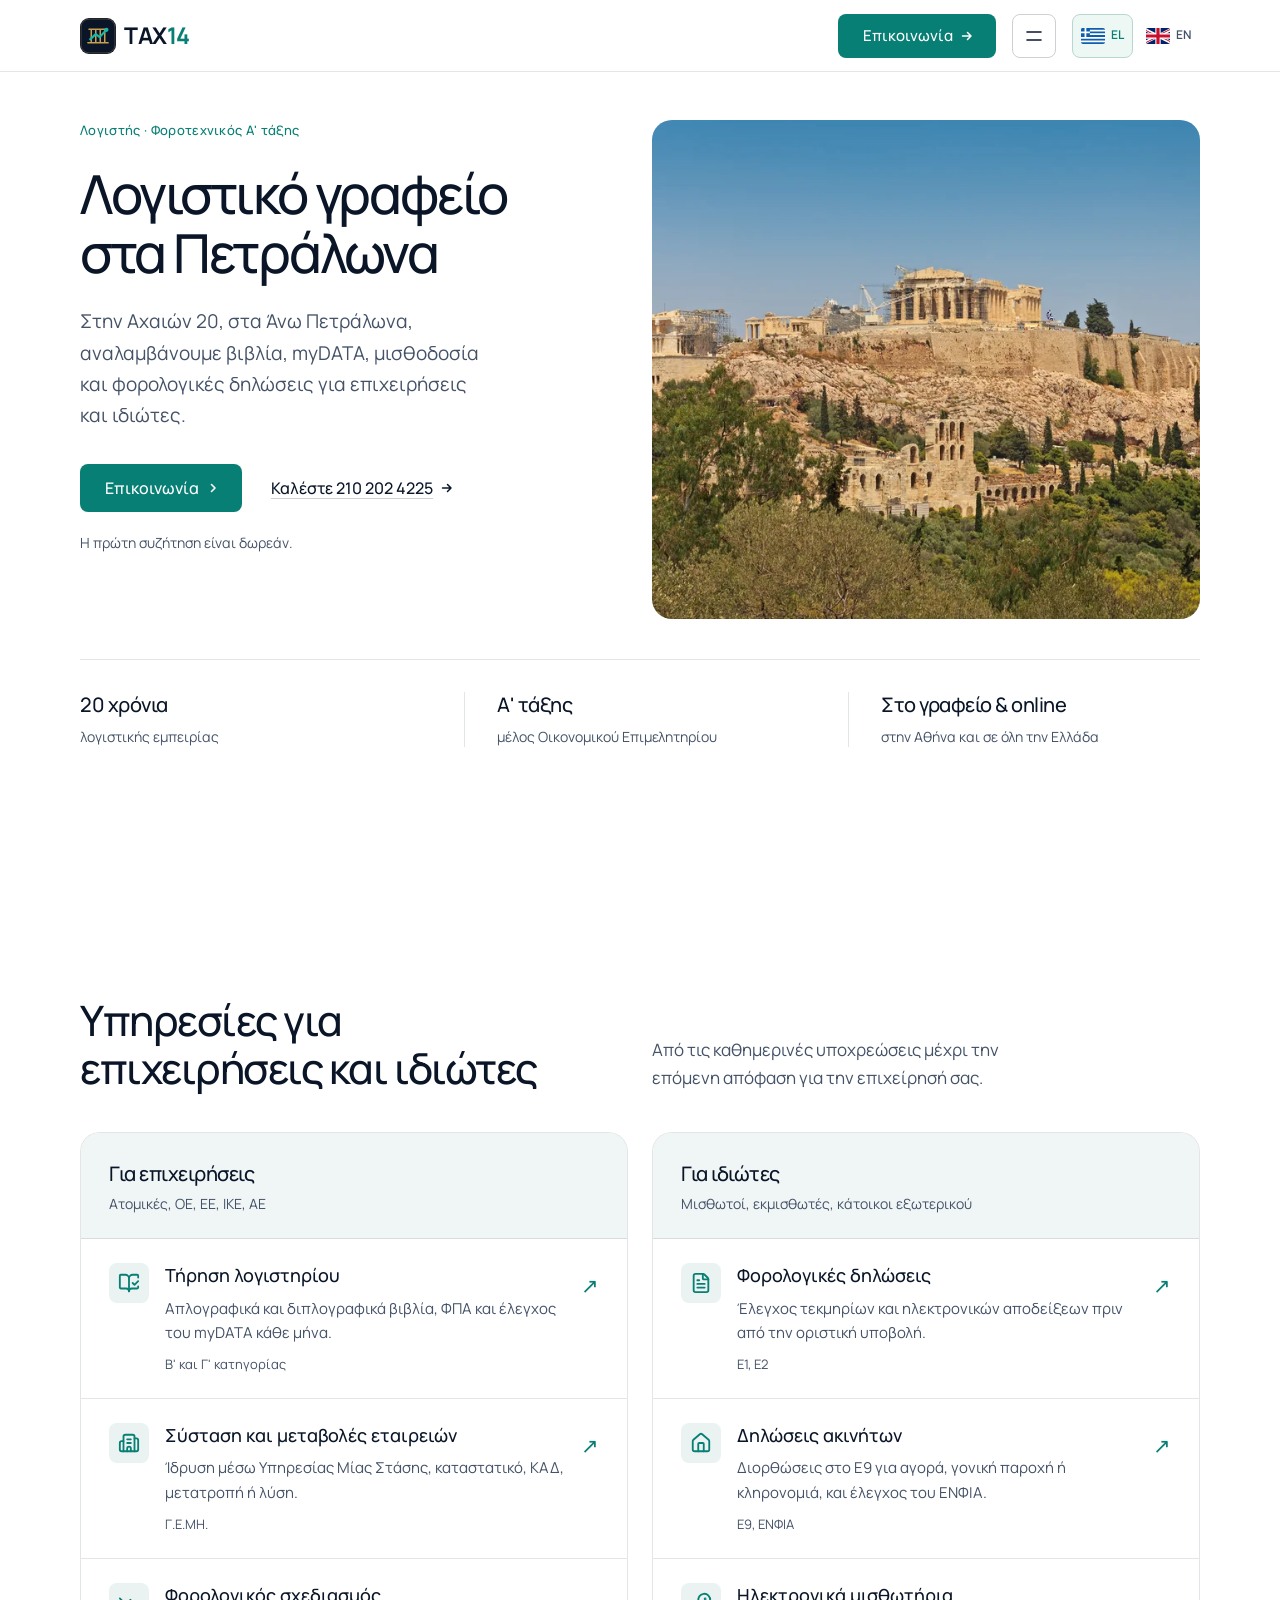
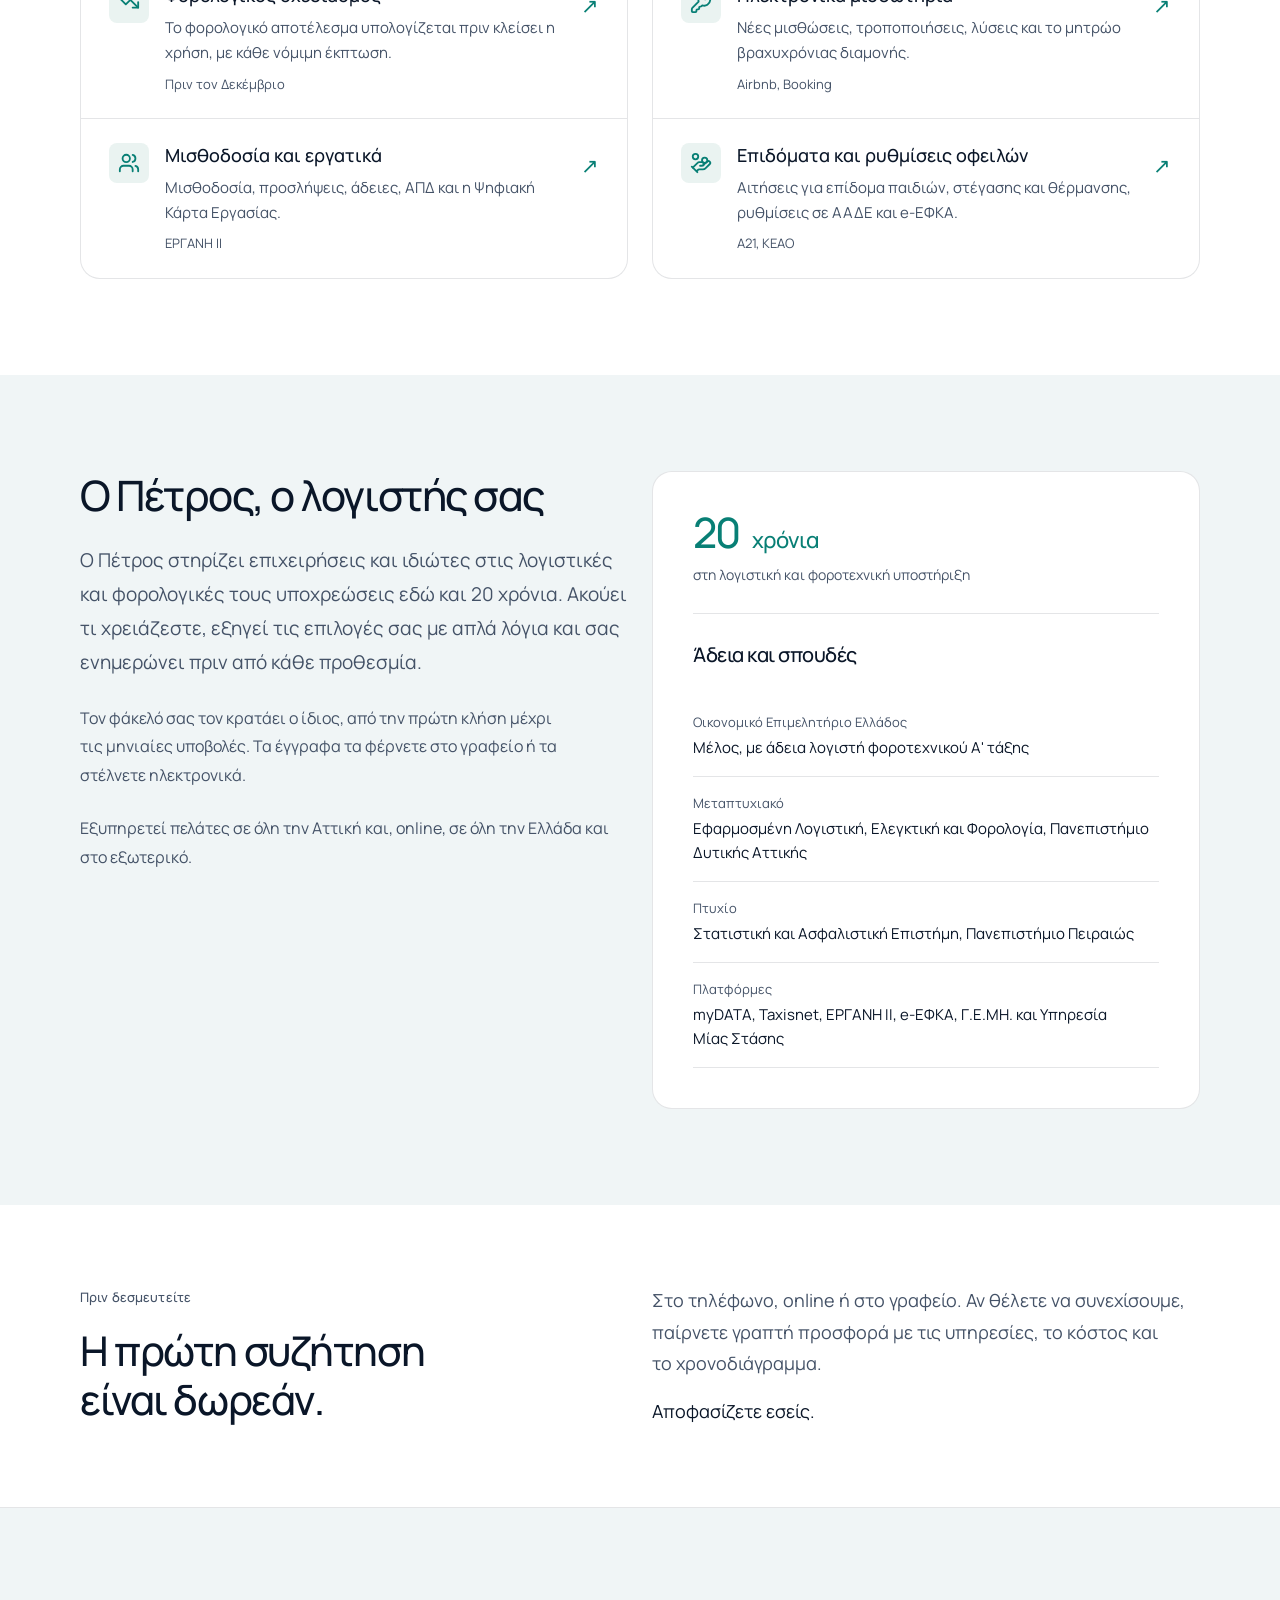
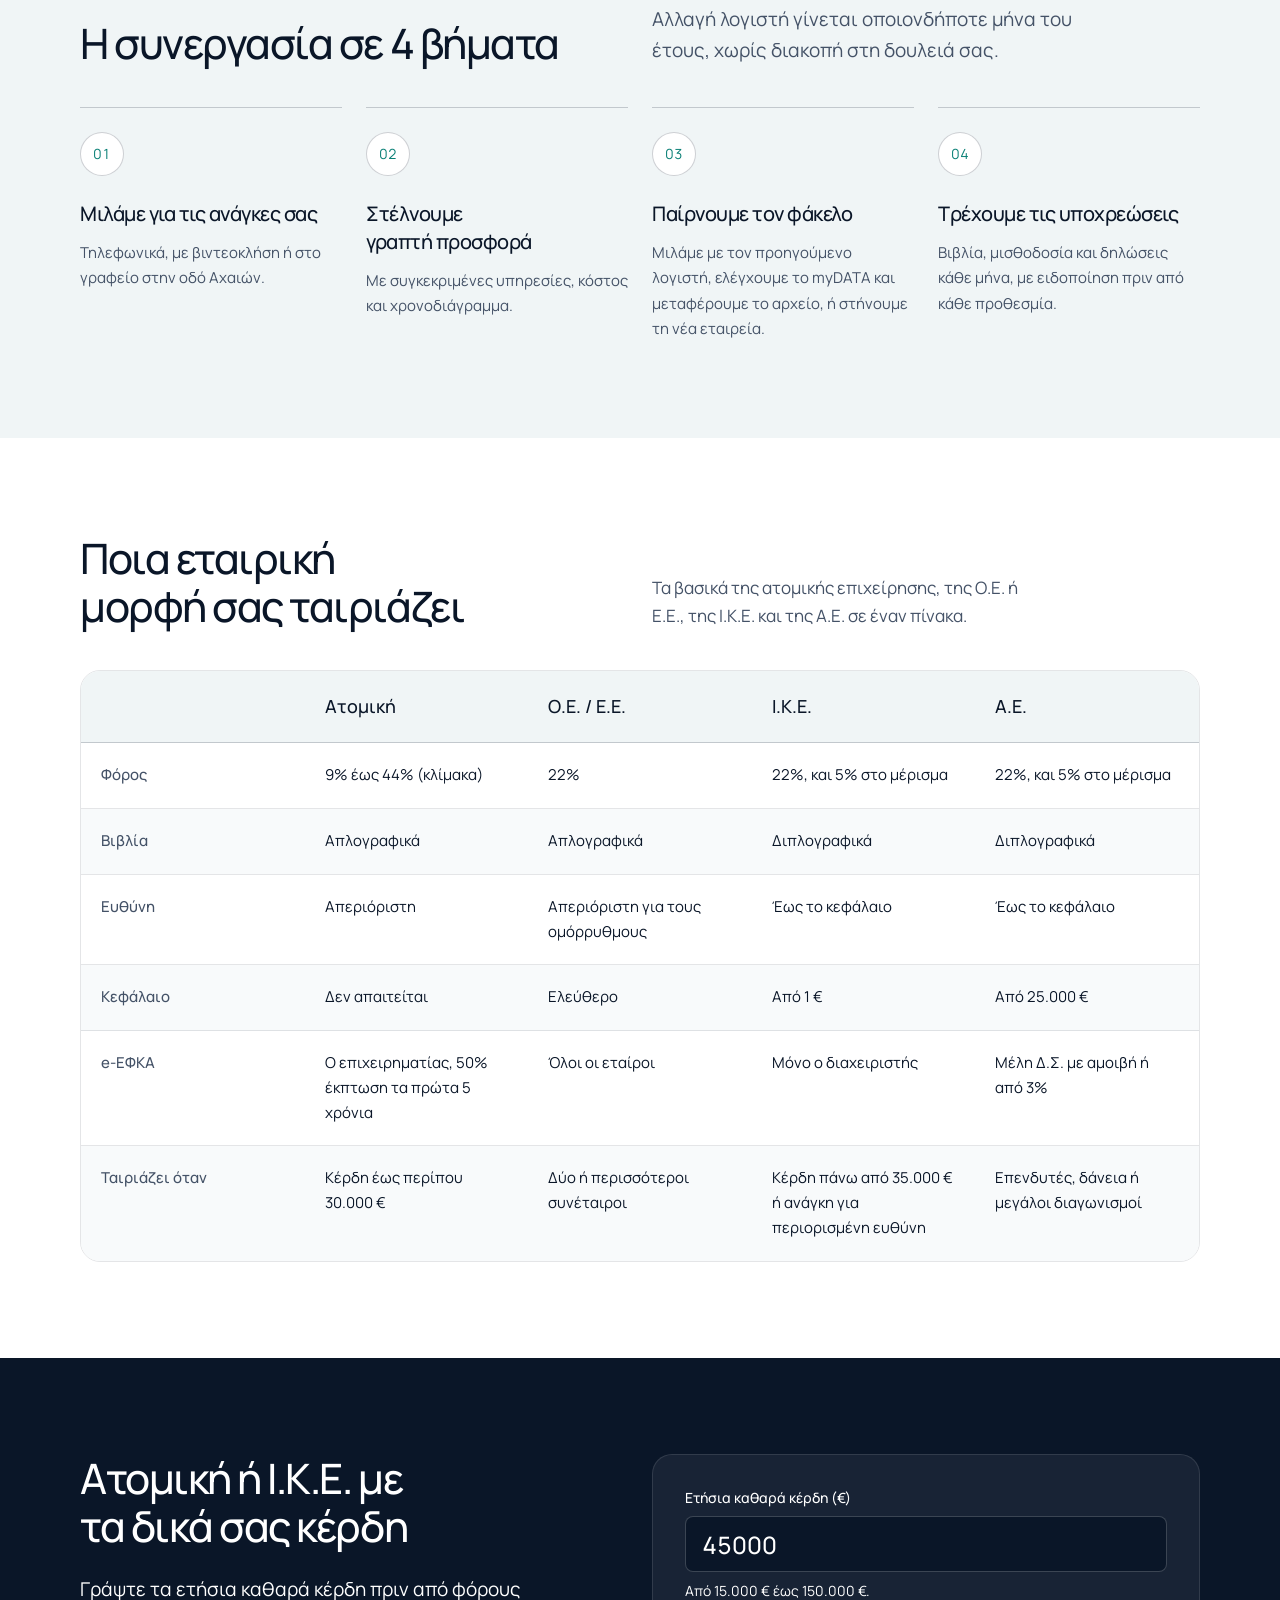
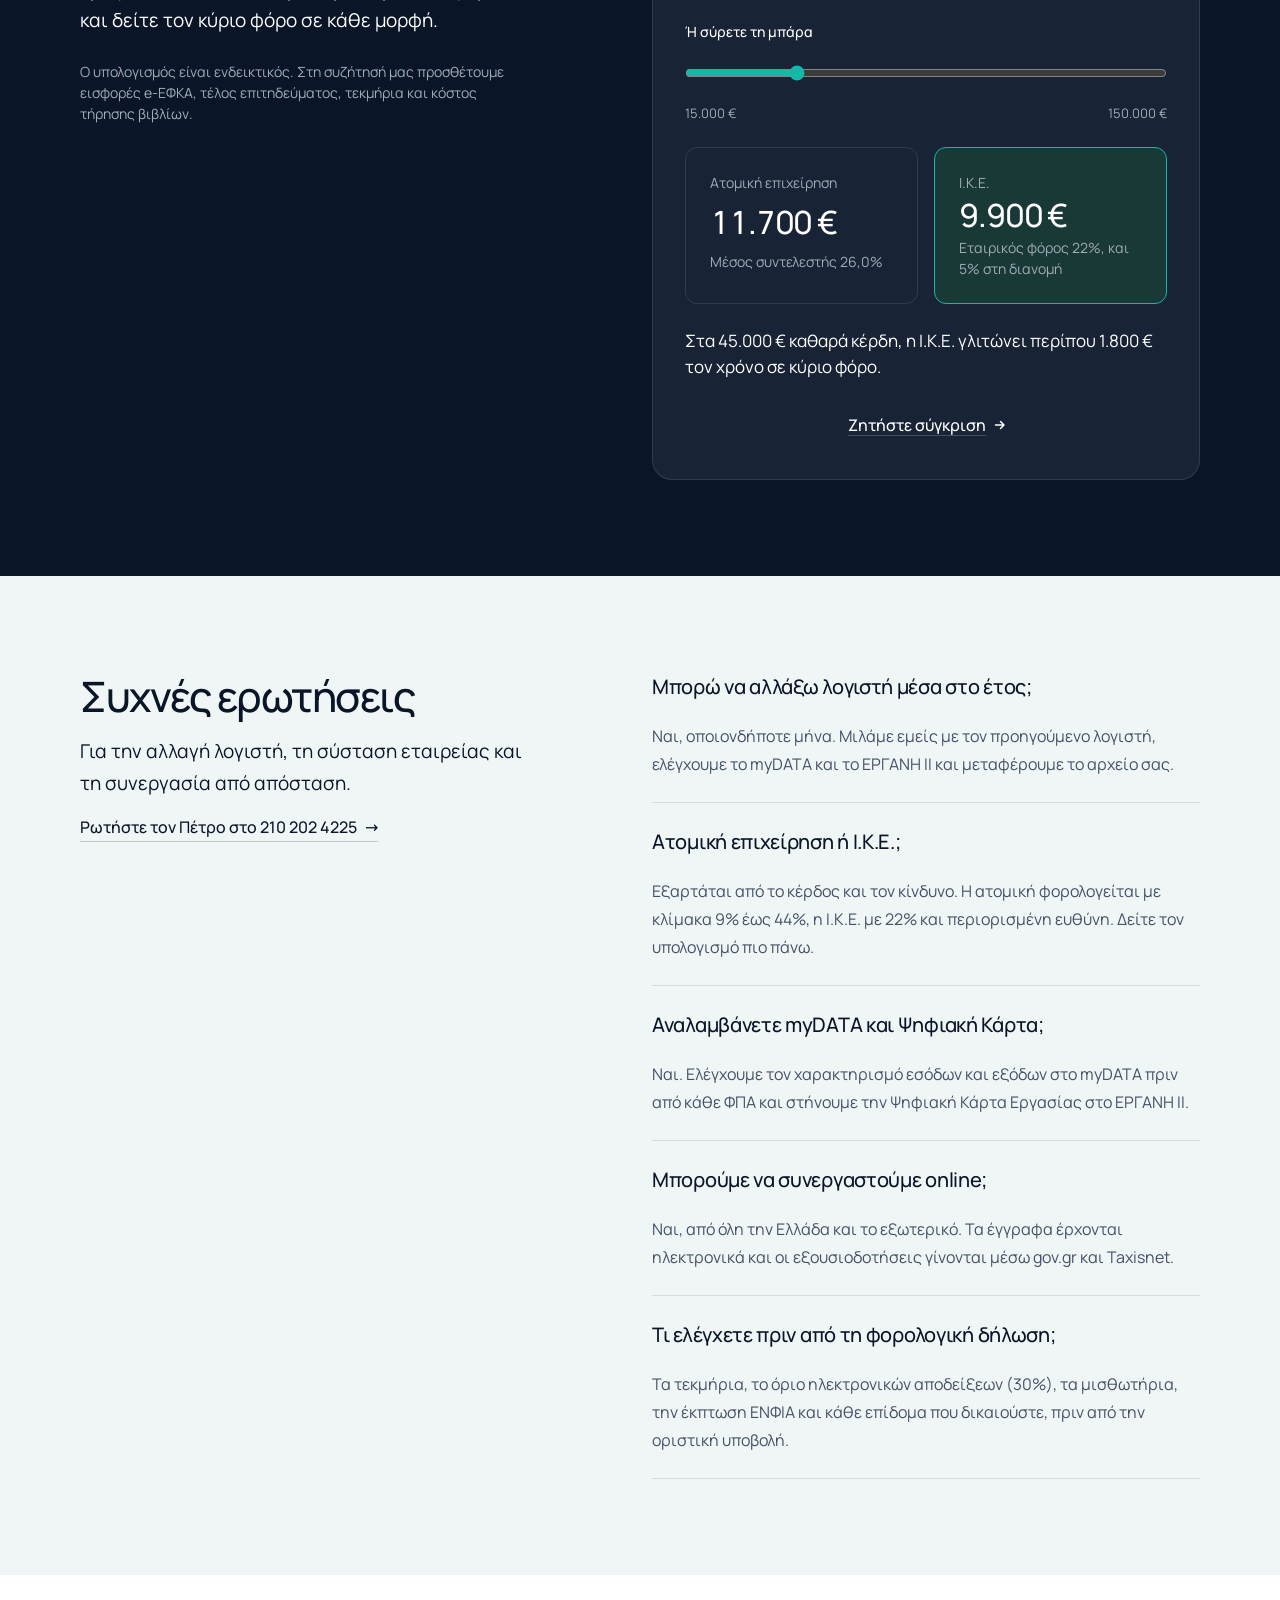
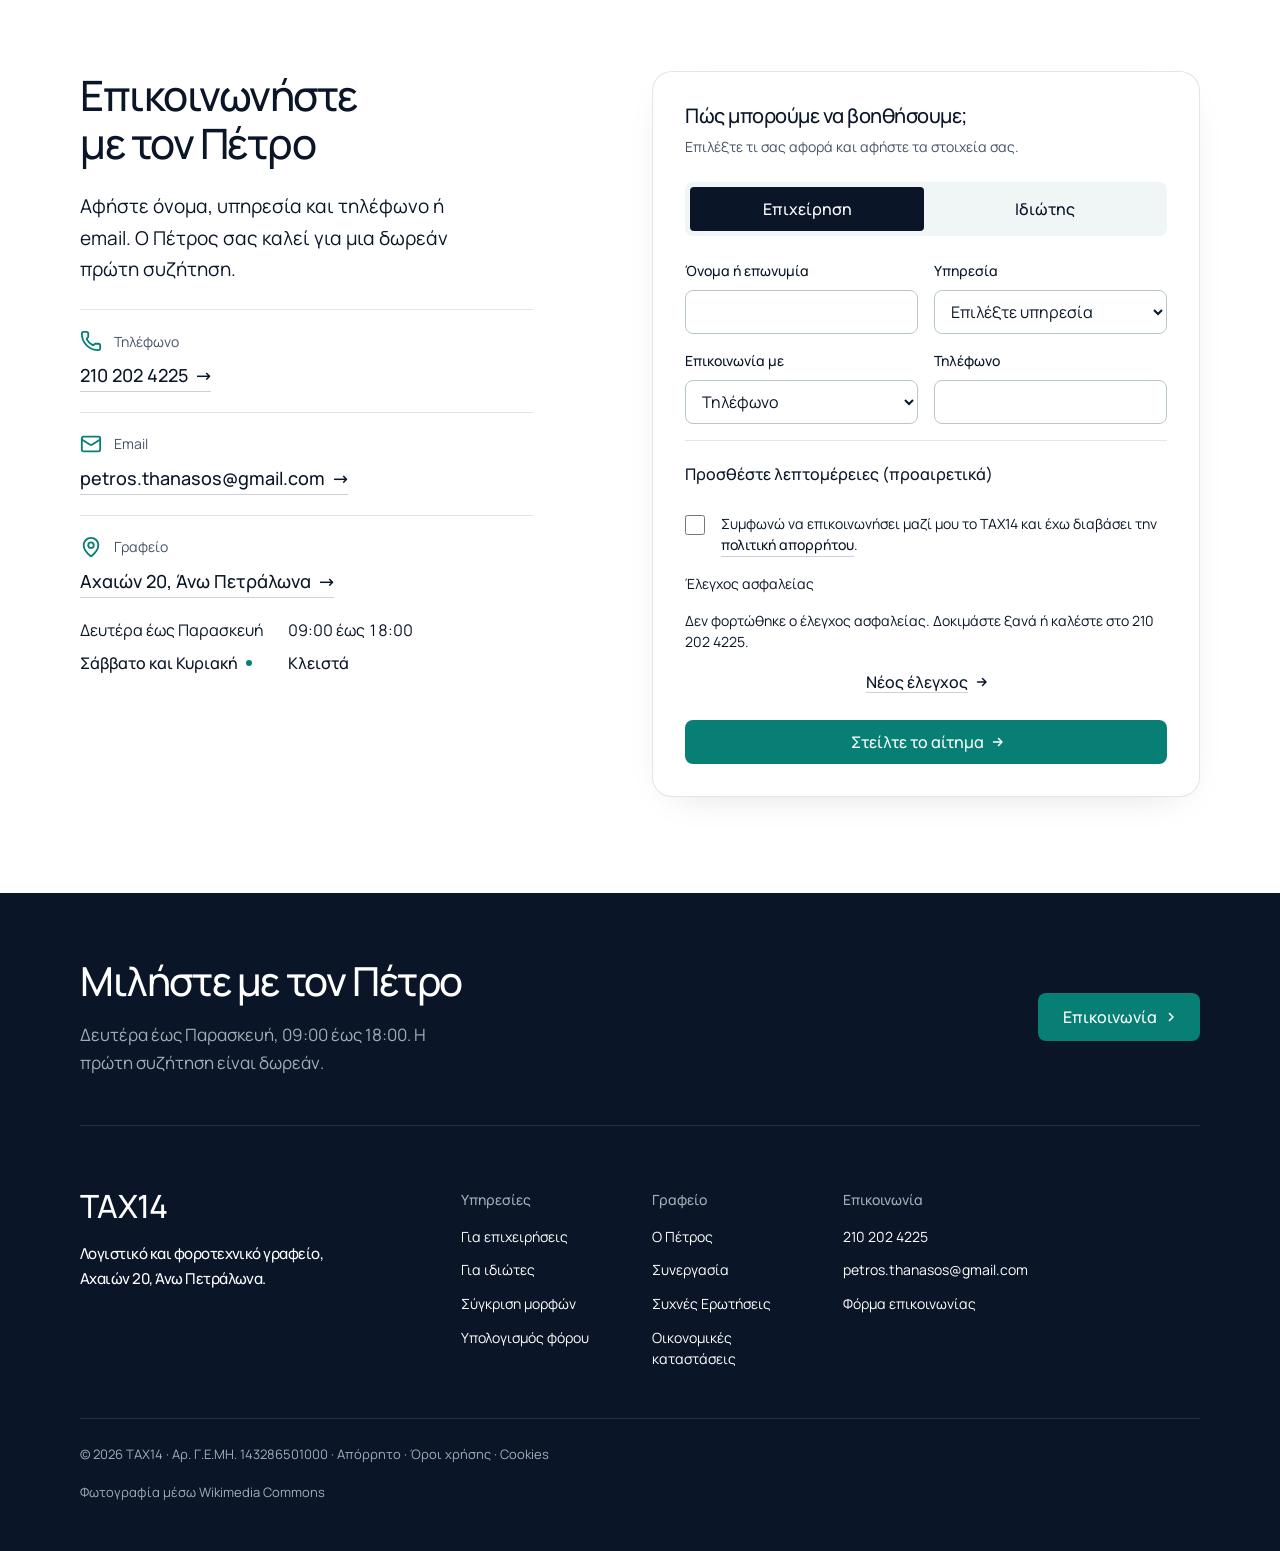
==== index.html @ 0dc224f3 "Add Google Maps link (hasMap) to LocalBusiness structured data Co-Authored-By: Claude Opus 5.5 <nore" ====
<!doctype html>
<html lang="el" data-type="service" data-radius="soft" data-buttons="arrow" data-motion>
<head>
<meta charset="utf-8">
<meta name="viewport" content="width=device-width, initial-scale=1, viewport-fit=cover">
<title>Λογιστικό Γραφείο στα Πετράλωνα | TAX14</title>
<meta name="description" content="Λογιστικό γραφείο στα Πετράλωνα με 20 χρόνια εμπειρίας. Βιβλία, myDATA, μισθοδοσία και φορολογικές δηλώσεις. Αχαιών 20 — δωρεάν πρώτη συζήτηση.">
<meta name="robots" content="index, follow, max-image-preview:large, max-snippet:-1, max-video-preview:-1">
<link rel="canonical" href="https://tax14.gr/">
<link rel="alternate" hreflang="el" href="https://tax14.gr/">
<link rel="alternate" hreflang="en" href="https://tax14.gr/en/">
<link rel="alternate" hreflang="x-default" href="https://tax14.gr/">
<meta name="geo.region" content="GR-I">
<meta name="geo.placename" content="Άνω Πετράλωνα, Αθήνα, Αττική">

<meta property="og:type" content="website">
<meta property="og:locale" content="el_GR">
<meta property="og:locale:alternate" content="en_GB">
<meta property="og:site_name" content="TAX14">
<meta property="og:title" content="Λογιστικό Γραφείο στα Πετράλωνα | TAX14">
<meta property="og:description" content="Λογιστικό γραφείο στα Πετράλωνα με 20 χρόνια εμπειρίας. Βιβλία, myDATA, μισθοδοσία και φορολογικές δηλώσεις. Αχαιών 20 — δωρεάν πρώτη συζήτηση.">
<meta property="og:url" content="https://tax14.gr/">
<meta property="og:image" content="https://tax14.gr/assets/og-image.png">
<meta property="og:image:width" content="1200">
<meta property="og:image:height" content="630">
<meta property="og:image:alt" content="TAX14, λογιστικό και φοροτεχνικό γραφείο στα Άνω Πετράλωνα, Αθήνα">
<meta name="twitter:card" content="summary_large_image">
<meta name="twitter:title" content="Λογιστικό Γραφείο στα Πετράλωνα | TAX14">
<meta name="twitter:description" content="Λογιστικό γραφείο στα Πετράλωνα με 20 χρόνια εμπειρίας. Βιβλία, myDATA, μισθοδοσία και φορολογικές δηλώσεις. Αχαιών 20 — δωρεάν πρώτη συζήτηση.">
<meta name="twitter:image" content="https://tax14.gr/assets/og-image.png">
<link rel="icon" type="image/svg+xml" href="assets/favicon.svg">
<meta name="theme-color" content="#ffffff">
<meta name="site-kind" content="other">
<meta name="page-type" content="service">

<link rel="preload" href="assets/fonts/manrope-greek-wght-normal.woff2" as="font" type="font/woff2" crossorigin>
<link rel="preload" href="assets/fonts/manrope-latin-wght-normal.woff2" as="font" type="font/woff2" crossorigin>
<link rel="stylesheet" href="css/fonts.css?v=2">
<link rel="stylesheet" href="assets/kit/system.css?v=1">
<link rel="stylesheet" href="assets/kit/ui/cards.css?v=1">
<link rel="stylesheet" href="assets/kit/motion/motion.css?v=1">
<link rel="stylesheet" href="assets/kit/layout/layout.css?v=1">
<link rel="stylesheet" href="css/site.css?v=language1">
<script src="js/head.js?v=1"></script>
<link rel="modulepreload" href="assets/kit/moments/moments.js">
<link rel="modulepreload" href="assets/kit/moments/lib.js">
<link rel="modulepreload" href="assets/kit/moments/word-highlight/moment.js">
<link rel="preload" as="image" href="assets/img/acropolis-1920.webp" imagesrcset="assets/img/acropolis-960.webp 960w, assets/img/acropolis-1280.webp 1280w, assets/img/acropolis-1920.webp 1920w, assets/img/acropolis-2560.webp 2560w, assets/img/acropolis-3840.webp 3840w" imagesizes="(min-width: 1024px) 52vw, 100vw">

<script type="application/ld+json">
{
  "@context": "https://schema.org",
  "@graph": [
    {
      "@type": ["AccountingService", "LocalBusiness"],
      "@id": "https://tax14.gr/#organization",
      "name": "TAX14 — Λογιστικό & Φοροτεχνικό Γραφείο Αθήνα",
      "alternateName": "TAX14 Φοροτεχνικοί Σύμβουλοι",
      "description": "Λογιστικό και φοροτεχνικό γραφείο στα Άνω Πετράλωνα, Αθήνα, με 20 χρόνια εμπειρίας. Τήρηση βιβλίων, σύσταση εταιρειών, myDATA, μισθοδοσία ΕΡΓΑΝΗ ΙΙ και φορολογικές δηλώσεις ιδιωτών (Ε1, Ε2, Ε9, ΕΝΦΙΑ).",
      "url": "https://tax14.gr/",
      "logo": "https://tax14.gr/assets/favicon.svg",
      "image": "https://tax14.gr/assets/og-image.png",
      "telephone": "+30-210-202-4225",
      "email": "petros.thanasos@gmail.com",
      "identifier": { "@type": "PropertyValue", "propertyID": "GEMI", "value": "143286501000" },
      "hasMap": "https://maps.app.goo.gl/hke93yHojwCLQBmC6",
      "knowsLanguage": ["el", "en"],
      "contactPoint": {
        "@type": "ContactPoint",
        "contactType": "customer service",
        "telephone": "+30-210-202-4225",
        "email": "petros.thanasos@gmail.com",
        "availableLanguage": ["el", "en"]
      },
      "address": {
        "@type": "PostalAddress",
        "streetAddress": "Αχαιών 20",
        "addressLocality": "Αθήνα",
        "addressRegion": "Αττική",
        "postalCode": "11852",
        "addressCountry": "GR"
      },
      "areaServed": [
        { "@type": "City", "name": "Αθήνα" },
        { "@type": "AdministrativeArea", "name": "Αττική" },
        { "@type": "Country", "name": "Ελλάδα" }
      ],
      "openingHoursSpecification": [
        { "@type": "OpeningHoursSpecification", "dayOfWeek": ["Monday", "Tuesday", "Wednesday", "Thursday", "Friday"], "opens": "09:00", "closes": "18:00" }
      ],
      "hasOfferCatalog": {
        "@type": "OfferCatalog",
        "name": "Λογιστικές & φοροτεχνικές υπηρεσίες",
        "itemListElement": [
          { "@type": "OfferCatalog", "name": "Για επιχειρήσεις", "itemListElement": [
            { "@type": "Offer", "itemOffered": { "@type": "Service", "name": "Τήρηση λογιστηρίου, απλογραφικά και διπλογραφικά βιβλία, myDATA" } },
            { "@type": "Offer", "itemOffered": { "@type": "Service", "name": "Σύσταση, μετατροπή και λύση εταιρειών (Ατομική, ΟΕ, ΕΕ, ΙΚΕ, ΑΕ)" } },
            { "@type": "Offer", "itemOffered": { "@type": "Service", "name": "Φορολογικός σχεδιασμός" } },
            { "@type": "Offer", "itemOffered": { "@type": "Service", "name": "Μισθοδοσία και ΕΡΓΑΝΗ ΙΙ (Ψηφιακή Κάρτα Εργασίας)" } }
          ] },
          { "@type": "OfferCatalog", "name": "Για ιδιώτες", "itemListElement": [
            { "@type": "Offer", "itemOffered": { "@type": "Service", "name": "Φορολογικές δηλώσεις Ε1 και Ε2" } },
            { "@type": "Offer", "itemOffered": { "@type": "Service", "name": "Δηλώσεις ακινήτων Ε9 και ΕΝΦΙΑ" } },
            { "@type": "Offer", "itemOffered": { "@type": "Service", "name": "Ηλεκτρονικά μισθωτήρια και βραχυχρόνιες μισθώσεις" } },
            { "@type": "Offer", "itemOffered": { "@type": "Service", "name": "Επιδόματα και ρυθμίσεις οφειλών" } }
          ] }
        ]
      }
    },
    {
      "@type": "WebSite",
      "@id": "https://tax14.gr/#website",
      "url": "https://tax14.gr/",
      "name": "TAX14",
      "inLanguage": ["el", "en"],
      "publisher": { "@id": "https://tax14.gr/#organization" }
    },
    {
      "@type": "FAQPage",
      "@id": "https://tax14.gr/#faq",
      "mainEntity": [
        { "@type": "Question", "name": "Μπορώ να αλλάξω λογιστή μέσα στο έτος;", "acceptedAnswer": { "@type": "Answer", "text": "Ναι, οποιονδήποτε μήνα. Μιλάμε εμείς με τον προηγούμενο λογιστή, ελέγχουμε το myDATA και το ΕΡΓΑΝΗ ΙΙ και μεταφέρουμε το αρχείο σας." } },
        { "@type": "Question", "name": "Ατομική επιχείρηση ή Ι.Κ.Ε.;", "acceptedAnswer": { "@type": "Answer", "text": "Εξαρτάται από το κέρδος και τον κίνδυνο. Η ατομική φορολογείται με κλίμακα 9% έως 44%, η Ι.Κ.Ε. με 22% και περιορισμένη ευθύνη. Δείτε τον υπολογισμό πιο πάνω." } },
        { "@type": "Question", "name": "Αναλαμβάνετε myDATA και Ψηφιακή Κάρτα;", "acceptedAnswer": { "@type": "Answer", "text": "Ναι. Ελέγχουμε τον χαρακτηρισμό εσόδων και εξόδων στο myDATA πριν από κάθε ΦΠΑ και στήνουμε την Ψηφιακή Κάρτα Εργασίας στο ΕΡΓΑΝΗ ΙΙ." } },
        { "@type": "Question", "name": "Μπορούμε να συνεργαστούμε online;", "acceptedAnswer": { "@type": "Answer", "text": "Ναι, από όλη την Ελλάδα και το εξωτερικό. Τα έγγραφα έρχονται ηλεκτρονικά και οι εξουσιοδοτήσεις γίνονται μέσω gov.gr και Taxisnet." } },
        { "@type": "Question", "name": "Τι ελέγχετε πριν από τη φορολογική δήλωση;", "acceptedAnswer": { "@type": "Answer", "text": "Τα τεκμήρια, το όριο ηλεκτρονικών αποδείξεων (30%), τα μισθωτήρια, την έκπτωση ΕΝΦΙΑ και κάθε επίδομα που δικαιούστε, πριν από την οριστική υποβολή." } }
      ]
    }
  ]
}
</script>
</head>
<body>
<!-- Accounting office: split photographic opening, content-height sections,
     navy calculator and footer, teal actions, Greek Manrope typography.
     The free-call statement uses the kit's word-highlight moment.
     photograph: Acropolis of Athens from Philopappos Hill, A.Savin, Wikipedia,
     via Wikimedia Commons, CC BY-SA 3.0; selected as the neighbourhood landmark -->

<header class="nav">
  <div class="wrap nav__bar">
    <a class="skip-link" href="#top">Μετάβαση στο περιεχόμενο</a>
    <a class="nav__logo" href="#top" aria-label="TAX14, αρχική">
      <svg class="logo-mark" viewBox="0 0 48 48" fill="none" aria-hidden="true">
        <rect width="48" height="48" rx="12" fill="#0A1628"/>
        <rect x="1.5" y="1.5" width="45" height="45" rx="10.5" stroke="#C89D54" stroke-opacity=".4"/>
        <path d="M12 15H36M15 15V33M21 15V33M27 15V33M33 15V33M10.5 33H37.5" stroke="#C89D54" stroke-width="2" stroke-linecap="round"/>
        <path d="M13.5 28.5L21 21.5L26.25 25.5L35.25 15.75" stroke="#14B8A6" stroke-width="2.75" stroke-linecap="round" stroke-linejoin="round"/>
        <circle cx="35.25" cy="15.75" r="2.75" fill="#14B8A6"/>
      </svg>
      <span class="logo-name">TAX<span class="logo-accent">14</span></span>
    </a>
    <nav class="nav__links" aria-label="Κύρια πλοήγηση">
      <div class="nav__item"><a class="nav__link" href="#services">Υπηρεσίες</a></div>
      <div class="nav__item"><a class="nav__link" href="#petros">Ο Πέτρος</a></div>
      <div class="nav__item"><a class="nav__link" href="#compare">Σύγκριση</a></div>
      <div class="nav__item"><a class="nav__link" href="#faq">Συχνές Ερωτήσεις</a></div>
      <div class="nav__item"><a class="nav__link" href="financial-statements.html">Οικονομικές καταστάσεις</a></div>
    </nav>
    <div class="nav__actions">
      <a class="btn btn--primary" href="#contact">Επικοινωνία</a>
    </div>
    <button class="nav__toggle" type="button" aria-expanded="false" aria-label="Μενού">
      <svg width="18" height="18" viewBox="0 0 18 18" aria-hidden="true"><path d="M2 5h14M2 13h14" stroke="currentColor" stroke-width="1.6" stroke-linecap="round"/></svg>
    </button>
    <!-- LANGUAGE:START -->
    <nav class="language-switcher" aria-label="Επιλογή γλώσσας">
      <a class="language-switcher__link" data-language-link href="/" hreflang="el" lang="el" aria-label="Ελληνικά" aria-current="page"><img src="/assets/flags/el.svg" width="24" height="16" alt="" aria-hidden="true"><span>EL</span></a>
      <a class="language-switcher__link" data-language-link href="/en/" hreflang="en" lang="en" aria-label="English"><img src="/assets/flags/en.svg" width="24" height="16" alt="" aria-hidden="true"><span>EN</span></a>
    </nav>
    <!-- LANGUAGE:END -->
  </div>
</header>

<main id="top">
  <section class="hero hero--tax14" data-enter aria-labelledby="hero-h">
    <div class="wrap hero__layout">
      <div class="hero-text">
        <div class="hero__text">
          <p class="hero-notice">Λογιστής · Φοροτεχνικός Α' τάξης</p>
          <h1 id="hero-h">Λογιστικό γραφείο στα Πετράλωνα</h1>
          <p class="hero__lead">Στην Αχαιών 20, στα Άνω Πετράλωνα, αναλαμβάνουμε βιβλία, myDATA, μισθοδοσία και φορολογικές δηλώσεις για επιχειρήσεις και ιδιώτες.</p>
          <div class="btn-row">
          <a class="btn btn--primary" href="#contact">Επικοινωνία<svg class="m-arrow" viewBox="0 0 12 12" aria-hidden="true"><path class="m-arrow__stem" d="M1 6h8"/><path class="m-arrow__head" d="M4.5 2.5 8 6l-3.5 3.5"/></svg></a>
          <a class="btn btn--secondary" href="tel:+302102024225">Καλέστε 210 202 4225</a>
        </div>
          <p class="hero__note">Η πρώτη συζήτηση είναι δωρεάν.</p>
        </div>
      </div>
      <div class="hero__visual"><img class="hero__bg" src="assets/img/acropolis-1920.webp" srcset="assets/img/acropolis-960.webp 960w, assets/img/acropolis-1280.webp 1280w, assets/img/acropolis-1920.webp 1920w, assets/img/acropolis-2560.webp 2560w, assets/img/acropolis-3840.webp 3840w" sizes="(min-width: 1024px) 52vw, 100vw" width="1920" height="1200" alt="Η Ακρόπολη της Αθήνας με τον Παρθενώνα, όπως φαίνεται από τον λόφο του Φιλοπάππου" fetchpriority="high" decoding="async" data-source="library" data-subject="the neighbourhood landmark: Acropolis of Athens viewed from Philopappos Hill"></div>
      <dl class="hero__proof">
        <div><dt>20 χρόνια</dt><dd>λογιστικής εμπειρίας</dd></div>
        <div><dt>Α' τάξης</dt><dd>μέλος Οικονομικού Επιμελητηρίου</dd></div>
        <div><dt>Στο γραφείο & online</dt><dd>στην Αθήνα και σε όλη την Ελλάδα</dd></div>
      </dl>
    </div>
  </section>

  <section class="section" id="services" aria-labelledby="services-h">
    <div class="wrap">
      <div class="section-head">
        <h2 id="services-h">Υπηρεσίες για επιχειρήσεις και ιδιώτες</h2>
        <p>Από τις καθημερινές υποχρεώσεις μέχρι την επόμενη απόφαση για την επιχείρησή σας.</p>
      </div>
      <div class="grid grid--top services">
        <div class="span-6 service-group" id="services-b2b">
          <div class="group-head"><h3>Για επιχειρήσεις</h3><p class="t-small muted">Ατομικές, ΟΕ, ΕΕ, ΙΚΕ, ΑΕ</p></div>
          <ul class="service-list">
            <li><a class="service-link" href="#contact" data-prefill-segment="b2b" data-prefill-service="Τήρηση & Επίβλεψη Λογιστηρίου (myDATA)"><span class="row-ic"><svg class="ic ic-svg ic-24" viewBox="0 0 24 24" fill="none" aria-hidden="true"><g fill="none" stroke="currentColor" stroke-linecap="round" stroke-linejoin="round" stroke-width="2"><path d="M12 21V7m4 5l2 2l4-4"/><path d="M22 6V4a1 1 0 0 0-1-1h-5a4 4 0 0 0-4 4a4 4 0 0 0-4-4H3a1 1 0 0 0-1 1v13a1 1 0 0 0 1 1h6a3 3 0 0 1 3 3a3 3 0 0 1 3-3h6a1 1 0 0 0 1-1v-1.3"/></g></svg></span><span class="service-copy"><strong class="rows__name">Τήρηση λογιστηρίου</strong><span class="service-description">Απλογραφικά και διπλογραφικά βιβλία, ΦΠΑ και έλεγχος του myDATA κάθε μήνα.</span><span class="service-tag">Β' και Γ' κατηγορίας</span></span><span class="service-arrow" aria-hidden="true">↗</span></a></li>
            <li><a class="service-link" href="#contact" data-prefill-segment="b2b" data-prefill-service="Σύσταση / Μετατροπή / Λύση Εταιρείας"><span class="row-ic"><svg class="ic ic-svg ic-24" viewBox="0 0 24 24" fill="none" aria-hidden="true"><g fill="none" stroke="currentColor" stroke-linecap="round" stroke-linejoin="round" stroke-width="2"><path d="M10 12h4m-4-4h4m0 13v-3a2 2 0 0 0-4 0v3"/><path d="M6 10H4a2 2 0 0 0-2 2v7a2 2 0 0 0 2 2h16a2 2 0 0 0 2-2V9a2 2 0 0 0-2-2h-2"/><path d="M6 21V5a2 2 0 0 1 2-2h8a2 2 0 0 1 2 2v16"/></g></svg></span><span class="service-copy"><strong class="rows__name">Σύσταση και μεταβολές εταιρειών</strong><span class="service-description">Ίδρυση μέσω Υπηρεσίας Μίας Στάσης, καταστατικό, ΚΑΔ, μετατροπή ή λύση.</span><span class="service-tag">Γ.Ε.ΜΗ.</span></span><span class="service-arrow" aria-hidden="true">↗</span></a></li>
            <li><a class="service-link" href="#contact" data-prefill-segment="b2b" data-prefill-service="Στρατηγικός Φορολογικός Σχεδιασμός"><span class="row-ic"><svg class="ic ic-svg ic-24" viewBox="0 0 24 24" fill="none" aria-hidden="true"><g fill="none" stroke="currentColor" stroke-linecap="round" stroke-linejoin="round" stroke-width="2"><path d="M16 17h6v-6"/><path d="m22 17l-8.5-8.5l-5 5L2 7"/></g></svg></span><span class="service-copy"><strong class="rows__name">Φορολογικός σχεδιασμός</strong><span class="service-description">Το φορολογικό αποτέλεσμα υπολογίζεται πριν κλείσει η χρήση, με κάθε νόμιμη έκπτωση.</span><span class="service-tag">Πριν τον Δεκέμβριο</span></span><span class="service-arrow" aria-hidden="true">↗</span></a></li>
            <li><a class="service-link" href="#contact" data-prefill-segment="b2b" data-prefill-service="Διαχείριση Μισθοδοσίας & ΕΡΓΑΝΗ ΙΙ"><span class="row-ic"><svg class="ic ic-svg ic-24" viewBox="0 0 24 24" fill="none" aria-hidden="true"><g fill="none" stroke="currentColor" stroke-linecap="round" stroke-linejoin="round" stroke-width="2"><path d="M16 21v-2a4 4 0 0 0-4-4H6a4 4 0 0 0-4 4v2M16 3.128a4 4 0 0 1 0 7.744M22 21v-2a4 4 0 0 0-3-3.87"/><circle cx="9" cy="7" r="4"/></g></svg></span><span class="service-copy"><strong class="rows__name">Μισθοδοσία και εργατικά</strong><span class="service-description">Μισθοδοσία, προσλήψεις, άδειες, ΑΠΔ και η Ψηφιακή Κάρτα Εργασίας.</span><span class="service-tag">ΕΡΓΑΝΗ ΙΙ</span></span><span class="service-arrow" aria-hidden="true">↗</span></a></li>
          </ul>
        </div>
        <div class="span-6 start-7 service-group" id="services-b2c">
          <div class="group-head"><h3>Για ιδιώτες</h3><p class="t-small muted">Μισθωτοί, εκμισθωτές, κάτοικοι εξωτερικού</p></div>
          <ul class="service-list">
            <li><a class="service-link" href="#contact" data-prefill-segment="b2c" data-prefill-service="Φορολογική Δήλωση Εισοδήματος (Ε1 / Ε2)"><span class="row-ic"><svg class="ic ic-svg ic-24" viewBox="0 0 24 24" fill="none" aria-hidden="true"><g fill="none" stroke="currentColor" stroke-linecap="round" stroke-linejoin="round" stroke-width="2"><path d="M6 22a2 2 0 0 1-2-2V4a2 2 0 0 1 2-2h8a2.4 2.4 0 0 1 1.704.706l3.588 3.588A2.4 2.4 0 0 1 20 8v12a2 2 0 0 1-2 2z"/><path d="M14 2v5a1 1 0 0 0 1 1h5M10 9H8m8 4H8m8 4H8"/></g></svg></span><span class="service-copy"><strong class="rows__name">Φορολογικές δηλώσεις</strong><span class="service-description">Έλεγχος τεκμηρίων και ηλεκτρονικών αποδείξεων πριν από την οριστική υποβολή.</span><span class="service-tag">Ε1, Ε2</span></span><span class="service-arrow" aria-hidden="true">↗</span></a></li>
            <li><a class="service-link" href="#contact" data-prefill-segment="b2c" data-prefill-service="Διαχείριση Ακίνητης Περιουσίας (Ε9 / ΕΝΦΙΑ)"><span class="row-ic"><svg class="ic ic-svg ic-24" viewBox="0 0 24 24" fill="none" aria-hidden="true"><g fill="none" stroke="currentColor" stroke-linecap="round" stroke-linejoin="round" stroke-width="2"><path d="M15 21v-8a1 1 0 0 0-1-1h-4a1 1 0 0 0-1 1v8"/><path d="M3 10a2 2 0 0 1 .709-1.528l7-6a2 2 0 0 1 2.582 0l7 6A2 2 0 0 1 21 10v9a2 2 0 0 1-2 2H5a2 2 0 0 1-2-2z"/></g></svg></span><span class="service-copy"><strong class="rows__name">Δηλώσεις ακινήτων</strong><span class="service-description">Διορθώσεις στο Ε9 για αγορά, γονική παροχή ή κληρονομιά, και έλεγχος του ΕΝΦΙΑ.</span><span class="service-tag">Ε9, ΕΝΦΙΑ</span></span><span class="service-arrow" aria-hidden="true">↗</span></a></li>
            <li><a class="service-link" href="#contact" data-prefill-segment="b2c" data-prefill-service="Ηλεκτρονικά μισθωτήρια"><span class="row-ic"><svg class="ic ic-svg ic-24" viewBox="0 0 24 24" fill="none" aria-hidden="true"><g fill="none" stroke="currentColor" stroke-linecap="round" stroke-linejoin="round" stroke-width="2"><path d="M2.586 17.414A2 2 0 0 0 2 18.828V21a1 1 0 0 0 1 1h3a1 1 0 0 0 1-1v-1a1 1 0 0 1 1-1h1a1 1 0 0 0 1-1v-1a1 1 0 0 1 1-1h.172a2 2 0 0 0 1.414-.586l.814-.814a6.5 6.5 0 1 0-4-4z"/><circle cx="16.5" cy="7.5" r=".5" fill="currentColor"/></g></svg></span><span class="service-copy"><strong class="rows__name">Ηλεκτρονικά μισθωτήρια</strong><span class="service-description">Νέες μισθώσεις, τροποποιήσεις, λύσεις και το μητρώο βραχυχρόνιας διαμονής.</span><span class="service-tag">Airbnb, Booking</span></span><span class="service-arrow" aria-hidden="true">↗</span></a></li>
            <li><a class="service-link" href="#contact" data-prefill-segment="b2c" data-prefill-service="Επιδόματα & Ρυθμίσεις Οφειλών"><span class="row-ic"><svg class="ic ic-svg ic-24" viewBox="0 0 24 24" fill="none" aria-hidden="true"><g fill="none" stroke="currentColor" stroke-linecap="round" stroke-linejoin="round" stroke-width="2"><path d="M11 15h2a2 2 0 1 0 0-4h-3c-.6 0-1.1.2-1.4.6L3 17"/><path d="m7 21l1.6-1.4c.3-.4.8-.6 1.4-.6h4c1.1 0 2.1-.4 2.8-1.2l4.6-4.4a2 2 0 0 0-2.75-2.91l-4.2 3.9M2 16l6 6"/><circle cx="16" cy="9" r="2.9"/><circle cx="6" cy="5" r="3"/></g></svg></span><span class="service-copy"><strong class="rows__name">Επιδόματα και ρυθμίσεις οφειλών</strong><span class="service-description">Αιτήσεις για επίδομα παιδιών, στέγασης και θέρμανσης, ρυθμίσεις σε ΑΑΔΕ και e-ΕΦΚΑ.</span><span class="service-tag">Α21, ΚΕΑΟ</span></span><span class="service-arrow" aria-hidden="true">↗</span></a></li>
          </ul>
        </div>
      </div>
    </div>
  </section>

  <section class="section ground-surface" id="petros" aria-labelledby="petros-h">
    <div class="wrap">
      <div class="grid grid--top">
        <div class="span-6 stack-5">
          <h2 id="petros-h">Ο Πέτρος, ο λογιστής σας</h2>
          <p class="t-lead measure">Ο Πέτρος στηρίζει επιχειρήσεις και ιδιώτες στις λογιστικές και φορολογικές τους υποχρεώσεις εδώ και 20 χρόνια. Ακούει τι χρειάζεστε, εξηγεί τις επιλογές σας με απλά λόγια και σας ενημερώνει πριν από κάθε προθεσμία.</p>
          <p class="measure">Τον φάκελό σας τον κρατάει ο ίδιος, από την πρώτη κλήση μέχρι τις μηνιαίες υποβολές. Τα έγγραφα τα φέρνετε στο γραφείο ή τα στέλνετε ηλεκτρονικά.</p>
          <p class="measure">Εξυπηρετεί πελάτες σε όλη την Αττική και, online, σε όλη την Ελλάδα και στο εξωτερικό.</p>
        </div>
        <div class="span-6 start-7 credentials">
          <p class="credentials__stat"><span class="credentials__number">20<span>χρόνια</span></span><span class="t-small muted">στη λογιστική και φοροτεχνική υποστήριξη</span></p>
          <div class="group-head"><h3>Άδεια και σπουδές</h3></div>
          <ul class="rows rows--spec">
            <li><span class="rows__name">Οικονομικό Επιμελητήριο Ελλάδος</span><p>Μέλος, με άδεια λογιστή φοροτεχνικού Α' τάξης</p></li>
            <li><span class="rows__name">Μεταπτυχιακό</span><p>Εφαρμοσμένη Λογιστική, Ελεγκτική και Φορολογία, Πανεπιστήμιο Δυτικής Αττικής</p></li>
            <li><span class="rows__name">Πτυχίο</span><p>Στατιστική και Ασφαλιστική Επιστήμη, Πανεπιστήμιο Πειραιώς</p></li>
            <li><span class="rows__name">Πλατφόρμες</span><p>myDATA, Taxisnet, ΕΡΓΑΝΗ ΙΙ, e-ΕΦΚΑ, Γ.Ε.ΜΗ. και Υπηρεσία Μίας Στάσης</p></li>
          </ul>
        </div>
      </div>
    </div>
  </section>

  <section class="section statement" id="first-call" data-moment="word-highlight" aria-labelledby="first-call-h">
    <div class="wrap statement__layout">
      <div><p class="t-label">Πριν δεσμευτείτε</p><h2 class="mo-wh__text" id="first-call-h">Η πρώτη συζήτηση είναι δωρεάν.</h2></div>
      <div class="statement__detail"><p>Στο τηλέφωνο, online ή στο γραφείο. Αν θέλετε να συνεχίσουμε, παίρνετε <strong>γραπτή προσφορά</strong> με τις υπηρεσίες, το κόστος και το χρονοδιάγραμμα.</p><p>Αποφασίζετε εσείς.</p></div>
    </div>
  </section>

  <section class="section ground-surface" id="process" aria-labelledby="process-h">
    <div class="wrap">
      <div class="process-layout">
        <div class="section-head">
          <h2 id="process-h">Η συνεργασία σε 4 βήματα</h2>
          <p class="t-lead">Αλλαγή λογιστή γίνεται οποιονδήποτε μήνα του έτους, χωρίς διακοπή στη δουλειά σας.</p>
        </div>
        <ol class="steps">
          <li><span class="step-number" aria-hidden="true">01</span><div><h3>Μιλάμε για τις ανάγκες σας</h3><p>Τηλεφωνικά, με βιντεοκλήση ή στο γραφείο στην οδό Αχαιών.</p></div></li>
          <li><span class="step-number" aria-hidden="true">02</span><div><h3>Στέλνουμε γραπτή προσφορά</h3><p>Με συγκεκριμένες υπηρεσίες, κόστος και χρονοδιάγραμμα.</p></div></li>
          <li><span class="step-number" aria-hidden="true">03</span><div><h3>Παίρνουμε τον φάκελο</h3><p>Μιλάμε με τον προηγούμενο λογιστή, ελέγχουμε το myDATA και μεταφέρουμε το αρχείο, ή στήνουμε τη νέα εταιρεία.</p></div></li>
          <li><span class="step-number" aria-hidden="true">04</span><div><h3>Τρέχουμε τις υποχρεώσεις</h3><p>Βιβλία, μισθοδοσία και δηλώσεις κάθε μήνα, με ειδοποίηση πριν από κάθε προθεσμία.</p></div></li>
        </ol>
      </div>
    </div>
  </section>

  <section class="section" id="compare" aria-labelledby="compare-h">
    <div class="wrap">
      <div class="section-head">
        <h2 id="compare-h">Ποια εταιρική μορφή σας ταιριάζει</h2>
        <p>Τα βασικά της ατομικής επιχείρησης, της Ο.Ε. ή Ε.Ε., της Ι.Κ.Ε. και της Α.Ε. σε έναν πίνακα.</p>
      </div>
      <div class="compare">
        <table class="compare__table">
          <caption class="sr-only">Σύγκριση νομικών μορφών επιχείρησης</caption>
          <thead>
            <tr><th scope="col"><span class="sr-only">Χαρακτηριστικό</span></th><th scope="col">Ατομική</th><th scope="col">Ο.Ε. / Ε.Ε.</th><th scope="col">Ι.Κ.Ε.</th><th scope="col">Α.Ε.</th></tr>
          </thead>
          <tbody>
            <tr><th scope="row">Φόρος</th><td data-label="Ατομική">9% έως 44% (κλίμακα)</td><td data-label="Ο.Ε. / Ε.Ε.">22%</td><td data-label="Ι.Κ.Ε.">22%, και 5% στο μέρισμα</td><td data-label="Α.Ε.">22%, και 5% στο μέρισμα</td></tr>
            <tr><th scope="row">Βιβλία</th><td data-label="Ατομική">Απλογραφικά</td><td data-label="Ο.Ε. / Ε.Ε.">Απλογραφικά</td><td data-label="Ι.Κ.Ε.">Διπλογραφικά</td><td data-label="Α.Ε.">Διπλογραφικά</td></tr>
            <tr><th scope="row">Ευθύνη</th><td data-label="Ατομική">Απεριόριστη</td><td data-label="Ο.Ε. / Ε.Ε.">Απεριόριστη για τους ομόρρυθμους</td><td data-label="Ι.Κ.Ε.">Έως το κεφάλαιο</td><td data-label="Α.Ε.">Έως το κεφάλαιο</td></tr>
            <tr><th scope="row">Κεφάλαιο</th><td data-label="Ατομική">Δεν απαιτείται</td><td data-label="Ο.Ε. / Ε.Ε.">Ελεύθερο</td><td data-label="Ι.Κ.Ε.">Από 1 €</td><td data-label="Α.Ε.">Από 25.000 €</td></tr>
            <tr><th scope="row">e-ΕΦΚΑ</th><td data-label="Ατομική">Ο επιχειρηματίας, 50% έκπτωση τα πρώτα 5 χρόνια</td><td data-label="Ο.Ε. / Ε.Ε.">Όλοι οι εταίροι</td><td data-label="Ι.Κ.Ε.">Μόνο ο διαχειριστής</td><td data-label="Α.Ε.">Μέλη Δ.Σ. με αμοιβή ή από 3%</td></tr>
            <tr><th scope="row">Ταιριάζει όταν</th><td data-label="Ατομική">Κέρδη έως περίπου 30.000 €</td><td data-label="Ο.Ε. / Ε.Ε.">Δύο ή περισσότεροι συνέταιροι</td><td data-label="Ι.Κ.Ε.">Κέρδη πάνω από 35.000 € ή ανάγκη για περιορισμένη ευθύνη</td><td data-label="Α.Ε.">Επενδυτές, δάνεια ή μεγάλοι διαγωνισμοί</td></tr>
          </tbody>
        </table>
      </div>
    </div>
  </section>

  <section class="section ground-inverse" id="calculator" aria-labelledby="calc-h">
    <div class="wrap">
      <div class="grid grid--top">
        <div class="span-5 stack-5">
          <h2 id="calc-h">Ατομική ή Ι.Κ.Ε. με τα δικά σας κέρδη</h2>
          <p class="t-lead">Γράψτε τα ετήσια καθαρά κέρδη πριν από φόρους και δείτε τον κύριο φόρο σε κάθε μορφή.</p>
          <p class="t-small calc__note">Ο υπολογισμός είναι ενδεικτικός. Στη συζήτησή μας προσθέτουμε εισφορές e-ΕΦΚΑ, τέλος επιτηδεύματος, τεκμήρια και κόστος τήρησης βιβλίων.</p>
        </div>
        <div class="span-6 start-7 calc">
          <div class="calc__input">
            <label for="profit-amount">Ετήσια καθαρά κέρδη (€)</label>
            <input type="number" id="profit-amount" min="15000" max="150000" step="1" value="45000" inputmode="numeric" aria-describedby="profit-input-hint profit-input-error">
            <p class="t-small" id="profit-input-hint">Από 15.000 € έως 150.000 €.</p>
            <p class="field__error" id="profit-input-error" role="status" hidden></p>
            <label for="profit-slider" class="calc__range-label">Ή σύρετε τη μπάρα</label>
            <input type="range" id="profit-slider" min="15000" max="150000" step="500" value="45000">
            <div class="calc__range-scale" aria-hidden="true"><span>15.000 €</span><span>150.000 €</span></div>
            <output id="profit-output" class="sr-only" for="profit-slider profit-amount" aria-live="polite">45.000 €</output>
          </div>
          <dl class="calc__results">
            <div class="calc__box" id="sim-box-atomiki"><dt>Ατομική επιχείρηση</dt><dd class="calc__tax" id="sim-tax-atomiki">11.700 €</dd><dd class="t-small" id="sim-rate-atomiki">Μέσος συντελεστής 26,0%</dd></div>
            <div class="calc__box" id="sim-box-ike"><dt>Ι.Κ.Ε.</dt><dd class="calc__tax" id="sim-tax-ike">9.900 €</dd><dd class="t-small" id="sim-rate-ike">Εταιρικός φόρος 22%, και 5% στη διανομή</dd></div>
          </dl>
          <p class="calc__verdict" id="simulator-verdict-text" aria-live="polite">Στα 45.000 € καθαρά κέρδη, η Ι.Κ.Ε. γλιτώνει περίπου 1.800 € τον χρόνο σε κύριο φόρο.</p>
          <div class="btn-row"><a class="btn btn--secondary" href="#contact" data-prefill-segment="b2b" data-prefill-service="Σύσταση / Μετατροπή / Λύση Εταιρείας">Ζητήστε σύγκριση</a></div>
        </div>
      </div>
    </div>
  </section>

  <section class="section ground-surface" id="faq" aria-labelledby="faq-h">
    <div class="wrap">
      <div class="grid grid--top">
        <div class="span-5 stack-4">
          <h2 id="faq-h">Συχνές ερωτήσεις</h2>
          <p class="t-lead">Για την αλλαγή λογιστή, τη σύσταση εταιρείας και τη συνεργασία από απόσταση.</p>
          <p><a class="link" href="tel:+302102024225">Ρωτήστε τον Πέτρο στο 210 202 4225</a></p>
        </div>
        <div class="span-6 start-7 faq">
          <div class="faq__item"><h3>Μπορώ να αλλάξω λογιστή μέσα στο έτος;</h3><p>Ναι, οποιονδήποτε μήνα. Μιλάμε εμείς με τον προηγούμενο λογιστή, ελέγχουμε το myDATA και το ΕΡΓΑΝΗ ΙΙ και μεταφέρουμε το αρχείο σας.</p></div>
          <div class="faq__item"><h3>Ατομική επιχείρηση ή Ι.Κ.Ε.;</h3><p>Εξαρτάται από το κέρδος και τον κίνδυνο. Η ατομική φορολογείται με κλίμακα 9% έως 44%, η Ι.Κ.Ε. με 22% και περιορισμένη ευθύνη. Δείτε τον υπολογισμό πιο πάνω.</p></div>
          <div class="faq__item"><h3>Αναλαμβάνετε myDATA και Ψηφιακή Κάρτα;</h3><p>Ναι. Ελέγχουμε τον χαρακτηρισμό εσόδων και εξόδων στο myDATA πριν από κάθε ΦΠΑ και στήνουμε την Ψηφιακή Κάρτα Εργασίας στο ΕΡΓΑΝΗ ΙΙ.</p></div>
          <div class="faq__item"><h3>Μπορούμε να συνεργαστούμε online;</h3><p>Ναι, από όλη την Ελλάδα και το εξωτερικό. Τα έγγραφα έρχονται ηλεκτρονικά και οι εξουσιοδοτήσεις γίνονται μέσω gov.gr και Taxisnet.</p></div>
          <div class="faq__item"><h3>Τι ελέγχετε πριν από τη φορολογική δήλωση;</h3><p>Τα τεκμήρια, το όριο ηλεκτρονικών αποδείξεων (30%), τα μισθωτήρια, την έκπτωση ΕΝΦΙΑ και κάθε επίδομα που δικαιούστε, πριν από την οριστική υποβολή.</p></div>
        </div>
      </div>
    </div>
  </section>

  <section class="section" id="contact" aria-labelledby="contact-h">
    <div class="wrap">
      <div class="grid grid--top">
        <div class="span-5 stack-5 contact__info">
          <h2 id="contact-h">Επικοινωνήστε με τον Πέτρο</h2>
          <p class="t-lead">Αφήστε όνομα, υπηρεσία και τηλέφωνο ή email. Ο Πέτρος σας καλεί για μια δωρεάν πρώτη συζήτηση.</p>
          <ul class="visit__rows">
            <li><span class="visit__label"><span class="row-ic"><svg class="ic ic-svg ic-24" viewBox="0 0 24 24" fill="none" aria-hidden="true"><path fill="none" stroke="currentColor" stroke-linecap="round" stroke-linejoin="round" stroke-width="2" d="M13.832 16.568a1 1 0 0 0 1.213-.303l.355-.465A2 2 0 0 1 17 15h3a2 2 0 0 1 2 2v3a2 2 0 0 1-2 2A18 18 0 0 1 2 4a2 2 0 0 1 2-2h3a2 2 0 0 1 2 2v3a2 2 0 0 1-.8 1.6l-.468.351a1 1 0 0 0-.292 1.233a14 14 0 0 0 6.392 6.384"/></svg></span>Τηλέφωνο</span><a class="link" href="tel:+302102024225">210 202 4225</a></li>
            <li><span class="visit__label"><span class="row-ic"><svg class="ic ic-svg ic-24" viewBox="0 0 24 24" fill="none" aria-hidden="true"><g fill="none" stroke="currentColor" stroke-linecap="round" stroke-linejoin="round" stroke-width="2"><path d="m22 7l-8.991 5.727a2 2 0 0 1-2.009 0L2 7"/><rect width="20" height="16" x="2" y="4" rx="2"/></g></svg></span>Email</span><a class="link" href="mailto:petros.thanasos@gmail.com">petros.thanasos@gmail.com</a></li>
            <li><span class="visit__label"><span class="row-ic"><svg class="ic ic-svg ic-24" viewBox="0 0 24 24" fill="none" aria-hidden="true"><g fill="none" stroke="currentColor" stroke-linecap="round" stroke-linejoin="round" stroke-width="2"><path d="M20 10c0 4.993-5.539 10.193-7.399 11.799a1 1 0 0 1-1.202 0C9.539 20.193 4 14.993 4 10a8 8 0 0 1 16 0"/><circle cx="12" cy="10" r="3"/></g></svg></span>Γραφείο</span><a class="link" href="https://www.google.com/maps/search/?api=1&amp;query=%CE%91%CF%87%CE%B1%CE%B9%CF%8E%CE%BD%2020%2C%2011852%20%CE%86%CE%BD%CF%89%20%CE%A0%CE%B5%CF%84%CF%81%CE%AC%CE%BB%CF%89%CE%BD%CE%B1%2C%20%CE%91%CE%B8%CE%AE%CE%BD%CE%B1" rel="noopener">Αχαιών 20, Άνω Πετράλωνα</a></li>
          </ul>
          <dl class="hours" data-tz="Europe/Athens"><dt data-days="mon-fri">Δευτέρα έως Παρασκευή</dt><dd>09:00 έως 18:00</dd><dt data-days="sat,sun">Σάββατο και Κυριακή</dt><dd>Κλειστά</dd></dl>
        </div>

        <div class="span-6 start-7 enquiry">
          <div class="enquiry__heading"><h3>Πώς μπορούμε να βοηθήσουμε;</h3><p>Επιλέξτε τι σας αφορά και αφήστε τα στοιχεία σας.</p></div>
          <div class="segment" role="radiogroup" aria-label="Το αίτημα αφορά">
            <button type="button" class="segment__btn active" id="form-switch-b2b" role="radio" aria-checked="true" data-form-segment="b2b">Επιχείρηση</button>
            <button type="button" class="segment__btn" id="form-switch-b2c" role="radio" aria-checked="false" data-form-segment="b2c">Ιδιώτης</button>
          </div>
          <form id="lead-intake-form" class="enquiry__form" action="api/contact.php" method="POST" novalidate>
            <noscript><p class="t-small">Η φόρμα χρειάζεται JavaScript. Καλέστε μας στο <a href="tel:+302102024225">210 202 4225</a>.</p></noscript>
            <div id="form-errors" class="form-feedback error" tabindex="-1" role="alert" hidden></div>
            <input type="hidden" name="client_segment" id="client_segment" value="Επιχείρηση (B2B)">
            <div class="hp-field" aria-hidden="true">
              <label for="website_url">Μην συμπληρώσετε αυτό το πεδίο</label>
              <input type="text" name="website_url" id="website_url" tabindex="-1" autocomplete="off">
            </div>
            <div id="b2b-fields-group" class="enquiry__group">
              <div class="field form-group">
                <label for="b2b_company_name">Όνομα ή επωνυμία</label>
                <input type="text" id="b2b_company_name" name="b2b_company_name" autocomplete="organization" required>
              </div>
              <div class="field form-group">
                <label for="b2b_service_topic">Υπηρεσία</label>
                <select id="b2b_service_topic" name="b2b_service_topic" required>
                  <option value="" disabled selected>Επιλέξτε υπηρεσία</option>
                  <option value="Πλήρης Λογιστική Υποστήριξη (Αλλαγή Λογιστή)">Αλλαγή λογιστή, πλήρης υποστήριξη</option>
                  <option value="Τήρηση & Επίβλεψη Λογιστηρίου (myDATA)">Τήρηση λογιστηρίου και myDATA</option>
                  <option value="Σύσταση / Μετατροπή / Λύση Εταιρείας">Σύσταση, μετατροπή ή λύση εταιρείας</option>
                  <option value="Στρατηγικός Φορολογικός Σχεδιασμός">Φορολογικός σχεδιασμός</option>
                  <option value="Διαχείριση Μισθοδοσίας & ΕΡΓΑΝΗ ΙΙ">Μισθοδοσία και ΕΡΓΑΝΗ ΙΙ</option>
                </select>
              </div>
            </div>
            <div id="b2c-fields-group" class="enquiry__group" hidden>
              <div class="field form-group">
                <label for="b2c_full_name">Ονοματεπώνυμο</label>
                <input type="text" id="b2c_full_name" name="b2c_full_name" autocomplete="name">
              </div>
              <div class="field form-group">
                <label for="b2c_topic">Υπηρεσία</label>
                <select id="b2c_topic" name="b2c_topic" required>
                  <option value="" disabled selected>Επιλέξτε υπηρεσία</option>
                  <option value="Φορολογική Δήλωση Εισοδήματος (Ε1 / Ε2)">Φορολογική δήλωση Ε1, Ε2</option>
                  <option value="Διαχείριση Ακίνητης Περιουσίας (Ε9 / ΕΝΦΙΑ)">Ακίνητα, Ε9 και ΕΝΦΙΑ</option>
                  <option value="Ηλεκτρονικά μισθωτήρια">Μισθωτήρια και Airbnb</option>
                  <option value="Επιδόματα & Ρυθμίσεις Οφειλών">Επιδόματα και ρυθμίσεις οφειλών</option>
                  <option value="Κάτοικοι Εξωτερικού / ΔΟΥ Κατοίκων Εξωτερικού">Κάτοικος εξωτερικού</option>
                </select>
              </div>
            </div>
            <div class="enquiry__group">
              <div class="field form-group">
                <label for="preferred_mode">Επικοινωνία με</label>
                <select id="preferred_mode" name="preferred_mode" aria-controls="phone-contact-group email-contact-group">
                  <option value="Τηλεφωνική Επικοινωνία">Τηλέφωνο</option>
                  <option value="Απάντηση μέσω Email">Email</option>
                </select>
              </div>
              <div class="field form-group" id="phone-contact-group">
                <label for="contact_phone">Τηλέφωνο</label>
                <input type="tel" id="contact_phone" name="contact_phone" autocomplete="tel" inputmode="tel" required>
              </div>
              <div class="field form-group" id="email-contact-group" hidden>
                <label for="contact_email">Email</label>
                <input type="email" id="contact_email" name="contact_email" autocomplete="email" disabled>
              </div>
            </div>
            <details class="enquiry__more" id="optional-details">
              <summary>Προσθέστε λεπτομέρειες (προαιρετικά)</summary>
              <div data-optional-segment="b2b" class="enquiry__group">
                <div class="field form-group"><label for="b2b_legal_form">Νομική μορφή</label><select id="b2b_legal_form" name="b2b_legal_form">
                  <option value="" selected>Δεν έχει οριστεί</option>
                  <option value="Ατομική Επιχείρηση / Ελεύθερος Επαγγελματίας">Ατομική ή ελεύθερος επαγγελματίας</option>
                  <option value="Ι.Κ.Ε. (Ιδιωτική Κεφαλαιουχική Εταιρεία)">Ι.Κ.Ε.</option>
                  <option value="Ο.Ε. / Ε.Ε. (Προσωπική Εταιρεία)">Ο.Ε. ή Ε.Ε.</option>
                  <option value="Α.Ε. / Ε.Π.Ε.">Α.Ε. ή Ε.Π.Ε.</option>
                  <option value="Υπό Σύσταση (Νέα Εταιρεία)">Υπό σύσταση</option>
                </select></div>
                <div class="field form-group"><label for="b2b_staff_count">Εργαζόμενοι</label><select id="b2b_staff_count" name="b2b_staff_count">
                  <option value="" selected>Δεν έχει οριστεί</option>
                  <option value="Χωρίς προσωπικό">Χωρίς προσωπικό</option>
                  <option value="1 - 5 εργαζόμενοι">1 έως 5</option>
                  <option value="6 - 20 εργαζόμενοι">6 έως 20</option>
                  <option value="20+ εργαζόμενοι">Πάνω από 20</option>
                </select></div>
                <div class="field form-group field--full"><label for="b2b_activity">Δραστηριότητα</label><input type="text" id="b2b_activity" name="b2b_activity"></div>
              </div>
              <div data-optional-segment="b2c" class="enquiry__group" hidden>
                <div class="field form-group field--full"><label for="b2c_profile">Προφίλ</label><select id="b2c_profile" name="b2c_profile">
                  <option value="" selected>Δεν έχει οριστεί</option>
                  <option value="Μισθωτός / Συνταξιούχος">Μισθωτός ή συνταξιούχος</option>
                  <option value="Ιδιοκτήτης Ακινήτων / Εκμισθωτής">Ιδιοκτήτης ακινήτων ή εκμισθωτής</option>
                  <option value="Κάτοικος Εξωτερικού">Κάτοικος εξωτερικού</option>
                  <option value="Οικογένεια / Δικαιούχος Επιδομάτων">Οικογένεια ή δικαιούχος επιδομάτων</option>
                </select></div>
              </div>
              <div class="field form-group"><label for="contact_message">Μήνυμα</label><textarea id="contact_message" name="contact_message" rows="3"></textarea></div>
            </details>
            <div class="form-row consent">
              <input type="checkbox" id="gdpr_consent" name="gdpr_consent" required>
              <label for="gdpr_consent">Συμφωνώ να επικοινωνήσει μαζί μου το TAX14 και έχω διαβάσει την <a class="link" href="privacy.html" target="_blank" rel="noopener">πολιτική απορρήτου</a>.</label>
            </div>
            <div class="captcha-group" id="captcha-group" tabindex="-1" role="group" aria-labelledby="captcha-heading" aria-describedby="captcha-status">
              <p class="t-small" id="captcha-heading">Έλεγχος ασφαλείας</p>
              <div id="contact-captcha"></div>
              <p id="captcha-status" class="t-small" role="status">Φόρτωση ελέγχου ασφαλείας…</p>
              <button type="button" class="btn btn--secondary" id="captcha-retry" hidden>Νέος έλεγχος</button>
            </div>
            <div id="form-feedback" class="form-feedback" tabindex="-1" role="status" hidden></div>
            <div class="btn-row"><button type="submit" class="btn btn--primary" id="form-submit-btn"><span id="form-submit-text">Στείλτε το αίτημα</span></button></div>
          </form>
        </div>
      </div>
    </div>
  </section>
</main>

<footer class="footer closing footer--dark ground-inverse" id="footer" aria-labelledby="close-h">
  <div class="wrap">
    <div class="closing__cta">
      <div class="section-head">
        <h2 id="close-h">Μιλήστε με τον Πέτρο</h2>
        <p class="t-small muted">Δευτέρα έως Παρασκευή, 09:00 έως 18:00. Η πρώτη συζήτηση είναι δωρεάν.</p>
      </div>
      <a class="btn btn--primary" href="#contact">Επικοινωνία<svg class="m-arrow" viewBox="0 0 12 12" aria-hidden="true"><path class="m-arrow__stem" d="M1 6h8"/><path class="m-arrow__head" d="M4.5 2.5 8 6l-3.5 3.5"/></svg></a>
    </div>
    <div class="closing__links">
      <div class="grid">
        <div class="span-4 stack-4">
          <a class="nav__logo footer__name" href="#top">TAX14</a>
          <p class="footer__lede">Λογιστικό και φοροτεχνικό γραφείο, Αχαιών 20, Άνω Πετράλωνα.</p>
        </div>
        <div class="span-2 footer__col"><h3>Υπηρεσίες</h3><ul><li><a href="#services-b2b">Για επιχειρήσεις</a></li><li><a href="#services-b2c">Για ιδιώτες</a></li><li><a href="#compare">Σύγκριση μορφών</a></li><li><a href="#calculator">Υπολογισμός φόρου</a></li></ul></div>
        <div class="span-2 footer__col"><h3>Γραφείο</h3><ul><li><a href="#petros">Ο Πέτρος</a></li><li><a href="#process">Συνεργασία</a></li><li><a href="#faq">Συχνές Ερωτήσεις</a></li><li><a href="financial-statements.html">Οικονομικές καταστάσεις</a></li></ul></div>
        <div class="span-4 footer__col"><h3>Επικοινωνία</h3><ul><li><a href="tel:+302102024225">210 202 4225</a></li><li><a href="mailto:petros.thanasos@gmail.com">petros.thanasos@gmail.com</a></li><li><a href="#contact">Φόρμα επικοινωνίας</a></li></ul></div>
      </div>
      <div class="footer__legal">
        <span>&copy; <span id="current-year">2026</span> TAX14 · Αρ. Γ.Ε.ΜΗ. 143286501000 · <a href="privacy.html">Απόρρητο</a> · <a href="terms.html">Όροι χρήσης</a> · <a href="cookies.html">Cookies</a></span>
        <div class="socials"></div>
        <a class="credits" href="credits.html">Φωτογραφία μέσω Wikimedia Commons</a>
      </div>
    </div>
  </div>
</footer>

<nav class="actionbar" aria-label="Γρήγορες ενέργειες">
  <a class="btn btn--secondary" href="tel:+302102024225">Καλέστε</a>
  <a class="btn btn--primary" href="#contact">Επικοινωνία</a>
</nav>

<script type="module" src="assets/kit/system.js?v=1"></script>
<script type="module" src="assets/kit/motion/motion.js?v=1"></script>
<script type="module" src="assets/kit/layout/layout.js?v=1"></script>
<script type="module" src="js/main.js?v=language1"></script>
<script type="module" src="js/navigation.js?v=language1"></script>
</body>
</html>
---- css/fonts.css ----
/* Manrope (variable, weights 400-700), self-hosted. SIL Open Font License: assets/fonts/OFL.txt
   Only the Greek, Latin and Latin Extended subsets are shipped. */
@font-face {
  font-family: 'Manrope';
  font-style: normal;
  font-display: swap;
  font-weight: 400 700;
  src: url('../assets/fonts/manrope-greek-wght-normal.woff2') format('woff2');
  unicode-range: U+0370-0377, U+037A-037F, U+0384-038A, U+038C, U+038E-03A1, U+03A3-03FF;
}
@font-face {
  font-family: 'Manrope';
  font-style: normal;
  font-display: swap;
  font-weight: 400 700;
  src: url('../assets/fonts/manrope-latin-wght-normal.woff2') format('woff2');
  unicode-range: U+0000-00FF, U+0131, U+0152-0153, U+02BB-02BC, U+02C6, U+02DA, U+02DC, U+0304, U+0308, U+0329, U+2000-206F, U+20AC, U+2122, U+2191, U+2193, U+2212, U+2215, U+FEFF, U+FFFD;
}
@font-face {
  font-family: 'Manrope';
  font-style: normal;
  font-display: swap;
  font-weight: 400 700;
  src: url('../assets/fonts/manrope-latin-ext-wght-normal.woff2') format('woff2');
  unicode-range: U+0100-02BA, U+02BD-02C5, U+02C7-02CC, U+02CE-02D7, U+02DD-02FF, U+0304, U+0308, U+0329, U+1D00-1DBF, U+1E00-1E9F, U+1EF2-1EFF, U+2020, U+20A0-20AB, U+20AD-20C4, U+2113, U+2C60-2C7F, U+A720-A7FF;
}
---- assets/kit/system.css ----
/*
  taste-skill system.css - the one system for the page. Link it first, then assets/ui/cards.css (the
  feature card, its panel and the fragment placements), then set the palette (--p-*), the fonts and
  the radius set on :root in the page (node scripts/start.mjs prints that block).
  Do not add a second grid, spacing scale, type scale, radius scale, button or card style.
*/

/* ---------------------------------------------------------------- tokens */
:root {
  /* palette (hex only; fx.js reads --bg --surface --ink --muted --accent --accent-ink) */
  --p-bg: #ffffff;
  --p-surface: #f4f4f4;
  --p-ink: #111111;
  --p-muted: #6b6b6b;
  --p-accent: #1a4be0;
  --p-accent-ink: #ffffff;
  --p-action: #1a4be0;      /* buttons, links, focus: the accent, or the ink when the accent is too pale */
  --p-action-ink: #ffffff;
  --p-inv-bg: #111111;
  --p-inv-surface: #1c1c1c;
  --p-inv-ink: #f4f4f4;
  --p-inv-muted: #a3a3a3;
  --p-inv-accent: #ffffff;
  --p-inv-accent-ink: #111111;
  --p-inv-action: #ffffff;
  --p-inv-action-ink: #111111;
  /* the lit ground behind UI and in the closing band (references/cards.md), one per page, tech pages only
     (none on kind other, which is flat): <html data-ground="sand|sky|sage|painting">. system.js gives it to every ground
     that holds UI, on light and dark pages alike; --hue on one panel changes only its accent */
  --ground-bg: #d9ccb7; --ground-surface: #e9e0d2; --ground-ink: #2a2622; --ground-muted: #5a534a; --ground-accent: #a8794a;

  /* fonts */
  --font-display: system-ui, -apple-system, "Segoe UI", sans-serif;
  --font-text: system-ui, -apple-system, "Segoe UI", sans-serif;
  --font-mono: ui-monospace, "SFMono-Regular", Menlo, Consolas, monospace;
  --display-weight: 400;    /* headlines 400; 500 on a tech page (software, gaming, hardware) */
  --display-tracking: -0.025em;

  /* the page rhythm (references/layout-v4.md): one section per screen. The header is fixed and
     --nav tall; every section is padded --padt above and --padb (plus the phone action bar, --bar)
     below, and is exactly one or two screens tall (--h: 1 or 2; --hm on a phone). The hero's words
     start --hgap under the header and its content ends --hpadb above the fold. */
  --nav: 72px;
  --padt: 120px;
  --padb: 72px;
  --hgap: 48px;
  --hpadb: 64px;
  --bar: 0px;
  /* grid: one .wrap (alias .container) for the header, every section and the footer, the same
     --gut on both sides: 1280 wide at x 80-1360 at 1440, 342 at x 24-366 at 390 */
  --container: 1280px;
  --gut: 80px;
  --pad: var(--gut);
  --gutter: 24px;

  /* spacing: 4/8 scale */
  --s-1: 4px;  --s-2: 8px;  --s-3: 12px; --s-4: 16px; --s-5: 24px;
  --s-6: 32px; --s-7: 48px; --s-8: 64px; --s-9: 96px; --s-10: 128px;
  --section: 40px;      /* only a .section outside main (the kit's demo pages); every main > section and
                           footer.closing take --padt and --padb */
  --section-band: 56px; /* the same for an older footer outside footer.closing */
  --head-gap: 48px;     /* the one heading-to-content gap, 32 on a phone (layout.css reads it as --ly-head-gap) */
  --card-pad: 16px;     /* card padding (cards.css sets its own for cards with a panel) */
  --card-gap: 16px;     /* gap between cards */

  /* type scale (the only sizes on the page) */
  --t-label: 13px;
  --t-small: 14px;
  --t-body: 16px;
  --t-lead: 18px;
  --t-card: 18px;
  --t-h3: 24px;
  /* straight lines from the phone size at 390 to the desktop size at 1440 (system.md's table) */
  --t-h2: clamp(30px, 1.72vw + 23.3px, 48px);
  --t-h1: clamp(38px, 3.24vw + 25.4px, 72px);
  /* a big number stays a step under the h2 (VI-11): 38 at 1440, 28 at 390, so it never reads as a
     section heading; a stats row and a price set their own, smaller still */
  --t-stat: clamp(28px, .952vw + 24.29px, 38px);

  /* radius: one scale (soft by default; data-radius on <html> switches it) */
  --r-sm: 8px;  --r-md: 12px; --r-lg: 20px; --r-btn: 8px;

  /* controls (fixed here; a page never adds its own) */
  --btn-h: 44px;
  --btn-h-sm: 36px;
  --nav-h: var(--nav);  /* the older name, kept for the kit's files */
  --icon: 16px;         /* small icons: socials, menu chevrons, mono brand marks */

  /* motion: the one UI ease-out (motion.css --m-ease and ui/base.css --u-ease read it; references/motion.md) */
  --ease: cubic-bezier(.2, .8, .2, 1);
  --dur: 180ms;
}
html[data-radius="sharp"] { --r-sm: 4px; --r-md: 6px;  --r-lg: 8px;  --r-btn: 4px; }
html[data-radius="soft"]  { --r-sm: 8px; --r-md: 12px; --r-lg: 20px; --r-btn: 8px; }
html[data-radius="round"] { --r-sm: 10px; --r-md: 16px; --r-lg: 24px; --r-btn: 999px; }
/* the four lit grounds (references/cards.md); sand is the default above. painting goes with
   painterly-landscape (x.ai's daylight sky over olive hills) */
html[data-ground="sky"]      { --ground-bg: #c6d3df; --ground-surface: #d6e0e9; --ground-ink: #25303a; --ground-muted: #4d5964; --ground-accent: #3f6a92; }
html[data-ground="sage"]     { --ground-bg: #cdd6c6; --ground-surface: #dce3d6; --ground-ink: #262d24; --ground-muted: #535b51; --ground-accent: #6c8e63; }
html[data-ground="painting"] { --ground-bg: #79a8d6; --ground-surface: #a6c4e2; --ground-ink: #16212c; --ground-muted: #273949; --ground-accent: #9c9b3c; }
/* cards.css takes its card and panel radii from this scale */
html[data-radius] .card { --c-r: var(--r-lg); }
html[data-radius] .panel { --p-r: var(--r-md); }

/* a phone: the header 56, the sections padded 96 / 48, the hero's words 40 under the header and its
   content ending 24 above the fold, 24 at both sides, 12 between columns */
@media (max-width: 639px) {
  :root { --nav: 56px; --padt: 96px; --padb: 48px; --hgap: 40px; --hpadb: 24px; --gut: 24px; --gutter: 12px; --card-gap: 12px; --head-gap: 32px; }
}
@media (min-width: 640px) {
  :root { --gut: 48px; --section: 48px; --section-band: 72px; --card-pad: 24px; }
}
@media (min-width: 1024px) {
  :root { --gut: 80px; --section: 56px; --section-band: 96px; --card-gap: 24px;
          --t-lead: 20px; --t-card: 20px; --t-h3: 28px; }
  /* a place (and a local service): the 1200 column at x 120-1320 */
  html[data-type="place"] { --gut: 120px; --container: 1200px; }
}
/* a place (VI-06, ST-96, PH-23): its own smaller type (h1 48/53 and 32/37, h2 32/40 and 24/30, titles
   and the sub-line 20 and 18), the Recipe 3 hero's gap under its photograph (40, 24 on a phone),
   square photographs and cards and 2px buttons, whatever data-radius and data-buttons say */
:root[data-type="place"] {
  --hgap: 40px;
  --t-h1: clamp(32px, 1.524vw + 26.06px, 48px);
  --t-h2: clamp(24px, .762vw + 21px, 32px);
  --t-h3: clamp(20px, .381vw + 18.51px, 24px);
  --r-sm: 2px; --r-md: 0px; --r-lg: 0px; --r-btn: 2px;
}
:root[data-type="place"] :is(h1, .t-h1) { line-height: 1.104; }
:root[data-type="place"] :is(h2, .t-h2) { line-height: 1.25; }
@media (max-width: 639px) {
  :root[data-type="place"] { --hgap: 24px; }
  :root[data-type="place"] :is(h1, .t-h1) { line-height: 1.156; }
}

/* ---------------------------------------------------------------- grounds (at most three) */
:root, .ground-base {
  --bg: var(--p-bg); --surface: var(--p-surface); --ink: var(--p-ink); --muted: var(--p-muted);
  --accent: var(--p-accent); --accent-ink: var(--p-accent-ink); --card: var(--p-surface);
  --action: var(--p-action); --action-ink: var(--p-action-ink);
}
.ground-surface {
  --bg: var(--p-surface); --surface: var(--p-bg); --ink: var(--p-ink); --muted: var(--p-muted);
  --accent: var(--p-accent); --accent-ink: var(--p-accent-ink); --card: var(--p-bg);
  --action: var(--p-action); --action-ink: var(--p-action-ink);
}
.ground-inverse {
  --bg: var(--p-inv-bg); --surface: var(--p-inv-surface); --ink: var(--p-inv-ink); --muted: var(--p-inv-muted);
  --accent: var(--p-inv-accent); --accent-ink: var(--p-inv-accent-ink); --card: var(--p-inv-surface);
  --action: var(--p-inv-action); --action-ink: var(--p-inv-action-ink);
}
:root, .ground-base, .ground-surface, .ground-inverse {
  --line: color-mix(in oklab, var(--ink) 11%, transparent);
  --line-strong: color-mix(in oklab, var(--ink) 20%, transparent);
  /* effects (fx.js) and UI fragments (assets/ui) take the colours of the ground they sit on */
  --fx-bg: var(--bg); --fx-surface: var(--surface); --fx-ink: var(--ink); --fx-muted: var(--muted);
  --fx-accent: var(--accent); --fx-accent-ink: var(--accent-ink);
  --ui-font: var(--font-text); --ui-mono: var(--font-mono); --ui-radius: var(--r-md);
}
.ground-base, .ground-surface, .ground-inverse { background: var(--bg); color: var(--ink); }

/* ---------------------------------------------------------------- base */
*, *::before, *::after { box-sizing: border-box; }
/* an anchor lands on the section's top (the judge's frame): the fixed header covers --nav of its --padt */
html { -webkit-text-size-adjust: 100%; scroll-padding-top: 0; scroll-behavior: auto; margin: 0; }
body {
  margin: 0; background: var(--bg); color: var(--ink);
  font: 400 var(--t-body)/1.55 var(--font-text);
  -webkit-font-smoothing: antialiased; text-rendering: optimizeLegibility; overflow-x: clip;
}
img, svg, video, canvas { display: block; max-width: 100%; }
/* hidden means hidden, also on an img the line above makes a block (a menu tab's photograph, a peek photograph) */
[hidden] { display: none !important; }
img, video { height: auto; }
a { color: inherit; text-decoration: none; }
button { font: inherit; color: inherit; }
h1, h2, h3, h4, p, ul, ol, figure, blockquote { margin: 0; }
ul, ol { padding: 0; list-style: none; }
h1, h2, h3, h4 {
  font-family: var(--font-display); font-weight: var(--display-weight);
  letter-spacing: var(--display-tracking); text-wrap: balance; overflow-wrap: break-word;
  /* a long word (a German compound at 390) breaks at a syllable with a hyphen, in the language of <html lang>;
     only words of 10 letters or more, 4 at least on each side, so a short English heading never breaks */
  hyphens: auto; -webkit-hyphens: auto; hyphenate-limit-chars: 10 4 4;
}
h1, .t-h1 { font-size: var(--t-h1); line-height: 1.04; }
h2, .t-h2 { font-size: var(--t-h2); line-height: 1.1; }
h3, .t-h3 { font-size: var(--t-h3); line-height: 1.2; }
h4, .t-card { font-family: var(--font-text); font-weight: 500; font-size: var(--t-card); line-height: 1.3; letter-spacing: -0.01em; }
p { text-wrap: pretty; }
.t-lead  { font-size: var(--t-lead); line-height: 1.5; }
.t-body  { font-size: var(--t-body); line-height: 1.55; }
.t-small { font-size: var(--t-small); line-height: 1.5; }
.t-label { font-size: var(--t-label); font-weight: 500; line-height: 1.4; letter-spacing: 0.01em; }
.t-stat  { font-family: var(--font-display); font-weight: var(--display-weight); font-size: var(--t-stat);
           line-height: 1; letter-spacing: var(--display-tracking); font-variant-numeric: tabular-nums; }
.muted { color: var(--muted); }
.mono  { font-family: var(--font-mono); }
.measure { max-width: 62ch; }
:focus-visible { outline: 2px solid var(--action); outline-offset: 2px; border-radius: 2px; }
::selection { background: color-mix(in oklab, var(--accent) 30%, transparent); }

/* ---------------------------------------------------------------- grid */
.wrap, .container { width: min(100% - 2 * var(--gut), var(--container)); margin-inline: auto; padding-inline: 0; }
.grid { display: grid; grid-template-columns: repeat(12, minmax(0, 1fr)); column-gap: var(--gutter); row-gap: var(--card-gap); }
.grid > * { min-width: 0; grid-column: 1 / -1; }
.section { padding-block: var(--section); }

/* ---------------------------------------------------------------- one section per screen
   The page is a stack of screens. Framed at scrollY = k x the screen height, a shot shows exactly one
   section: the hero alone on the first screen, every other section (and footer.closing, the close and
   the footer in one) exactly one or two screens tall, its h2 first, --padt under its top. Heights
   and padding do it: no pinning, snapping or script.
     <section class="section" id=".." style="--h: 2">     (2 screens; --hm sets a phone's count alone)
       <div class="wrap"> the h2 first, then the content </div>     (the one in-flow child)
     </section>
   A layer (a full-bleed photograph or ground behind the words) is an <img class="layer" aria-hidden="true">
   beside the .wrap. Content must fit: one screen holds 708px of content at 1440x900 (900 - 120 - 72),
   two hold 1,608 (the second screen's part starts --padt under its top with .g2). From 640 to 1279 a
   section keeps at least its screens and grows past them rather than overlap the next. */
main > :is(section, .section), footer.closing {
  position: relative; box-sizing: border-box;
  height: calc(var(--h, 1) * 100vh); height: calc(var(--h, 1) * 100svh);
  padding: var(--padt) 0 calc(var(--padb) + var(--bar));
}
main > :is(section, .section) > :is(.wrap, .container), footer.closing > .wrap { position: relative; z-index: 1; height: 100%; }
main > :is(section, .section) > :is(.wrap, .container):not(.grid) { display: flex; flex-direction: column; }
/* a .wrap that is the section's grid too (class="wrap grid"): its rows start at the top */
main > :is(section, .section) > :is(.wrap, .container).grid { align-content: start; }
/* .fill: the block that takes what the screen leaves under the heading (a photograph, a frame) */
main > :is(section, .section) > .wrap > .fill { flex: 1 1 0; min-height: 0; }
/* two screens as two groups: row 1 the h2 and the first group, row 2 the rest (no second h2), starting
   --padt under the second screen's top, so the second shot looks like any other section */
main > :is(section, .section).g2, footer.closing.g2 { --h: 2; }
main > :is(section, .section).g2 > :is(.wrap, .container), footer.closing.g2 > .wrap { display: grid; grid-template-rows: minmax(0, 1fr) minmax(0, 1fr); row-gap: calc(var(--padt) + var(--padb) + var(--bar)); }
main > :is(section, .section).g2 > :is(.wrap, .container) > *, footer.closing.g2 > .wrap > * { min-height: 0; align-self: start; }
main > :is(section, .section).g2 > :is(.wrap, .container) > :is(.group, .fill) { align-self: stretch; }
/* a group: one screen's part of a .g2 section (its h2 and first rows, or the rest) */
.group { display: flex; flex-direction: column; min-height: 0; }
/* each screen's card row runs down to that screen's foot (the cards stretch, their panels grow), so
   the second screen of a .g2 is never a short row over an empty ground; both rows end on the same line */
@media (min-width: 1024px) {
  main > :is(section, .section).g2 > .wrap > .grid:last-child,
  main > :is(section, .section).g2 > .wrap > .group > .grid:last-child { align-self: stretch; flex: 1 1 auto; min-height: 0; }
}
.group > .fill { flex: 1 1 0; min-height: 0; }
@media (min-width: 640px) and (max-width: 1279px) {
  main > :is(section, .section):not(.hero, .section--hero), footer.closing {
    height: auto; min-height: calc(var(--h, 1) * 100vh); min-height: calc(var(--h, 1) * 100svh);
  }
  /* the section is a column and its .wrap takes all of it, so a .fill (a photograph, a frame) still
     grows to the section's foot (a min-height percentage would not resolve, leaving it at its least) */
  /* :where() keeps it at no weight, so a page's own phone- or tablet-only hiding (section.desk-only { display: none }) wins */
  :where(main > :is(section, .section):not(.hero, .section--hero), footer.closing) { display: flex; flex-direction: column; }
  main > :is(section, .section):not(.hero, .section--hero) > :is(.wrap, .container), footer.closing > .wrap { flex: 1 0 auto; height: auto; min-height: 0; }
}
/* a phone: lvh (the screen with its bars hidden) for every section but the hero; --hm when stacking
   makes the content taller than the desktop count */
@media (max-width: 639px) {
  /* at least its screens, never less: content a screen cannot hold makes the section taller (the rhythm
     check then asks for --hm: 2 or less content); a fixed height would lay its last rows over the next
     section, the fault the phone shots showed most (a list under the closing heading and its button) */
  main > :is(section, .section):not(.hero, .section--hero), footer.closing {
    height: auto; min-height: calc(var(--hm, var(--h, 1)) * 100vh); min-height: calc(var(--hm, var(--h, 1)) * 100lvh);
  }
  /* one grid row at least the screens tall that grows with the .wrap's content: the .wrap is stretched to
     it, so its .fill and its two groups still share a definite height */
  /* (at no weight, as on the tablet: a page's own section.desk-only { display: none } still hides it) */
  :where(main > :is(section, .section):not(.hero, .section--hero):has(> :is(.wrap, .container)), footer.closing) {
    display: grid; grid-template-columns: minmax(0, 1fr); grid-template-rows: 1fr; grid-auto-rows: auto;
  }
  main > :is(section, .section):not(.hero, .section--hero) > :is(.wrap, .container), footer.closing > .wrap { height: auto; }
  main > :is(section, .section).g2m, footer.closing.g2m { --hm: 2; }
  main > :is(section, .section).g2m > :is(.wrap, .container), footer.closing.g2m > .wrap { display: grid; grid-template-rows: minmax(0, 1fr) minmax(0, 1fr); row-gap: calc(var(--padt) + var(--padb) + var(--bar)); }
  /* stacked in one, the two groups keep the open cards' 32px, so the first group's last panel never meets
     the next card's title */
  main > :is(section, .section).g2:not(.g2m) > :is(.wrap, .container) { display: flex; row-gap: var(--s-6); }
  /* what the two screens leave goes around the second group, so it opens below the header, not on the fold */
  main > :is(section, .section).g2:not(.g2m) > :is(.wrap, .container) > :last-child { margin-block: auto; }
  main > :is(section, .section).g2:not(.g2m) > :is(.wrap, .container) > * { align-self: stretch; }
}
/* a layer: the photograph or ground of a whole section, under its words, edge to edge */
main > :is(section, .section) > :is(img, video, canvas, picture).layer,
footer.closing > :is(img, video, canvas, picture).layer {
  position: absolute; inset: 0; z-index: 0; width: 100%; height: 100%; max-width: none; object-fit: cover; object-position: var(--pos, 50% 50%);
}
main > :is(section, .section) > picture.layer > img { width: 100%; height: 100%; object-fit: cover; }

/* the hero: exactly the first screen, the fixed header over its top. Its words start --hgap under the
   header (--photo adds a full-bleed photograph's height above them on a place); its content ends
   --hpadb above the fold, and nothing of the next section shows, at 1440, 1024, 820 and 390.
     <section class="hero hero--<type>"><div class="wrap"><div class="hero-text"> .. </div>[one strip]</div></section>
   .hero-text holds the whole composition (the words, and the picture or window beside or under them);
   one docked strip (logos, three facts) may follow it, at most 96px, desktop only. */
main > :is(.hero, .section--hero) {
  height: 100vh; height: 100svh; min-height: 0;
  padding: calc(var(--nav) + var(--photo, 0px) + var(--hgap)) 0 calc(var(--hpadb) + var(--bar));
}
:is(.hero, .section--hero) > .wrap { height: 100%; display: grid; grid-template-rows: minmax(0, 1fr) auto; row-gap: var(--s-7); }
:is(.hero, .section--hero) > .wrap > .hero-text { min-height: 0; }
/* a phone: the hero is at least the first screen and grows when a short phone (320x640) cannot hold its
   words, buttons and picture, so nothing of it lies over the next section or under the header */
@media (max-width: 639px) {
  main > :is(.hero, .section--hero) { height: auto; min-height: 100vh; min-height: 100svh; }
  main > :is(.hero, .section--hero):has(> :is(.wrap, .container)) { display: grid; grid-template-columns: minmax(0, 1fr); grid-template-rows: 1fr; grid-auto-rows: auto; }
  main > :is(.hero, .section--hero) > :is(.wrap, .container) { height: auto; }
}
:is(.hero, .section--hero) > .wrap > .hero-strip { grid-row: 2; max-height: 96px; }
@media (max-width: 639px) { :is(.hero, .section--hero) > .wrap > .hero-strip { display: none; } }
.section--hero .section-head { max-width: 860px; }
/* the starter's own hero (hero-split): the words on span-5 top-aligned, the picture on span-6 start-7
   as tall as the hero's content box (at most 716 at 1440x900); a phone stacks words, then the picture
   in what is left */
.hero-text.hero-split { height: 100%; align-items: stretch; }
.hero-split > .hero-copy { align-self: start; }
.hero-split > .hero-visual { position: relative; min-height: 0; height: 100%; }
@media (max-width: 1023px) {
  .hero-text.hero-split { display: flex; flex-direction: column; gap: var(--s-6); }
  .hero-split > .hero-visual { flex: 1 1 0; min-height: 200px; height: auto; }
}
.hero-copy > * + * { margin-top: var(--s-5); }
/* the h1 first in the words' column: its capitals start on the picture's top line, not the line box's
   (the leading above the capitals would put the words about 12px under the photograph's top) */
.hero-copy > h1:first-child { text-box: trim-start cap alphabetic; }
.hero-copy > .btn-row { margin-top: var(--s-6); }
/* three short facts at the foot of the words' column, on the picture's bottom line (no dead space
   under the buttons): <dl class="hero-facts"><div><dt>..</dt><dd>..</dd></div> x3</dl> */
@media (min-width: 1024px) {
  .hero-split > .hero-copy { height: 100%; display: flex; flex-direction: column; }
  .hero-split > .hero-copy > .hero-facts { margin-top: auto; }
}
.hero-facts { display: grid; grid-template-columns: repeat(3, minmax(0, 1fr)); gap: var(--s-5) var(--gutter); margin: 0; }
.hero-facts > div { display: grid; gap: var(--s-1); align-content: start; }
.hero-facts dt { font-size: var(--t-small); color: var(--muted); }
.hero-facts dd { margin: 0; font-weight: 500; }
@media (max-width: 1023px) { .hero-facts { display: none; } }
/* a notice line above the h1 (changed hours, a delivery cut-off): one line with a number, static,
   starting on the left line like the h1 under it */
.hero-notice { font-size: var(--t-small); font-weight: 500; color: var(--ink); }
.hero-notice b, .hero-notice strong { font-weight: 500; color: var(--accent); }
.hero-copy > .hero-notice + h1 { margin-top: var(--s-5); }

/* a phone: open tiles from a row of three or four (rooms, goods, beans) go two-up, an odd last one
   across the row, so a row of three fits one 844px screen (stacked one under another they need two) */
@media (max-width: 639px) {
  .grid > .tile:is(.span-3, .span-4) { grid-column: auto / span 6; }
  .grid > .tile:is(.span-3, .span-4):nth-child(odd of .tile):nth-last-child(1 of .tile) { grid-column: 1 / -1; }
  .grid > .tile:is(.span-3, .span-4) .tile__head { flex-wrap: wrap; gap: 0 var(--s-2); }
}
/* a phone: open cards (words on the ground, the panel under them) stacked one under another keep 32px
   between a panel's foot and the next card's title, so a title never reads as the panel's caption */
@media (max-width: 639px) { .grid:has(> .card--open) { row-gap: var(--s-6); } }
/* a phone stacks a two-screen section's four open tiles into its two screens: their panels take 180px (a wide
   crop), so the h2 and the first two tiles of two lines each end on the first screen and the four inside both,
   not a third of a screen past. A page that sets its group's own --p-h (#features .panel) sets its phone value
   too, as the starter does */
@media (max-width: 639px) { main > :is(section, .section).g2 .card--open > .panel { --p-h: 180px; } }
/* spans: desktop >= 1024. Tablet 640-1023: text cards on span-3 and span-6 go two-up; cards with a
   panel (a visual needs the width; the one exception is a span-6 pair, below)
   and everything else (split text and visuals, span-4 cards, span-5/7/8 blocks) take the full row, so a split stacks and no row is left half empty. Phone < 640: one column. */
@media (min-width: 640px) and (max-width: 1023px) {
  .grid > .card.span-3:not(:has(> .panel)), .grid > .card.span-6:not(:has(> .panel)) { grid-column: auto / span 6; }
  /* the one exception with a panel: a 2x2 (or a pair) of span-6 cards stays two-up from 720px (a panel
     of about 310px and more, wide enough for a kit fragment), so four cards take one or two screens
     at 768-820 instead of a card per row (four stacked panels run past two screens). Split cards and
     every other span keep the full row. Under 720 a card per row. */
  @media (min-width: 720px) {
    .grid > .card.span-6:has(> .panel):not(.card--split) { grid-column: auto / span 6; }
    .grid > .card.span-6:has(> .panel):not(.card--split):nth-child(odd of .card.span-6):nth-last-child(1 of .card.span-6) { grid-column: 1 / -1; }
  }
  /* open tiles (rooms, models, people, a photo pair) go two-up; an odd last one takes the row */
  .grid > .tile:is(.span-3, .span-4, .span-6) { grid-column: auto / span 6; }
  .grid > .tile:is(.span-3, .span-4, .span-6):nth-child(odd of .tile):nth-last-child(1 of .tile) { grid-column: 1 / -1; }
}
@media (min-width: 1024px) {
  .span-2  { grid-column: auto / span 2; }
  .span-3  { grid-column: auto / span 3; }
  .span-4  { grid-column: auto / span 4; }
  .span-5  { grid-column: auto / span 5; }
  .span-6  { grid-column: auto / span 6; }
  .span-7  { grid-column: auto / span 7; }
  .span-8  { grid-column: auto / span 8; }
  .span-9  { grid-column: auto / span 9; }
  .span-10 { grid-column: auto / span 10; }
  .span-12 { grid-column: auto / span 12; }
  .start-1 { grid-column-start: 1; } .start-2 { grid-column-start: 2; } .start-3 { grid-column-start: 3; }
  .start-5 { grid-column-start: 5; } .start-6 { grid-column-start: 6; } .start-7 { grid-column-start: 7; }
  .start-4 { grid-column-start: 4; } .start-8 { grid-column-start: 8; } .start-9 { grid-column-start: 9; }
  .start-10 { grid-column-start: 10; }
  /* a split is top-aligned: the words' first line and the picture's top on one line (never centred
     against each other, never mirrored: text left, the visual right, on every split of the page) */
  .grid--middle, .grid--top { align-items: start; }
}
/* card rows: every card in a row the same height (a plain .grid stretches them) */
.grid:is(.grid--middle, .grid--top) > .card { align-self: stretch; }
/* 1024-1279: a span-4 card's panel would be about 220px wide, too narrow for real UI. Cards with a
   panel on span-4 go two-up, a span-8 one takes the row, and an odd last one takes the row too
   (steps, proof row: two, then one wide; bento: the wide card, then the four small ones two by two) */
@media (min-width: 1024px) and (max-width: 1279px) {
  .grid > .card.span-4:has(> .panel) { grid-column: auto / span 6; }
  .grid > .card.span-8:has(> .panel),
  .grid > .card.span-4:has(> .panel):nth-child(odd of .card.span-4):nth-last-child(1 of .card.span-4) { grid-column: 1 / -1; }
}

/* ---------------------------------------------------------------- section heading */
.section-head { max-width: 760px; margin-bottom: var(--head-gap); display: grid; gap: var(--s-4); }
/* every heading starts on the left line (a centred head among left ones reads as a mistake): the
   old centred head is left-aligned too */
.section-head--center { text-align: left; justify-items: start; }
/* a head row: the h2 (and its line) left, one link or the section's button at the right line */
.section-head--split { max-width: none; display: flex; align-items: end; justify-content: space-between; gap: var(--s-5); flex-wrap: wrap; }
.section-head--split > div { display: grid; gap: var(--s-4); max-width: 760px; }
.section-head p { color: var(--ink); font-size: var(--t-lead); line-height: 1.5; max-width: 60ch; }
.section-head--row { max-width: none; display: flex; align-items: end; justify-content: space-between; gap: var(--s-5); flex-wrap: wrap; }
.section-head--row > div { display: grid; gap: var(--s-4); max-width: 760px; }
/* the hero row (hero-product, hero-cycle): the h1 and its line left, the buttons right, across 1280 */
.section--hero .section-head--row { max-width: none; }

/* ---------------------------------------------------------------- buttons (one pair, a dealt look)
   One pair a page, .btn--primary and .btn--secondary, in the look dealt with the page (sections.md)
   and set once on <html data-buttons>; the markup never changes:
     solid  filled primary, outlined secondary, the radius scale (Figma; the default)
     pill   pills, a chevron after the primary's label, a tinted secondary (x.ai)
     tonal  the radius scale, a tinted secondary with no outline (Linear, Vercel)
     arrow  an arrow after the primary's label; the secondary is a text link with an arrow (Stripe)
     block  near-square corners, 48px tall; the secondary is an underlined text link (shops, hotels) */
.btn {
  display: inline-flex; align-items: center; justify-content: center; gap: var(--s-2);
  height: var(--btn-h); padding: 0 var(--s-5); border-radius: var(--r-btn); border: 1px solid transparent;
  font: 500 var(--t-body)/1 var(--font-text); letter-spacing: 0; white-space: nowrap; cursor: pointer;
  transition: background-color var(--dur) var(--ease), color var(--dur) var(--ease), border-color var(--dur) var(--ease), text-decoration-color var(--dur) var(--ease);
}
.btn--primary { background: var(--action); color: var(--action-ink); }
.btn--primary:hover { background: color-mix(in oklab, var(--action) 86%, var(--ink)); }
/* an inverted primary (the action is the ground's ink: a brand band, a lit ground): its hover steps toward the ground, as the filled one steps toward the ink */
.ground-brand .btn--primary:hover { background: color-mix(in oklab, var(--action) 88%, var(--bg)); }
/* the ground's own colour with a clear border: never grey on grey, readable on an effect too */
.btn--secondary { background: var(--bg); color: var(--ink); border-color: var(--line-strong); }
.btn--secondary:hover { background: color-mix(in oklab, var(--bg) 94%, var(--ink)); border-color: color-mix(in oklab, var(--ink) 35%, transparent); }
.btn--sm { height: var(--btn-h-sm); padding: 0 var(--s-4); font-size: var(--t-small); }
html[data-buttons="pill"] { --r-btn: 999px; }
html[data-buttons="block"] { --r-btn: 2px; --btn-h: 48px; }
html:is([data-buttons="pill"], [data-buttons="tonal"]) .btn--secondary { background: color-mix(in oklab, var(--ink) 8%, var(--bg)); border-color: transparent; }
html:is([data-buttons="pill"], [data-buttons="tonal"]) .btn--secondary:hover { background: color-mix(in oklab, var(--ink) 14%, var(--bg)); border-color: transparent; }
/* arrow and block: the secondary is a text link at the button's height (no box: one button look) */
html:is([data-buttons="arrow"], [data-buttons="block"]) .btn--secondary {
  background: none; border-color: transparent; padding-inline: var(--s-2);
  text-decoration: underline; text-underline-offset: 4px; text-decoration-color: var(--line-strong);   /* the .link look */
}
html:is([data-buttons="arrow"], [data-buttons="block"]) .btn--secondary:hover { background: none; border-color: transparent; text-decoration-color: currentColor; }
/* the glyph after a label: a chevron (pill) or an arrow (arrow), drawn so every font shows the same */
html[data-buttons="pill"] .btn--primary::after,
html[data-buttons="arrow"] :is(.btn--primary, .btn--secondary)::after {
  content: ""; flex: none; width: 12px; height: 12px; margin-right: -2px; background: currentColor;
  -webkit-mask: var(--btn-glyph) center / contain no-repeat; mask: var(--btn-glyph) center / contain no-repeat;
  transition: transform var(--dur) var(--ease);
}
html[data-buttons="pill"] { --btn-glyph: url("data:image/svg+xml,%3Csvg xmlns='http://www.w3.org/2000/svg' viewBox='0 0 12 12'%3E%3Cpath d='M4.5 2.5 8 6l-3.5 3.5' fill='none' stroke='black' stroke-width='1.6' stroke-linecap='round' stroke-linejoin='round'/%3E%3C/svg%3E"); }
html[data-buttons="arrow"] { --btn-glyph: url("data:image/svg+xml,%3Csvg xmlns='http://www.w3.org/2000/svg' viewBox='0 0 12 12'%3E%3Cpath d='M1.5 6h8.5M6.5 2.5 10 6l-3.5 3.5' fill='none' stroke='black' stroke-width='1.5' stroke-linecap='round' stroke-linejoin='round'/%3E%3C/svg%3E"); }
@media (hover: hover) and (pointer: fine) { html:is([data-buttons="pill"], [data-buttons="arrow"]) .btn:hover::after { transform: translateX(3px); } }
.btn:active { transform: translateY(1px) scale(.985); }
.btn--arrow::after { content: "\2192"; transition: transform var(--dur) var(--ease); }
@media (hover: hover) and (pointer: fine) { .btn--arrow:hover::after { transform: translateX(3px); } }
/* the drawn arrow (assets/motion: its stem grows and its head moves 3px on hover), the last child of
   a primary button, a pill or a link: <svg class="m-arrow" viewBox="0 0 12 12" aria-hidden="true">
   <path class="m-arrow__stem" d="M1 6h8"/><path class="m-arrow__head" d="M4.5 2.5 8 6l-3.5 3.5"/></svg>.
   It replaces the dealt glyph, so a button never shows two */
.m-arrow { flex: none; width: 12px; height: 12px; margin-right: -2px; overflow: visible;
           fill: none; stroke: currentColor; stroke-width: 1.6; stroke-linecap: round; stroke-linejoin: round; }
.btn--xl .m-arrow { width: 0.62em; height: 0.62em; stroke-width: 1.4; }
:is(.btn, .link, .pill):has(> .m-arrow)::after { content: none; display: none; }
.btn-row { display: flex; flex-wrap: wrap; gap: var(--s-3); align-items: center; }
.section-head--center .btn-row { justify-content: center; }
/* on the phone every button row stacks full width */
@media (max-width: 639px) {
  .btn-row { flex-direction: column; align-items: stretch; width: 100%; justify-self: stretch; }
  /* full width, the second action is a text link at the button's height under the filled one (an
     outline across the whole screen reads as a rule, a pale fill as a switched-off button) */
  .btn-row > .btn--secondary { background: none; border-color: transparent; text-decoration: underline; text-underline-offset: 4px; text-decoration-color: var(--line-strong); }
  .section-head--split > .btn { width: 100%; }
}
.link { display: inline-flex; align-items: center; gap: var(--s-2); font-weight: 500; color: var(--ink);
        text-decoration: underline; text-decoration-color: var(--line-strong); text-underline-offset: 4px;
        transition: text-decoration-color var(--dur) var(--ease); }
.link:hover { text-decoration-color: currentColor; }
.link::after { content: "\2192"; display: inline-block; text-decoration: none; transition: transform var(--dur) var(--ease); }
@media (hover: hover) and (pointer: fine) { .link:hover::after { transform: translateX(3px); } }
.pill { display: inline-flex; align-items: center; gap: var(--s-2); height: 32px; padding: 0 var(--s-3);
        border-radius: 999px; border: 1px solid var(--line); background: var(--card);
        font-size: var(--t-label); color: var(--ink); }
.pill .muted { color: var(--muted); }

/* ---------------------------------------------------------------- card (one style) */
.card {
  display: flex; flex-direction: column; gap: var(--s-2); min-width: 0;
  background: var(--card); border: 1px solid var(--line); border-radius: var(--r-lg); padding: var(--card-pad);
}
/* small titles in the text face: a display face at 20px (a condensed or hairline serif) reads smaller than the body */
.card > h3, .card > h4, .card--plan h3 { font-family: var(--font-text); font-weight: 500; font-size: var(--t-card); line-height: 1.3; letter-spacing: -0.01em; }
/* the type floor (system.md): text people read is 16px or more in ink; cards.css sets it for its
   card text, this for a plain card's lines */
.card > p { color: var(--ink); font-size: var(--t-body); max-width: 52ch; }
/* at most two boxes one inside the other (sections.md): a card whose panel holds UI drops its own
   box, so its title and lines sit on the page ground over the panel (Figma's tiles), or runs the
   panel flush to its sides and bottom (cards.css .panel--flush) */
.card.card--open { --c-pad: 0px; background: none; border: 0; box-shadow: none; padding: 0; overflow: visible; }
.card.card--open > .panel { margin: var(--s-5) 0 0; border-radius: var(--r-lg); }
.card.card--open > .panel--top { margin: 0 0 var(--s-5); }
.card--plan.is-featured { border-color: var(--action); box-shadow: inset 0 0 0 1px var(--action); }
/* cards.css (linked after this file) sets .card { gap: 0 } for feature cards; a plan keeps its 16px rows */
.card.card--plan { gap: var(--s-4); }

/* ---------------------------------------------------------------- visuals: panels and frames
   A card's .panel (the inset visual), .stage and the placements (.at-corner, .at-rise, .at-over,
   .at-right, .at-center, .stage--fade-*) come from assets/ui/cards.css (references/cards.md).
   This file adds the frames (hero, split, square, closing band) and lets a .stage work inside them.
   The grounds' colours: system.js lights every ground that holds UI (see there). */
:not(.card) > .panel { border-radius: var(--p-r, var(--r-md)); }   /* a panel on its own: four round corners */
.menu-card .panel { --p-h: 160px; }
.frame {
  position: relative; isolation: isolate; overflow: clip; display: flex; align-items: center; justify-content: center;
  background: var(--surface); border-radius: var(--r-lg); border: 1px solid var(--line);
  padding: clamp(var(--s-4), 4vw, var(--s-7));
}
/* a zero-width spacer keeps --ratio (height / width) as the frame's minimum height */
.frame::before { content: ""; flex: none; width: 0; padding-top: var(--ratio, 0px); }
/* an object or scene (assets/objects) and a photograph (.frame__img) fill the frame themselves */
.frame > :not(canvas, .stage, .loop-pause, .frame__fx, .frame__img, [data-print], [data-scene], .print3d) { position: relative; max-width: 100%; min-width: 0; }
/* a photograph is a plain rectangle in its frame: no border, no print, no filter */
.frame--photo { padding: 0; border: 0; }
/* .frame--fill: as tall as its row (a split's picture beside the words, down to the section's foot);
   stacked on a tablet or a phone it takes what the screen leaves, at least 200px */
.frame--fill { height: 100%; }
@media (max-width: 1023px) {
  .grid.fill:has(> .frame--fill) { display: flex; flex-direction: column; gap: var(--s-6); }
  .grid.fill > .frame--fill { flex: 1 1 0; height: auto; min-height: 200px; }
}
/* a split's words as a column: the last block (stats, a link) on the picture's bottom line */
.split-col { display: flex; flex-direction: column; gap: var(--s-5); }
@media (min-width: 1024px) { .split-col { height: 100%; } .split-col > .split-col__end { margin-top: auto; } }
:is(.frame, .panel) > .frame__img { position: absolute; inset: 0; z-index: 0; width: 100%; height: 100%; max-width: none; object-fit: cover; }
.frame--portrait { --ratio: 125%; }
/* the product stage (hero-product): wide, the product whole on it; a phone gets a tall stage */
.frame--stage { --ratio: 50%; }
@media (max-width: 639px) { .frame--stage, .frame--portrait { --ratio: 120%; } }
.frame--hero { padding: clamp(24px, 5vw, 64px); }
.frame--split { --ratio: 80%; }
.frame--square { --ratio: 100%; }
/* the closing band: the hero's echo, lit with the page's ground (sand, sky, sage or painting) on light
   and dark pages alike, so its text and buttons take that ground's ink. Its effect sits on a layer of
   its own, <div class="frame__fx" data-fx="..">, held still and calm where the text sits (system.js) */
.frame--cta { min-height: 420px; }
/* .frame--lit: the same for an object's frame that holds a few words in its clear half (the
   product statement's facts in a .frame__text, lower left; the object stands right of centre) */
.frame--cta, .frame--lit {
  border-color: transparent; background: var(--ground-bg); color: var(--ground-ink);
  --bg: var(--ground-surface); --surface: var(--ground-surface); --ink: var(--ground-ink); --muted: var(--ground-muted);
  --action: var(--ground-ink); --action-ink: var(--ground-surface);
  --line: color-mix(in oklab, var(--ground-ink) 12%, transparent); --line-strong: color-mix(in oklab, var(--ground-ink) 24%, transparent);
}
.frame > .frame__fx { position: absolute; inset: 0; z-index: 0; }
/* on a light page the buttons on a lit ground keep the page's own action colour: one action, one look
   (a dark page keeps the lit ground's ink, which reads on the bright ground) */
html:not([data-tone="dark"]) :is(.frame--cta, .frame--lit, .footer--statement) { --action: var(--p-action); --action-ink: var(--p-action-ink); }
/* a card on a photograph (a booking form over the room): the card holds the page's colours */
.frame--photo:has(> .card) { padding: clamp(var(--s-5), 5vw, var(--s-8)) clamp(var(--s-4), 4vw, var(--s-7)); }
.frame--photo > .card { position: relative; z-index: 1; width: min(100%, 480px); }   /* flat: no shadow at rest (ST-97) */
.frame--cta > .frame__fx { opacity: .85; }
.frame--lit > .frame__text { z-index: 2; align-self: flex-end; margin-right: auto; width: min(100%, 360px); display: grid; gap: var(--s-5); }
/* 2:1 on a desktop; a phone gets 2:3, the words at the top and the object smaller and low under
   them (its hero preset), so the facts never touch the object */
.frame--lit { --ratio: 50%; }
@media (max-width: 639px) { .frame--lit { --ratio: 150%; } .frame--lit > .frame__text { align-self: flex-start; } }
@media (max-width: 639px) { .frame--split { --ratio: 100%; } }
/* A hero, wide or split frame (x.ai's hero window): --w on the rising fragment's slot (its true width)
   centres it while it fits; anchored 24px in and cut by the right edge once the frame is narrower.
   --pair on the .stage (the main fragment's width plus the part of the second that sticks out)
   centres the pair; below 1024 the main one alone. In a card's panel cards.css places it (.at-corner,
   .at-rise, .at-right; a centred .at-rise.fit narrows with the panel), as its recipe says. */
.frame > .stage > .at-rise { --ax: max(24px, calc(50% - var(--w, 64%) / 2)); }
.frame--hero > .stage > .at-rise { --ax: max(24px, calc(50% - var(--pair, var(--w, 64%)) / 2)); }
.frame--hero > .stage > .at-over { --bx: max(24px, calc(50% - var(--pair, 800px) / 2)); }
@media (max-width: 1023px) { .frame--hero > .stage > .at-rise { --ax: max(24px, calc(50% - var(--w, 64%) / 2)); } }
/* a frame holding a cards.css .stage: the stage fills it and places the fragments (references/cards.md);
   the hero and wide frames are 16:7 and square on a phone; below 1024 only the main fragment shows */
.frame:has(> .stage) { padding: 0; }
.frame--hero:has(> .stage) { aspect-ratio: 16 / 7; }
@media (max-width: 1023px) {
  .frame--hero:has(> .stage) { aspect-ratio: 3 / 2; }   /* a tablet: room for the main fragment's rows */
}
/* a tablet held upright (820x1180): a taller frame, so the hero fills the screen without a gap */
@media (min-width: 640px) and (max-width: 1023px) and (orientation: portrait) {
  .frame--hero:has(> .stage) { aspect-ratio: 4 / 3; }
}
@media (max-width: 1023px) {
  .frame--hero > .stage > :is(.at-over, .at-over-l) { display: none; }
}
/* a split frame is about 440-560px wide from 1024 to 1279: the main piece alone there */
@media (min-width: 1024px) and (max-width: 1279px) {
  .frame--split > .stage > :is(.at-over, .at-over-l) { display: none; }
}
@media (max-width: 639px) {
  .frame--hero:has(> .stage) { aspect-ratio: 1; }
  .frame > .stage > :is(.at-over, .at-over-l) { display: none; }
  /* phone: cards.css sets a fragment 16px in on both sides, and system.js holds every loop on its
     finished picture, so no pause button lands on the UI */
}
/* a small object on a focal tile (.at-center): its true width (--w, 288px for the slider), narrowed
   on a small panel so 24px of ground always shows on both sides (a span-4 panel is 304px at 1280) */
.stage > .at-center { width: calc(100% - 48px); max-width: var(--w, 288px); }
.stage > .at-center > :is([data-ui], .ui) { width: 100%; max-width: none; }
/* .to-edge stretches a fragment's surface past the bottom (cards.css); doc's surface is its page */
.stage > .to-edge > .ui-doc > .ui-doc__page { min-height: 100%; }
/* .hero-stage: whole fragments side by side in a frame, never overlapping or cut (a row of app
   screens); the first is the main one, and the ones that no longer fit drop out from the end */
.hero-stage { container: hero-stage / inline-size; width: 100%; }
.hero-stage__row { display: flex; align-items: center; justify-content: center; gap: var(--s-5); }
.hero-stage__row > * { flex: none; max-width: 100%; }
@container hero-stage (max-width: 1060px) { .hero-stage__row > :nth-child(n + 3) { display: none; } }
@container hero-stage (max-width: 740px)  { .hero-stage__row > :nth-child(n + 2) { display: none; } }
/* the pause button on every visual that moves by itself for more than 5 s (WCAG 2.2.2): ui.js adds it
   to a loop when it starts to move, system.js to the hero's ground. Write a button.loop-pause into
   the frame only for a loop of your own (hero-cycle). The same solid 32px disc in the page colours as
   assets/ui/base.css's, 12px in from the bottom-right corner, with a 44px hit area. */
.loop-pause {
  position: absolute; right: 12px; bottom: 12px; z-index: 6; display: grid; place-items: center;
  width: 32px; height: 32px; margin: 0; padding: 0; border-radius: 50%; cursor: pointer;
  border: 1px solid color-mix(in oklab, var(--ink) 16%, transparent); background: var(--bg); color: var(--ink);
  box-shadow: 0 1px 2px rgb(0 0 0 / .12), 0 4px 12px -4px rgb(0 0 0 / .28);
}
.loop-pause::before { content: ""; position: absolute; inset: -6px; border-radius: 50%; }
.loop-pause svg { width: 14px; height: 14px; fill: currentColor; }
@media (prefers-reduced-motion: reduce) { .loop-pause { display: none; } }

/* ---------------------------------------------------------------- navigation */
/* The header: fixed, opaque, one hairline under it, the same at every depth (no blur, no shadow, no
   floating pill, never hidden on scroll). Its .wrap is the page's, so the logo starts on the left line
   and the main button ends on the right one. Plain words, 15px, sentence case; one filled button. */
.nav {
  position: fixed; inset: 0 0 auto 0; z-index: 50; height: var(--nav);
  background: var(--bg); color: var(--ink); border-bottom: 1px solid var(--line);
}
.nav__bar { height: 100%; display: flex; align-items: center; gap: var(--s-8); }
/* a text logo: the display face at 500, 22px (the client's SVG logo replaces it when there is one) */
.nav__logo { display: inline-flex; align-items: center; gap: var(--s-2); font: 500 22px/1 var(--font-display); letter-spacing: -0.02em; flex: none; }
@media (max-width: 639px) { .nav__logo { font-size: 20px; } }
.nav__logo svg, .nav__logo img { height: 24px; width: auto; }
/* the brand's mark beside its name, in the accent (the client's logo replaces both). Dealt shapes:
   <span class="mark" data-mark="dots|arc|ring|petal|leaf|stack" aria-hidden="true"></span> */
.mark { display: inline-block; flex: none; width: 22px; height: 22px; background: var(--accent);
        -webkit-mask: var(--mark) center / contain no-repeat; mask: var(--mark) center / contain no-repeat; }
.mark[data-mark="dots"]  { --mark: url("data:image/svg+xml,%3Csvg xmlns='http://www.w3.org/2000/svg' viewBox='0 0 24 24'%3E%3Ccircle cx='6.5' cy='6.5' r='4.5'/%3E%3Ccircle cx='17.5' cy='6.5' r='4.5'/%3E%3Ccircle cx='6.5' cy='17.5' r='4.5'/%3E%3Crect x='13' y='13' width='9' height='9' rx='1.5'/%3E%3C/svg%3E"); }
.mark[data-mark="arc"]   { --mark: url("data:image/svg+xml,%3Csvg xmlns='http://www.w3.org/2000/svg' viewBox='0 0 24 24'%3E%3Cpath d='M2.5 21.5V12a9.5 9.5 0 0 1 19 0v9.5h-6V12a3.5 3.5 0 0 0-7 0v9.5z'/%3E%3C/svg%3E"); }
.mark[data-mark="ring"]  { --mark: url("data:image/svg+xml,%3Csvg xmlns='http://www.w3.org/2000/svg' viewBox='0 0 24 24'%3E%3Cpath fill-rule='evenodd' d='M12 2a10 10 0 1 1 0 20 10 10 0 0 1 0-20zm0 5.5a4.5 4.5 0 1 0 0 9 4.5 4.5 0 0 0 0-9z'/%3E%3C/svg%3E"); }
.mark[data-mark="petal"] { --mark: url("data:image/svg+xml,%3Csvg xmlns='http://www.w3.org/2000/svg' viewBox='0 0 24 24'%3E%3Ccircle cx='12' cy='6.6' r='5'/%3E%3Ccircle cx='17.4' cy='12' r='5'/%3E%3Ccircle cx='12' cy='17.4' r='5'/%3E%3Ccircle cx='6.6' cy='12' r='5'/%3E%3Ccircle cx='12' cy='12' r='4'/%3E%3C/svg%3E"); }
.mark[data-mark="leaf"]  { --mark: url("data:image/svg+xml,%3Csvg xmlns='http://www.w3.org/2000/svg' viewBox='0 0 24 24'%3E%3Cpath d='M3 21C3 10 10 3 21 3c0 11-7 18-18 18z'/%3E%3C/svg%3E"); }
.mark[data-mark="stack"] { --mark: url("data:image/svg+xml,%3Csvg xmlns='http://www.w3.org/2000/svg' viewBox='0 0 24 24'%3E%3Crect x='2' y='2.5' width='20' height='5.5' rx='2.75'/%3E%3Crect x='2' y='9.25' width='14' height='5.5' rx='2.75'/%3E%3Crect x='2' y='16' width='8' height='5.5' rx='2.75'/%3E%3C/svg%3E"); }
/* initial: the name's first letter on a small accent tile (<span class="mark mark--initial" aria-hidden="true">K</span>);
   wordmark: no mark, the name alone */
.mark.mark--initial { -webkit-mask: none; mask: none; display: inline-grid; place-items: center; border-radius: calc(var(--r-sm) * 0.75);
  color: var(--accent-ink); font: var(--display-weight, 400) 13px/1 var(--font-display); letter-spacing: 0; }
.footer__mark .mark, .footer .nav__logo .mark { width: 0.8em; height: 0.8em; margin-right: 0.18em; vertical-align: -0.04em; }
.footer__mark .mark--initial, .footer .nav__logo .mark--initial { width: 1em; height: 1em; font-size: 0.6em; }
.nav--split .nav__logo .mark--initial { width: 26px; height: 26px; font-size: 15px; }
.nav__links { display: flex; align-self: stretch; gap: var(--s-1); flex: 1; min-width: 0; }
.nav__item { display: flex; align-items: center; height: 100%; }
.nav__link {
  position: relative; display: inline-flex; align-items: center; gap: var(--s-1); height: 36px; padding: 0 var(--s-3); border-radius: var(--r-sm);
  font-size: 15px; font-weight: 500; color: var(--ink); white-space: nowrap; transition: background-color var(--dur) var(--ease), color var(--dur) var(--ease);
}
/* a small laptop (1024-1279): the words sit closer, so a bar of four words never wraps or reaches the logo */
@media (min-width: 1024px) and (max-width: 1279px) {
  .nav__bar { gap: var(--s-6); }
  .nav__link { padding: 0 var(--s-2); }
  .nav__link::before, .nav__link[aria-current="page"]::after { left: var(--s-2); right: var(--s-2); }
  .nav__links { gap: 0; }
}
/* the words take no pill or fill (ST-08, ST-11): a 2px line draws under the word from the left on hover and focus and leaves to the right */
.nav__link::before { content: ""; position: absolute; left: var(--s-3); right: var(--s-3); bottom: -2px; height: 2px; border-radius: 2px; background: currentColor;
  transform: scaleX(0); transform-origin: right; transition: transform var(--dur) var(--ease); pointer-events: none; }
.nav__link:hover::before, .nav__link:focus-visible::before, .nav__item:hover > .nav__link::before, .nav__item:focus-within > .nav__link::before { transform: scaleX(1); transform-origin: left; }
.nav__actions > .nav__link::before { left: var(--s-2); right: var(--s-2); }
.nav__link .chev { width: 12px; height: 12px; opacity: .6; transition: transform var(--dur) var(--ease); }
/* the page you are on: a 2px bar under its word (still, the same inset as the hover line) */
.nav__link[aria-current="page"]::after { content: ""; position: absolute; left: var(--s-3); right: var(--s-3); bottom: -2px; height: 2px; border-radius: 2px; background: currentColor; }
.nav__expand { display: none; }
.nav__actions { display: flex; align-items: center; gap: var(--s-4); flex: none; }
/* the bar's button: the page's primary at the one button height (44, 48 with data-buttons="block"; ST-09) */
.nav__actions .btn { height: var(--btn-h); padding-inline: var(--s-5); font-size: 15px; }
.nav__actions > .nav__link { padding-inline: var(--s-2); }
.nav__toggle { display: none; }

.nav__menu {
  position: absolute; left: 0; right: 0; top: 100%; background: var(--bg); color: var(--ink);
  border-top: 1px solid var(--line); border-bottom: 1px solid var(--line);
  padding: var(--s-7) 0 var(--s-8); opacity: 0; visibility: hidden; transform: translateY(-6px);
  transition: opacity 120ms var(--ease), transform 120ms var(--ease), visibility 0s linear 120ms;
}
@media (min-width: 1024px) {
  /* hover opens the full-width panel after 150ms of intent; a click on the word goes to its page */
  .nav__item:hover > .nav__menu, .nav__item:focus-within > .nav__menu {
    opacity: 1; visibility: visible; transform: none; transition-duration: 200ms, 200ms, 0s; transition-delay: 150ms, 150ms, 150ms;
  }
  .nav__item:hover > .nav__link .chev, .nav__item:focus-within > .nav__link .chev { transform: rotate(180deg); }
}
.menu-col { display: grid; gap: var(--s-2); align-content: start; }
.menu-col > .t-label { color: var(--muted); margin-bottom: var(--s-2); }
.menu-col a { display: grid; gap: var(--s-1); padding: var(--s-2) 0; font-weight: 500; }
.menu-col a span { font-weight: 400; color: var(--muted); font-size: var(--t-small); }
.menu-col a:hover { color: var(--action); }
.menu-card { display: grid; gap: var(--s-3); }
.menu-card .panel { --ratio: 56.25%; }

@media (max-width: 1023px) {
  .nav__links, .nav__actions { display: none; }
  /* the menu button takes the secondary button's look on a 44px tap area */
  .nav__toggle {
    display: inline-grid; place-items: center; margin-left: auto; width: 44px; height: 44px; border-radius: var(--r-btn);
    border: 1px solid var(--line-strong); background: transparent; color: var(--ink); cursor: pointer; flex: none;
  }
  .nav.is-open .nav__links {
    display: flex; flex-direction: column; position: fixed; top: var(--nav); left: 0; right: 0; bottom: 0;
    padding: var(--s-4) var(--gut) calc(var(--btn-h) * 2 + 56px); background: var(--bg); overflow-y: auto; gap: 0;
  }
  .nav.is-open .nav__item { display: grid; grid-template-columns: 1fr auto; height: auto; border-bottom: 1px solid var(--line); }
  .nav.is-open .nav__link { height: 56px; padding: 0; font-size: 20px; background: none; }
  .nav.is-open .nav__link[aria-current="page"]::after { left: 0; right: auto; width: 24px; bottom: 10px; }
  .nav.is-open .nav__link::before { display: none; }
  .nav.is-open .nav__link .chev { display: none; }
  .nav.is-open .nav__expand {
    display: inline-grid; place-items: center; width: 44px; height: 56px; border: 0; background: none; color: var(--ink); cursor: pointer;
  }
  .nav__expand svg { width: 16px; height: 16px; transition: transform var(--dur) var(--ease); }
  .nav__item.is-expanded .nav__expand svg { transform: rotate(180deg); }
  .nav.is-open .nav__menu {
    position: static; grid-column: 1 / -1; display: none; opacity: 1; visibility: visible; transform: none;
    box-shadow: none; border: 0; padding: 0 0 var(--s-4);
  }
  .nav.is-open .nav__item.is-expanded .nav__menu { display: block; }
  .nav.is-open .nav__menu :is(.container, .wrap) { width: 100%; }
  .nav.is-open .nav__menu .grid { row-gap: var(--s-4); }
  /* menu cards become plain rows in the sheet (their title and line), the picture panel hidden */
  .nav.is-open .menu-card { display: grid; gap: var(--s-1); padding: var(--s-2) 0; }
  .nav.is-open .menu-card .panel { display: none; }
  .nav.is-open .nav__actions {
    display: grid; gap: var(--s-2); position: fixed; left: 0; right: 0; bottom: 0; z-index: 51;
    padding: var(--s-4) var(--gut) calc(var(--s-4) + env(safe-area-inset-bottom)); background: var(--bg); border-top: 1px solid var(--line);
  }
  .nav.is-open .nav__actions .btn { width: 100%; height: 48px; font-size: var(--t-body); }
  /* a text action (Sign in, a phone line) under the buttons, centred at their height */
  .nav.is-open .nav__actions .nav__link { display: inline-flex; order: 2; justify-content: center; height: var(--btn-h); font-size: var(--t-body); }
  body.nav-locked { overflow: hidden; }
}
/* a tablet and a phone (1023 and below, ST-15): the main button stays in the bar, at the right line
   with the menu button 12px after it; the plain words go to the sheet */
@media (max-width: 1023px) {
  .nav__bar { gap: var(--s-3); }
  .nav:not(.is-open) .nav__actions { display: flex; margin-left: auto; }
  .nav:not(.is-open) .nav__actions > :not(.btn--primary) { display: none; }
  .nav:not(.is-open) .nav__actions + .nav__toggle { margin-left: 0; }
}
@media (max-width: 639px) {
  /* a long name (15 characters, "Verdigris Works"), the main button and the menu button fit 342px (390 wide) on
     one line each, with no page CSS: the name steps down with the screen (18px at 390), the button is the small
     size, and the three sit 8px apart. A name of 17 characters or more is the client's to shorten to its mark. */
  .nav__bar { gap: var(--s-2); }
  .nav__logo { font-size: clamp(16px, 4.6vw, 20px); gap: 6px; white-space: nowrap; }
  .nav__logo .mark:not(.mark--initial) { width: 20px; height: 20px; }
  .nav:not(.is-open) .nav__actions .btn { height: 44px; padding-inline: var(--s-3); font-size: var(--t-small); }
  /* with the phone action bar the bar's button is the action's copy at the foot: the nav's goes into the sheet, so
     the first screen shows it once, the hero's (the bar waits until that has scrolled away; without script, twice
     at most, the hero's and the bar's; copy.md rule 5, action-repeat) */
  :root:has(> body > nav.actionbar) .nav:not(.is-open) .nav__actions { display: none; }
  :root:has(> body > nav.actionbar) .nav:not(.is-open) .nav__toggle { margin-left: auto; }
}
/* no script: the sheet cannot open, so the words stay in the bar (it scrolls sideways) and the dead menu button goes */
@media (scripting: none) and (max-width: 1023px) {
  .nav__links { display: flex; overflow-x: auto; scrollbar-width: none; margin-right: var(--s-3); padding-right: var(--s-2); border-right: 1px solid var(--line); }   /* stops short of the button, and a hairline marks where the row is cut (it scrolls) */
  .nav__toggle { display: none; }
}
/* a phone leaves the words under 80px of bar ("Bre" at 320): they stay in the footer's columns, the bar keeps the name
   and the main button */
@media (scripting: none) and (max-width: 639px) { .nav__links { display: none; } }

/* nav types (dealt, sections.md). Every one is the same fixed bar on the page's .wrap; the full-width
   hover panel on a desktop and the full-screen sheet on a phone are shared, so only the bar's order
   and its panel's contents differ.
   (default) nav-mega: the logo, the words 64px right of it, the actions at the right line; the panel
              holds two or three link columns and one picture card (Figma)
   nav-cards: the same bar; its panel holds three or four picture cards (a.menu-card, span-4 or span-3)
   .nav--centre: the words in the middle of the bar (Linear, Vercel)
   .nav--split: the words left, the name in the middle, the actions right (shops, hotels, restaurants)
   .nav--tone: the bar on the page's inverse ground, a band of colour over a light page (x.ai's black
              bar); the panel under it stays on the page ground */
@media (min-width: 1024px) {
  .nav--split .nav__bar, .nav--centre .nav__bar { display: grid; grid-template-columns: minmax(0, 1fr) auto minmax(0, 1fr); }
  .nav--split .nav__logo { grid-column: 2; grid-row: 1; font-size: 26px; }
  .nav--split .nav__links { grid-column: 1; grid-row: 1; }
  /* the first word starts on the left line (its box, its letters and its underline) */
  .nav--split .nav__links > .nav__item:nth-child(1 of .nav__item) > .nav__link { padding-left: 0; }
  .nav--split .nav__links > .nav__item:nth-child(1 of .nav__item) > .nav__link::before,
  .nav--split .nav__links > .nav__item:nth-child(1 of .nav__item) > .nav__link[aria-current="page"]::after { left: 0; }
  .nav--split .nav__actions, .nav--centre .nav__actions { grid-column: 3; grid-row: 1; justify-self: end; }
  .nav--centre .nav__logo { grid-column: 1; grid-row: 1; justify-self: start; }
  .nav--centre .nav__links { grid-column: 2; grid-row: 1; justify-content: center; flex: none; }
}
.nav--tone { --bg: var(--p-inv-bg); --ink: var(--p-inv-ink); --muted: var(--p-inv-muted); --accent: var(--p-inv-accent); --accent-ink: var(--p-inv-accent-ink);
             --action: var(--p-inv-action); --action-ink: var(--p-inv-action-ink); --card: var(--p-inv-surface);
             --line: color-mix(in oklab, var(--p-inv-ink) 14%, transparent); --line-strong: color-mix(in oklab, var(--p-inv-ink) 26%, transparent); }
.nav--tone .nav__menu { --bg: var(--p-bg); --ink: var(--p-ink); --muted: var(--p-muted); --action: var(--p-action); --line: color-mix(in oklab, var(--p-ink) 11%, transparent); }
/* the older float type is the plain bar now (a floating, frosted pill is not a header) */

/* ---------------------------------------------------------------- logo row */
.logos { display: flex; flex-wrap: wrap; justify-content: space-between; align-items: center; gap: var(--s-5) var(--s-6); }
.logos > * { height: 28px; width: auto; max-width: 100%; color: var(--ink); }
.logos .wordmark { height: auto; font: 500 var(--t-card)/1 var(--font-display); letter-spacing: -0.02em; white-space: nowrap; }
/* --mono marks in a logo row: 28px tall, each in the same box (the mask keeps its shape) */
.logos .icon-mono { width: 120px; height: 28px; }
/* tablet and phone: a grid, so a wrapped row never leaves one logo on its own */
@media (max-width: 1023px) { .logos { display: grid; grid-template-columns: repeat(3, minmax(0, 1fr)); justify-items: center; } }
@media (max-width: 639px)  { .logos { grid-template-columns: repeat(2, minmax(0, 1fr)); } }

/* ---------------------------------------------------------------- lists, quote, steps */
.checks { display: grid; gap: var(--s-3); }
.checks li { display: grid; grid-template-columns: 20px 1fr; gap: var(--s-3); align-items: start; }
.checks li::before {
  content: ""; width: 20px; height: 20px; margin-top: 2px; background: var(--action);
  -webkit-mask: url("data:image/svg+xml,%3Csvg xmlns='http://www.w3.org/2000/svg' viewBox='0 0 20 20'%3E%3Cmask id='m'%3E%3Crect width='20' height='20' fill='white'/%3E%3Cpath d='M6 10.2l2.6 2.6L14 7.4' fill='none' stroke='black' stroke-width='1.8' stroke-linecap='round' stroke-linejoin='round'/%3E%3C/mask%3E%3Ccircle cx='10' cy='10' r='10' mask='url(%23m)'/%3E%3C/svg%3E") center / 20px no-repeat;
          mask: url("data:image/svg+xml,%3Csvg xmlns='http://www.w3.org/2000/svg' viewBox='0 0 20 20'%3E%3Cmask id='m'%3E%3Crect width='20' height='20' fill='white'/%3E%3Cpath d='M6 10.2l2.6 2.6L14 7.4' fill='none' stroke='black' stroke-width='1.8' stroke-linecap='round' stroke-linejoin='round'/%3E%3C/mask%3E%3Ccircle cx='10' cy='10' r='10' mask='url(%23m)'/%3E%3C/svg%3E") center / 20px no-repeat;
}
.quote blockquote { font-family: var(--font-display); font-weight: var(--display-weight); font-size: var(--t-h3);
                    line-height: 1.3; letter-spacing: var(--display-tracking); text-wrap: pretty; }
/* cards.css styles .quote as quote text; who said it stays in the text face */
.quote figcaption, .quote .person { font: 400 var(--t-small)/1.45 var(--font-text); letter-spacing: 0; color: var(--ink); }
.person { display: flex; align-items: center; gap: var(--s-3); }
.person img, .person .avatar { width: 40px; height: 40px; border-radius: 999px; object-fit: cover; background: var(--surface); flex: none; }
.person .avatar { display: grid; place-items: center; font: 500 var(--t-small)/1 var(--font-text); color: var(--muted); }
/* the number beside a quote (quote-stat): below 1024 it sits under the quote, by space alone (ST-43) */
@media (max-width: 1023px) { .stat-aside { margin-top: var(--s-7); } }
/* a stats row: two to four short facts, the number above its label (data-m-count on a count) */
.stats { display: grid; grid-template-columns: repeat(auto-fit, minmax(140px, 1fr)); gap: var(--s-5) var(--gutter); margin: 0; }
.stats > div { display: flex; flex-direction: column-reverse; justify-content: flex-end; gap: var(--s-2); }
.stats dd { margin: 0; }
.stats .t-stat { font-size: clamp(26px, 1vw + 22px, 36px); }
@media (max-width: 639px) { .stats .t-stat { font-size: 26px; } }
.step-num { display: inline-grid; place-items: center; width: 32px; height: 32px; border-radius: 999px;
            border: 1px solid var(--line-strong); font: 500 var(--t-small)/1 var(--font-text); font-variant-numeric: tabular-nums; }

/* ---------------------------------------------------------------- tabs */
.tabs { display: flex; flex-wrap: wrap; gap: var(--s-2); }
.tab {
  height: var(--btn-h-sm); padding: 0 var(--s-4); border-radius: var(--r-btn); border: 1px solid var(--line);
  background: transparent; color: var(--muted); font-size: var(--t-small); font-weight: 500; cursor: pointer;
  transition: background-color var(--dur) var(--ease), color var(--dur) var(--ease), border-color var(--dur) var(--ease);
}
.tab:hover { color: var(--ink); border-color: var(--line-strong); }
.tab[aria-selected="true"] { background: var(--ink); color: var(--bg); border-color: var(--ink); }
/* the panel shown at load is there on the first frame (MO-62); system.js fades a chosen one in */
[role="tabpanel"][hidden] { display: none; }

/* ---------------------------------------------------------------- pricing */
.price { display: flex; align-items: baseline; gap: var(--s-2); }
.price .t-stat { font-size: var(--t-stat); }
.card--plan { gap: var(--s-4); }
.card--plan .btn { width: 100%; }
.card--plan .checks { margin-top: var(--s-2); }
.badge { display: inline-flex; align-items: center; height: 24px; padding: 0 var(--s-3); border-radius: 999px; vertical-align: middle;
         background: var(--action); color: var(--action-ink); font: 500 var(--t-label)/1 var(--font-text); letter-spacing: 0; }
.card--plan h3 .badge { margin-left: var(--s-2); }

/* ---------------------------------------------------------------- FAQ
   Every answer is open, always (ST-47, MO-70): no accordion, no +/- marker, nothing changes height.
     <div class="faq"><div class="faq__item"><h3>[Question]</h3><p>[Answer]</p></div> ...</div>
   Older <details> markup shows its answer open too (system.js also sets [open]). */
.faq > :is(.faq__item, details) { display: grid; gap: var(--s-2); padding: var(--s-5) 0; border-bottom: 1px solid var(--line); }   /* each row closes with its rule (ST-43) */
.faq > :is(.faq__item, details):first-child { padding-top: 0; }
.faq :is(.faq__item > h3, summary) { display: block; font: 500 var(--t-lead)/1.4 var(--font-text); letter-spacing: 0; list-style: none; cursor: text; }
.faq summary { pointer-events: none; }
.faq summary::-webkit-details-marker { display: none; }
.faq details::details-content { content-visibility: visible; }
.faq :is(.faq__item, details) p { color: var(--ink); max-width: 64ch; }
@media (max-width: 639px) { .faq > :is(.faq__item, details) { padding: var(--s-4) 0; } }

/* ---------------------------------------------------------------- footer */
.footer { padding-block: var(--section) var(--s-6); border-top: 1px solid var(--line); }   /* an older footer after the last section; footer.closing (below) replaces it */
.footer .grid { row-gap: var(--s-7); }
.footer :is(h3, h4):not(.closing__cta *) { font: 500 var(--t-small)/1.4 var(--font-text); letter-spacing: 0; color: var(--muted); margin-bottom: var(--s-4); }
.footer ul { display: grid; gap: var(--s-3); font-size: var(--t-small); }
.footer ul a:hover { color: var(--action); }
.footer__legal { display: flex; flex-wrap: wrap; gap: var(--s-4) var(--s-6); justify-content: space-between;
                 margin-top: var(--s-8); padding-top: var(--s-5); border-top: 1px solid var(--line);
                 font-size: var(--t-label); color: var(--muted); }
.socials { display: flex; gap: var(--s-2); }
.socials a { display: inline-grid; place-items: center; width: 36px; height: 36px; border-radius: 999px; border: 1px solid var(--line); color: var(--ink); }
.socials a:hover { border-color: var(--line-strong); }
.socials svg, .socials img, .socials .icon-mono { width: var(--icon); height: var(--icon); }
/* a brand mark in the text colour (icons.mjs --mono prints these): the SVG is a mask, so it
   follows currentColor on every ground. The mask image is set in the tag's style attribute. */
.icon-mono { display: inline-block; flex: none; width: var(--icon); height: var(--icon); background: currentColor;
             -webkit-mask: center / contain no-repeat; mask: center / contain no-repeat; }
@media (max-width: 1023px) { .footer .footer__col { grid-column: auto / span 6; } .footer .grid > .span-4 { grid-column: 1 / -1; } }
@media (min-width: 640px) and (max-width: 1023px) { .footer .footer__col { grid-column: auto / span 3; } }

/* the company block's one line, set in the display face (footer-columns) */
.footer__lede { font: var(--display-weight) var(--t-h3)/1.25 var(--font-display); letter-spacing: var(--display-tracking); max-width: 22ch; }
/* the legal row's end: the socials sit right of the copyright line */
.footer__legal .socials a { width: 32px; height: 32px; }

/* footer types (dealt, sections.md).
   .footer--dark (Figma, x.ai): a dark ground (with .ground-inverse), the name set large top left, the
   link columns on the right. On a dark page it stays dark: a step darker than the page, a hairline
   on top (system.js sets <html data-tone="dark">), never a light slab under a dark page. */
.footer--dark { border-top: 0; padding-block: var(--section-band) var(--s-6); }   /* a change of ground: the gap a band gets */
html[data-tone="dark"] .footer--dark {
  --bg: color-mix(in oklab, var(--p-bg) 72%, #000); --surface: var(--p-surface); --ink: var(--p-ink); --muted: var(--p-muted);
  --accent: var(--p-accent); --accent-ink: var(--p-accent-ink); --action: var(--p-action); --action-ink: var(--p-action-ink);
  border-top: 1px solid var(--line);
}
.footer__mark { display: inline-flex; align-items: center; font: var(--display-weight) var(--t-h2)/1 var(--font-display); letter-spacing: var(--display-tracking); }
/* .footer--visit (a place): the address set large with the way there, the hours beside it, then
   one row of the nav's words; no third ask for the main action */
.footer__address { font: var(--display-weight) var(--t-h2)/1.1 var(--font-display); letter-spacing: var(--display-tracking); font-style: normal; }
.footer__nav { display: flex; flex-wrap: wrap; align-items: center; gap: var(--s-3) var(--s-6); margin-top: var(--s-8); padding-top: var(--s-5); border-top: 1px solid var(--line); font-weight: 500; }
.footer__nav a:hover { color: var(--action); }
.footer__nav .socials { margin-left: auto; }
.footer--visit .footer__legal { margin-top: var(--s-5); border-top: 0; padding-top: 0; }
/* .footer--statement: the close and the footer in one inset slab on the page's lit ground (sand,
   sky, sage or painting): one big line, one full-width button, then the columns */
.footer--statement {
  margin: 0; border: 0; border-radius: 0; padding-block: var(--s-10) var(--s-6);
  background: var(--ground-bg); color: var(--ground-ink);
  --bg: var(--ground-bg); --surface: var(--ground-surface); --ink: var(--ground-ink); --muted: var(--ground-muted);
  --action: var(--ground-ink); --action-ink: var(--ground-surface); --accent: var(--ground-accent);
  --line: color-mix(in oklab, var(--ground-ink) 14%, transparent); --line-strong: color-mix(in oklab, var(--ground-ink) 28%, transparent);
}
.footer--statement .cta-type { padding-bottom: var(--s-9); margin-bottom: var(--s-8); border-bottom: 1px solid var(--line); }
@media (max-width: 639px) { .footer--statement:not(.closing) { padding-top: var(--s-9); } }
/* opening hours: <dl class="hours" data-tz="Europe/Berlin">, one dt (its days: "Mon to Fri", "Sat and
   Sun", or data-days="mon-fri") and one dd a row. system.js marks today's row .is-today in the venue's
   time zone (never the visitor's clock); the labels are read, so they stay in ink */
.hours { display: grid; grid-template-columns: auto 1fr; gap: var(--s-2) var(--s-5); font-variant-numeric: tabular-nums; }
.hours dt { color: var(--ink); } .hours dd { margin: 0; }
.hours .is-today { font-weight: 500; }
.hours dt.is-today::after { content: ""; display: inline-block; width: 6px; height: 6px; margin-left: var(--s-2); border-radius: 999px; background: var(--accent); vertical-align: 0.2em; }
/* the visit block (a place, sections.md), on the container's lines. Open by default: the words on the page ground,
   no box (a box as wide as the section on a ground of its own reads as a band to the rhythm check, and a phone's
   padding moves its words off the left line). .visit--card is the panel on --g-alt for the full page, where it
   stands in a split column beside the client's photograph: from 1024px up only, at most half the container,
   48px inside; under 1024 it is open type again. .visit--cols is the short page's: address, hours and access as
   three columns, then the menu as .rows under it in the same section.
   Its head is the label "Visit" left and the open-now line right; under it the address column and the hours column 24
   apart; under both at most two 44px rows (access, a guesthouse's check-in, "By appointment").
   <section class="section" data-place="visit" aria-label="Visit"><div class="wrap"><div class="visit">
     <div class="visit__head"><p class="t-label muted">Visit</p><p class="t-small" data-open-now></p></div>
     <div class="visit__cols">
       <div class="visit__col stack-4"><address class="visit__address">Street<br>District</address>
         <a class="link" href="https://www.openstreetmap.org/search?query=..">Get directions</a></div>
       <div class="visit__col"><dl class="hours" data-tz="Europe/Berlin"><dt>Mon to Fri</dt><dd>8 to 18</dd></dl></div>
     </div>
     <ul class="visit__rows"><li><span>Access</span><span>Step-free at the front door</span></li></ul>
   </div></div></section> */
.visit { display: grid; gap: var(--s-5); color: var(--ink); }
.visit__head { display: flex; align-items: baseline; justify-content: space-between; gap: var(--s-4); flex-wrap: wrap; }
.visit__head > * { margin: 0; }
.visit__cols { display: grid; grid-template-columns: repeat(2, minmax(0, 1fr)); column-gap: var(--s-5); row-gap: var(--s-5); }   /* the columns stretch to one height (row-lines) */
.visit--cols .visit__cols { grid-template-columns: repeat(3, minmax(0, 1fr)); }
.visit__col { min-width: 0; }
.visit__col > .t-label { margin-bottom: var(--s-3); color: var(--muted); }
.visit__address { font: 400 20px/30px var(--font-text); font-style: normal; }
.visit__rows { display: grid; margin: 0; padding: 0; list-style: none; }
.visit__rows > li { display: flex; align-items: center; justify-content: space-between; gap: var(--s-5); min-height: 44px; border-top: 1px solid var(--line); }
.visit__rows > li > :first-child { color: var(--muted); }
.visit__rows > li > :last-child { text-align: right; }
@media (min-width: 1024px) {
  .visit--card { --bg: var(--p-surface); --surface: var(--p-bg); --card: var(--p-bg); background: var(--bg); border-radius: var(--r-lg); padding: var(--s-7); }
}
@media (max-width: 1023px) { .visit--cols .visit__cols { grid-template-columns: repeat(2, minmax(0, 1fr)); } }
@media (max-width: 639px) {
  .visit__cols, .visit--cols .visit__cols { grid-template-columns: minmax(0, 1fr); }
  .visit__address { font-size: 18px; line-height: 28px; }
  .visit__rows > li { align-items: flex-start; flex-direction: column; justify-content: center; gap: 0; padding-block: var(--s-2); }
  .visit__rows > li > :last-child { text-align: left; }
}
/* photo credits: one short line that opens the full list (copy.md), at the end of the legal row:
   <details class="credits"><summary>Photographs via Unsplash and Wikimedia Commons</summary>
   <p>one line a photograph, as photos.mjs credits prints them</p></details> */
.credits { flex-basis: 100%; font-size: var(--t-label); color: var(--muted); }
.credits > summary { display: inline; cursor: pointer; list-style: none; }
.credits > summary::-webkit-details-marker { display: none; }
.credits > summary::after { content: "Credits"; margin-left: var(--s-2); color: var(--ink); text-decoration: underline; text-decoration-color: var(--line-strong); text-underline-offset: 3px; }
.credits[open] > summary::after { content: "Hide"; }
.credits > :not(summary) { margin-top: var(--s-2); max-width: 110ch; }
.credits a { text-decoration: underline; text-decoration-color: var(--line-strong); text-underline-offset: 3px; }

/* ---------------------------------------------------------------- footer.closing: the close and the footer, one screen
   The page ends on one more section: <footer class="footer closing [footer--dark | footer--statement |
   footer--visit]"> whose .wrap holds exactly two children, the close (.closing__cta, row 1, the
   rest of the screen) and the links (.closing__links, row 2: the columns, then the legal row). The
   close sits on the footer's own ground, so it is never a slab flush on a footer under it. Its three
   looks (dealt, sections.md):
     .close--photo  the h2 and the button on one head row, then the client's photograph across the
                    .wrap down to the links (never the hero's photograph)
     .close--type   the h2 and a line, then the big button across the .wrap (Figma's close)
     .close--word   the name set across the .wrap in the display face under the h2 and the button
   A phone stacks it in one screen; add .g2m when the links need a screen of their own. */
footer.closing { border-top: 0; }
footer.closing > .wrap { display: grid; grid-template-rows: minmax(0, 1fr) auto; row-gap: var(--s-8); }
footer.closing.g2 > .wrap { grid-template-rows: minmax(0, 1fr) minmax(0, 1fr); }
.closing__cta { min-height: 0; display: flex; flex-direction: column; gap: var(--s-6); }
.closing__cta > .section-head--split, .closing__cta > .section-head { margin-bottom: 0; }
.closing__cta h2 { max-width: 20ch; }
.closing__cta > .close__media { flex: 1 1 0; min-height: clamp(120px, 18svh, 160px); position: relative; overflow: clip; border-radius: var(--r-lg); background: var(--surface); }
.close__media > img { position: absolute; inset: 0; width: 100%; height: 100%; max-width: none; object-fit: cover; object-position: var(--pos, 50% 50%); }
.closing__cta.close--type > .btn--xl { align-self: stretch; }
/* the 640px button (product, service, place) stays within half the .wrap, so it never stands over half of it off its
   right line: on a place's 1200px column it is 600 (SR-6) */
@media (min-width: 640px) { .closing__cta.close--type > .btn--xl:not(.btn--wide) { width: min(50%, 640px); } }
/* the name across the .wrap: sized in layout.js-free CSS from the container (8 letters fill 1280) */
.close__word { margin-top: auto; font: var(--display-weight) clamp(64px, 14.5vw, 216px)/.86 var(--font-display); letter-spacing: -0.045em;
               white-space: nowrap; overflow: clip; color: var(--ink); }
.closing__links { display: grid; gap: var(--s-7); }
.closing__links > .footer__legal { margin-top: 0; }
.closing__links .footer__lede { font-size: var(--t-lead); max-width: 30ch; }
/* a phone: a close with a photograph takes a screen of its own (the photograph fills what the words
   leave) and the links the next; a close in type stays one screen with its links */
@media (max-width: 639px) {
  footer.closing:has(> .wrap > .closing__cta > .close__media) { --hm: 2; }
  footer.closing:has(> .wrap > .closing__cta > .close__media) > .wrap { grid-template-rows: minmax(0, 1fr) minmax(0, 1fr); row-gap: calc(var(--padt) + var(--padb) + var(--bar)); }
  footer.closing:has(> .wrap > .closing__cta > .close__media) .closing__links { align-self: start; }
}
@media (max-width: 639px) {
  footer.closing > .wrap { row-gap: var(--s-7); }
  .closing__links { gap: var(--s-5); }
  .closing__links > .grid { row-gap: var(--s-5); }
  .closing__links .footer__col { grid-column: auto / span 6; }
  .closing__cta > .close__media { min-height: 140px; }
  .close__word { font-size: clamp(56px, 19vw, 96px); }
}
/* a phone: every link and control outside a line of running text is a 44px target (the bar's name, the
   footer's links, its legal row and credits line, a text link, the pill, a small button, the socials);
   a footer list of links loses its gap, since each row is now its own 44px (a plain row in it, "Two days'
   notice", is 44px too, so the rows keep one rhythm); a pill that is only a label keeps its 32px */
@media (max-width: 639px) {
  :root { --btn-h-sm: 44px; }
  .nav__logo, .footer__mark, .link, :is(a, button).pill { min-height: 44px; }
  :is(a, button).pill { height: auto; }
  .footer ul:has(> li > a) { gap: 0; }
  .footer ul:has(> li > a) > li:not(:has(> a)) { display: flex; align-items: center; min-height: 44px; }
  :is(.footer ul, .footer__legal, .footer__nav) a:not(.btn) { display: inline-flex; align-items: center; min-height: 44px; min-width: 44px; }
  /* a block, not a flex row: "Credits" stays on the line after the sources instead of wrapping alone */
  .credits > summary { display: block; min-height: 44px; padding-block: 12px; line-height: 20px; }
  .socials a, .footer__legal .socials a { width: 44px; height: 44px; }
}

/* ---------------------------------------------------------------- the big close (closing-type) */
/* the close starts on the left line like every other heading; the big button runs across the .wrap */
.cta-type { display: grid; justify-items: start; gap: var(--s-6); text-align: left; }
.cta-type h2 { max-width: 22ch; }
/* the primary button at its one large size, once a page: 640px wide and centred; .btn--wide runs it
   across the container (Figma's close), on a software page only (system.md) */
.btn--xl { width: min(100%, 640px); height: clamp(64px, 1.4vw + 48px, 72px); font: var(--display-weight) clamp(20px, 0.6vw + 16px, 26px)/1 var(--font-display); letter-spacing: var(--display-tracking); }
.btn--xl.btn--wide { width: 100%; height: clamp(64px, 3vw + 40px, 88px); font-size: clamp(22px, 0.95vw + 18px, 32px); justify-content: space-between; padding-inline: var(--s-7); }
html[data-buttons] .btn--xl::after { width: 0.6em; height: 0.6em; }
/* on a phone it is the page's own button at full width, one step taller, so the pair stays one look */
@media (max-width: 639px) { .btn--xl, .btn--xl.btn--wide { width: 100%; height: 48px; font: 500 18px/1 var(--font-text); letter-spacing: 0; } }

/* ---------------------------------------------------------------- photographs
   .photo-band: one photograph (or film) and a few words. Three uses: the older photo hero
   (.photo-band--hero.photo-band--bleed), one media band mid-page (rhythm media-band) and the close
   (closing-photo). Nothing is laid over the photograph to make words readable: no scrim, gradient,
   veil or blurred panel (PH-31, VI-49). From 640 the words stand in a solid box in the section's own
   colours, lower left on the photograph (.photo-band--left: centred on the left side; --light is the
   same box, kept for old markup). On a phone, and on a place at every width (a place photograph
   carries no words), the photograph stands alone and the words go under it on the ground. */
.photo-band { position: relative; isolation: isolate; overflow: clip; display: grid; align-items: end;
              min-height: clamp(440px, 46vw, 720px); border-radius: var(--r-lg); background: var(--surface); }
.photo-band--bleed { border-radius: 0; }
.photo-band--hero { min-height: calc(100svh - var(--nav-h)); }
/* the older photo hero first in main (layout/hero-photo.html replaces it): the first screen, under the fixed header */
main > .photo-band--hero:first-child { height: 100svh; min-height: 0; }
main > .photo-band--hero:first-child > .photo-band__text { padding-top: calc(var(--nav) + var(--hgap)); }
.photo-band > :is(img, video, picture) { position: absolute; inset: 0; z-index: -2; width: 100%; height: 100%; max-width: none; object-fit: cover; }
.photo-band > picture > img { width: 100%; height: 100%; object-fit: cover; }
.photo-band__text { position: relative; display: grid; gap: var(--s-4); justify-items: start; color: var(--ink); }
.photo-band__text > :is(h1, h2, p) { max-width: 18ch; }
.photo-band__text > p { max-width: 44ch; font-size: var(--t-lead); }
/* from 640: a solid box in the section's colours, 32px in from the photograph's lower-left corner;
   on a full-bleed band it starts on the page's left line */
@media (min-width: 640px) {
  :root:not([data-type="place"]) .photo-band__text {
    width: fit-content; max-width: min(560px, calc(100% - 2 * var(--s-6))); margin: var(--s-6);
    padding: var(--s-6); background: var(--bg); border-radius: var(--r-md);
  }
  :root:not([data-type="place"]) .photo-band--bleed > .photo-band__text { margin: var(--s-8) max(var(--gut), (100% - var(--container)) / 2); }
  :root:not([data-type="place"]) main > .photo-band--hero:first-child > .photo-band__text { margin-top: calc(var(--nav) + var(--hgap)); padding-top: var(--s-6); }
  .photo-band--left { align-items: center; }
}
@media (max-width: 639px) {
  .photo-band { display: block; min-height: 0; overflow: visible; background: none; border-radius: 0; }
  .photo-band > :is(img, video, picture) { position: relative; inset: auto; height: auto; aspect-ratio: 4 / 5; border-radius: var(--r-lg); }
  .photo-band--bleed > :is(img, video, picture) { border-radius: 0; }
  .photo-band__text { padding: var(--s-5) 0 0; }
  .photo-band--bleed > .photo-band__text { padding: var(--s-5) var(--pad) 0; }
  .photo-band--hero > .photo-band__text { padding-bottom: var(--section); }
  /* the hero's photograph grows to fill the first screen above its words */
  .photo-band--hero { display: flex; flex-direction: column; min-height: calc(100svh - var(--nav-h)); }
  .photo-band--hero > :is(img, video, picture) { flex: 1 0 0; min-height: 100vw; aspect-ratio: auto; object-fit: cover; }
}
:root[data-type="place"] .photo-band { display: flex; flex-direction: column; min-height: 0; overflow: visible; background: none; border-radius: 0; }
:root[data-type="place"] .photo-band > :is(img, video, picture) { position: relative; inset: auto; flex: 1 1 auto; min-height: 0; height: auto; aspect-ratio: 4 / 3; }
:root[data-type="place"] .photo-band__text { padding: var(--s-6) 0 0; }
:root[data-type="place"] .photo-band--bleed > .photo-band__text { padding-inline: max(var(--gut), (100% - var(--container)) / 2); }

/* .pl-photo: every single in-flow photograph on a place (visit, menu, story, booking, close; PH-80).
   It keeps its ratio (--pl-r as a number: 1.3333 for 4:3, .8 for 4:5, 1 for 1:1) and its column, and
   when the screen is short it gets shorter, narrowing from its column's outer edge (.pl-photo--end
   for a photograph in the right-hand column). Square corners, nothing on it.
     <figure class="pl-photo" style="--pl-r: .8"><img src=".." alt=".." loading="lazy"></figure> */
:root { --pl-room: calc(100svh - var(--padt) - var(--padb) - var(--bar)); }
.pl-photo { container-type: inline-size; margin: 0; min-width: 0; }
.pl-photo > img, .pl-photo > picture > img {
  display: block; aspect-ratio: var(--pl-r, 1.3333); width: auto; max-width: 100%;
  height: min(calc(100cqw / var(--pl-r, 1.3333)), var(--pl-cap, calc(var(--pl-room) - var(--pl-head, 0px))));
  object-fit: cover; object-position: var(--pos, 50% 50%); border-radius: var(--r-lg);
}
.pl-photo--end > img, .pl-photo--end > picture > img { margin-left: auto; }
@media (max-width: 1023px) { .pl-photo > img, .pl-photo > picture > img { width: 100%; height: auto; } }
/* the visit screen on a phone ends in its photograph: the .pl-photo after the words (the last in its row of the
   split) takes what they leave of the screen, from its own ratio to 4:5 at most, so the screen never ends in an
   empty band (the row becomes a column, its gaps kept) */
@media (max-width: 639px) {
  [data-place="visit"] > .wrap:not(.grid) > .grid:has(> .pl-photo:last-child) { flex: 1 0 auto; }
  [data-place="visit"] > .wrap.grid:has(> .pl-photo:last-child),
  [data-place="visit"] > .wrap > .grid:has(> .pl-photo:last-child) { display: flex; flex-direction: column; }
  [data-place="visit"] .grid > .pl-photo:last-child,
  [data-place="visit"] .grid > .pl-photo:last-child > picture { display: flex; flex-direction: column; flex: 1 0 auto; }
  [data-place="visit"] .grid > .pl-photo:last-child > img,
  [data-place="visit"] .grid > .pl-photo:last-child > picture > img { flex: 1 0 auto; max-height: calc(100cqw * 1.25); }
}

/* .tile: an open tile, the picture on top and its words on the page ground under it, no box
   (a room, a model, a person, a case). One --tile-ratio per row so the pictures line up. */
.tile { display: grid; gap: var(--s-4); align-content: start; color: inherit; }
.tile__media { position: relative; overflow: clip; aspect-ratio: var(--tile-ratio, 4 / 3); border-radius: var(--r-lg); background: var(--surface); }
.tile__media > img { width: 100%; height: 100%; object-fit: cover; transition: transform 600ms var(--ease); }
@media (hover: hover) and (pointer: fine) { a.tile:hover .tile__media > img { transform: scale(1.03); } }   /* inside its mask; the tile never grows (motion.css has the same) */
.tile--portrait { --tile-ratio: 4 / 5; }
.tile--wide { --tile-ratio: 16 / 9; }
.tile__head { display: flex; align-items: baseline; justify-content: space-between; gap: var(--s-4); }
.tile__head > :is(h3, h4) { font: 500 var(--t-card)/1.3 var(--font-text); letter-spacing: -0.01em; }
.tile__price { flex: none; font-variant-numeric: tabular-nums; white-space: nowrap; }
.tile__facts { color: var(--muted); font-size: var(--t-small); margin-top: calc(-1 * var(--s-3)); }
.tile > p { color: var(--ink); max-width: 52ch; }
/* an object render or a drawing in a tile (line-up): on the lit ground, the object filling the tile */
.tile__media:has(> [data-print], > .drawing) { display: grid; place-items: center; background: var(--ground-bg); }
.tile__media > [data-print] { position: absolute; inset: 0; }
.tile__media > .drawing { width: min(84%, calc(84% * var(--ar, 1.5))); }

/* .drawing: a product with no photograph and no object of its kind, drawn (sections.md, the weak
   case): one inline SVG in true proportions, its lines a fixed 1.5px at every size, one part in the
   accent, dimension lines with their figures as HTML labels placed in percent of the figure.
   <figure class="drawing" style="--ar: 1.6" role="img" aria-label="..">
     <svg viewBox="0 0 1600 1000" aria-hidden="true">
       <g class="part"><path class="fill" d=".."/><path class="ln" d=".."/></g>
       <g class="dim"><path d="M100 960H1500"/><path d="M100 945v30M1500 945v30"/></g>
     </svg>
     <span class="drawing__dim" style="left: 50%; top: 96%">1,400 mm</span>
   </figure>
   In a frame it fits the frame whole (--ar: the viewBox's width over its height); a crop for a
   feature section is the same SVG with the viewBox set round the part. */
.drawing { position: relative; margin: 0; flex: none; aspect-ratio: var(--ar, 1.5); color: var(--ink); }
.frame > .drawing { width: min(100%, calc(var(--ratio, 50%) * var(--ar, 1.5) * 0.86)); }
/* a crop (a feature section's close-up of one part): it fills the frame and runs out of its edges,
   <svg preserveAspectRatio="xMidYMid slice">, no figures on it */
.frame > .drawing.drawing--crop { position: absolute; inset: 0; width: 100%; height: 100%; aspect-ratio: auto; }
.drawing > svg { display: block; width: 100%; height: 100%; overflow: visible; }
.drawing :is(.ln, .fill, .acc, .dim) { vector-effect: non-scaling-stroke; stroke-linecap: round; stroke-linejoin: round; }
.drawing .ln { fill: none; stroke: currentColor; stroke-width: 1.5; }
.drawing .fill { fill: color-mix(in oklab, var(--ink) 6%, var(--bg)); stroke: currentColor; stroke-width: 1.5; }
.drawing .acc { fill: var(--accent); stroke: currentColor; stroke-width: 1.5; }
/* a dark part (a black steel frame, a rubber foot) solid in ink, its seams .ink-ln */
.drawing .ink { fill: var(--ink); stroke: var(--ink); stroke-width: 1.5; }
.drawing .ink-ln { fill: none; stroke: color-mix(in oklab, var(--bg) 45%, var(--ink)); stroke-width: 1; vector-effect: non-scaling-stroke; }
.drawing .dim, .drawing .dim * { fill: none; stroke: var(--muted); stroke-width: 1; }
.drawing .part { pointer-events: bounding-box; }
.drawing .part :is(.ln, .fill, .ink, .acc) { transition: stroke var(--dur) var(--ease), fill var(--dur) var(--ease); }
@media (hover: hover) {
  .drawing .part:hover :is(.ln, .fill) { stroke: var(--accent); }
  .drawing .part:hover .fill { fill: color-mix(in oklab, var(--accent) 14%, var(--bg)); }
  .drawing .part:hover .ink { fill: var(--accent); stroke: var(--accent); }
}
.drawing__dim { position: absolute; transform: translate(-50%, -50%); padding: 2px var(--s-2); border-radius: 999px;
  background: var(--bg); color: var(--ink); font: 500 var(--t-label)/1.3 var(--font-text); font-variant-numeric: tabular-nums; white-space: nowrap; }
@media (max-width: 639px) {
  .drawing__dim { font-size: var(--t-label); padding: 1px 6px; }
  /* room for a figure at the drawing's edge, which keeps its 13px while the drawing shrinks */
  .frame > .drawing:not(.drawing--crop) { width: min(84%, calc(var(--ratio, 50%) * var(--ar, 1.5) * 0.8)); }
  /* a whole drawing (wider than tall) in a phone frame: the frame shortens to it, so a desk or a bike is
     not a small line across a tall empty box (a hero stage still grows to the first screen) */
  .frame:not(:has(> .frame__text)):has(> .drawing:not(.drawing--crop)) { --ratio: 80%; }
}

/* .peek: a list beside one photograph that changes to the row under the pointer (a place's or a
   service's one moment: rooms, spaces, classes, services, the menu's kinds). system.js runs it:
   <div class="grid grid--middle" data-peek>
     <div class="frame frame--photo frame--portrait span-5">
       <img class="frame__img" data-peek-for="garden" src=".." alt="..">
       <img class="frame__img" data-peek-for="kitchen" src=".." alt=".." hidden> ...</div>
     <ul class="rows span-6 start-7"><li data-peek-to="garden">..</li><li data-peek-to="kitchen">..</li></ul>
   </div> */
/* every row's words stay on the left line; the row on show darkens its rule to ink and marks its name
   with a dot after it. The photograph swaps at once (MO-07). The list runs as tall as the photograph
   (the row's two boxes match), its rows from the top. */
[data-peek] > .rows { align-self: stretch; }
[data-peek-to] { cursor: default; transition: border-color var(--dur) var(--ease); }
[data-peek-to].is-on { border-bottom-color: var(--ink); }
[data-peek-to] .rows__name::after { content: ""; display: inline-block; width: 8px; height: 8px; margin-left: var(--s-2); vertical-align: .1em;
  border-radius: 999px; background: var(--accent); opacity: 0; }
[data-peek-to].is-on .rows__name::after { opacity: 1; }
@media (max-width: 1023px) { [data-peek-to] .rows__name::after { display: none; } }
/* a tablet shows the photograph under the list, full width: 5:4, not a portrait taller than the screen */
@media (min-width: 640px) and (max-width: 1023px) { [data-peek] .frame--portrait { --ratio: 80%; } }

/* .rows: a list read across, a name (and a line) left, a value right, hairlines between: a menu, a
   price list, services with prices, specs, hours. Never cards for these. */
.rows { border-top: 0; }   /* each row closes with its own rule; no rule above the first (ST-43) */
.rows > li { display: grid; grid-template-columns: minmax(0, 1fr) auto; gap: var(--s-1) var(--s-5); padding-block: var(--s-4); border-bottom: 1px solid var(--line); }
/* no rule above the first row, so no padding either: its words start on the line beside it (a photograph's top) */
.rows > li:first-child { padding-top: 0; }
.rows__name { font-weight: 500; }
.rows__value { grid-column: 2; grid-row: 1; text-align: right; font-variant-numeric: tabular-nums; white-space: nowrap; }
/* a narrow phone: a long value ("14 to 22 months") wraps in its own column instead of squeezing the name to a word a line */
@media (max-width: 479px) { .rows__value { white-space: normal; max-width: 11ch; text-wrap: balance; } }
.rows > li > p { grid-column: 1; color: var(--ink); max-width: 56ch; }
.rows--spec .rows__name { font-weight: 400; color: var(--muted); }

/* forms (booking-form): fields on the system's control height, one radius, labels above */
.form { display: grid; grid-template-columns: repeat(2, minmax(0, 1fr)); gap: var(--s-4); }
.form > :is(.field--full, .btn-row, p) { grid-column: 1 / -1; }
.field { display: grid; gap: var(--s-2); font-size: var(--t-small); font-weight: 500; }
.field :is(input, select, textarea) {
  width: 100%; height: var(--btn-h); padding: 0 var(--s-3); border: 1px solid var(--line-strong); border-radius: var(--r-sm);
  background: var(--bg); color: var(--ink); font: 400 var(--t-body)/1.4 var(--font-text);
}
.field textarea { height: auto; min-height: 120px; padding-block: var(--s-3); resize: vertical; }
@media (max-width: 639px) { .form { grid-template-columns: minmax(0, 1fr); } }
/* a field that fails on submit (system.js, references/system.md Forms): a 2px border and the reason under it in words,
   so colour is never the only sign; the error colour is a red pulled towards the ink, 4.5:1 on a light or a dark ground */
.form { --error: color-mix(in oklab, #d92d20 72%, var(--ink)); }
.field :is(input, select, textarea)[aria-invalid="true"] { border: 2px solid var(--error); }
.field__error { font: 500 var(--t-small)/1.4 var(--font-text); color: var(--error); }
.field__error[hidden] { display: none; }
.field__error::before { content: "!"; display: inline-grid; place-items: center; width: 16px; height: 16px; margin-right: var(--s-2);
  border-radius: 50%; background: var(--error); color: var(--bg); font-size: 12px; line-height: 1; vertical-align: -2px; }
/* the status line under the button (role="status"): sending, sent or not sent, in words */
.form__status { grid-column: 1 / -1; min-height: 1.5em; font-size: var(--t-small); color: var(--ink); }
.form__status:empty { min-height: 0; }

/* sections part by a change of ground or by space only: no rule between them (.section--rule is plain) */

/* the phone action bar (a place's directions and booking; other types may use it): fixed at the foot
   under 640px, one 342x48 button or two of 165, and every section's foot pads for it (--bar).
   system.js shows it (data-bar="shown") once the hero's main button has scrolled off the top, and hides it
   (data-bar="hidden", inert) while that button, or a control that does what one of the bar's does, is on the
   screen: the bar never repeats an action the screen already shows. The hero never pads for it then (the bar
   is not on the first screen). Without script it is simply always there at the foot, under every section's
   padding, covering nothing. */
.actionbar { display: none; }
@media (max-width: 639px) {
  :root:has(> body > nav.actionbar) { --bar: calc(64px + env(safe-area-inset-bottom)); }
  .actionbar {
    position: fixed; left: 0; right: 0; bottom: 0; z-index: 40; display: grid; grid-auto-flow: column; grid-auto-columns: minmax(0, 1fr);
    gap: var(--s-3); align-items: center; height: calc(64px + env(safe-area-inset-bottom));
    padding: var(--s-2) var(--gut) env(safe-area-inset-bottom); background: var(--bg); border-top: 1px solid var(--line);
    transition: transform 240ms var(--ease), visibility 0s;
  }
  .actionbar .btn { width: 100%; height: 48px; }
  /* hidden: below the screen's edge and out of the focus order (visibility; system.js adds inert) */
  .actionbar[data-bar="hidden"] { transform: translateY(100%); visibility: hidden; transition: transform 240ms var(--ease), visibility 0s 240ms; }
  :root:has(> body > nav.actionbar:is([data-bar="shown"], [data-bar="hidden"])) main > :is(.hero, .section--hero) { --bar: 0px; }
}
/* with script on, hidden from the first frame until system.js has read the screen, so it never shows over the hero
   (data-bar="always": system.js could not wire it, so it stays, as without script, and the hero pads for it) */
@media (max-width: 639px) and (scripting: enabled) {
  .actionbar:not([data-bar="shown"], [data-bar="always"]) { transform: translateY(100%); visibility: hidden; }
  :root:not(:has(> body > nav.actionbar[data-bar="always"])) main > :is(.hero, .section--hero) { --bar: 0px; }
}
@media (max-width: 639px) and (prefers-reduced-motion: reduce) {
  .actionbar, .actionbar[data-bar="hidden"] { transition: none; }
}

/* a brand-colour band (product and place may add one, in the page's second half): the accent as the
   section's ground, its words in the accent's ink */
.ground-brand { --bg: var(--p-accent); --surface: color-mix(in oklab, var(--p-accent) 88%, var(--p-accent-ink)); --ink: var(--p-accent-ink);
  --muted: color-mix(in oklab, var(--p-accent-ink) 82%, var(--p-accent)); --card: var(--surface);
  --action: var(--p-accent-ink); --action-ink: var(--p-accent); background: var(--bg); color: var(--ink); }
.ground-brand { --line: color-mix(in oklab, var(--ink) 16%, transparent); --line-strong: color-mix(in oklab, var(--ink) 30%, transparent); }

/* a [bracketed placeholder] or a "(sample)" tag left in visible text: system.js marks it so it shows
   in every screenshot; nothing like it ships (copy.md) */
[data-placeholder] { outline: 2px dashed #d92d20; outline-offset: 2px; }

/* ---------------------------------------------------------------- highlight + entrance + motion */
/* data-hl (older markup) is plain ink from the first frame: nothing on the page changes colour on load
   (MO-62); a heading's second half in .muted is the one highlight */
/* the hero's words are set on the first frame: no entrance (.enter stays a no-op for old markup) */
.enter { animation: none; }
@keyframes fade { from { opacity: 0; } }
@media (prefers-reduced-motion: reduce) {
  /* a card loop of motion.css ([data-m-loop]) holds its own finished frame */
  :not([data-m-loop], [data-m-loop] *), ::before, ::after { animation-duration: .001ms !important; animation-iteration-count: 1 !important;
                           transition-duration: .001ms !important; scroll-behavior: auto !important; }
}

/* ---------------------------------------------------------------- helpers */
.sr-only { position: absolute; width: 1px; height: 1px; padding: 0; margin: -1px; overflow: hidden; clip: rect(0 0 0 0); white-space: nowrap; border: 0; }
/* the skip link: the first child of the header's .wrap (starter.html), out of the layout until the first Tab, then
   a plain button over the logo on the page's ground, on the .wrap's left line of the fixed header, so it never
   moves the logo off that line */
.skip-link { position: absolute; left: max(var(--gut), (100% - var(--container)) / 2); top: 50%; z-index: 2; width: 1px; height: 1px; overflow: hidden;
  clip-path: inset(50%); white-space: nowrap; }
.skip-link:focus { width: auto; height: var(--btn-h); padding: 0 var(--s-5); clip-path: none; transform: translateY(-50%);
  display: inline-flex; align-items: center; background: var(--bg); color: var(--ink); border: 1px solid var(--line-strong);
  border-radius: var(--r-btn); font: 500 var(--t-body)/1 var(--font-text); }
.stack-2 > * + * { margin-top: var(--s-2); }
.stack-4 > * + * { margin-top: var(--s-4); }
.stack-5 > * + * { margin-top: var(--s-5); }
.stack-6 > * + * { margin-top: var(--s-6); }
---- assets/kit/ui/cards.css ----
/*
  taste-skill feature cards - the card, its inset panel and where a fragment sits on it.
  The rules and their reasons are in references/cards.md. Link after system.css (it refines .card
  and .panel there) or on its own with these tokens on a ground:
    --bg (page), --card (one step off the page), --ink, --muted, --accent, --accent-ink,
    --font-text, --font-mono
  Fragments in a panel take --fx-* from .stage (set below from the same tokens).
*/

/* ---------------------------------------------------------------- the card */
.card {
  --c-r: 20px;                      /* card radius */
  --c-pad: 28px;                    /* text padding = the panel's side inset */
  --c-gap: 8px;                     /* an inset panel's margin; its radius is --c-r minus this */
  --c-border: color-mix(in oklab, var(--ink) 8%, transparent);
  --c-text: color-mix(in oklab, var(--ink) 84%, var(--card));   /* card text: the ink, a touch softer than titles */
  --c-hi: oklch(from var(--card) 1 0 0 / clamp(0, calc(0.09 - l * 0.09), 0.07));
  --c-sh: oklch(from var(--card) 0 0 0 / calc(0.07 - l * 0.04));
  position: relative; display: flex; flex-direction: column; min-width: 0;
  padding: var(--c-pad); border-radius: var(--c-r);
  background: var(--card); color: var(--ink);
  border: 1px solid var(--c-border);
  box-shadow: inset 0 1px 0 var(--c-hi), 0 1px 2px var(--c-sh);
  overflow: clip;
  gap: 0;
}
@media (min-width: 1024px) { .card { --c-pad: 32px; } }
@media (max-width: 639px) { .card { --c-r: 18px; --c-pad: 20px; } }

.card > h3, .card__title {
  margin: 0; font-family: var(--font-text); font-size: 18px; line-height: 26px; font-weight: 560;
  letter-spacing: -0.012em; color: var(--ink); text-wrap: balance;
}
/* the two lines under a title: 16px in the ink (a touch softer than the title), never small grey text */
.card > p, .card__text {
  margin: 8px 0 0; font-size: 16px; line-height: 24px; color: var(--c-text);
  max-width: 46ch; text-wrap: pretty;
}
/* two muted lines keep one height in a row so the panels line up; only where cards sit side by side
   (below 1024px a row is one column, and the held line would be an empty gap) */
@media (min-width: 1024px) { .card--row > p { min-height: 2lh; } }
.card__link {
  display: inline-flex; align-items: center; gap: 6px; margin-top: 16px; width: max-content;
  font-size: 15px; font-weight: 500; line-height: 22px; color: var(--ink); text-decoration: none;
}
.card__link svg { width: 14px; height: 14px; transition: transform 200ms cubic-bezier(.2,.7,.2,1); }
.card__link:hover svg { transform: translateX(2px); }

/* ---------------------------------------------------------------- the inset panel */
/* Default (x.ai): aligned with the text column and running off the card's bottom edge.
   The effect canvas mounts on the panel (data-fx) and sits under everything in it. */
.panel {
  --p-r: 12px;
  display: block; padding: 0;
  --p-h: clamp(264px, 22vw + 8px, 340px);
  position: relative; isolation: isolate; overflow: clip;
  min-height: var(--p-h); flex: 1 0 auto;
  border-radius: var(--p-r) var(--p-r) 0 0;
  background: color-mix(in oklab, var(--ink) 4%, var(--card));
}
/* a panel with no effect mounted stands on the page's lit ground (system.css --ground-*: sand, sky,
   sage, painting), never a grey a shade off the white UI on it: flat on kind other (cafes, shops,
   studios); on a tech page (site-kind tech, software or gaming) a soft mesh of the ground's own tones,
   the Figma tile, with no grain (grain or texture would be the page's one effect). A [data-fx] panel
   draws its effect instead. */
.panel:not([data-fx], .panel--device) { background: var(--ground-bg, #d9ccb7); }
:root:has(meta[name="site-kind"]:is([content="tech"], [content="software"], [content="gaming"])) .panel:not([data-fx], .panel--device) {
  background-color: var(--ground-bg, #d9ccb7);
  background-image:
    radial-gradient(70% 90% at 12% 0%, color-mix(in oklab, var(--ground-surface, #e9e0d2) 92%, white), transparent 70%),
    radial-gradient(60% 80% at 100% 100%, color-mix(in oklab, var(--ground-accent, #a8794a) 34%, var(--ground-bg, #d9ccb7)), transparent 72%),
    radial-gradient(50% 60% at 85% 10%, color-mix(in oklab, var(--ground-surface, #e9e0d2) 60%, transparent), transparent 70%);
}
.card > .panel { margin-top: 32px; margin-bottom: calc(-1 * var(--c-pad) - 1px); }
.card > .panel--device { margin-top: 24px; }
/* system.css spaces the text above a panel itself; here the panel carries the 32px */
.card > :has(+ .panel) { margin-bottom: 0; }
/* a crisp 1px edge over the ground and over any fragment it crops */
.panel::after {
  content: ""; position: absolute; inset: 0; z-index: 4; pointer-events: none; border-radius: inherit;
  box-shadow: inset 0 0 0 1px color-mix(in oklab, var(--ink) 7%, transparent), inset 0 1px 0 color-mix(in oklab, var(--ink) 4%, transparent);
}
/* the vignette that calms the ground where the fragment sits (--vx, --vy: its centre) */
.panel::before {
  content: ""; position: absolute; inset: 0; z-index: 0; pointer-events: none; width: auto; padding: 0;
  background: radial-gradient(ellipse 70% 62% at var(--vx, 50%) var(--vy, 62%),
    color-mix(in oklab, var(--calm, var(--card)) var(--calm-k, 34%), transparent), transparent 72%);
}
/* inset on all sides by --c-gap; nested radius */
.card > .panel--inset {
  margin: 32px calc(var(--c-gap) - var(--c-pad)) calc(var(--c-gap) - var(--c-pad));
  border-radius: calc(var(--c-r) - var(--c-gap));
}
/* runs to the card's side and bottom edges (Figma's image band); the card's corners clip it */
.card > .panel--flush {
  margin: 32px calc(-1 * var(--c-pad) - 1px) calc(-1 * var(--c-pad) - 1px);
  border-radius: 0;
}
.panel--flush::after { box-shadow: inset 0 1px 0 color-mix(in oklab, var(--ink) 7%, transparent); }
/* the panel on top, the caption under it (tall cards) */
.card > .panel--top {
  order: -1; margin: calc(var(--c-gap) - var(--c-pad)) calc(var(--c-gap) - var(--c-pad)) 24px;
  border-radius: calc(var(--c-r) - var(--c-gap)); flex: none; min-height: 0; aspect-ratio: 1 / 1;
}
.panel--top.panel--wide { aspect-ratio: 4 / 3; }

/* a device (x.ai's "Computer" card): a status row, then the ground as its screen. The row sits on the
   card itself, not in a frame of its own, so the card stays two levels deep (card > picture > UI) */
.panel--device { display: flex; padding: 0; flex-direction: column; background: none; overflow: visible; isolation: auto; border-radius: 0; }
.panel--device::before, .panel--device::after { display: none; }
.panel__bar {
  display: flex; align-items: center; gap: 8px; height: 32px; margin-bottom: 12px; padding: 0; flex: none;
  font: 500 13px/20px var(--font-text); color: var(--ink);
}
.panel__bar .muted { color: var(--muted); font-weight: 400; }
.panel__bar .sp { flex: 1; }
/* the bar's status is quiet ink: the accent belongs to the one status inside the screen */
.panel__status {
  display: inline-flex; align-items: center; gap: 6px; height: 22px; padding: 0 8px; border-radius: 6px;
  font: 500 var(--t-label)/1 var(--font-text); color: var(--ink);
  background: color-mix(in oklab, var(--ink) 6%, transparent); box-shadow: inset 0 0 0 1px color-mix(in oklab, var(--ink) 8%, transparent);
}
.panel__bar .ui-agent { width: 20px; height: 20px; --u-ink: var(--ink); --u-bg: var(--card); }
/* a still dot: the bar's status never spins on its own (the moving part is the screen's one loop) */
.panel__status i { width: 6px; height: 6px; border-radius: 50%; background: currentColor; opacity: 0.7; }
.panel__screen {
  position: relative; isolation: isolate; overflow: clip; flex: 1;
  margin: 0; border-radius: var(--p-r) var(--p-r) 0 0;
  background: color-mix(in oklab, var(--ink) 4%, var(--card));
}
.panel__screen::after {
  content: ""; position: absolute; inset: 0; z-index: 4; pointer-events: none; border-radius: inherit;
  box-shadow: inset 0 0 0 1px color-mix(in oklab, var(--ink) 7%, transparent);
}
.panel__screen::before {
  content: ""; position: absolute; inset: 0; z-index: 0; pointer-events: none;
  background: radial-gradient(ellipse 70% 62% at var(--vx, 50%) var(--vy, 70%),
    color-mix(in oklab, var(--calm, #000) var(--calm-k, 30%), transparent), transparent 72%);
}

/* ---------------------------------------------------------------- where a fragment sits */
/* .stage holds the fragment(s) and gives them their palette: the fragment surface is one step
   lighter than the card on dark grounds and white on light ones */
.stage, .panel > .stage, .panel__screen > .stage {
  position: absolute; inset: 0; z-index: 1; max-width: none;
  --ui-font: var(--font-text); --ui-mono: var(--font-mono); --ui-radius: 12px;
  /* the fragment surface: white on a light card, one step lighter than a dark card (--frag overrides) */
  --fx-bg: var(--frag, oklch(from var(--card) clamp(calc(l + 0.05), calc((l - 0.5) * 1000), 1) calc(c * 0.5) h));
  --fx-surface: var(--card); --fx-ink: var(--ink); --fx-muted: var(--muted);
  --fx-accent: var(--accent); --fx-accent-ink: var(--accent-ink);
}
.stage > * { position: absolute; max-width: none; }
/* from 640px a fragment keeps its true width and is cropped by the panel, never squeezed to fit
   (on a phone it takes the panel's width instead: see the end of this block) */
@media (min-width: 640px) { .stage > :not(.at-center) > [data-ui] { max-width: none; } }
/* a fragment cut by the panel's edge dissolves into the ground over its last --fade-h (64px; 40px for a
   short panel) instead of being sliced through a line of text (edge-fade-dissolve, 14 of 41 sites).
   The fade only ever covers context: the fragment's point (the row that changes, the number, the
   button) sits above it. */
.stage { --fade-h: 64px; }
.stage--fade-b { -webkit-mask: linear-gradient(to bottom, #000 calc(100% - var(--fade-h)), transparent calc(100% - 4px)); mask: linear-gradient(to bottom, #000 calc(100% - var(--fade-h)), transparent calc(100% - 4px)); }
.stage--fade-r { -webkit-mask: linear-gradient(to right, #000 calc(100% - 72px), transparent calc(100% - 4px)); mask: linear-gradient(to right, #000 calc(100% - 72px), transparent calc(100% - 4px)); }
.stage--fade-br {
  -webkit-mask: linear-gradient(to bottom, #000 calc(100% - var(--fade-h)), transparent calc(100% - 4px)), linear-gradient(to right, #000 calc(100% - 72px), transparent calc(100% - 4px));
  -webkit-mask-composite: source-in;
  mask: linear-gradient(to bottom, #000 calc(100% - var(--fade-h)), transparent calc(100% - 4px)), linear-gradient(to right, #000 calc(100% - 72px), transparent calc(100% - 4px));
  mask-composite: intersect;
}
/* anchored at the top-left inset, cut by the right and bottom edges (19 of 41 sites) */
.at-corner { left: var(--ax, 32px); top: var(--ay, 32px); }
/* anchored at the top-right inset, cut by the bottom only: on a narrow panel it narrows to the panel
   minus both insets rather than run out of the left edge through its text */
.at-right { right: var(--ax, 32px); top: var(--ay, 32px); max-width: calc(100% - 2 * var(--ax, 32px)); }
.stage > .at-right > :is([data-ui], .ui) { max-width: 100%; }
/* rising out of the bottom edge (x.ai) */
.at-rise { left: var(--ax, 18%); top: var(--ay, 48px); }
/* .to-edge: the wrapper reaches --cut (72px) past the panel's bottom edge whatever the panel's height,
   so a fragment that fills its wrapper (stat with opts.fill, a long list) is always cut on purpose and
   never by a few accidental px */
.stage > .to-edge { bottom: calc(-1 * var(--cut, 72px)); }
.stage > .to-edge > :is([data-ui], .ui) { height: 100%; }
/* .fit: the fragment takes the panel's width minus --ax on both sides instead of its own, for a narrow
   panel where a few px of overhang would cut its text (contain it, or cut it by 48px or more).
   --fit-max (its true width, e.g. 400px for chat) keeps it at that width on a wide panel, centred
   between the insets (x.ai's window rising out of the bottom edge), so it only narrows where the
   panel is too small: never a 1-23px sliver, a cut at 1024, or uneven ground at the sides */
.stage > .fit { right: var(--ax, 32px); }
.stage > .fit > :is([data-ui], .ui) { width: 100%; max-width: var(--fit-max, 100%); margin-inline: auto; }
/* .wide: a fluid fragment (files, calendar) set wider than the panel (--w), so it is cut by the right
   edge like a window, not centred with even ground round it; pair with .stage--fade-br. Whatever the
   panel's width it runs at least 64px past the right edge */
.stage > .wide { width: max(var(--w, 680px), 100% - var(--ax, 32px) + 64px); }
.stage > .wide > :is([data-ui], .ui) { width: 100%; max-width: none; }
/* a small control in the calm middle of a focal ground (Figma's Texture tile): never a window or a
   dialog. It never runs past the panel: at most the panel less 24px a side */
.at-center { left: 50%; top: 50%; translate: -50% -50%; max-width: calc(100% - 48px); }
.stage > .at-center > :is([data-ui], .ui) { max-width: 100%; }
/* a second fragment laid over the first one's edge */
.at-over { right: var(--bx, 24px); bottom: var(--by, 24px); z-index: 2; }
.at-over-l { left: var(--bx, 24px); bottom: var(--by, 24px); z-index: 2; }
/* phone: a fragment takes the panel's width minus the inset on both sides (its own width stays the upper
   bound), so it is only ever cut at the bottom, never through a line of text at the side. The desktop
   --ax and --ay are ignored here; --ay-sm sets the top. */
@media (max-width: 639px) {
  .stage > :is(.at-corner, .at-right, .at-rise) { left: var(--ax-sm, 16px); right: var(--ax-sm, 16px); top: var(--ay-sm, 24px); max-width: none; }
  .stage > :is(.at-corner, .at-right, .at-rise) > :is([data-ui], .ui) { max-width: 100%; }
  .stage > .wide { width: auto; }
  .stage > .at-center { max-width: calc(100% - 2 * var(--ax-sm, 16px)); }
  /* a dialog over a window takes the panel's width less 12px a side, never running past it */
  .stage > :is(.at-over, .at-over-l) { left: 12px; right: 12px; bottom: 16px; }
  .stage > :is(.at-over, .at-over-l) > :is([data-ui], .ui) { width: auto; max-width: 100%; }
}

/* ---------------------------------------------------------------- variants */
/* text beside the panel */
.card--split { display: grid; grid-template-columns: minmax(0, 5fr) minmax(0, 7fr); gap: 40px; align-items: stretch; }
.card--split > .card__body { display: flex; flex-direction: column; justify-content: center; padding: 16px 0; }
.card--split > .panel { margin: calc(var(--c-gap) - var(--c-pad)) calc(var(--c-gap) - var(--c-pad)) calc(var(--c-gap) - var(--c-pad)) 0; border-radius: calc(var(--c-r) - var(--c-gap)); min-height: 420px; }
@media (max-width: 899px) {
  .card--split { grid-template-columns: minmax(0, 1fr); gap: 0; }
  .card--split > .card__body { padding: 0; }
  .card--split > .panel { margin: 28px calc(var(--c-gap) - var(--c-pad)) calc(var(--c-gap) - var(--c-pad)); min-height: 360px; }
}
.card__points { display: grid; gap: 0; margin: 24px 0 0; padding: 0; list-style: none; }
.card__points li { display: flex; gap: 12px; padding: 12px 0; border-top: 1px solid var(--c-border); font-size: 16px; line-height: 24px; color: var(--c-text); }
.card__points li b { color: var(--ink); font-weight: 500; }
.card__points svg { width: 18px; height: 18px; margin-top: 3px; flex: none; color: var(--ink); }

/* the big number: filled with an effect through a blend knock-out (see cards.md) */
.knock { position: relative; isolation: isolate; display: inline-block; line-height: 0.92; }
.knock__text {
  position: relative; z-index: 1; display: block;
  font: 600 var(--knock-size, 128px)/0.92 var(--font-display, var(--font-text)); letter-spacing: -0.05em;
  background: var(--card); color: #fff; mix-blend-mode: darken; padding: 0.04em 0.06em 0.08em 0;
}
.knock--light .knock__text { color: #000; mix-blend-mode: lighten; }
/* a plain big number beside a knocked-out one: the same size and the same box, so the rows under both
   start level */
.stat__num {
  display: block; font: 600 var(--knock-size, 128px)/0.92 var(--font-display, var(--font-text)); letter-spacing: -0.05em;
  padding: 0.04em 0.06em 0.08em 0; color: var(--ink); white-space: nowrap;
}
.stat__unit { font-size: 0.32em; letter-spacing: -0.01em; color: var(--muted); font-weight: 500; margin-left: 0.2em; }
.stat__label { font-size: 16px; line-height: 24px; color: var(--c-text); }
.stat__label b { color: var(--ink); font-weight: 500; }

/* testimonial: the quote and who said it, beside one result told as a number and two bars */
.quote { margin: 0; font-family: var(--font-display, var(--font-text)); font-size: clamp(22px, 1.1vw + 12px, 28px); line-height: 1.32; letter-spacing: -0.02em; font-weight: 450; color: var(--ink); text-wrap: pretty; }
.person { display: flex; align-items: center; gap: 12px; margin-top: 28px; }
.person__logo { display: grid; place-items: center; flex: none; width: 40px; height: 40px; border-radius: 10px; color: var(--ink); background: color-mix(in oklab, var(--ink) 5%, var(--card)); box-shadow: inset 0 0 0 1px var(--c-border); }
.person__logo svg { width: 22px; height: 22px; }
.person__name { display: block; font-size: 16px; line-height: 24px; font-weight: 500; color: var(--ink); }
.person__role { display: block; font-size: 16px; line-height: 24px; color: var(--c-text); }
.result { display: flex; flex-direction: column; justify-content: space-between; gap: 32px; padding-left: 40px; border-left: 1px solid var(--c-border); }
.result__fig { font: 600 clamp(64px, 3.4vw + 24px, 88px)/0.95 var(--font-display, var(--font-text)); letter-spacing: -0.05em; color: var(--ink); }
.result__cap { margin: 12px 0 0; max-width: 28ch; font-size: 16px; line-height: 24px; color: var(--c-text); }
.result__bars { display: grid; gap: 14px; margin: 0; padding: 0; list-style: none; }
.result__bars li { display: grid; grid-template-columns: 124px minmax(0, 1fr) auto; align-items: center; gap: 12px; font-size: 16px; line-height: 24px; color: var(--c-text); }
.result__bars i { display: block; height: 8px; width: var(--w); border-radius: 4px; background: color-mix(in oklab, var(--ink) 16%, var(--card)); }
.result__bars li:last-child i { background: var(--accent); }
.result__bars b { font-weight: 500; color: var(--ink); font-variant-numeric: tabular-nums; }
@media (max-width: 1023px) { .result { padding: 28px 0 0; border-left: 0; border-top: 1px solid var(--c-border); } }

/* pricing */
.plan { gap: 0; }
/* every plan's name row is the badge's height, so prices, buttons and lists sit level across the row */
.plan__name { height: 24px; font-size: 16px; line-height: 24px; font-weight: 500; color: var(--ink); display: flex; align-items: center; gap: 8px; }
.plan__price { display: flex; align-items: baseline; gap: 6px; margin-top: 20px; font: 600 44px/1 var(--font-display, var(--font-text)); letter-spacing: -0.04em; }
.plan__price small { font: 400 14px/20px var(--font-text); letter-spacing: 0; color: var(--muted); }
.plan__for { margin-top: 12px; font-size: 16px; line-height: 24px; color: var(--c-text); min-height: 2lh; }
.plan__btn {
  display: inline-flex; align-items: center; justify-content: center; height: 40px; margin-top: 24px; border-radius: 10px;
  font: 500 14px/1 var(--font-text); text-decoration: none; color: var(--ink);
  box-shadow: inset 0 0 0 1px color-mix(in oklab, var(--ink) 16%, transparent);
}
.plan__btn--primary { background: var(--ink); color: var(--card); box-shadow: inset 0 1px 0 color-mix(in oklab, var(--card) 18%, transparent); }
.plan__list { display: grid; gap: 10px; margin: 24px 0 0; padding: 20px 0 0; list-style: none; border-top: 1px solid var(--c-border); font-size: 16px; line-height: 24px; color: var(--c-text); }
.plan__list li { display: flex; gap: 10px; }
.plan__list li::before {
  content: ""; flex: none; width: 16px; height: 16px; margin-top: 4px; background: var(--ink); opacity: 0.85;
  -webkit-mask: url("data:image/svg+xml,%3Csvg xmlns='http://www.w3.org/2000/svg' viewBox='0 0 16 16'%3E%3Cpath d='m3.5 8.4 2.8 2.8 6.2-6.4' fill='none' stroke='black' stroke-width='1.6' stroke-linecap='round' stroke-linejoin='round'/%3E%3C/svg%3E") center / 16px no-repeat;
          mask: url("data:image/svg+xml,%3Csvg xmlns='http://www.w3.org/2000/svg' viewBox='0 0 16 16'%3E%3Cpath d='m3.5 8.4 2.8 2.8 6.2-6.4' fill='none' stroke='black' stroke-width='1.6' stroke-linecap='round' stroke-linejoin='round'/%3E%3C/svg%3E") center / 16px no-repeat;
}
/* the featured plan: the same --card fill as its neighbours and a quiet accent hairline, its one accent
   touch (so the badge is quiet ink). On hover or focus a light runs once round the edge: an edge-glow
   canvas (fill 1, wash 0) mounted for that lap only, which paints the same fill under a lit border and
   then fades. Never a light that runs because the plan scrolled into view, never a comet left on one edge */
.plan.is-featured { border-color: color-mix(in oklab, var(--accent) 48%, transparent); background: var(--card); }
.plan.is-featured.is-fading > .fx-canvas { opacity: 0 !important; transition: opacity 600ms ease !important; }
.plan.is-featured .plan__badge { display: inline-flex; align-items: center; height: 22px; padding: 0 8px; border-radius: 6px; font: 500 var(--t-label)/1 var(--font-text); color: var(--ink); background: color-mix(in oklab, var(--ink) 7%, transparent); box-shadow: inset 0 0 0 1px color-mix(in oklab, var(--ink) 10%, transparent); }

/* on a phone a fragment fits the panel's width (see the placements), so it is only cut at the bottom:
   the side fades go, the bottom fade stays */
/* a phone: the card's link and the plan's button are 44px targets (the link keeps its look, its box grows round it) */
@media (max-width: 639px) { .card__link { min-height: 44px; margin-top: 5px; } .plan__btn { height: 44px; } }
@media (max-width: 639px) {
  .stage--fade-r { -webkit-mask: none; mask: none; }
  .stage--fade-b, .stage--fade-br {
    -webkit-mask: linear-gradient(to bottom, #000 calc(100% - min(56px, var(--fade-h))), transparent calc(100% - 4px));
    mask: linear-gradient(to bottom, #000 calc(100% - min(56px, var(--fade-h))), transparent calc(100% - 4px));
  }
}

@keyframes ui-spin { to { transform: rotate(360deg); } }
---- assets/kit/motion/motion.css ----
/*
  taste-skill motion.css - the micro-interactions a company site has (figma.com, x.ai): one small
  opt-in layer over system.css and ui/cards.css. Link it after them (data-motion on <html> is optional);
  load motion.js once (it adds the tab indicator, the number tick and the card loops).
  The layer is ON as soon as this file is linked: no attribute is needed (a hover shot of a linked card or photo
  shows the 2px lift and the 1.03 zoom). <html data-motion="off"> switches the whole layer off; data-motion="live"
  is the number tick in a headless shot (motion.js).
  references/motion.md says what moves and how fast. Everything here answers the pointer, the
  keyboard or a number coming into view once, plus the hero's one entrance on load (the end of this
  file); nothing moves because the page scrolled (that is a dealt moment's job, assets/moments).

  Hover moves sit under (hover: hover) and (pointer: fine): a phone never keeps a stuck hover.
  Hover out runs 120ms against 150ms in (motion.md, tokens).
  Under prefers-reduced-motion colours still change and a press still shows; nothing moves or scales.
*/

:root {
  --m-in: 150ms;                              /* hover in: buttons, links, nav, tabs */
  --m-out: 120ms;                             /* hover out */
  --m-press: 90ms;                            /* a press */
  --m-panel: 200ms;                           /* a menu or sheet opening */
  --m-close: 120ms;                           /* a menu closing */
  --m-slide: 240ms;                           /* an indicator travelling between two tabs or links */
  --m-image: 600ms;                           /* a photograph scaling inside its mask */
  --m-image-out: 400ms;                       /* ...and settling back */
  --m-ease: var(--ease, cubic-bezier(.2, .8, .2, 1)); /* the one UI ease-out (system.css --ease): fast start, soft landing */
  --m-ease-io: cubic-bezier(.65, 0, .35, 1);  /* the indicator: leaves and lands softly */
  --m-ease-enter: cubic-bezier(.22, 1, .36, 1); /* an entrance settling: long soft tail, never past its mark */
  --m-cycle: 3.2s;                            /* one cycle of a card's loop (2.5-4 s) */
  --m-lift: -2px;
}

/* ---------------------------------------------------------------- buttons */
html:not([data-motion="off"]) .btn {
  position: relative;
  transition: background-color var(--m-out) var(--m-ease), color var(--m-out) var(--m-ease),
              border-color var(--m-out) var(--m-ease), box-shadow var(--m-out) var(--m-ease),
              transform var(--m-press) var(--m-ease);
}
/* the tone moves toward the ground: a black button greys a little on white, a white one on black */
html:not([data-motion="off"]) .btn--primary:hover { background: color-mix(in oklab, var(--action) 84%, var(--bg)); }
html:not([data-motion="off"]) .btn--secondary:hover {
  background: color-mix(in oklab, var(--bg) 92%, var(--ink));
  border-color: color-mix(in oklab, var(--ink) 32%, transparent);
}
html:not([data-motion="off"]) .btn:hover { transition-duration: var(--m-in), var(--m-in), var(--m-in), var(--m-in), var(--m-press); }
html:not([data-motion="off"]) .btn:active { transform: translateY(1px) scale(.985); }
/* the step: a button rises 1px on hover (2px on the large size) and presses 1px down with a 1.5% shrink on
   click; pointer only. The text-link secondary (arrow and block looks) keeps its underline and does not step.
   Reduced motion keeps the colour change only (see the end of this file). */
@media (hover: hover) and (pointer: fine) {
  html:not([data-motion="off"]) .btn:hover { transform: translateY(-1px); }
  html:not([data-motion="off"]) .btn--xl:hover { transform: translateY(-2px); }
  html:not([data-motion="off"]):is([data-buttons="arrow"], [data-buttons="block"]) .btn--secondary:hover { transform: none; }
  html:not([data-motion="off"]) .btn:active { transform: translateY(1px) scale(.985); }
  html:not([data-motion="off"]):is([data-buttons="arrow"], [data-buttons="block"]) .btn--secondary:active { transform: scale(.985); }
}

/* the arrow: the text arrow (.btn--arrow, .link) nudges 3px; the drawn arrow (.m-arrow) grows its
   stem and moves its head 3px, the way a good product site's "Learn more" does. The pointer's move
   only for a fine pointer; keyboard focus shows it anywhere */
html:not([data-motion="off"]) :is(.btn--arrow, .link)::after { transition: transform var(--m-out) var(--m-ease); }
html:not([data-motion="off"]) :is(.btn--arrow, .link):focus-visible::after { transform: translateX(3px); transition-duration: var(--m-in); }
.m-arrow { width: 12px; height: 12px; flex: none; overflow: visible; fill: none; stroke: currentColor; stroke-width: 1.6;
           stroke-linecap: round; stroke-linejoin: round; }
.m-arrow__stem { opacity: 0; transform: scaleX(.2); transform-origin: 1px 50%; transform-box: fill-box;
                 transition: opacity var(--m-out) var(--m-ease), transform var(--m-out) var(--m-ease); }
.m-arrow__head { transition: transform var(--m-out) var(--m-ease); }
:is(a, button):focus-visible > .m-arrow .m-arrow__stem { opacity: 1; transform: none; transition-duration: var(--m-in); }
:is(a, button):focus-visible > .m-arrow .m-arrow__head { transform: translateX(3px); transition-duration: var(--m-in); }
@media (hover: hover) and (pointer: fine) {
  html:not([data-motion="off"]) :is(.btn--arrow, .link):hover::after { transform: translateX(3px); transition-duration: var(--m-in); }
  :is(a, button):hover > .m-arrow .m-arrow__stem { opacity: 1; transform: none; transition-duration: var(--m-in); }
  :is(a, button):hover > .m-arrow .m-arrow__head { transform: translateX(3px); transition-duration: var(--m-in); }
}

/* a pill that is a link (the line above a hero headline) */
html:not([data-motion="off"]) a.pill { transition: background-color var(--m-out) var(--m-ease), border-color var(--m-out) var(--m-ease); }
html:not([data-motion="off"]) a.pill:hover { background: color-mix(in oklab, var(--card) 90%, var(--ink)); border-color: var(--line-strong); transition-duration: var(--m-in); }

/* ---------------------------------------------------------------- links: an underline that draws */
/* .link and links in running text: a rest line, and the ink line draws left to right on hover and
   leaves to the right. A link in a sentence rests on its own colour at 45% (about 3.3:1 on its
   ground), so it reads as a link even when it is the same colour as the text (WCAG 1.4.1); .link
   and .m-link carry an arrow or sit alone and rest on the faint hairline */
html:not([data-motion="off"]) :is(.link, .m-link, p a:not([class]), .footer ul a, .footer .link) {
  text-decoration: none;
  background-image: linear-gradient(currentColor, currentColor), linear-gradient(var(--m-rest, var(--line-strong)), var(--m-rest, var(--line-strong)));
  background-repeat: no-repeat; background-size: 0% 1px, 100% 1px;
  background-position: right 0 bottom 0, 0 100%;
  transition: background-size var(--m-out) var(--m-ease), color var(--m-out) var(--m-ease);
  padding-bottom: 2px;
}
/* set on its own rule: the shared rule above is (0,3,1) through :is(.footer .link) and would win */
html:not([data-motion="off"]) p a:not([class]) { --m-rest: color-mix(in oklab, currentColor 45%, transparent); }
html:not([data-motion="off"]) :is(.footer ul a, .m-link--bare):not(:hover, :focus-visible) { background-size: 0% 1px, 0% 1px; }
html:not([data-motion="off"]) :is(.link, .m-link, p a:not([class]), .footer ul a, .footer .link):is(:hover, :focus-visible) {
  background-size: 100% 1px, 100% 1px; background-position: left 0 bottom 0, 0 100%; transition-duration: var(--m-in);
}
/* the link's arrow is not underlined: the line runs under the words only */
html:not([data-motion="off"]) .link { background-size: 0% 1px, calc(100% - 1em - var(--s-2)) 1px; }
html:not([data-motion="off"]) .link:is(:hover, :focus-visible) { background-size: calc(100% - 1em - var(--s-2)) 1px, calc(100% - 1em - var(--s-2)) 1px; }
html:not([data-motion="off"]) .link, html:not([data-motion="off"]) .link:is(:hover, :focus-visible) { background-position: 0 100%, 0 100%; }
html:not([data-motion="off"]) .footer ul a:hover { color: var(--ink); }

/* ---------------------------------------------------------------- navigation */
/* the nav words take no pill (ST-08, ST-11): system.css draws the underline under a word from the left on hover and focus, and
   takes it away to the right; the page you are on keeps its still bar (system.css draws it, at the same inset) */
@media (min-width: 1024px) {
  /* the full-width panel: fades and settles 6px in 200ms with its columns together (one surface, read
     as one); it closes in 120ms. While one menu is open, the next word swaps the panel at once
     (motion.js .m-menu-open) */
  html:not([data-motion="off"]) .nav__menu {
    transform: translateY(-6px);
    transition: opacity var(--m-close) var(--m-ease), transform var(--m-close) var(--m-ease), visibility 0s linear var(--m-close);
  }
  html:not([data-motion="off"]) .nav__item:is(:hover, :focus-within) > .nav__menu {
    transition: opacity var(--m-panel) var(--m-ease) 150ms, transform var(--m-panel) var(--m-ease) 150ms, visibility 0s linear 150ms;
  }
  /* .m-menu-open comes on when the first panel starts to show (150ms): from then the next word swaps
     the panel at once. Duration and delay go to 0, the properties stay listed, so the panel that is
     still fading in finishes its own 200ms instead of snapping */
  html:not([data-motion="off"]) .nav.m-menu-open .nav__menu,
  html:not([data-motion="off"]) .nav.m-menu-open .nav__item:is(:hover, :focus-within) > .nav__menu { transition-duration: 0s; transition-delay: 0s; }
  html:not([data-motion="off"]) .menu-col a { transition: color var(--m-out) var(--m-ease); }
  html:not([data-motion="off"]) .menu-col a:hover { transition-duration: var(--m-in); }
  html:not([data-motion="off"]) .menu-card .panel { transition: border-color var(--m-out) var(--m-ease); }
}
/* the phone sheet slides in 8px and fades (system.js opens it) */
@media (max-width: 1023px) {
  html:not([data-motion="off"]) .nav.is-open .nav__links { transition: opacity var(--m-panel) var(--m-ease), transform var(--m-panel) var(--m-ease); }
  @starting-style { html:not([data-motion="off"]) .nav.is-open .nav__links { opacity: 0; transform: translateY(-8px); } }
}

/* ---------------------------------------------------------------- tabs: the indicator slides */
html:not([data-motion="off"]) .tabs.m-has-ind { position: relative; isolation: isolate; }
html:not([data-motion="off"]) .tabs.m-has-ind .tab { position: relative; z-index: 1; }
html:not([data-motion="off"]) .tabs.m-has-ind .tab[aria-selected="true"] { background: transparent; border-color: transparent; }
/* the pill takes its new size at once and travels by transform alone (motion.js: it starts scaled to
   the old tab's size at the old place and settles to scale 1 at the new one), so nothing is laid out
   again while it moves and its corners are true at rest */
.m-tab-ind {
  position: absolute; left: 0; top: 0; z-index: 0; width: var(--w, 0px); height: var(--h, 0px);
  border-radius: var(--r-btn); background: var(--ink); pointer-events: none;
  transform: translate(var(--x, 0px), var(--y, 0px)) scale(var(--sx, 1), var(--sy, 1)); transform-origin: 0 0;
  transition: transform var(--m-slide) var(--m-ease-io);
}
.m-tab-ind.is-jump { transition: none; }
html:not([data-motion="off"]) .tab { transition: color var(--m-slide) var(--m-ease), border-color var(--m-out) var(--m-ease), background-color var(--m-out) var(--m-ease); }

/* ---------------------------------------------------------------- focus */
/* the ring (system.css) is drawn in full in the frame the focus lands; no transition */

/* ---------------------------------------------------------------- cards: a 2px lift */
/* the card rises 2px, its border and shadow deepen; a card without its own box (.card--open) lifts
   its panel. Never tilts, flips or follows the pointer */
html:not([data-motion="off"]) .card:not(.card--open, .card--plan) {
  transition: transform var(--m-out) var(--m-ease), border-color var(--m-out) var(--m-ease), box-shadow var(--m-out) var(--m-ease);
}
html:not([data-motion="off"]) .card--open > .panel { transition: transform var(--m-out) var(--m-ease), box-shadow var(--m-out) var(--m-ease); }
@media (hover: hover) and (pointer: fine) {
  html:not([data-motion="off"]) .card:not(.card--open, .card--plan, .m-nolift):hover {
    transform: translateY(var(--m-lift));
    border-color: color-mix(in oklab, var(--ink) 16%, transparent);
    /* the shadow is deeper on a dark card (its lightness l): about .2 on white, .64 on near-black */
    box-shadow: inset 0 1px 0 var(--c-hi, transparent), 0 1px 2px rgb(0 0 0 / .06),
                0 14px 32px -18px oklch(from var(--card, #fff) 0 0 0 / calc(0.75 - l * 0.55));
    transition-duration: 180ms;
  }
  html:not([data-motion="off"]) .card--open:not(.m-nolift):hover > .panel {
    transform: translateY(var(--m-lift)); box-shadow: 0 14px 32px -18px oklch(from var(--bg, #fff) 0 0 0 / calc(0.75 - l * 0.55)); transition-duration: 180ms;
  }
}

/* ---------------------------------------------------------------- photographs: 1.03 inside the mask */
/* a photograph in a link or a linked card grows 3% inside its own mask (the frame, the tile, a .m-zoom wrapper);
   the mask clips it, so the box never moves. .m-zoom is the hook for any other photograph: wrap it. */
.m-zoom { overflow: clip; }
html:not([data-motion="off"]) :is(.frame__img, .tile__media > img, .m-zoom img, .m-zoom > video) {
  transition: transform var(--m-image-out) var(--m-ease);
}
@media (hover: hover) and (pointer: fine) {
  html:not([data-motion="off"]) :is(a, .card:has(a), .m-zoom):hover :is(.frame__img, .tile__media > img),
  html:not([data-motion="off"]) .m-zoom:hover :is(img, video) { transform: scale(1.03); transition-duration: var(--m-image); }
}

/* ---------------------------------------------------------------- inputs, switches, checks */
html:not([data-motion="off"]) .field :is(input, select, textarea), .m-input {
  transition: border-color var(--m-out) var(--m-ease), box-shadow var(--m-out) var(--m-ease), background-color var(--m-out) var(--m-ease);
}
html:not([data-motion="off"]) .field :is(input, select, textarea):hover, .m-input:hover { border-color: color-mix(in oklab, var(--ink) 48%, transparent); }
html:not([data-motion="off"]) .field :is(input, select, textarea):focus, .m-input:focus {
  /* the field's own ring in place of the outline: a 2px line in --action (3:1 on the ground) and a soft halo,
     there at once like every focus ring (the hover's fade does not apply to focus) */
  outline: none; border-color: var(--action);
  box-shadow: 0 0 0 1px var(--action), 0 0 0 4px color-mix(in oklab, var(--action) 20%, transparent); transition-duration: 0s;
}
/* a switch: <button class="m-switch" role="switch" aria-checked="false" aria-label="..."></button>
   (motion.js flips aria-checked on click unless the page handles it). The knob slides in 180ms and
   stretches 4px while pressed, both by transform (a scaleX from its left edge; on, the 12px shift
   keeps its right edge where it rests). The off track is ink at 48% (3.3:1 or more against the knob
   and the ground, the 3:1 a control needs) */
.m-switch {
  position: relative; flex: none; width: 40px; height: 24px; padding: 0; border: 0; border-radius: 999px; cursor: pointer;
  background: color-mix(in oklab, var(--ink) 48%, var(--bg));
  transition: background-color 180ms var(--m-ease);
}
.m-switch::before {
  content: ""; position: absolute; left: 3px; top: 3px; width: 18px; height: 18px; border-radius: 999px;
  background: var(--bg); box-shadow: 0 1px 3px rgb(0 0 0 / .25);
  transform-origin: 0 50%; transition: transform 180ms var(--m-ease);
}
.m-switch[aria-checked="true"] { background: var(--action); }
.m-switch[aria-checked="true"]::before { transform: translateX(16px); background: var(--action-ink); }
.m-switch:active::before { transform: scaleX(1.22); transition-duration: var(--m-press); }
.m-switch[aria-checked="true"]:active::before { transform: translateX(12px) scaleX(1.22); }
.m-switch:hover:not([aria-checked="true"]) { background: color-mix(in oklab, var(--ink) 58%, var(--bg)); }
/* a check box: <input type="checkbox" class="m-check">, the tick fades in as it grows from 70% to full size, 160ms */
.m-check {
  appearance: none; -webkit-appearance: none; flex: none; margin: 0; width: 20px; height: 20px; border-radius: 6px; cursor: pointer;
  border: 1px solid color-mix(in oklab, var(--ink) 48%, var(--bg)); background: var(--bg) no-repeat center / 14px 14px;
  display: inline-grid; place-items: center;
  transition: background-color var(--m-in) var(--m-ease), border-color var(--m-in) var(--m-ease);
}
.m-check::before {
  content: ""; width: 10px; height: 6px; margin-top: -2px; border: solid var(--action-ink); border-width: 0 0 2px 2px;
  opacity: 0; transform: rotate(-45deg) scale(.7); transform-origin: 50% 50%;
  transition: transform 160ms var(--m-ease), opacity 100ms var(--m-ease);
}
.m-check:hover:not(:checked) { border-color: color-mix(in oklab, var(--ink) 64%, var(--bg)); }
.m-check:checked { background-color: var(--action); border-color: var(--action); }
.m-check:checked::before { opacity: 1; transform: rotate(-45deg) scale(1); }

/* ---------------------------------------------------------------- FAQ
   Every answer stays open (ST-47, system.css): nothing here opens, closes or animates its height. */

/* ---------------------------------------------------------------- numbers that tick once */
[data-m-count] { font-variant-numeric: tabular-nums; }

/* ---------------------------------------------------------------- loops inside a card's panel */
/* a CSS loop the page writes inside [data-m-loop] runs one cycle in --m-cycle (2.5-4 s) and repeats
   while on screen; motion.js pauses it off screen and restarts it on hover (motion.md) */
[data-m-loop] { --m-cycle: 3.2s; --m-still: 0.6; --m-safe: 48px; }
/* the pause button (a 32px disc 12px in from the bottom-right corner) gets a clear band: content in
   the flow ends --m-safe (48px) above the bottom edge, and a fading stage dissolves above that band,
   never under the button. Size the panel so the loop's subject sits above the fade */
[data-m-loop]:not(:has(> .stage)) { padding-bottom: var(--m-safe); }
[data-m-loop] > .stage:is(.stage--fade-b, .stage--fade-br) { bottom: var(--m-safe); }
/* on a phone (as ui.js does) and under reduced motion a loop holds its finished picture: the frame at
   --m-still (0-1) of the cycle, set on the loop where the picture is complete */
@media (max-width: 639px) {
  [data-m-loop] * { animation-duration: var(--m-cycle) !important; animation-delay: calc(-1 * var(--m-still) * var(--m-cycle)) !important;
                    animation-play-state: paused !important; }
}
[data-m-loop].is-m-off *, [data-m-loop].is-m-paused * { animation-play-state: paused !important; }

/* ---------------------------------------------------------------- the hero's entrance */
/* Once on load the hero enters (motion.js enter(), motion.md): the h1 line by line out of word masks,
   then its lead, each button and its facts 60ms apart, the picture settling; about 1.1 s.
   Markup: data-enter on the hero <section> and the one head line that sets html.m-enter before the
   first paint (with its 700ms safety mark, m-enter-done). Only the words wait, and only in that window
   until motion.js takes over (.is-entering): no script, reduced motion, print and data-motion="off"
   show the hero as written; a script later than the mark finds the words fading in here.
   The pictures (a photograph, a window, the collage) are never hidden, so nothing blinks or flashes
   the hero's ground: a photograph waits at 1.05 and a window or collage at .98, by the scale property
   (it composes with any transform of their own), and they settle by transition as soon as the
   entrance starts or the mark passes. */
@media screen and (prefers-reduced-motion: no-preference) {
  html.m-enter:not(.m-enter-done, [data-motion="off"]) .hero[data-enter]:not([data-enter="off"], .is-entering, .is-entered)
    :is(h1, h1 ~ *, :has(> h1) ~ *, :has(~ h1)):not([data-enter-media], .hero__bg, .hero__media, .hero__stage, .hero__art, .hero__window, .hero-visual, .ly-collage,
         :has([data-enter-media], .hero__bg, .hero__media, .hero__stage, .hero__art, .hero__window, .hero-visual, .ly-collage)) { opacity: 0; }
  /* the mark passed before motion.js arrived: the words fade in instead of appearing at once */
  html.m-enter.m-enter-done:not([data-motion="off"]) .hero[data-enter]:not([data-enter="off"], .is-entering, .is-entered)
    :is(h1, h1 ~ *, :has(> h1) ~ *, :has(~ h1)) { transition: opacity 400ms var(--m-ease); }
  /* the settle: a photograph from 1.05 inside its frame (the hero clips one of its own), anything else from .98 */
  html.m-enter:not([data-motion="off"]) .hero[data-enter]:not([data-enter="off"], .is-still)
    :is(:is([data-enter-media], .hero__bg, .hero__media, .hero__stage, .hero__art, .hero__window, .hero-visual, .ly-collage):is(img, picture, video),
        :is([data-enter-media], .hero__bg, .hero__media, .hero__stage, .hero__art, .hero__window, .hero-visual, .ly-collage) > :is(img, picture, video, .frame__img)) {
    transition: scale 1100ms var(--m-ease-enter), clip-path 1100ms var(--m-ease-enter);
  }
  /* the clip's resting value, kept below the waiting rule's weight so that one wins while it applies */
  .hero[data-enter] :is([data-enter-media], .hero__bg, .hero__media, .hero__stage, .hero__art, .hero__window, .hero-visual, .ly-collage):is(img, picture, video) { clip-path: inset(0); }
  html.m-enter:not([data-motion="off"]) .hero[data-enter]:not([data-enter="off"], .is-still)
    :is([data-enter-media], .hero__bg, .hero__media, .hero__stage, .hero__art, .hero__window, .hero-visual, .ly-collage):not(img, picture, video, :has(> :is(img, picture, video, .frame__img))) {
    transition: scale 900ms var(--m-ease-enter);
  }
  html.m-enter:not(.m-enter-done, [data-motion="off"]) .hero[data-enter]:not([data-enter="off"], .is-entering, .is-entered)
    :is(:is([data-enter-media], .hero__bg, .hero__media, .hero__stage, .hero__art, .hero__window, .hero-visual, .ly-collage):is(img, picture, video),
        :is([data-enter-media], .hero__bg, .hero__media, .hero__stage, .hero__art, .hero__window, .hero-visual, .ly-collage) > :is(img, picture, video, .frame__img)) { scale: 1.05; }
  html.m-enter:not(.m-enter-done, [data-motion="off"]) .hero[data-enter]:not([data-enter="off"], .is-entering, .is-entered)
    :is([data-enter-media], .hero__bg, .hero__media, .hero__stage, .hero__art, .hero__window, .hero-visual, .ly-collage):is(img, picture, video) { clip-path: inset(2.381%); }   /* a picture that is itself the media (a band under the header, a full-bleed layer) has no frame: its own clip keeps it inside its box while larger, (1 - 1/1.05) / 2 */
  html.m-enter:not(.m-enter-done, [data-motion="off"]) .hero[data-enter]:not([data-enter="off"], .is-entering, .is-entered)
    :is([data-enter-media], .hero__bg, .hero__media, .hero__stage, .hero__art, .hero__window, .hero-visual, .ly-collage):not(img, picture, video, :has(> :is(img, picture, video, .frame__img))) { scale: .98; }
  html.m-enter:not([data-motion="off"]) .hero[data-enter]:not([data-enter="off"], .is-entered) { overflow: clip; }
}
/* while it runs: each word of the h1 in its own mask (the masks go when the h1 gets its own nodes back) */
.hero[data-enter] .m-w { display: inline-block; overflow: clip; vertical-align: top; padding-bottom: .12em; margin-bottom: -.12em; }
.hero[data-enter] .m-w__in { display: inline-block; }

/* ---------------------------------------------------------------- reduced motion */
@media (prefers-reduced-motion: reduce) {
  html:not([data-motion="off"]) .card:hover, html:not([data-motion="off"]) .card--open:hover > .panel,
  html:not([data-motion="off"]) :is(a, .card:has(a), .m-zoom):hover :is(.frame__img, .tile__media > img, img, video),
  html:not([data-motion="off"]) .btn:is(:hover, :active), html:not([data-motion="off"]) :is(.btn--arrow, .link):hover::after,
  :is(a, button):hover > .m-arrow :is(.m-arrow__head, .m-arrow__stem) { transform: none !important; }
  .m-arrow__stem { opacity: 1; transform: none; }
  html:not([data-motion="off"]) .nav__menu { transform: none !important; }
  /* the controls keep their state and their colour change, without travel: the tab pill and the switch
     knob jump, the tick fades in at full size, the underline is drawn at once */
  .m-tab-ind { transition: none; }
  .m-switch::before { transition-property: background-color; }
  .m-switch:active::before { transform: none; }
  .m-switch[aria-checked="true"]::before, .m-switch[aria-checked="true"]:active::before { transform: translateX(16px); }
  .m-check::before { transform: rotate(-45deg) scale(1); transition-property: opacity; }
  html:not([data-motion="off"]) :is(.link, .m-link, p a:not([class]), .footer ul a, .footer .link) { transition-property: color, opacity, background-color, border-color; }
  /* a press still shows, as a deeper tone instead of a move */
  html:not([data-motion="off"]) .btn--primary:active { background: color-mix(in oklab, var(--action) 74%, var(--bg)); }
  html:not([data-motion="off"]) .btn--secondary:active { background: color-mix(in oklab, var(--bg) 86%, var(--ink)); }
  [data-m-loop] * { animation-duration: var(--m-cycle) !important; animation-iteration-count: infinite !important;
                    animation-delay: calc(-1 * var(--m-still) * var(--m-cycle)) !important; animation-play-state: paused !important; }
}
---- assets/kit/layout/layout.css ----
/*
  taste-skill layout.css - layout v4 (references/layout-v4.md): one section per screen, equal left and
  right edges, the ten hero types (heroes.json) and the display tokens a font pairing sets (fonts.json).
  Link it after system.css, ui/cards.css and backgrounds/backgrounds.css; load layout.js after system.js.

  Section   system.css sets the rhythm: every main > section exactly one or two screens (--h), its h2
            first, --padt under its top; this file adds the heroes and the display tokens.
  Hero      <section class="hero hero--<type>"><div class="wrap"><div class="hero-text ..">..</div></div>
            first in main: exactly the first screen, the fixed header over its top.
  Edges     one container; no one-sided bleed (a block stands on the lines or runs edge to edge).
  Type      start.mjs deals the pairing (VI-02) and prints --font-*, --display-weight (400; 400 to 500
            on tech) and --display-tracking; a page may add --display-stretch, --display-axes and
            --ly-scale (the face's optical size against the default grotesk, 1 when unsure).
  Place     a place's hero is never dealt: always hero--place (Recipe 3: the photograph under the
            header, the words under it on the ground). Nothing is laid over a photograph to make
            words readable, on any type: no scrim, gradient or veil (PH-31, VI-49).

  Every number here is in references/layout-v4.md with what it was measured on; change it there first.
*/

/* ---------------------------------------------------------------- tokens */
:root {
  --ly-nav: var(--nav, 72px);
  --ly-screen: calc(100svh - var(--ly-nav));      /* one screen under the fixed header: 828 at 1440x900, 788 at 390x844 */
  --ly-pad: var(--padt, 120px);
  --ly-hero-pad: var(--hgap, 48px);
  --ly-head-gap: var(--head-gap, 48px);            /* a section's heading block to its visual (system.css) */
  /* the content box of one screen (708 at 1440x900) and of the hero (716 = 900 - 72 - 48 - 64) */
  --ly-fit: calc(100svh - var(--padt, 120px) - var(--padb, 72px) - var(--bar, 0px));
  --ly-hero-h: calc(100svh - var(--nav, 72px) - var(--hgap, 48px) - var(--hpadb, 64px) - var(--bar, 0px));
  --ly-scale: 1;
  /* hero sizes: straight lines from 390 to 1440, times the pairing's --ly-scale (layout-v4.md, section 3) */
  --ly-h1:       calc(var(--ly-scale) * clamp(40px, 3.048vw + 28.11px, 72px));    /* 72 / 40: split, product, film, centred */
  --ly-h1-xl:    calc(var(--ly-scale) * clamp(44px, 3.429vw + 30.63px, 80px));    /* 80 / 44: photo */
  --ly-h1-col:   calc(var(--ly-scale) * clamp(40px, 2.286vw + 31.09px, 64px));    /* 64 / 40: collage */
  --ly-h1-mega:  calc(var(--ly-scale) * clamp(56px, 9.524vw + 18.86px, 156px));   /* 156 / 56: editorial */
  --ly-h1-word:  calc(var(--ly-scale) * clamp(54px, 8.571vw + 20.57px, 144px));   /* 144 / 54: word */
  --ly-h1-quiet: calc(var(--ly-scale) * clamp(34px, 2.095vw + 25.83px, 56px));    /* 56 / 34: statement */
  --ly-h1-side:  calc(var(--ly-scale) * clamp(40px, 1.143vw + 35.54px, 52px));    /* 52 / 40: triptych */
  --ly-lead: clamp(17px, .286vw + 15.89px, 20px);                                  /* 20 / 17 */
}

/* the pairing's display axes (fonts.json): width through font-stretch, the rest as settings */
h1, h2, h3, .ly-display { font-stretch: var(--display-stretch, 100%); font-variation-settings: var(--display-axes, normal); }
.card h3, .card h4, .tile h3 { font-stretch: 100%; font-variation-settings: normal; }

/* ---------------------------------------------------------------- one section per screen
   system.css makes every main > section exactly one or two screens (--h) with its h2 first; nothing
   here centres a section's content (a short block centred in a tall screen hides that it is short) */
main > .section .section-head { margin-bottom: var(--ly-head-gap); }
/* a visual sized to what one screen leaves after its heading (--ly-head, about 160px for a two-line
   h2 and a sub-line): or put .fill on it inside the section's .wrap */
.fit-screen { height: clamp(280px, calc(var(--ly-fit) - var(--ly-head, 160px) - var(--ly-head-gap)), 720px); }
@media (max-width: 1023px) { .fit-screen { height: auto; } }

/* ---------------------------------------------------------------- edges */
/* no one-sided bleed: a block either stands on the container's lines or runs edge to edge (a
   full-bleed photograph or ground). layout-check.js flags a block that touches one viewport edge. */

/* ---------------------------------------------------------------- the hero (every type) */
/* the box (exactly the first screen, padded under the fixed header) is system.css's; .hero-text fills
   what is left, and a type that grows a picture down to the fold lets it take the rest */
.hero { position: relative; isolation: isolate; }
.hero > .wrap > .hero-text { height: 100%; }
.hero__in { display: flex; flex-direction: column; }
.hero h1 { font-size: var(--ly-h1); line-height: 1.02; letter-spacing: var(--display-tracking-xl, var(--display-tracking)); text-wrap: balance; }
.hero .hero__lead { font-size: var(--ly-lead); line-height: 1.5; max-width: 42ch; text-wrap: pretty; color: var(--ink); }
.hero .hero__lead .muted, .hero__lead.muted { color: var(--muted); }
.hero__kicker { display: flex; align-items: center; gap: var(--s-2); font-size: var(--t-small); color: var(--muted); }
.hero__kicker .dot { width: 8px; height: 8px; border-radius: 50%; background: var(--accent); flex: none; }
.hero__text > * + * { margin-top: var(--s-5); }
.hero__text > .btn-row { margin-top: var(--s-6); }
.hero__text > .hero__kicker + h1 { margin-top: var(--s-4); }
.hero__grid { align-items: center; align-content: center; }
/* a hero grid with a picture as tall as the hero (split, collage, triptych): one row, the whole height */
.hero-text.hero__grid { grid-template-rows: minmax(0, 1fr); align-content: stretch; }
.hero__head { display: grid; grid-template-columns: repeat(12, minmax(0, 1fr)); column-gap: var(--gutter); row-gap: var(--s-5); align-items: end; }
.hero__head > :first-child { grid-column: 1 / span 7; }
.hero__head > :first-child > * + * { margin-top: var(--s-4); }
.hero__head > .btn-row { grid-column: 9 / -1; justify-content: flex-end; }
.hero__foot { margin-top: var(--s-6); align-items: end; }
.hero__foot > .btn-row { justify-content: flex-end; }
.hero__fill { flex: 1 1 auto; position: relative; min-height: 0; }
.hero__media { position: relative; overflow: hidden; border-radius: var(--r-lg); background: var(--surface); }
.hero__media > img, .hero__media > video, .hero__media > picture > img {
  position: absolute; inset: 0; width: 100%; height: 100%; max-width: none; object-fit: cover; object-position: var(--ly-pos, 50% 50%);
}
@media (max-width: 1023px) {
  .hero__head > :first-child, .hero__head > .btn-row { grid-column: 1 / -1; justify-content: flex-start; }
  .hero__foot > .btn-row { justify-content: flex-start; }
  .hero__media > img { object-position: var(--ly-pos-phone, var(--ly-pos, 50% 50%)); }
}
/* facts docked to the hero's foot: a hairline and four short facts on the column lines */
.hero__facts { display: grid; grid-template-columns: repeat(12, minmax(0, 1fr)); column-gap: var(--gutter); row-gap: var(--s-5);
               border-top: 1px solid var(--line); padding-top: var(--s-5); margin: 0; }
.hero__facts > div { grid-column: auto / span 3; display: grid; gap: var(--s-1); }
.hero__facts dt { font-size: var(--t-small); color: var(--muted); }
.hero__facts dd { margin: 0; font-size: var(--t-body); font-weight: 500; }
@media (max-width: 639px) { .hero__facts > div { grid-column: auto / span 6; } }
/* a proof strip (logos, a rating) docked to the hero's foot instead of a section of its own */
.hero__dock { margin-top: auto; padding-top: var(--s-7); }

/* a small card laid on a hero picture, 24px in from a corner (the opening hours, today's bake,
   an order's state): one, opaque, in the page's colours */
.ly-float {
  position: absolute; z-index: 2; left: var(--s-5); bottom: var(--s-5); width: min(300px, calc(100% - 2 * var(--s-5)));
  display: grid; gap: var(--s-1); padding: var(--s-4); border-radius: var(--r-md);
  background: var(--bg); color: var(--ink); border: 1px solid var(--line);   /* flat: no shadow at rest (ST-97) */
}
.ly-float--tr { left: auto; bottom: auto; right: var(--s-5); top: var(--s-5); }
.ly-float__row { display: flex; align-items: center; justify-content: space-between; gap: var(--s-3); font-size: var(--t-small); color: var(--muted); }
.ly-float__title { font-weight: 500; font-size: var(--t-body); }
.ly-live { display: inline-flex; align-items: center; gap: 6px; font-size: var(--t-label); color: var(--ink); }
.ly-live::before { content: ""; width: 7px; height: 7px; border-radius: 50%; background: var(--accent); box-shadow: 0 0 0 0 color-mix(in oklab, var(--accent) 50%, transparent); animation: ly-pulse 2.4s ease-out infinite; }
@keyframes ly-pulse { 70% { box-shadow: 0 0 0 7px transparent; } 100% { box-shadow: 0 0 0 0 transparent; } }
/* kind other (a cafe, a shop, a studio) and a place: nothing moves by itself (MO-07) */
:root:is([data-type="place"], :has(meta[name="site-kind"][content="other"])) .ly-live::before { animation: none; }

/* 1. hero--split: text on span-5, the picture on span-6 start-7, ending on the right line (never out
      to the viewport edge: the page's two edges stay equal), as tall as the screen less the hero's
      padding: 628 x 740 at 1440x900. A phone stacks text then picture, and the picture takes what the
      first screen leaves (at least 240px), so the hero is still one screen */
.hero--split .hero__media { height: 100%; min-height: 0; }
.hero--split .hero__grid { align-items: stretch; }
.hero--split .hero__text { align-self: start; }
.hero--collage .hero__text { align-self: start; }
/* the words' first line on the picture's top line: an h1 first in its column starts at its capitals */
:is(.hero--split, .hero--collage) .hero__text > h1:first-child { text-box: trim-start cap alphabetic; }
@media (max-width: 1023px) {
  .hero--split .hero__grid, .hero--collage .hero__grid { display: flex; flex-direction: column; align-items: stretch; }
  .hero--split .hero__media { height: auto; flex: 1 1 0; min-height: 240px; margin-top: var(--s-6); }
}

/* 2. hero--photo (product, service, software): the photograph over the whole first screen and the
      words on its calm side, in a solid box in the page's own colours (the default), or with
      data-box="none" straight on a calm part of the photograph that is dark (data-tone="dark") or
      light (data-tone="light") and empty at the desktop crop. Nothing is laid over the photograph:
      no scrim, gradient or veil (PH-31, VI-49). From 1023 down the photograph is a layer under the
      header (--photo) and the words sit under it on the ground. On a place see hero--place. */
.hero--photo { color: var(--ink); background: #1b1b1b; }
.hero--photo > .hero__bg { position: absolute; inset: 0; z-index: 0; width: 100%; height: 100%; max-width: none; object-fit: cover; object-position: var(--ly-pos, 50% 50%); }
.hero--photo[data-box="none"][data-tone="dark"] { --ink: #ffffff; --muted: #ffffff; --line: rgb(255 255 255 / .4); --line-strong: rgb(255 255 255 / .7); color: #fff; }
.hero--photo[data-box="none"][data-tone="light"] { --ink: #111111; --muted: #111111; --line: rgb(17 17 17 / .24); --line-strong: rgb(17 17 17 / .5); color: #111; }
.hero--photo:not([data-box="none"]) .hero__text {
  padding: var(--s-7); background: var(--p-bg); color: var(--p-ink); border-radius: var(--r-lg);
  --ink: var(--p-ink); --muted: var(--p-muted); --line: color-mix(in oklab, var(--p-ink) 11%, transparent); --line-strong: color-mix(in oklab, var(--p-ink) 20%, transparent);
}
/* the facts are small words: on the photograph only on a calm part (data-box="none"), never beside a box */
.hero--photo:not([data-box="none"]) .hero__facts { display: none; }
.hero--photo > .wrap > .hero-text { display: flex; flex-direction: column; justify-content: flex-end; }
.hero--photo[data-calm="left"] > .wrap > .hero-text, .hero--photo[data-calm="right"] > .wrap > .hero-text { justify-content: center; }
.hero--photo[data-calm="top"] > .wrap > .hero-text { justify-content: flex-start; }
.hero--photo .hero__text { width: calc(50% - var(--gutter) / 2); }   /* six of the twelve columns: 628 at 1440 */
@media (max-width: 1023px) { .hero--photo .hero__text { width: 100%; } }
.hero--photo[data-calm="right"] .hero__text { margin-left: auto; }
.hero--photo h1 { font-size: var(--ly-h1-xl); max-width: 14ch; }
.hero--photo .hero__facts { margin-top: var(--s-8); }
.hero--photo[data-calm="left"] > .wrap > .hero-text, .hero--photo[data-calm="right"] > .wrap > .hero-text { position: relative; }
.hero--photo[data-calm="left"] .hero__facts, .hero--photo[data-calm="right"] .hero__facts { position: absolute; left: 0; right: 0; bottom: 0; margin: 0; }
/* the page's own button pair (never a third style) */
.hero--photo .btn-row { --ink: var(--p-ink); --bg: var(--p-bg); --action: var(--p-action); --action-ink: var(--p-action-ink); --line-strong: color-mix(in oklab, var(--p-ink) 20%, transparent); }
html:is([data-buttons="arrow"], [data-buttons="block"]) .hero--photo[data-box="none"][data-tone="dark"] .btn--secondary { color: #fff; text-decoration-color: rgb(255 255 255 / .6); }
/* a tablet and a phone: no calm part survives every crop, so the photograph is a layer under the
   header (--photo) and the words sit --hgap under it on the page ground, in the page's own colours */
@media (max-width: 1023px) {
  .hero--photo, .hero--photo[data-tone] { background: var(--bg); color: var(--p-ink); --ink: var(--p-ink); --muted: var(--p-muted);
    --line: color-mix(in oklab, var(--p-ink) 11%, transparent); --line-strong: color-mix(in oklab, var(--p-ink) 20%, transparent); }
  .hero--photo { --photo: min(46svh, 56vw); }
  .hero--photo > .hero__bg { top: var(--nav); bottom: auto; height: var(--photo); object-position: var(--ly-pos-phone, var(--ly-pos, 50% 50%)); }
  .hero--photo .hero__facts { display: none; }
  .hero--photo > .wrap > .hero-text, .hero--photo[data-calm] > .wrap > .hero-text { justify-content: flex-start; }
  .hero--photo .hero__text, .hero--photo:not([data-box="none"]) .hero__text { padding: 0; background: none; border-radius: 0; }
  .hero--photo[data-calm="right"] .hero__text { margin-left: 0; }
  html:is([data-buttons="arrow"], [data-buttons="block"]) .hero--photo[data-tone="dark"] .btn--secondary { color: var(--p-ink); text-decoration-color: var(--line-strong); }
}
@media (max-width: 639px) { .hero--photo { --photo: 42svh; } }

/* 0. hero--place: the only place hero, never dealt (local-business Recipe 3; ST-53, PH-47, PH-81).
      The client's photograph full-bleed under the header (--photo: 480 at 1440x900, y 72-552, at most
      53% of the screen; on a phone a 4:3 crop, 390x292, or with data-phone-fill grown to what the words leave, up to
      4:5), nothing on it. On the ground below, --hgap
      (40, 24 on a phone) under it: the h1 on columns 1-6 (48/53, 32/37 on a phone), and from the
      split line the sub-line (the kind of place, where, today's hours) and one filled 48px button.
      html[data-type="place"] .hero--photo is drawn the same way (the older markup).
      <section class="hero hero--place"><img class="hero__bg" src=".." alt=".." fetchpriority="high">
        <div class="wrap"><div class="hero-text"><div class="hero__text">
          <h1>..</h1><p class="hero__lead">..</p><div class="btn-row"><a class="btn btn--primary">..</a></div>
        </div></div></div></section> */
.hero--place, :root[data-type="place"] .hero--photo { --photo: min(480px, 53svh); background: var(--bg); color: var(--ink); }
.hero--place > .hero__bg, :root[data-type="place"] .hero--photo > .hero__bg {
  position: absolute; left: 0; right: 0; top: var(--nav); bottom: auto; z-index: 0; width: 100%; height: var(--photo); max-width: none;
  object-fit: cover; object-position: var(--ly-pos, 50% 50%); border-radius: 0;
}
/* the hero as photos.mjs fetch prints it: <picture class="hero__bg"><source media="(max-width: 639px)" ..><img ..></picture>.
   The picture is the layer (placed as img.hero__bg above, out of the flow beside the .wrap); its img fills it */
:is(.hero--photo, .hero--place) > picture.hero__bg { display: block; overflow: hidden; }
:is(.hero--photo, .hero--place) > picture.hero__bg > img {
  display: block; width: 100%; height: 100%; max-width: none; border-radius: 0;
  object-fit: cover; object-position: var(--ly-pos, 50% 50%);
}
@media (max-width: 1023px) {
  :is(.hero--photo, .hero--place) > picture.hero__bg > img { object-position: var(--ly-pos-phone, var(--ly-pos, 50% 50%)); }
}
:root[data-type="place"] .hero--photo, :root[data-type="place"] .hero--photo[data-tone] { --ink: var(--p-ink); --muted: var(--p-muted); color: var(--p-ink); }
:is(.hero--place, :root[data-type="place"] .hero--photo) > .wrap > .hero-text { display: block; }
:is(.hero--place, :root[data-type="place"] .hero--photo) .hero__text {
  display: grid; grid-template-columns: repeat(12, minmax(0, 1fr)); column-gap: var(--gutter); align-content: start; align-items: start;
  width: 100%; margin: 0; padding: 0; background: none; border-radius: 0;
}
:is(.hero--place, :root[data-type="place"] .hero--photo) .hero__text > * { grid-column: 7 / -1; margin: 0; }
:is(.hero--place, :root[data-type="place"] .hero--photo) .hero__text > h1 {
  grid-column: 1 / span 6; grid-row: 1 / span 3; max-width: none; font-size: var(--t-h1); line-height: 1.104; text-box: trim-start cap alphabetic;
}
:is(.hero--place, :root[data-type="place"] .hero--photo) .hero__lead { font-size: var(--t-lead); line-height: 1.5; max-width: 40ch; color: var(--ink); }
:is(.hero--place, :root[data-type="place"] .hero--photo) .hero__text > .btn-row { margin-top: var(--s-5); }
:is(.hero--place, :root[data-type="place"] .hero--photo) .btn { height: 48px; }
:is(.hero--place, :root[data-type="place"] .hero--photo) .hero__facts { display: none; }
@media (max-width: 1023px) {
  .hero--place, :root[data-type="place"] .hero--photo { --photo: min(56vw, 46svh); }
  :is(.hero--place, :root[data-type="place"] .hero--photo) .hero__text { display: flex; flex-direction: column; gap: var(--s-5); }
  :is(.hero--place, :root[data-type="place"] .hero--photo) .hero__text > .btn-row { margin-top: 0; }
}
/* a tablet held upright (820x1180): a 56vw photograph would leave a third of the screen empty under
   the button, so the photograph grows to a little over half the screen (656 at 820x1180) */
@media (min-width: 640px) and (max-width: 1023px) and (orientation: portrait) {
  .hero--place, :root[data-type="place"] .hero--photo { --photo: min(80vw, 56svh); }
}
@media (max-width: 639px) {
  .hero--place, :root[data-type="place"] .hero--photo { --photo: 75vw; }
  :is(.hero--place, :root[data-type="place"] .hero--photo) .hero__text > h1 { line-height: 1.156; }
  :is(.hero--place, :root[data-type="place"] .hero--photo) .hero__lead { font-size: 18px; line-height: 1.556; }
  :is(.hero--place, :root[data-type="place"] .hero--photo) .hero__text > .btn-row { margin-top: 0; }
  /* a photograph whose phone source is tall enough (data-phone-fill: photos.mjs prints it with its 4:5 phone crop,
     or with a phone sizes term that covers a 4:5 box) takes what the words leave of the first screen, from --photo
     (390x292 at 390) to 4:5 (390x488), so the screen ends on the button, never on an empty band under it (a 390x844
     screen: about 390x480). Without the attribute it keeps --photo: a 4:3 crop shown taller is blown up. The section's
     grid has two rows, the photograph's (it is placed in that row, still out of the flow: both its lines named, as an
     absolute box's auto line is the section's edge) and the words' */
  main > :is(.hero--place, :root[data-type="place"] .hero--photo):has(> .hero__bg[data-phone-fill]):has(> .wrap) {
    padding-top: var(--nav); grid-template-rows: minmax(calc(var(--photo) + var(--hgap)), 1fr) auto;
  }
  main > :is(.hero--place, :root[data-type="place"] .hero--photo):has(> .wrap) > .hero__bg[data-phone-fill] {
    grid-row: 1 / 2; grid-column: 1 / -1; top: 0; bottom: auto; height: min(calc(100% - var(--hgap)), 125vw);
  }
  main > :is(.hero--place, :root[data-type="place"] .hero--photo):has(> .hero__bg[data-phone-fill]):has(> .wrap) > .wrap { grid-row: 2; }
}

/* 3. hero--product: the head row (h1 and line left, the buttons right on the line's baseline), then
      one object on a stage that fills the rest of the screen. The lit, rounded stage below is for a print
      or a scene (tech, games); the product itself (a render, a cut-out, a photograph) takes 3b: no box */
.hero--product .hero__stage { margin-top: var(--s-7); }
.hero__stage {
  position: relative; overflow: hidden; border-radius: var(--r-lg); min-height: clamp(260px, 40svh, 400px); flex: 1 1 auto;
  background:
    radial-gradient(60% 70% at 50% 42%, color-mix(in oklab, var(--ground-surface, #e9e0d2) 90%, white), transparent 72%),
    linear-gradient(to bottom, var(--ground-bg, #d9ccb7) 0 72%, color-mix(in oklab, var(--ground-bg, #d9ccb7) 86%, black) 100%);
}
.hero__stage > img { position: absolute; inset: 0; width: 100%; height: 100%; max-width: none; object-fit: cover; object-position: var(--ly-pos, 50% 50%); }
.hero__stage > img.is-cutout { object-fit: contain; padding: 5% 0 4%; }
.hero__stage > [data-print], .hero__stage > [data-scene] { position: absolute; inset: 0; }
/* 3b. the product itself on the stage, never boxed (in testing: a render at 44% of a rounded lit box
      read as "small and boxed"). The lit box above stays for a print or a world scene (tech, games).
      - a render (a [data-product] frame) or a cut-out (img.is-cutout): no box, no gradient, no radius;
        the page's own ground. The stage runs across the wrap and down to --s-5 above the fold, the
        head row's gap is --s-6, and a render's frame reaches 7% past the stage's top and bottom, so
        the product's long side fills the stage's height (the place's 0.86-0.88 margin taken back):
        a wide product's widest view (a bike's side) spans 80% or more of the wrap at 1440.
      - a product photograph (any other img): edge to edge across the screen, square corners, no ground;
        crop it (--ly-pos) so the product spans 80% or more of the wrap.
      <div class="hero__stage"><div class="frame" data-product="…/specs/<id>.json" data-product-place="stage"
        data-product-view="side"></div></div> (.ly-spot hotspots only when the brief asks for them) */
.hero--product .hero__stage:is(:has(> [data-product]), :has(> img.is-cutout)) {
  margin-top: var(--s-6); margin-bottom: calc(var(--s-5) - var(--hpadb, 64px));
  border-radius: 0; background: none; overflow: visible;
}
.hero--product .hero__stage > [data-product] {
  position: absolute; inset: -7% 0; width: auto; height: auto; min-height: 0;
  padding: 0; border: 0; border-radius: 0; background: none; overflow: visible;
}
.hero--product .hero__stage > [data-product]::before { content: none; }
/* the head row gives the product its height: the h1 on cols 1-7 (two lines), the lead and the buttons
   stacked on cols 9-12, their foot on the h1's foot (the head ends at y 278 at 1440x900, against y 373
   with the lead under the h1); the stage takes the rest: 1280x566 at y 310 */
@media (min-width: 1024px) {
  .hero--product:has(.hero__stage > :is([data-product], img, picture)) .hero__head { grid-template-rows: auto auto; row-gap: var(--s-5); }
  .hero--product:has(.hero__stage > :is([data-product], img, picture)) .hero__head > :first-child { display: contents; }
  .hero--product:has(.hero__stage > :is([data-product], img, picture)) .hero__head h1 { grid-column: 1 / span 7; grid-row: 1 / span 2; align-self: end; margin: 0; }
  .hero--product:has(.hero__stage > :is([data-product], img, picture)) .hero__head .hero__lead { grid-column: 9 / -1; grid-row: 1; align-self: end; margin: 0; max-width: none; }
  .hero--product:has(.hero__stage > :is([data-product], img, picture)) .hero__head > .btn-row { grid-column: 9 / -1; grid-row: 2; justify-content: flex-start; }
}
/* a small laptop (1024-1279): h1 on cols 1-6, the lead and the buttons on cols 7-12, so the two
   buttons stay on one line and the lead on three */
@media (min-width: 1024px) and (max-width: 1279px) {
  .hero--product:has(.hero__stage > :is([data-product], img, picture)) .hero__head h1 { grid-column: 1 / span 6; }
  .hero--product:has(.hero__stage > :is([data-product], img, picture)) .hero__head .hero__lead,
  .hero--product:has(.hero__stage > :is([data-product], img, picture)) .hero__head > .btn-row { grid-column: 7 / -1; }
}
.hero--product .hero__stage:has(> img:not(.is-cutout), > picture) {
  border-radius: 0; background: none; margin-inline: calc(50% - 50vw); margin-bottom: calc(0px - var(--hpadb, 64px));
}
@media (max-width: 639px) { .hero--product .hero__stage:has(> img:not(.is-cutout), > picture) { margin-bottom: 0; } }
/* every product render frame is the product on its section's ground: never a grey panel (sections.md
   Product, rule 1); the frame keeps its size and clips a close-up at its edges */
.frame[data-product] { background: none; border: 0; padding: 0; }
/* a hotspot on the product: a disc that opens one short spec card on hover, focus or tap */
.ly-spot { position: absolute; z-index: 2; left: var(--x); top: var(--y); transform: translate(-50%, -50%); }
.ly-spot > button {
  display: grid; place-items: center; width: 32px; height: 32px; padding: 0; border-radius: 50%; cursor: pointer;
  border: 0; background: var(--p-bg, #fff); color: var(--p-ink, #111); box-shadow: 0 0 0 6px rgb(255 255 255 / .28), 0 6px 18px -6px rgb(0 0 0 / .45);
  transition: transform var(--dur) var(--ease), box-shadow var(--dur) var(--ease);
}
.ly-spot > button svg { width: 12px; height: 12px; transition: transform var(--dur) var(--ease); }
.ly-spot > button:hover, .ly-spot.is-open > button { transform: scale(1.08); box-shadow: 0 0 0 9px rgb(255 255 255 / .32), 0 6px 18px -6px rgb(0 0 0 / .45); }
.ly-spot.is-open > button svg { transform: rotate(45deg); }
.ly-spot__card {
  position: absolute; left: calc(100% + 12px); top: 50%; width: 230px; padding: var(--s-3) var(--s-4); border-radius: var(--r-md);
  background: var(--p-bg, #fff); color: var(--p-ink, #111); font-size: var(--t-small); line-height: 1.45;
  box-shadow: 0 16px 36px -16px rgb(0 0 0 / .45); opacity: 0; visibility: hidden; transform: translate(-6px, -50%);
  transition: opacity var(--dur) var(--ease), transform var(--dur) var(--ease), visibility 0s linear var(--dur);
}
.ly-spot__card strong { display: block; font-size: var(--t-body); font-weight: 500; margin-bottom: 2px; }
.ly-spot--left .ly-spot__card { left: auto; right: calc(100% + 12px); transform: translate(6px, -50%); }
.ly-spot.is-open .ly-spot__card, .ly-spot:hover .ly-spot__card, .ly-spot:focus-within .ly-spot__card { opacity: 1; visibility: visible; transform: translate(0, -50%); transition-delay: 0s; }
/* a phone: the card opens under its disc, centred on it and nudged by layout.js (--dx) so it stays
   16px inside the stage; never beside the disc, where the stage would cut it */
@media (max-width: 639px) {
  .hero--product .hero__stage { margin-top: var(--s-6); flex: none; min-height: 0; aspect-ratio: 4 / 5; }
  /* a render or a cut-out takes what the head leaves, at least 240 tall: the product's width is the bound */
  .hero--product .hero__stage:is(:has(> [data-product]), :has(> img.is-cutout)) { flex: 1 1 auto; aspect-ratio: auto; min-height: 240px; margin-bottom: 0; }
  .ly-spot__card, .ly-spot--left .ly-spot__card { left: 50%; right: auto; top: calc(100% + 10px); width: 230px;
    transform: translate(calc(-50% + var(--dx, 0px)), -4px); }
  .ly-spot.is-open .ly-spot__card, .ly-spot:hover .ly-spot__card, .ly-spot:focus-within .ly-spot__card { transform: translate(calc(-50% + var(--dx, 0px)), 0); }
}

/* 4. hero--editorial: the headline IS the picture. Three lines of big left-aligned type (128px at
      1440, 52 at 390) across the whole container, with one or two photographs set in the line as
      pills (.ly-pic, 0.8em tall, 1.9em wide), whole on the first frame (no opening, no settle: the
      h1 never reflows after load, MO-62); the lead and the buttons dock to the foot under a
      hairline. No frame under it: the type fills the screen. */
.hero--editorial .hero__in { justify-content: space-between; }
.hero--editorial h1 { font-size: var(--ly-h1-mega); line-height: .98; letter-spacing: var(--display-tracking-xl, -0.04em); max-width: none; margin-block: auto; padding-block: var(--s-6); text-wrap: initial; }
.hero--editorial .hero__foot { margin-top: 0; padding-top: var(--s-5); border-top: 1px solid var(--line); align-items: end; }
.ly-pic {
  display: inline-block; position: relative; overflow: hidden; vertical-align: -0.04em;
  height: .8em; width: var(--w, 1.9em); margin-inline: .04em; border-radius: 999px; background: var(--surface);
}
.ly-pic > img { position: absolute; inset: 0; width: 100%; height: 100%; max-width: none; object-fit: cover; object-position: var(--ly-pos, 50% 50%); }
.ly-pic--sq { border-radius: .16em; }
@media (max-width: 639px) { .ly-pic { --w: 1.5em; } .hero--editorial h1 { padding-block: var(--s-5); } }

/* 5. hero--collage: text on span-5, a UI collage from column 7 out through the right viewport edge;
      the main window starts 56px in from its left and top and runs out through the right and bottom */
.hero--collage h1 { font-size: var(--ly-h1-col); }
.hero__art {
  position: relative; overflow: hidden; height: 100%; min-height: 0;
  border-radius: var(--r-lg); background: var(--ground-bg, #d9ccb7);
  --fx-bg: var(--ground-bg); --fx-surface: var(--ground-surface); --fx-ink: var(--ground-ink); --fx-accent: var(--ground-accent);
}
/* the frame stands on the container's right line; the window inside is cut by the frame's right and
   bottom edges, never by the viewport. It runs --ly-cut (28px) past the right edge and keeps that much
   plus 20px of its own empty margin at its right (--ly-cut-room, on its content), so the cut falls
   after the last column a visitor reads (the status chip), never through it. A window's widest
   columns (times, ids) are left out or hidden (.ly-cut-hide). */
.hero__art > .ly-piece { position: absolute; }
.hero__art { --ly-cut: 28px; --ly-cut-room: calc(var(--ly-cut) + 20px); }
.hero__art > .ly-piece--main { left: var(--s-8); top: var(--s-8); width: calc(100% - var(--s-8) + var(--ly-cut)); }
.hero__art .ly-cut-hide { display: none; }
@media (max-width: 1023px) {
  .hero__art { height: auto; flex: 1 1 0; min-height: 220px; margin-top: var(--s-6); }
  .hero__art > .ly-piece--main { left: var(--s-6); top: var(--s-6); width: calc(100% - var(--s-6) + var(--ly-cut)); }
}
/* a phone: the window alone, its side bar hidden, 16px in; the small card waits for a wider screen
   (a 300px card over a 340px frame covers the window and leaves a sliver of cut rows) */
@media (max-width: 639px) {
  .hero__art > .ly-piece--main { left: var(--s-4); top: var(--s-4); width: calc(100% - var(--s-4) + var(--ly-cut)); }
  .hero__art > .ly-piece:not(.ly-piece--main) { display: none; }
}

/* 6. hero--word: an oversized headline (144px) across the container with one live word last, then a
      foot row: the line and the buttons on span-6, the four facts as a column on span-5 start-8
      (the right half has a job: the prices and promises a visitor checks first) */
.hero--word, .hero--editorial { overflow-x: clip; }
.hero--word .hero__in { justify-content: center; }
.hero--word h1 { font-size: var(--ly-h1-word); line-height: .92; max-width: none; }
.hero--word .hero__foot { margin-top: var(--s-8); align-items: start; }
.hero--word .hero__foot .btn-row { margin-top: var(--s-6); }
.hero--word .hero__facts { margin-top: var(--s-8); }
/* facts as a column: one row each, the label left and the value right, hairlines between */
.hero__facts.hero__facts--col { display: grid; grid-template-columns: minmax(0, 1fr); row-gap: 0; padding-top: 0; border-top: 0; margin-top: 0; }
.hero__facts--col > div { grid-column: auto; display: flex; align-items: baseline; justify-content: space-between; gap: var(--s-4);
                          padding-block: var(--s-3); border-top: 1px solid var(--line); }
.hero__facts--col > div:last-child { border-bottom: 1px solid var(--line); }
.hero__facts--col dd { text-align: right; }
@media (max-width: 1023px) {
  .hero--word .hero__foot > .hero__facts--col { margin-top: var(--s-7); grid-template-columns: repeat(2, minmax(0, 1fr)); column-gap: var(--gutter); }
  .hero__facts--col > div { display: grid; gap: var(--s-1); justify-content: start; }
  .hero__facts--col > div:nth-last-child(2) { border-bottom: 1px solid var(--line); }
  .hero__facts--col dd { text-align: left; }
}
/* the live word: one slot in the headline as wide as its widest word (the grid's one cell holds them
   all), so a change never moves another word or breaks a line; each word carries its own underline in
   the accent and brings it with it */
.ly-word { position: relative; display: inline-grid; vertical-align: bottom; overflow: clip; overflow-clip-margin: .14em; margin-bottom: -.1em; }
.ly-word > span { grid-area: 1 / 1; justify-self: start; white-space: nowrap; padding-bottom: .1em;
                  background: linear-gradient(var(--accent), var(--accent)) 0 calc(100% - .05em) / 100% max(3px, .05em) no-repeat;
                  transition: transform .6s var(--ease, ease), opacity .6s var(--ease, ease); }
.ly-word > span.is-out { transform: translateY(-105%); opacity: 0; }
.ly-word > span.is-next { transform: translateY(105%); opacity: 0; }
/* letters that answer the pointer: each letter's weight (and width, on a face with a wdth axis). The
   headline's lines are locked first (layout.js puts a break where each line ends at rest and stops
   wrapping), so a heavier, wider letter never sends a word to the next line */
.ly-letters .ly-l { display: inline-block; font-weight: var(--w, inherit); font-stretch: var(--wd, inherit); transition: font-weight .32s var(--ease, ease), font-stretch .32s var(--ease, ease); }
h1.ly-locked { white-space: nowrap; text-wrap: nowrap; }

/* 7. hero--film: a cinema frame. The film's poster fills one rounded frame on the container's lines,
      the whole first screen less 16px (1280 x 804 at 1440x900); the headline, the line and the
      buttons stand in a solid box of the page's inverse ground at the frame's lower left, the play
      control and its label (a solid pill) at its right foot (x.ai's film card). Nothing is laid
      over the film to make words readable: no scrim or gradient (PH-31). */
.hero--film { padding-block: var(--s-4); }
.hero--film .hero__media { flex: 1 1 auto; min-height: 520px; background: #000; color: #fff; display: flex; flex-direction: column; justify-content: flex-end; }
.hero__over { position: relative; z-index: 2; display: grid; grid-template-columns: minmax(0, 1fr) auto; align-items: end; gap: var(--s-6); padding: var(--s-6); }
.hero__over > :first-child {
  justify-self: start; max-width: 600px; padding: var(--s-7); border-radius: var(--r-md);
  background: var(--p-inv-bg); color: var(--p-inv-ink);
  --bg: var(--p-inv-bg); --ink: var(--p-inv-ink); --muted: var(--p-inv-muted); --action: var(--p-inv-action); --action-ink: var(--p-inv-action-ink);
  --line: color-mix(in oklab, var(--p-inv-ink) 14%, transparent); --line-strong: color-mix(in oklab, var(--p-inv-ink) 30%, transparent);
}
.hero__over h1 { max-width: 15ch; }
.hero__over .hero__lead { color: var(--p-inv-ink); margin-top: var(--s-4); }
.hero__over .btn-row { margin-top: var(--s-6); }
.hero--film .ly-play { position: relative; left: auto; bottom: auto; }
.hero--film .ly-play__label { padding: var(--s-3) var(--s-4); border-radius: var(--r-md); background: var(--p-inv-bg); color: var(--p-inv-ink); }
/* the running time under the play label (before the media block below, which hides it on a phone) */
.ly-play__label small { display: block; margin-top: 2px; font-size: var(--t-small); color: var(--p-inv-muted); font-weight: 400; }
@media (max-width: 1023px) {
  .hero__over { grid-template-columns: 1fr; gap: var(--s-4); padding: var(--s-5); }
  .hero__over > :first-child { max-width: none; justify-self: stretch; padding: var(--s-6); }
  .hero--film .ly-play { order: -1; justify-self: start; gap: var(--s-3); font-size: var(--t-body); }
  .ly-play__label small { display: none; }
}
@media (max-width: 639px) {
  .hero__over { padding: var(--s-3); }
  .hero__over > :first-child { padding: var(--s-5); }
  .hero--film .hero__media { min-height: 0; }
}
.ly-play { position: absolute; z-index: 2; left: var(--s-6); bottom: var(--s-6); display: inline-flex; align-items: center; gap: var(--s-4);
           padding: 0; border: 0; background: none; color: #fff; cursor: pointer; font: 500 var(--t-lead)/1.2 var(--font-text); text-align: left; }
.ly-play__disc { display: grid; place-items: center; width: 64px; height: 64px; border-radius: 50%; background: #fff; color: #111; flex: none;
                 transition: transform var(--dur) var(--ease); }
.ly-play__disc svg { width: 18px; height: 18px; margin-left: 3px; }
.ly-play:hover .ly-play__disc, .ly-play:focus-visible .ly-play__disc { transform: scale(1.06); }
@media (max-width: 639px) { .ly-play__disc { width: 52px; height: 52px; } }

/* 8. hero--statement: a quiet statement over a ground (assets/backgrounds), facts docked at the foot */
.hero--statement .hero__in { justify-content: space-between; }   /* the h1 top-aligned at y 120 (layout-v4.md section 3), the facts docked at the foot */
.hero--statement h1 { font-size: var(--ly-h1-quiet); line-height: 1.1; max-width: 21ch; }
.hero--statement .hero__lead { margin-top: var(--s-5); }
.hero--statement .btn-row { margin-top: var(--s-6); }
.hero--statement .hero__facts { margin-top: var(--s-8); }
/* on a phone the facts of a photo or statement hero are a desktop line: the hero stays one screen and the
   ground's foot (a horizon's rim, the photograph) stays clear; the next section carries them */
@media (max-width: 639px) { .hero--statement .hero__facts { display: none; } }

/* 9. hero--triptych: the headline on span-3, a collage of three to five pieces on span-6 start-4
      that changes set every 2.8 s, one large button on span-3 at the right line (Figma's hero).
      Every set has one piece (a photograph or a piece with a quiet corner) that ends at 96% of the
      collage's width and height, so the pause disc sits on that piece's corner, never in empty ground;
      no piece covers a line of another piece's text */
.hero--triptych .hero__grid > :first-child { align-self: center; }
.hero--triptych h1 { font-size: var(--ly-h1-side); line-height: 1.04; }
.hero--triptych .hero__lead { font-size: var(--t-body); max-width: 30ch; margin-top: var(--s-4); }
.hero--triptych .hero__cta { display: flex; justify-content: flex-end; }
.hero--triptych .hero__cta .btn { height: 64px; padding-inline: var(--s-6); font-size: var(--t-lead); }
/* 1024 to 1279: three columns get too narrow, so it becomes a split: the headline and the button on
   span-4, the collage on span-7 start-6 to the right line */
@media (min-width: 1024px) and (max-width: 1279px) {
  .hero--triptych .hero__grid { grid-template-rows: 1fr auto 1fr; }
  .hero--triptych .hero__grid > :first-child { grid-column: 1 / span 4; grid-row: 1; align-self: end; }
  .hero--triptych .ly-collage { grid-column: 6 / span 7; grid-row: 1 / span 3; }
  .hero--triptych .hero__cta { grid-column: 1 / span 4; grid-row: 2; justify-content: flex-start; margin-top: var(--s-6); }
  .hero--triptych .hero__cta .btn { height: 56px; font-size: var(--t-body); }
}
.ly-collage { position: relative; height: 100%; min-height: 0; }
/* the crossfade only once the sets start to cycle (.is-cycling, layout.js): a set that changes as the
   page's styles arrive takes its place at once, never fades across the first paint */
.ly-collage__set { position: absolute; inset: 0; }
.ly-collage.is-cycling > .ly-collage__set { transition: opacity .7s var(--ease, ease); }
.ly-collage__set:not(.is-on) { opacity: 0; pointer-events: none; }
/* a copy of the markup that lost its .is-on: the first set shows rather than an empty hole */
.ly-collage:not(:has(> .ly-collage__set.is-on)) > .ly-collage__set:first-child { opacity: 1; pointer-events: auto; }
.ly-collage .ly-piece { position: absolute; overflow: hidden; border-radius: var(--r-md); background: var(--surface);
                        box-shadow: 0 1px 2px rgb(0 0 0 / .08), 0 18px 40px -18px rgb(0 0 0 / .32); }
.ly-collage .ly-piece > img { width: 100%; height: 100%; object-fit: cover; max-width: none; }
.ly-collage > button.loop-pause.loop-pause { right: calc(4% + 12px); bottom: calc(4% + 12px); }
@media (max-width: 1023px) {
  .hero--triptych .hero__cta { justify-content: stretch; } .hero--triptych .hero__cta .btn { width: 100%; height: 56px; }
  .hero--triptych .hero__grid { display: flex; flex-direction: column; align-items: stretch; }
  .hero--triptych .hero__grid > :first-child { align-self: stretch; }
  .ly-collage { height: auto; flex: 1 1 0; min-height: 300px; margin-block: var(--s-6); }
}

/* 10. hero--centred: news pill, centred headline and two buttons, one product window rising out of
       a lit frame that takes the rest of the screen and fades at the hero's foot (x.ai's hero). The
       window's story (the question, the work, the answer, its actions) sits in its top 260px, so it
       stands whole above the fade, which starts at 82% of the frame */
.hero--centred .hero__c { display: grid; justify-items: center; text-align: center; gap: var(--s-4); max-width: 880px; margin-inline: auto; }
.hero--centred h1 { max-width: 16ch; }
.hero--centred .hero__lead { max-width: 52ch; color: var(--muted); }
.hero--centred .btn-row { justify-content: center; margin-top: var(--s-3); }
.hero--centred > .wrap > .hero-text { display: flex; flex-direction: column; }
.hero--centred .hero__window { flex: 1 1 0; min-height: clamp(220px, 32svh, 340px);
  -webkit-mask-image: linear-gradient(to bottom, #000 82%, transparent); mask-image: linear-gradient(to bottom, #000 82%, transparent);
  position: relative; overflow: hidden; margin-top: var(--s-6);
  border-radius: var(--r-lg); background: var(--ground-bg, #d9ccb7);
  --fx-bg: var(--ground-bg); --fx-surface: var(--ground-surface); --fx-ink: var(--ground-ink); --fx-accent: var(--ground-accent); }
.hero--centred .hero__window > .ly-piece { position: absolute; z-index: 1; left: 50%; top: var(--s-6); width: min(880px, calc(100% - 2 * var(--s-6))); transform: translateX(-50%); }
.ly-mark { display: inline-block; width: .8em; height: .8em; vertical-align: -.06em; margin-inline: .06em; border-radius: 50%; background: var(--ink); position: relative; }
.ly-mark::before, .ly-mark::after { content: ""; position: absolute; top: 27%; width: 13%; height: 42%; border-radius: 99px; background: var(--bg); transform: skewX(-12deg); }
.ly-mark::before { left: 31%; } .ly-mark::after { left: 56%; }
@media (max-width: 639px) {
  .hero--centred .btn-row { width: 100%; }
  /* the frame can be 240 to 300px tall here, so its fade is the last 28px, not the last 18% */
  .hero--centred .hero__window { margin-top: var(--s-6); min-height: 240px;
    -webkit-mask-image: linear-gradient(to bottom, #000 calc(100% - 28px), transparent); mask-image: linear-gradient(to bottom, #000 calc(100% - 28px), transparent); }
  .hero--centred .hero__window > .ly-piece { top: var(--s-4); width: calc(100% - 2 * var(--s-4)); left: var(--s-4); transform: none; }
}

/* ---------------------------------------------------------------- micro-interactions the heroes share */
/* buttons keep the page's one hover (system.css, motion.css: the fill steps, the arrow moves 3px, the
   press sinks 1px; no shadow on a button, ST-105); a text link draws its underline from the left */
.ly-link { position: relative; font-weight: 500; text-decoration: none; background: linear-gradient(currentColor, currentColor) 0 100% / 0 1px no-repeat; transition: background-size .28s var(--ease); }
.ly-link:hover, .ly-link:focus-visible { background-size: 100% 1px; }

/* steps inside a piece of UI (layout.js [data-ly-steps]): each arrives in place, nothing travels */
[data-ly-steps] [data-step] { transition: opacity .35s var(--ease, ease), transform .35s var(--ease, ease); }
[data-ly-steps] [data-step].is-off { opacity: 0; transform: translateY(6px); }

/* ---------------------------------------------------------------- no entrance
   the hero is set on its first frame on every kind: no entrance fade, rise or opening (MO-62) */
@media (prefers-reduced-motion: reduce) {
  .ly-live::before { animation: none; }
  .ly-word > span, .ly-collage__set, .ly-collage.is-cycling > .ly-collage__set, .ly-letters .ly-l { transition: none; }
}

/* a short phone (320x640: under 700px tall): the first screen still ends whole with the hero's button on it.
   The photograph over the words takes less of it, the facts under the words go (the lead carries the hard
   fact), and a collage keeps less height */
@media (max-width: 639px) and (max-height: 700px) {
  :root { --hgap: 24px; }
  .hero--photo, .hero--place, :root[data-type="place"] .hero--photo { --photo: min(26svh, 48vw); }
  main > .hero .hero__facts { display: none; }
  .hero--triptych .ly-collage { min-height: 180px; margin-block: var(--s-5); }
}
---- css/site.css ----
/* TAX14 interface. Shared kit files remain unchanged. This stylesheet owns the
   brand, content-led page rhythm, responsive layouts and site-specific components. */

/* The client's own colours (start.mjs brand: navy ink, teal action, white ground). On the navy
   ground links and the focus ring use the lighter #14B8A6 (3:1 there); buttons stay one teal. */
:root {
  --p-bg: #ffffff; --p-surface: #f0f5f6; --p-ink: #0a1628; --p-muted: #445267;
  --p-accent: #087f75; --p-accent-ink: #ffffff; --p-action: #087f75; --p-action-ink: #ffffff;
  --p-inv-bg: #0a1628; --p-inv-surface: #182335; --p-inv-ink: #ffffff; --p-inv-muted: #a3abb6;
  --p-inv-accent: #14b8a6; --p-inv-accent-ink: #0a1628; --p-inv-action: #087f75; --p-inv-action-ink: #ffffff;
  --font-display: "Manrope", system-ui, sans-serif;
  --font-text: "Manrope", system-ui, sans-serif;
  --display-weight: 500;
  --display-tracking: -0.035em;
  --display-tracking-xl: -0.045em;
  --ly-scale: 0.97;
  --t-h2: clamp(30px, 2.1vw + 15px, 44px);
  --t-h3: 24px;
  --head-gap: 40px;
}

/* ------------------------------------------------------------------ logo */
.nav__logo .logo-mark { width: 32px; height: 32px; }
.nav__logo { font-weight: 600; }
.logo-accent { color: var(--accent); }
.footer__name { font-size: 48px; font-weight: 500; }
@media (max-width: 639px) { .footer__name { font-size: 30px; } }

/* ------------------------------------------------------------------ services */
.group-head { display: grid; gap: 6px; }
.group-head h3 { font: 500 20px/1.3 var(--font-text); letter-spacing: -.025em; }
.services { gap: 24px; }
.service-group { border: 1px solid var(--line); border-radius: var(--r-lg); background: var(--p-bg); overflow: hidden; }
.service-group > .group-head { padding: 28px 28px 24px; background: var(--p-surface); border-bottom: 1px solid var(--line); }
.service-list { list-style: none; padding: 0; margin: 0; }
.service-list > li + li { border-top: 1px solid var(--line); }
.service-link { display: grid; grid-template-columns: 40px minmax(0, 1fr) 18px; gap: 16px; padding: 24px 28px;
  color: var(--ink); text-decoration: none; transition: background-color var(--dur), color var(--dur); }
.service-link:hover { background: #f4f9f8; }
.service-link:focus-visible { outline: 2px solid var(--accent); outline-offset: -3px; border-radius: 0; }
.service-link .row-ic { display: grid; place-items: center; height: 40px; border-radius: var(--r-sm); background: #eaf3f1; color: var(--accent); }
.service-copy { display: grid; gap: 8px; }
.service-copy .rows__name { font-size: 18px; font-weight: 500; line-height: 1.4; }
.service-description { color: var(--muted); font-size: 15px; line-height: 1.65; }
.service-tag { font-size: 13px; color: var(--muted); }
.service-arrow { padding-top: 6px; color: var(--accent); font-size: 21px; transition: transform var(--dur); }
.service-link:hover .service-arrow { transform: translate(2px, -2px); }
.row-ic .ic-svg { width: 22px; height: 22px; display: block; }
.visit__label { display: inline-flex; align-items: center; gap: 12px; }
.visit__label .row-ic { color: var(--accent); }
@media (max-width: 639px) {
  .service-group > .group-head { padding: 24px; }
  .service-link { padding: 22px 20px; grid-template-columns: 32px minmax(0, 1fr) 16px; gap: 12px; }
  .service-link .row-ic { width: 32px; height: 36px; background: none; }
  .service-copy .rows__name { font-size: 17px; }
}

/* ------------------------------------------------------------------ experience and credentials */
.credentials { display: grid; gap: 28px; align-content: start; background: var(--p-bg); border: 1px solid var(--line); border-radius: var(--r-lg); padding: 40px; }
.credentials__stat { display: grid; gap: 10px; padding-bottom: 28px; border-bottom: 1px solid var(--line); }
.credentials__number { display: flex; align-items: baseline; gap: 12px; color: var(--p-accent); font-size: var(--t-h2); line-height: 1; letter-spacing: -.04em; font-weight: 500; }
.credentials__number > span { font-size: 22px; letter-spacing: -.025em; }
.credentials .rows--spec > li { grid-template-columns: minmax(0, 1fr); padding-block: 16px; }
.credentials .rows--spec .rows__name { color: var(--muted); font-size: 13px; }
.credentials .rows--spec p { font-size: 15px; line-height: 1.6; }
.credentials .group-head h3 { font-size: 20px; }
@media (max-width: 639px) { .credentials { padding: 28px; gap: 24px; } }

/* ------------------------------------------------------------------ ordered collaboration steps */
ol.steps { list-style: none; margin: 0; padding: 0; display: grid; grid-template-columns: repeat(4, minmax(0, 1fr)); gap: 24px; }
.steps > li { display: flex; flex-direction: column; gap: 24px; padding-top: 24px; border-top: 1px solid var(--line-strong); }
.step-number { display: grid; place-items: center; width: 44px; height: 44px; border: 1px solid var(--line-strong); border-radius: 50%; font-size: 14px; font-variant-numeric: tabular-nums; color: var(--accent); background: var(--p-bg); }
.steps li > div { display: grid; gap: 12px; }
.steps h3 { font-size: 20px; font-weight: 500; line-height: 1.4; letter-spacing: -.025em; }
.steps p { font-size: 15px; line-height: 1.7; color: var(--muted); }
@media (max-width: 1023px) { ol.steps { grid-template-columns: repeat(2, minmax(0, 1fr)); } }
@media (max-width: 639px) {
  ol.steps { grid-template-columns: minmax(0, 1fr); gap: 0; }
  .steps > li { display: grid; grid-template-columns: 44px minmax(0, 1fr); gap: 20px; padding-block: 24px; }
  .steps > li:last-child { padding-bottom: 0; }
  .steps h3 { font-size: 18px; }
}

/* ------------------------------------------------------------------ comparison table */
.compare { border: 1px solid var(--line); border-radius: var(--r-lg); overflow: hidden; }
.compare__table { width: 100%; border-collapse: collapse; table-layout: fixed; font-size: 15px; }
.compare__table th, .compare__table td { text-align: left; vertical-align: top; padding: 20px; border-bottom: 1px solid var(--line); }
.compare__table thead th { font: 500 18px/1.3 var(--font-text); padding-block: 24px; background: var(--p-surface); border-bottom-color: var(--line-strong); }
.compare__table tbody th { font-weight: 500; color: var(--muted); width: 22%; }
.compare__table td { color: var(--ink); line-height: 1.65; }
.compare__table tbody tr:nth-child(even) { background: #f8fafb; }
.compare__table tbody tr:last-child > * { border-bottom: 0; }
@media (max-width: 1023px) {
  .compare__table, .compare__table tbody, .compare__table tr, .compare__table td, .compare__table th { display: block; width: auto; }
  .compare__table thead { display: none; }
  .compare__table tbody { display: grid; gap: var(--s-5); }
  .compare { border: 0; border-radius: 0; }
  .compare__table tbody { gap: 16px; }
  .compare__table tbody tr:nth-child(even) { background: var(--p-bg); }
  .compare__table tr { display: grid; grid-template-columns: repeat(2, minmax(0, 1fr)); gap: var(--s-2) var(--s-4); border: 1px solid var(--line); border-radius: var(--r-md); padding: 20px; }
  .compare__table tbody th { grid-column: 1 / -1; padding: 0; border: 0; color: var(--ink); }
  .compare__table td { padding: 0; border: 0; line-height: 1.4; }
  .compare__table td::before { content: attr(data-label); display: block; color: var(--muted); font-size: var(--t-small); }
}

/* ------------------------------------------------------------------ calculator (the dark band) */
.calc { min-width: 0; display: grid; gap: 24px; align-content: start; padding: 32px; border: 1px solid var(--line); border-radius: var(--r-lg); background: var(--p-inv-surface); }
.calc__note { color: var(--muted); max-width: 52ch; }
.calc__input { display: grid; gap: var(--s-2); }
.calc__input label { font-size: var(--t-small); font-weight: 500; }
.calc__input input[type="number"] { height: 56px; padding: 0 var(--s-4); border-radius: var(--r-sm); border: 1px solid var(--line-strong);
  background: var(--bg); color: var(--ink); font: 500 24px/1 var(--font-text); font-variant-numeric: tabular-nums; width: 100%; max-width: none; }
.calc__range-label { margin-top: 12px; }
.calc__range-scale { display: flex; justify-content: space-between; font-size: 13px; color: var(--muted); }
.calc__input input[type="range"] { width: 100%; height: 44px; accent-color: var(--accent); margin: 0; }
.calc__results { display: grid; grid-template-columns: repeat(2, minmax(0, 1fr)); gap: var(--s-4); margin: 0; }
.calc__box { display: grid; gap: var(--s-1); padding: var(--s-5); border-radius: var(--r-md); border: 1px solid var(--line); container-type: inline-size; }
.calc__box dt { font-size: var(--t-small); color: var(--muted); }
.calc__box dd { margin: 0; }
.calc__box .t-small { color: var(--muted); }
.calc__tax { font: var(--display-weight) clamp(18px, 23cqi, 32px)/1.1 var(--font-display); letter-spacing: var(--display-tracking); font-variant-numeric: tabular-nums; white-space: nowrap; }
.calc__box.is-lower { border-color: var(--accent); background: #193937; }
.calc .btn-row .btn { width: 100%; }
.calc__verdict { font-size: 17px; line-height: 1.5; max-width: 52ch; }
@media (max-width: 639px) { .calc { padding: 24px 20px; } .calc__box { padding: 16px 12px; } .calc__box dt, .calc__box .t-small { font-size: 13px; } }

/* ------------------------------------------------------------------ the statement (word-highlight) */
#first-call .t-label { color: var(--muted); margin-bottom: 20px; }
main > #first-call { padding-block: 80px; border-bottom: 1px solid var(--line); }
main > #first-call > .statement__layout { display: grid; grid-template-columns: repeat(2, minmax(0, 1fr)); gap: 24px; align-items: center; }
#first-call .mo-wh__text { max-width: 17ch; font-size: clamp(32px, 3.2vw, 46px); line-height: 1.2; letter-spacing: -.035em; }
.statement__detail { max-width: 50ch; font-size: 18px; line-height: 1.75; color: var(--muted); }
.statement__detail p + p { margin-top: 16px; color: var(--ink); }
@media (max-width: 767px) { main > #first-call > .statement__layout { grid-template-columns: 1fr; gap: 28px; } .statement__detail { font-size: 16px; } }

/* ------------------------------------------------------------------ contact and the form */
.contact__info .visit__rows > li > :last-child { text-align: left; overflow-wrap: anywhere; }
.contact__info .visit__rows > li { display: grid; grid-template-columns: 1fr; gap: 10px; padding-block: 20px; }
.contact__info .visit__label { color: var(--muted); font-size: 14px; }
.contact__info .visit__rows .link { width: fit-content; font-size: 18px; }
.contact__info .hours { margin: 0; }
.enquiry { background: var(--p-bg); border: 1px solid var(--line); box-shadow: 0 12px 40px -24px rgb(10 22 40 / .22); border-radius: var(--r-lg); padding: 32px; display: grid; gap: var(--s-5); align-content: start; }
@media (max-width: 639px) { .enquiry { padding: var(--s-5); } }
.segment { display: grid; grid-template-columns: 1fr 1fr; gap: var(--s-1); padding: var(--s-1); border-radius: var(--r-btn, 10px); background: var(--bg); border: 1px solid var(--line); }
.segment__btn { min-height: 44px; border: 0; border-radius: calc(var(--r-btn, 10px) - 4px); background: transparent; color: var(--ink);
  font: 500 var(--t-body)/1 var(--font-text); cursor: pointer; transition: background var(--dur) var(--ease), color var(--dur) var(--ease); }
.segment__btn.active { background: var(--ink); color: var(--bg); }
.enquiry__form { display: grid; gap: var(--s-4); }
.enquiry__group { display: grid; grid-template-columns: repeat(2, minmax(0, 1fr)); gap: var(--s-4); }
.enquiry__group[hidden] { display: none; }
.enquiry__group > .field--full { grid-column: 1 / -1; }
@media (max-width: 639px) { .enquiry__group { grid-template-columns: minmax(0, 1fr); } }
.field[hidden] { display: none; }
.field :is(input, select, textarea) { background: var(--bg); }
.enquiry__more { display: grid; gap: var(--s-4); }
.enquiry__more > summary { cursor: pointer; font-weight: 500; min-height: 44px; display: flex; align-items: center; }
.enquiry__more[open] > summary { margin-bottom: var(--s-4); }
.enquiry__more > :not(summary) + :not(summary) { margin-top: var(--s-4); }
.consent { display: grid; grid-template-columns: 24px minmax(0, 1fr); gap: var(--s-3); align-items: start; font-size: var(--t-small); line-height: 1.5; }
.consent input { width: 20px; height: 20px; margin: 2px 0 0; accent-color: var(--accent); }
.consent .link::after { content: none; }
.consent .field__error { grid-column: 2; }
.captcha-group { display: grid; gap: var(--s-2); }
.captcha-group:focus { outline: 2px solid var(--action); outline-offset: 4px; border-radius: var(--r-sm); }
.captcha-group > p { margin: 0; color: var(--ink); }
.form-feedback { padding: var(--s-4); border-radius: var(--r-sm); font-size: var(--t-body); line-height: 1.5; background: var(--bg); border: 1px solid var(--line); }
.form-feedback[hidden] { display: none; }
.form-feedback.success { border-color: var(--accent); }
.form-feedback.error { border-color: color-mix(in oklab, #d92d20 72%, var(--ink)); }
.form-feedback ul { margin: var(--s-2) 0 0; padding-left: var(--s-5); }
.form-feedback a { color: inherit; }
.field__error { font: 500 var(--t-small)/1.4 var(--font-text); color: color-mix(in oklab, #d92d20 72%, var(--ink)); }
.field :is(input, select, textarea)[aria-invalid="true"] { border: 2px solid color-mix(in oklab, #d92d20 72%, var(--ink)); }
.hp-field { position: absolute; left: -10000px; width: 1px; height: 1px; overflow: hidden; }
.enquiry .btn-row .btn { width: 100%; }

.enquiry__heading h3 { font-size: 20px; font-weight: 500; letter-spacing: -.025em; }
.enquiry__heading p { font-size: 14px; color: var(--muted); margin-top: 8px; line-height: 1.6; }
.field :is(input, select, textarea) { border-color: #b8c7cc; }
.field :is(input, select, textarea):focus { border-color: var(--p-accent); outline: 2px solid #087f7530; outline-offset: 1px; }
.enquiry .segment { background: var(--p-surface); border-color: transparent; }
.enquiry .segment__btn.active { background: var(--p-ink); color: white; }
.enquiry__more { border-top: 1px solid var(--line); padding-top: 12px; }

/* ------------------------------------------------------------------ inner pages (legal, statements) */
.page-text { max-width: 760px; display: grid; gap: var(--s-5); }
.page-text h1 { font: var(--display-weight) var(--t-h2)/1.1 var(--font-display); letter-spacing: var(--display-tracking); }
.page-text h2 { font: 500 var(--t-card)/1.3 var(--font-text); letter-spacing: 0; margin-top: var(--s-4); }
.page-text p, .page-text li { line-height: 1.7; }
.page { padding: calc(var(--nav) + var(--s-8)) 0 var(--s-9); }
.link--back::after { content: none; }
.link--back::before { content: "\2190"; }
.page-text ul { padding-left: var(--s-5); display: grid; gap: var(--s-3); }
.inner-footer { padding-block: var(--s-7); }
.inner-footer .footer__legal { display: flex; flex-wrap: wrap; justify-content: space-between; gap: var(--s-4); }

/* the phone's action bar sits over the foot of the page: the footer pads for it */
@media (max-width: 639px) {
  .footer.closing { padding-bottom: calc(var(--s-6) + var(--bar, 0px)); }
}

.contact__info .hours dd { white-space: nowrap; }

/* ui-ux-pro-max review (2026-11-10) */
/* Focus never hides under the fixed header or the phone action bar (WCAG 2.4.11). */
:is(a, button, input, select, textarea, summary):focus { scroll-margin-top: calc(var(--nav) + var(--s-5)); scroll-margin-bottom: calc(var(--bar, 0px) + var(--s-5)); }
/* Legal links in the footer: whole 44px targets on a phone, 8px apart. */
@media (max-width: 639px) {
  .footer__legal a { display: inline-flex; align-items: center; min-height: 44px; }
}

/* Sections take the height of their content (owner's request, 10 Nov: the kit's one-screen-per-section
   boxes left large empty bands). Only the hero keeps the full first screen. */
main > :is(section, .section):not(.hero), footer.closing {
  height: auto; min-height: 0;
  padding-top: 96px; padding-bottom: 96px;
}
main > :is(section, .section):not(.hero) > .wrap, footer.closing > .wrap { height: auto; }
/* Sections alternate white and the light slate surface (navy for the calculator and the footer), so each
   one reads as its own band (owner's request, 10 Nov). */
main > .ground-surface { background: var(--p-surface); }
.ground-surface .credentials { background: var(--p-bg); }
footer.closing { padding-bottom: calc(var(--s-7) + var(--bar, 0px)); }
footer.closing > .wrap { display: grid; grid-template-rows: auto; row-gap: 64px; }
@media (max-width: 639px) {
  main > :is(section, .section):not(.hero), footer.closing { min-height: 0; padding-top: var(--s-8); padding-bottom: var(--s-8); }
  footer.closing { padding-bottom: calc(var(--s-7) + var(--bar, 0px)); }
  footer.closing > .wrap { row-gap: var(--s-8); }
  :where(main > :is(section, .section):not(.hero), footer.closing) { display: block; }
}
@media (min-width: 640px) and (max-width: 1279px) {
  :where(main > :is(section, .section):not(.hero), footer.closing) { display: block; }
}

/* Top-bar links as bordered buttons (owner's request, 10 Nov), as on the previous site: a light border,
   bold text, 8px apart; hover and the current page take the teal. Desktop bar only; the phone sheet keeps rows. */
@media (min-width: 1024px) {
  .nav .nav__links { gap: var(--s-2); }
  .nav .nav__link { height: 44px; padding: 0 var(--s-4); border: 1px solid #d7e2e5; border-radius: 8px; background: white; font-weight: 500; font-size: 14px;
    transition: background-color var(--dur) var(--ease), border-color var(--dur) var(--ease), color var(--dur) var(--ease); }
  .nav .nav__link::before, .nav .nav__link[aria-current="page"]::after { display: none; }
  .nav .nav__link:hover, .nav .nav__link[aria-current="page"] { color: var(--p-accent); border-color: var(--p-accent); background: #ecfdf5; }
}
@media (min-width: 1024px) and (max-width: 1279px) {
  .nav .nav__links { gap: 6px; }
  .nav .nav__link { padding: 0 10px; font-size: 13px; }
  .nav__bar { gap: var(--s-5); }
}

/* Header branding: the icon and TAX14 on the same row. */
header.nav .nav__bar { gap: var(--s-4); }
header.nav .nav__logo { gap: var(--s-2); min-width: 0; flex-shrink: 1; }
header.nav .logo-mark { width: 36px; height: 36px; flex: none; }
header.nav .logo-name { flex: none; font-size: 23px; font-weight: 700; white-space: nowrap; }
@media (min-width: 1360px) and (max-width: 1439px) {
  header.nav .nav__link { padding-inline: var(--s-2); font-size: 13px; }
  header.nav .nav__links { gap: var(--s-2); }
  header.nav .logo-mark { width: 32px; height: 32px; }
}
@media (max-width: 639px) {
  header.nav .nav__bar { gap: var(--s-2); }
  header.nav .logo-mark { width: 28px; height: 28px; }
  header.nav .logo-name { font-size: 20px; }
  /* Contact remains available in the menu and page. */
  header.nav:not(.is-open) .nav__actions { display: none; }
  header.nav:not(.is-open) .nav__toggle, header.nav:not(.is-open) .nav__actions + .nav__toggle { margin-left: auto; }
  header.nav.is-open .nav__link { white-space: normal; }
}

/* Extend the existing menu sheet to small laptops, keeping the kit files unchanged. */
@media (min-width: 1024px) and (max-width: 1359px) {
  header.nav .nav__links { display: none; }
  header.nav .nav__toggle { display: inline-grid; place-items: center; width: 44px; height: 44px; flex: none; border: 1px solid var(--line-strong); border-radius: var(--r-btn); background: transparent; color: var(--ink); cursor: pointer; }
  header.nav .nav__actions { margin-left: auto; }
  header.nav.is-open .nav__links { display: flex; flex-direction: column; position: fixed; inset: var(--nav) 0 0; padding: var(--s-4) var(--gut) 128px; background: var(--bg); overflow-y: auto; gap: 0; }
  header.nav.is-open .nav__item { height: auto; border-bottom: 1px solid var(--line); }
  header.nav.is-open .nav__link { height: 56px; padding: 0; border: 0; border-radius: 0; background: none; font-size: 20px; font-weight: 500; white-space: normal; }
  header.nav.is-open .nav__link::before, header.nav.is-open .nav__link::after { display: none; }
  header.nav.is-open .nav__actions { position: fixed; inset: auto 0 0; z-index: 51; padding: var(--s-4) var(--gut); background: var(--bg); border-top: 1px solid var(--line); }
  header.nav.is-open .nav__actions .btn { width: 100%; height: 48px; }
  body.nav-locked { overflow: hidden; }
}
@media (min-width: 1360px) { body.nav-locked { overflow: auto; } }


/* ------------------------------------------------------------------ photographic opening */
main > .hero--tax14 { height: auto; min-height: min(900px, 100svh); padding: calc(var(--nav) + 48px) 0 40px; display: block; background: var(--p-bg); }
main > .hero--tax14 > .wrap.hero__layout { height: auto; display: grid; grid-template-columns: repeat(2, minmax(0, 1fr)); gap: 40px 24px; align-items: center; }
.hero--tax14 .hero-text { height: auto; min-width: 0; }
.hero--tax14 .hero-notice { font-size: 13px; font-weight: 500; color: var(--p-accent); letter-spacing: .025em; }
.hero--tax14 h1 { font-size: clamp(42px, 4.2vw, 60px); line-height: 1.1; max-width: 16ch; letter-spacing: -.045em; font-weight: 500; text-wrap: balance; }
.hero--tax14 .hero__lead { margin-top: 24px; font-size: 19px; line-height: 1.65; max-width: 38ch; color: var(--muted); }
.hero--tax14 .btn-row { gap: 12px 20px; margin-top: 32px; }
.hero--tax14 .btn-row .btn { min-height: 48px; }
.hero--tax14 .hero__note { font-size: 14px; color: var(--muted); margin-top: 20px; }
.hero__visual { height: clamp(440px, 39vw, 560px); min-width: 0; overflow: hidden; border-radius: var(--r-lg); background: var(--p-surface); }
.hero__visual > .hero__bg { display: block; width: 100%; height: 100%; object-fit: cover; object-position: 58% 45%; }
.hero__proof { grid-column: 1 / -1; display: grid; grid-template-columns: repeat(3, 1fr); gap: 32px; margin: 0; padding-top: 32px; border-top: 1px solid var(--line); }
.hero__proof > div { display: grid; gap: 8px; }
.hero__proof > div + div { border-left: 1px solid var(--line); padding-left: 32px; }
.hero__proof dt { font-size: 20px; line-height: 1.3; font-weight: 500; letter-spacing: -.025em; }
.hero__proof dd { margin: 0; color: var(--muted); font-size: 14px; line-height: 1.5; }

/* Consistent section hierarchy, open answers and a compact closing directory. */
main > .section .section-head { display: grid; grid-template-columns: repeat(2, minmax(0, 1fr)); align-items: end; gap: 24px; max-width: none; width: 100%; margin-bottom: 40px; }
.section-head h2 { max-width: 23ch; }
.section-head > p { max-width: 40ch; color: var(--muted); font-size: 17px; line-height: 1.65; }
.section h2 { line-height: 1.15; letter-spacing: -.035em; text-wrap: balance; }
.section .t-lead { font-size: 19px; line-height: 1.65; }
.section p.measure { color: var(--muted); line-height: 1.8; }
#petros .grid, #calculator .grid, #faq .grid, #contact .grid { column-gap: 24px; row-gap: 40px; }
.faq .faq__item { padding-block: 24px; border-bottom: 1px solid var(--line); }
.faq .faq__item:first-child { padding-top: 0; }
.faq .faq__item h3 { font-size: 20px; font-weight: 500; line-height: 1.5; letter-spacing: -.015em; }
.faq .faq__item p { margin-top: 12px; font-size: 16px; line-height: 1.75; color: var(--muted); }
footer.closing { padding-top: 64px; }
.closing .closing__cta { display: flex; flex-direction: row; align-items: center; justify-content: space-between; gap: 32px; padding-bottom: 48px; border-bottom: 1px solid var(--line); }
.closing .closing__cta .section-head { margin: 0; }
.closing .closing__cta h2 { font-size: 40px; line-height: 1.2; }
.closing .closing__cta .btn { flex-shrink: 0; width: auto; height: 48px; font-size: 16px; padding-inline: 24px; }
.closing .footer__name { font-size: 32px; }
.closing .footer__lede { font-size: 15px; line-height: 1.7; max-width: 30ch; }
.footer__legal { line-height: 1.7; }
header.nav .nav__link[aria-current="location"] { color: var(--p-accent); border-color: var(--p-accent); background: #edf7f4; }
body.nav-locked { overflow: hidden; }

@media (min-width: 1360px) {
  header.nav .nav__bar { gap: 24px; }
  header.nav .nav__actions { margin-left: auto; }
}
@media (max-width: 1199px) {
  .hero--tax14 .btn-row { flex-direction: column; align-items: flex-start; }
  .hero--tax14 .btn-row .btn { width: auto; }
  .hero--tax14 h1 { font-size: 48px; }
}
@media (max-width: 1023px) {
  .services, #petros .grid, #calculator .grid, #faq .grid, #contact .grid { grid-template-columns: minmax(0, 1fr); column-gap: 0; }
  main > .hero--tax14 { min-height: 0; padding-top: calc(var(--nav) + 40px); }
  main > .hero--tax14 > .wrap.hero__layout { grid-template-columns: 1fr; gap: 32px; }
  .hero--tax14 .hero__text { max-width: 640px; }
  .hero--tax14 h1 { font-size: 52px; max-width: 20ch; }
  .hero--tax14 .btn-row { flex-direction: row; align-items: center; }
  .hero__visual { height: clamp(280px, 45vw, 440px); }
  .hero__visual > .hero__bg { object-position: 58% 38%; }
  .hero__proof { gap: 20px; }
  .hero__proof > div + div { padding-left: 20px; }
  .hero__proof dt { font-size: 18px; }
  main > .section .section-head { align-items: start; grid-template-columns: minmax(0, 1fr); gap: 20px; }
  .section-head > p { max-width: 55ch; }
}
@media (max-width: 639px) {
  main > .hero--tax14 { padding-top: calc(var(--nav) + 32px); padding-bottom: 40px; }
  .hero--tax14 h1 { font-size: clamp(36px, 10.25vw, 44px); max-width: 16ch; line-height: 1.12; }
  .hero--tax14 .hero__lead { font-size: 17px; margin-top: 20px; }
  .hero--tax14 .btn-row { gap: 12px; margin-top: 24px; }
  .hero--tax14 .btn-row .btn { width: 100%; }
  .hero--tax14 .hero__note { margin-top: 12px; text-align: center; }
  .hero__visual { height: 260px; border-radius: var(--r-md); }
  .hero__proof { grid-template-columns: 1fr 1fr; gap: 24px 16px; padding-top: 24px; }
  .hero__proof > div + div { padding-left: 16px; }
  .hero__proof > div:last-child { grid-column: 1 / -1; padding: 0; border: 0; }
  .hero__proof dt { font-size: 18px; }
  .hero__proof dd { font-size: 13px; }
  .service-tag { display: none; }
  .group-head h3, .credentials .group-head h3, .enquiry__heading h3, .faq .faq__item h3 { font-size: 18px; }
  main > .section .section-head { margin-bottom: 32px; }
  .section .t-lead { font-size: 17px; }
  main > #first-call { padding-block: 64px; }
  .closing .closing__cta { flex-direction: column; align-items: stretch; gap: 24px; }
  .closing .closing__cta h2 { font-size: 30px; }
  .closing .closing__cta .btn { width: 100%; }
  .closing .footer__legal { flex-direction: column; flex-wrap: nowrap; align-items: flex-start; gap: 16px; }
  .footer__legal > *, .footer__legal .credits { min-width: 0; max-width: 100%; white-space: normal; overflow-wrap: anywhere; }
  .closing .footer__legal .credits { flex-basis: auto; }
  .contact__info .visit__rows .link { font-size: 17px; }
  .page { padding-top: calc(var(--nav) + 48px); }
}
@media (prefers-reduced-motion: reduce) {
  .service-link, .service-arrow { transition: none; }
}

/* Always-visible, native language links: flags plus labels, including on mobile. */
.language-switcher { display: flex; flex: none; align-items: center; gap: 4px; }
.language-switcher__link { display: inline-flex; align-items: center; justify-content: center; gap: 6px; min-width: 44px; height: 44px; padding: 0 8px; border: 1px solid transparent; border-radius: 8px; color: var(--p-muted); font-size: 12px; font-weight: 600; text-decoration: none; transition: background-color 160ms, border-color 160ms; }
.language-switcher__link img { display: block; width: 24px; height: 16px; object-fit: cover; border-radius: 2px; }
.language-switcher__link[aria-current="page"] { border-color: #b8d7d1; background: #edf7f4; color: var(--p-accent); }
.language-switcher__link:hover { border-color: var(--p-accent); background: #edf7f4; }
.language-switcher__link:focus-visible { outline: 2px solid var(--p-accent); outline-offset: 2px; }
@media (min-width: 1360px) {
  header.nav .nav__bar { gap: 16px; }
  header.nav .nav__link { padding-inline: 10px; }
}
@media (max-width: 639px) {
  header.nav .nav__toggle { margin-left: auto; flex: none; }
  .language-switcher { gap: 2px; }
  .language-switcher__link { flex-direction: column; gap: 2px; padding: 2px 4px; font-size: 12px; line-height: 1.1; }
}
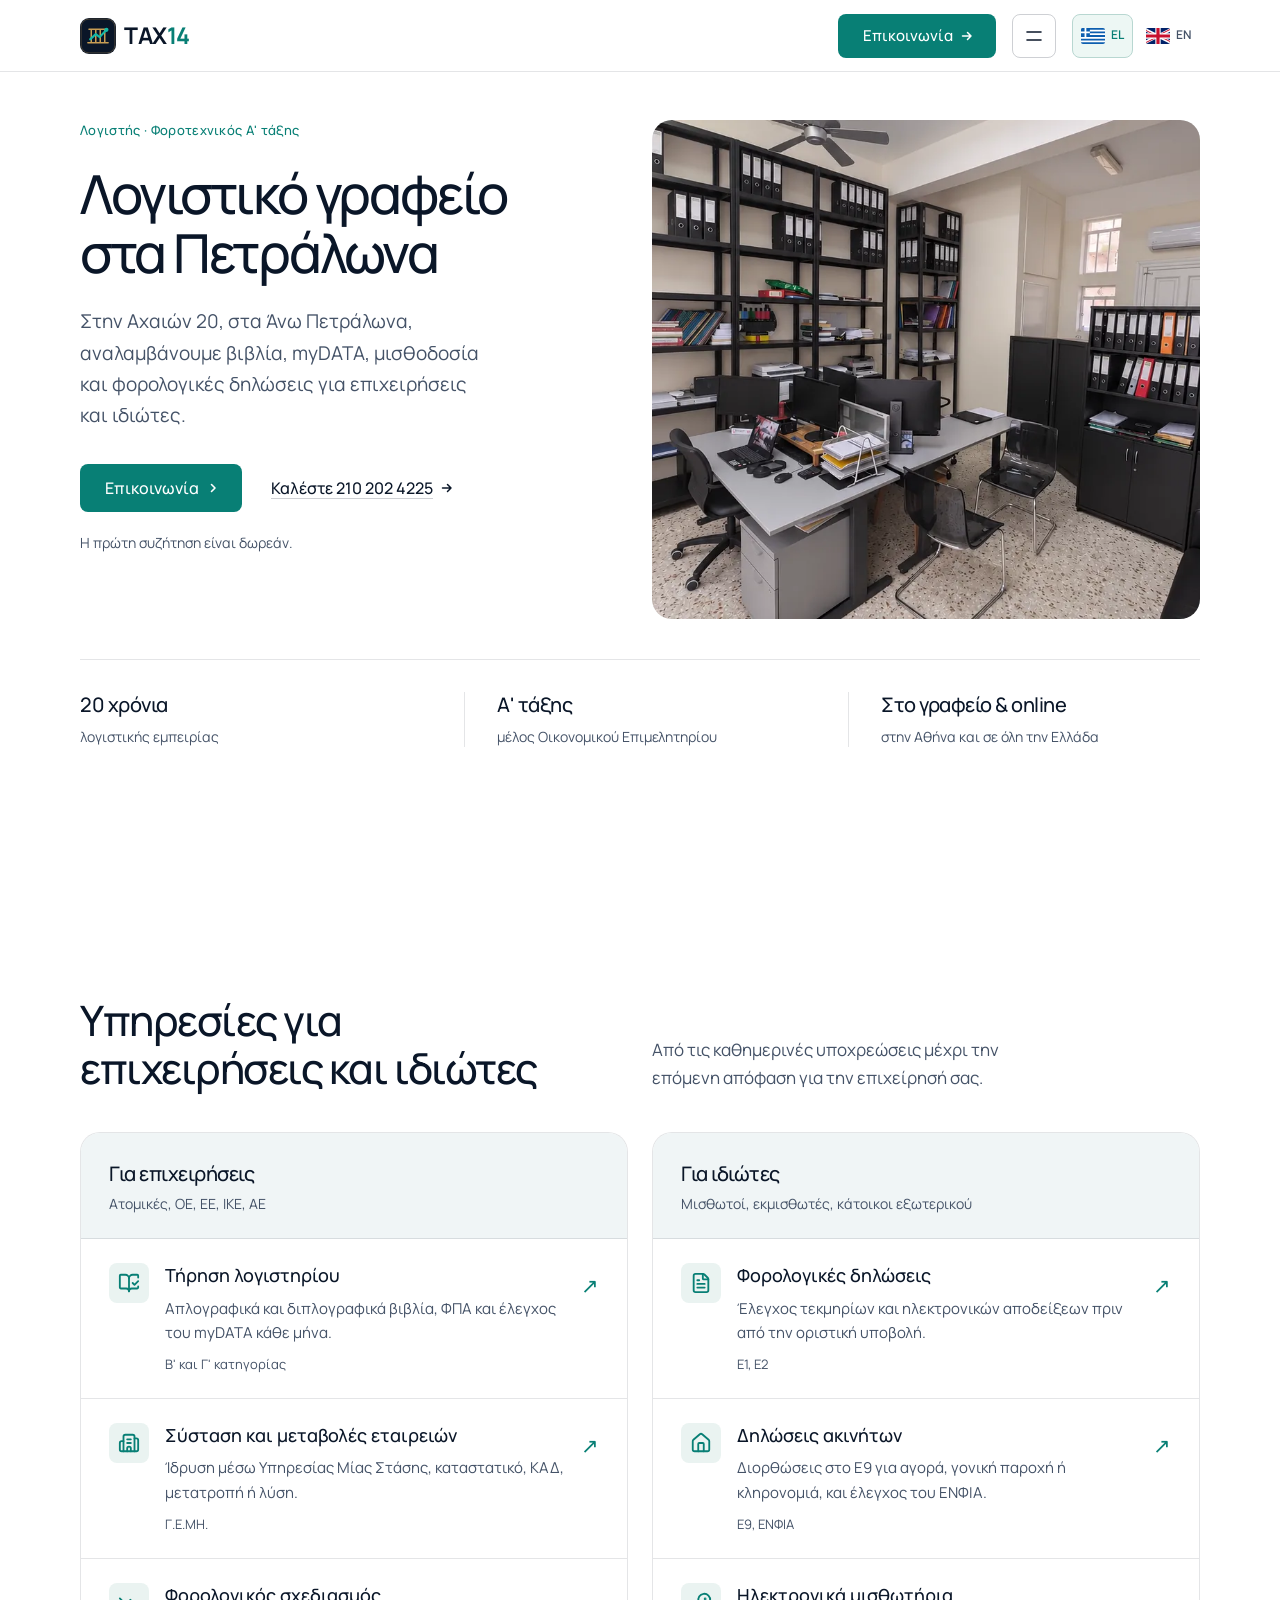
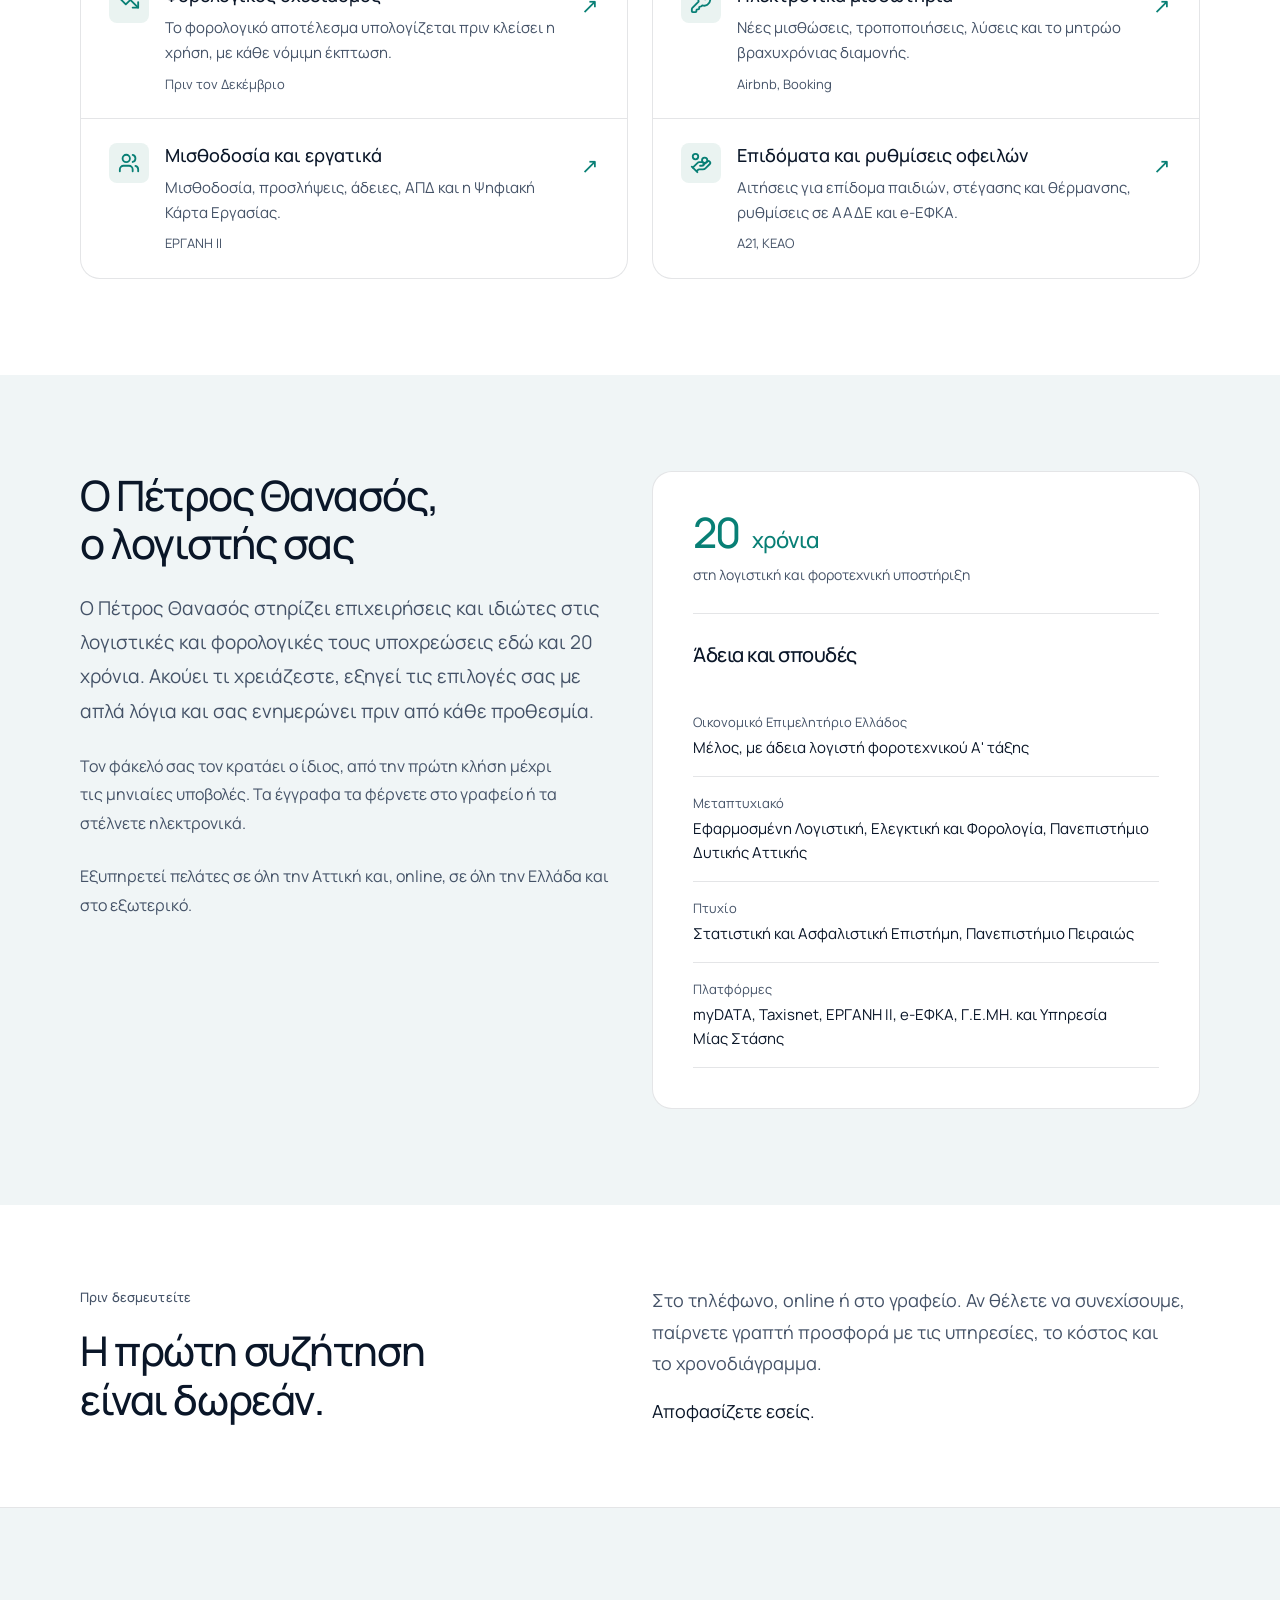
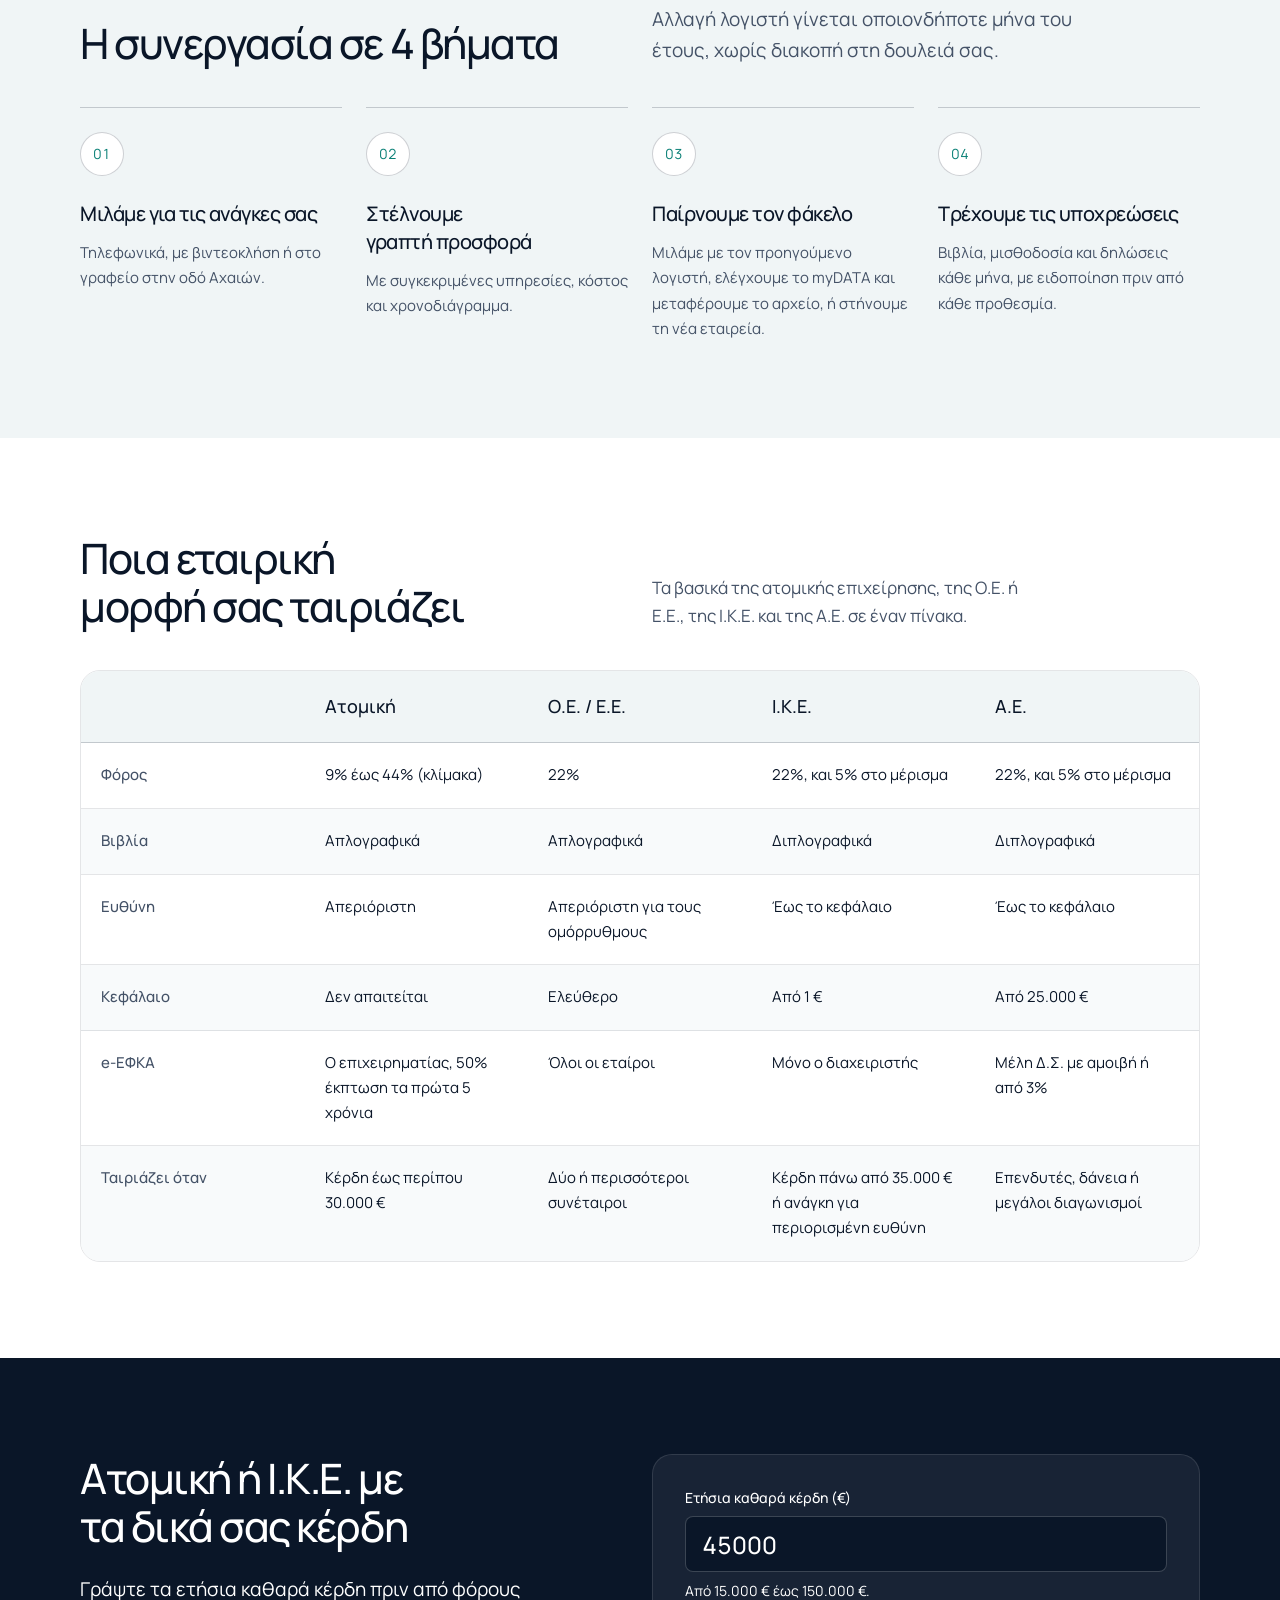
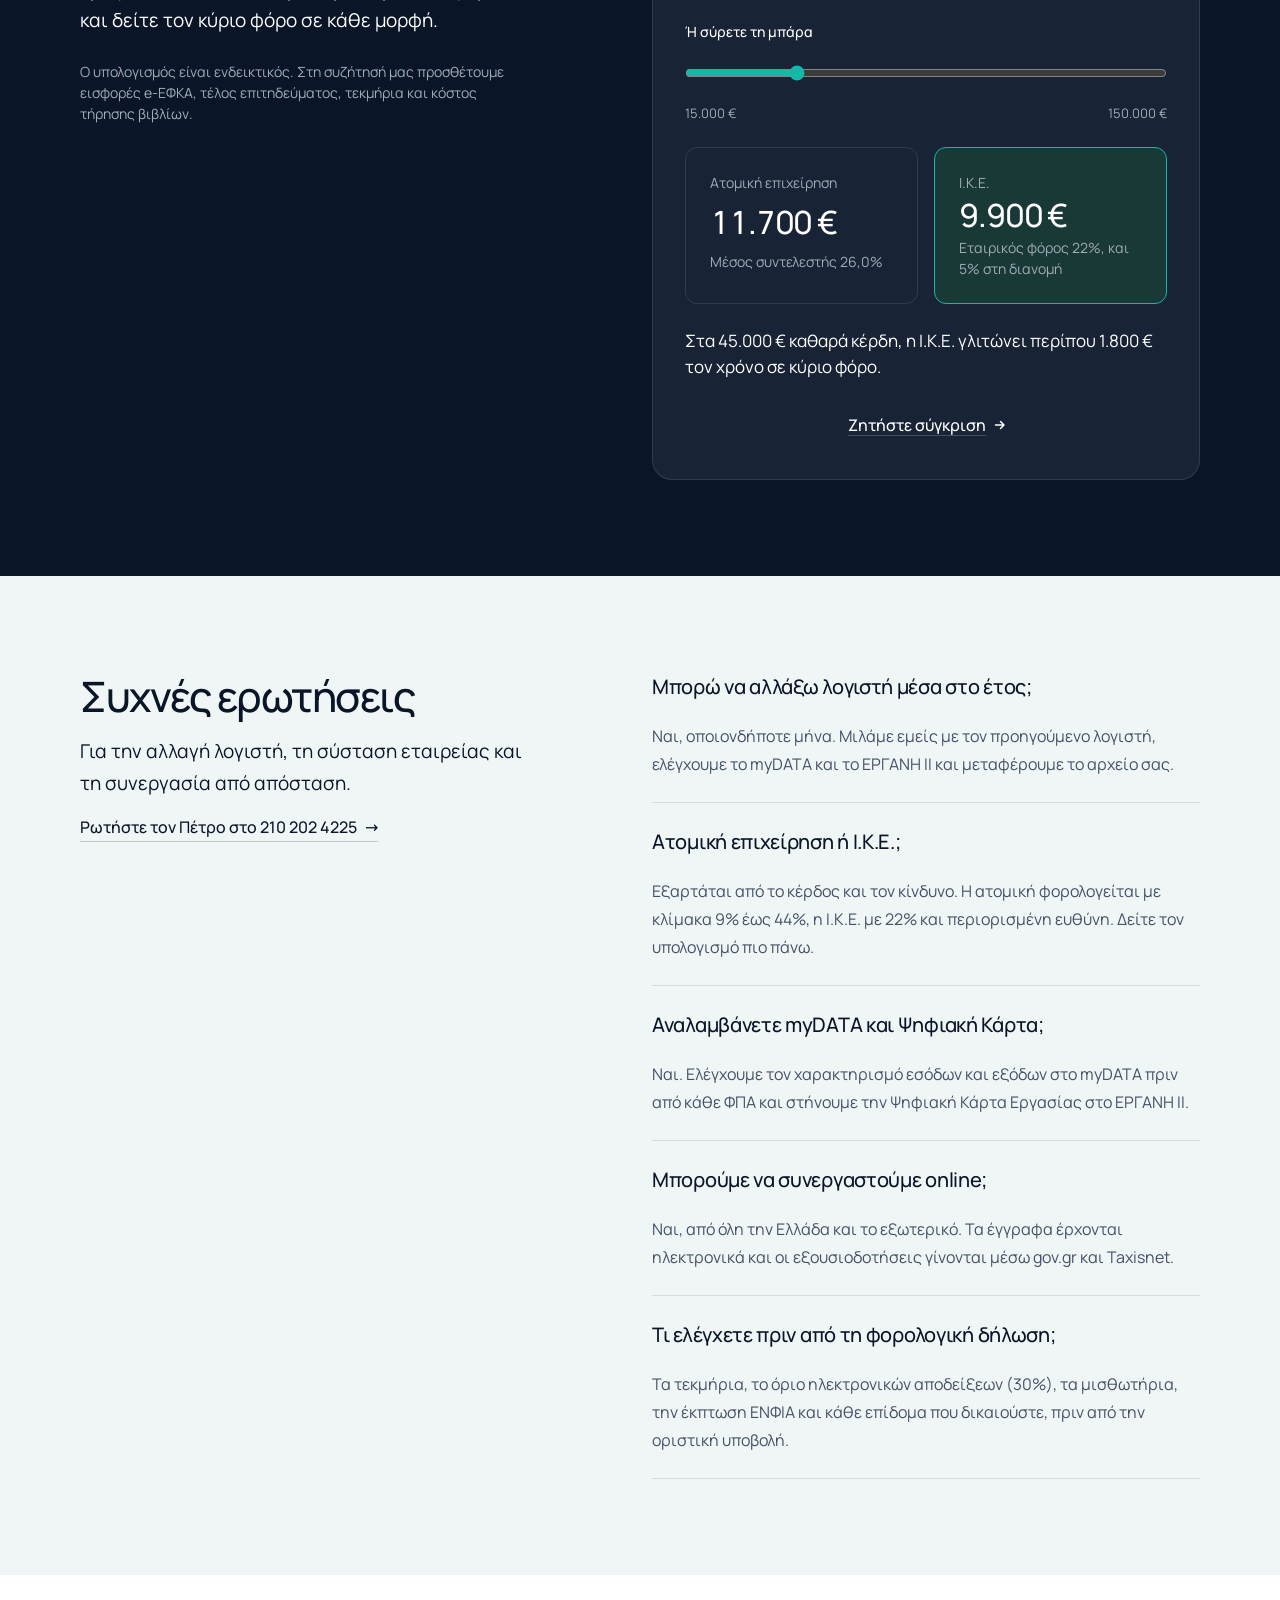
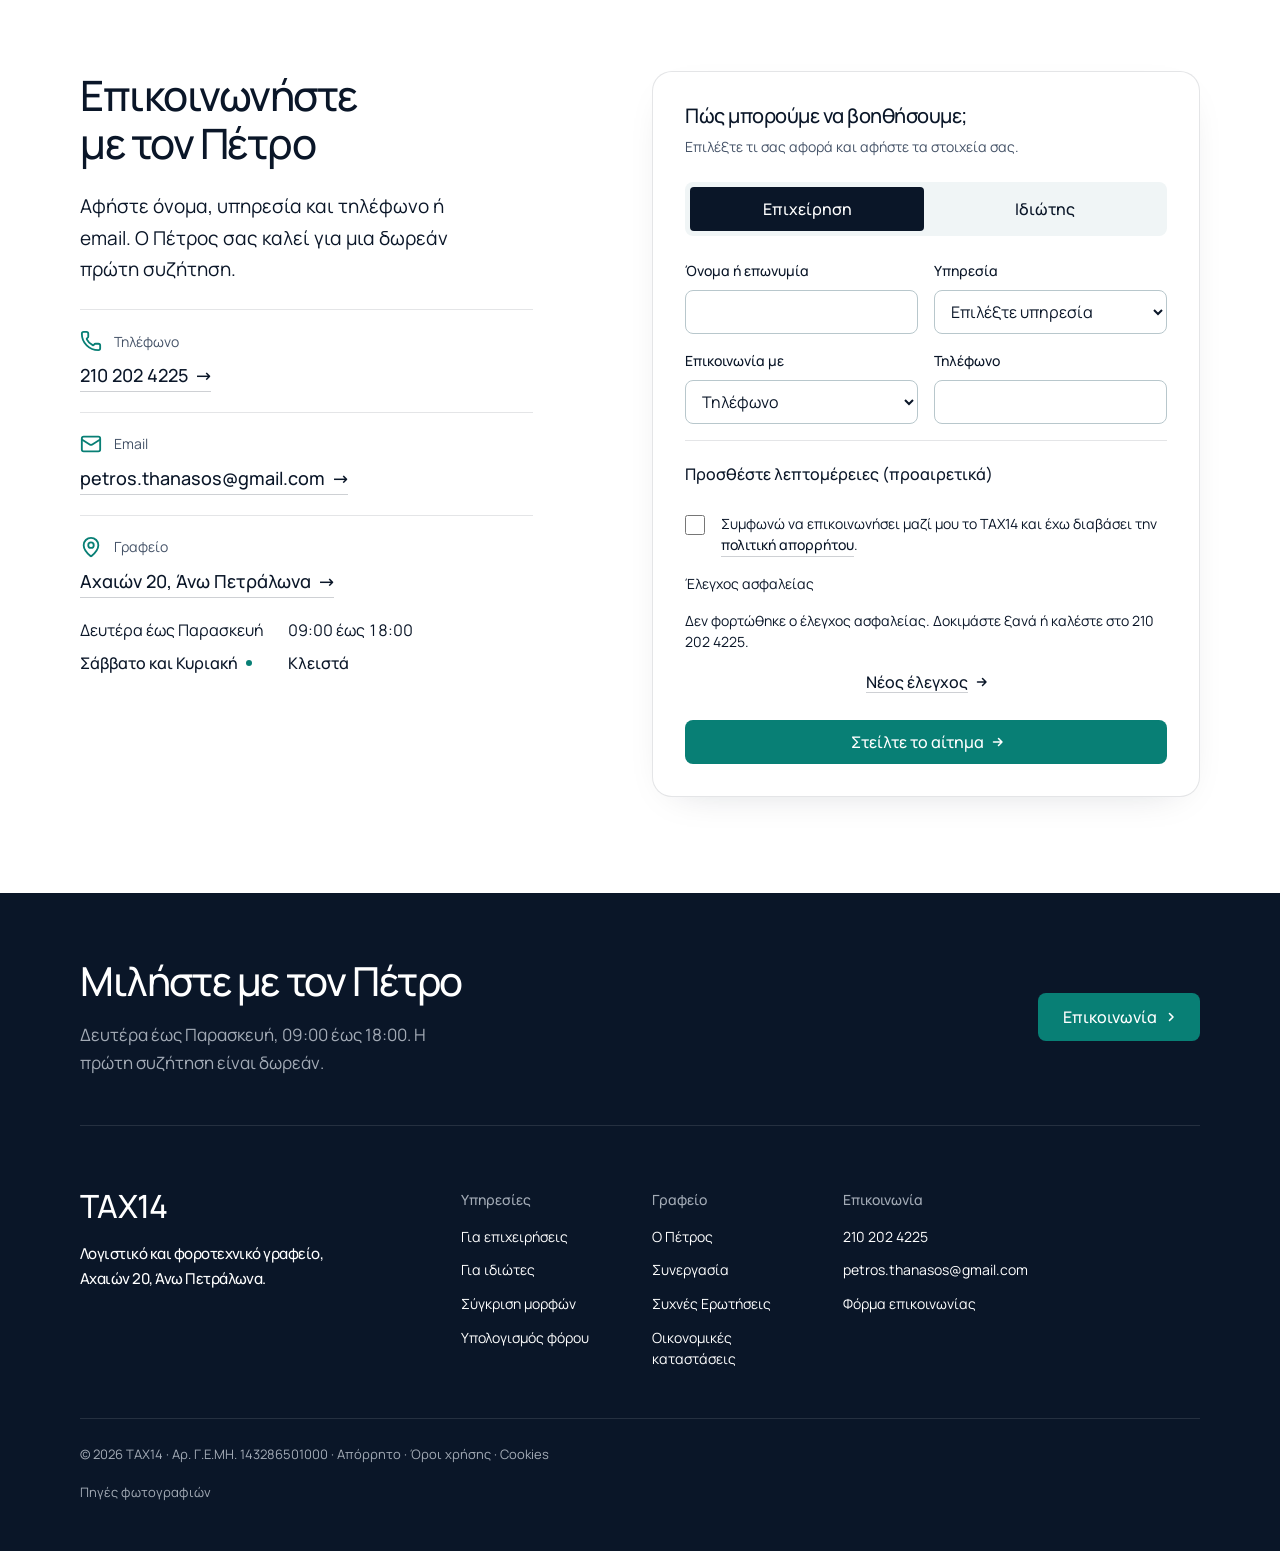
==== commit 20af1c9c: "Replace hero photo with the office interior and name Petros Thanasos - Hero now shows the TAX14 offi" ====
--- a/index.html
+++ b/index.html
@@ -40,12 +40,12 @@
 <link rel="stylesheet" href="assets/kit/ui/cards.css?v=1">
 <link rel="stylesheet" href="assets/kit/motion/motion.css?v=1">
 <link rel="stylesheet" href="assets/kit/layout/layout.css?v=1">
-<link rel="stylesheet" href="css/site.css?v=language1">
+<link rel="stylesheet" href="css/site.css?v=office1">
 <script src="js/head.js?v=1"></script>
 <link rel="modulepreload" href="assets/kit/moments/moments.js">
 <link rel="modulepreload" href="assets/kit/moments/lib.js">
 <link rel="modulepreload" href="assets/kit/moments/word-highlight/moment.js">
-<link rel="preload" as="image" href="assets/img/acropolis-1920.webp" imagesrcset="assets/img/acropolis-960.webp 960w, assets/img/acropolis-1280.webp 1280w, assets/img/acropolis-1920.webp 1920w, assets/img/acropolis-2560.webp 2560w, assets/img/acropolis-3840.webp 3840w" imagesizes="(min-width: 1024px) 52vw, 100vw">
+<link rel="preload" as="image" href="assets/img/office-1086.webp" imagesrcset="assets/img/office-640.webp 640w, assets/img/office-960.webp 960w, assets/img/office-1086.webp 1086w" imagesizes="(min-width: 1024px) 52vw, 100vw" fetchpriority="high">
 
 <script type="application/ld+json">
 {
@@ -59,12 +59,15 @@
       "description": "Λογιστικό και φοροτεχνικό γραφείο στα Άνω Πετράλωνα, Αθήνα, με 20 χρόνια εμπειρίας. Τήρηση βιβλίων, σύσταση εταιρειών, myDATA, μισθοδοσία ΕΡΓΑΝΗ ΙΙ και φορολογικές δηλώσεις ιδιωτών (Ε1, Ε2, Ε9, ΕΝΦΙΑ).",
       "url": "https://tax14.gr/",
       "logo": "https://tax14.gr/assets/favicon.svg",
-      "image": "https://tax14.gr/assets/og-image.png",
+      "image": ["https://tax14.gr/assets/og-image.png", "https://tax14.gr/assets/img/office-1086.webp"],
       "telephone": "+30-210-202-4225",
       "email": "petros.thanasos@gmail.com",
       "identifier": { "@type": "PropertyValue", "propertyID": "GEMI", "value": "143286501000" },
+      "geo": { "@type": "GeoCoordinates", "latitude": 37.968365, "longitude": 23.71135 },
       "hasMap": "https://maps.app.goo.gl/hke93yHojwCLQBmC6",
       "knowsLanguage": ["el", "en"],
+      "founder": { "@id": "https://tax14.gr/#petros" },
+      "employee": { "@id": "https://tax14.gr/#petros" },
       "contactPoint": {
         "@type": "ContactPoint",
         "contactType": "customer service",
@@ -108,6 +111,23 @@
       }
     },
     {
+      "@type": "Person",
+      "@id": "https://tax14.gr/#petros",
+      "name": "Πέτρος Θανασός",
+      "givenName": "Πέτρος",
+      "familyName": "Θανασός",
+      "jobTitle": "Λογιστής φοροτεχνικός Α' τάξης",
+      "email": "petros.thanasos@gmail.com",
+      "telephone": "+30-210-202-4225",
+      "worksFor": { "@id": "https://tax14.gr/#organization" },
+      "memberOf": { "@type": "Organization", "name": "Οικονομικό Επιμελητήριο Ελλάδος" },
+      "alumniOf": [
+        { "@type": "CollegeOrUniversity", "name": "Πανεπιστήμιο Δυτικής Αττικής" },
+        { "@type": "CollegeOrUniversity", "name": "Πανεπιστήμιο Πειραιώς" }
+      ],
+      "knowsLanguage": ["el", "en"]
+    },
+    {
       "@type": "WebSite",
       "@id": "https://tax14.gr/#website",
       "url": "https://tax14.gr/",
@@ -134,8 +154,7 @@
 <!-- Accounting office: split photographic opening, content-height sections,
      navy calculator and footer, teal actions, Greek Manrope typography.
      The free-call statement uses the kit's word-highlight moment.
-     photograph: Acropolis of Athens from Philopappos Hill, A.Savin, Wikipedia,
-     via Wikimedia Commons, CC BY-SA 3.0; selected as the neighbourhood landmark -->
+     photograph: the TAX14 office interior, supplied by the owner -->
 
 <header class="nav">
   <div class="wrap nav__bar">
@@ -187,7 +206,7 @@
           <p class="hero__note">Η πρώτη συζήτηση είναι δωρεάν.</p>
         </div>
       </div>
-      <div class="hero__visual"><img class="hero__bg" src="assets/img/acropolis-1920.webp" srcset="assets/img/acropolis-960.webp 960w, assets/img/acropolis-1280.webp 1280w, assets/img/acropolis-1920.webp 1920w, assets/img/acropolis-2560.webp 2560w, assets/img/acropolis-3840.webp 3840w" sizes="(min-width: 1024px) 52vw, 100vw" width="1920" height="1200" alt="Η Ακρόπολη της Αθήνας με τον Παρθενώνα, όπως φαίνεται από τον λόφο του Φιλοπάππου" fetchpriority="high" decoding="async" data-source="library" data-subject="the neighbourhood landmark: Acropolis of Athens viewed from Philopappos Hill"></div>
+      <div class="hero__visual"><img class="hero__bg" src="assets/img/office-1086.webp" srcset="assets/img/office-640.webp 640w, assets/img/office-960.webp 960w, assets/img/office-1086.webp 1086w" sizes="(min-width: 1024px) 52vw, 100vw" width="1086" height="815" alt="Το εσωτερικό του λογιστικού γραφείου TAX14 στα Άνω Πετράλωνα, με γραφεία εργασίας, οθόνες και ράφια με κλασέρ" fetchpriority="high" decoding="async" data-source="owner" data-subject="the TAX14 office interior at Achaion 20, Ano Petralona"></div>
       <dl class="hero__proof">
         <div><dt>20 χρόνια</dt><dd>λογιστικής εμπειρίας</dd></div>
         <div><dt>Α' τάξης</dt><dd>μέλος Οικονομικού Επιμελητηρίου</dd></div>
@@ -229,8 +248,8 @@
     <div class="wrap">
       <div class="grid grid--top">
         <div class="span-6 stack-5">
-          <h2 id="petros-h">Ο Πέτρος, ο λογιστής σας</h2>
-          <p class="t-lead measure">Ο Πέτρος στηρίζει επιχειρήσεις και ιδιώτες στις λογιστικές και φορολογικές τους υποχρεώσεις εδώ και 20 χρόνια. Ακούει τι χρειάζεστε, εξηγεί τις επιλογές σας με απλά λόγια και σας ενημερώνει πριν από κάθε προθεσμία.</p>
+          <h2 id="petros-h">Ο Πέτρος Θανασός, ο λογιστής σας</h2>
+          <p class="t-lead measure">Ο Πέτρος Θανασός στηρίζει επιχειρήσεις και ιδιώτες στις λογιστικές και φορολογικές τους υποχρεώσεις εδώ και 20 χρόνια. Ακούει τι χρειάζεστε, εξηγεί τις επιλογές σας με απλά λόγια και σας ενημερώνει πριν από κάθε προθεσμία.</p>
           <p class="measure">Τον φάκελό σας τον κρατάει ο ίδιος, από την πρώτη κλήση μέχρι τις μηνιαίες υποβολές. Τα έγγραφα τα φέρνετε στο γραφείο ή τα στέλνετε ηλεκτρονικά.</p>
           <p class="measure">Εξυπηρετεί πελάτες σε όλη την Αττική και, online, σε όλη την Ελλάδα και στο εξωτερικό.</p>
         </div>
@@ -497,7 +516,7 @@
       <div class="footer__legal">
         <span>&copy; <span id="current-year">2026</span> TAX14 · Αρ. Γ.Ε.ΜΗ. 143286501000 · <a href="privacy.html">Απόρρητο</a> · <a href="terms.html">Όροι χρήσης</a> · <a href="cookies.html">Cookies</a></span>
         <div class="socials"></div>
-        <a class="credits" href="credits.html">Φωτογραφία μέσω Wikimedia Commons</a>
+        <a class="credits" href="credits.html">Πηγές φωτογραφιών</a>
       </div>
     </div>
   </div>
--- a/css/site.css
+++ b/css/site.css
@@ -294,7 +294,7 @@
 .hero--tax14 .btn-row .btn { min-height: 48px; }
 .hero--tax14 .hero__note { font-size: 14px; color: var(--muted); margin-top: 20px; }
 .hero__visual { height: clamp(440px, 39vw, 560px); min-width: 0; overflow: hidden; border-radius: var(--r-lg); background: var(--p-surface); }
-.hero__visual > .hero__bg { display: block; width: 100%; height: 100%; object-fit: cover; object-position: 58% 45%; }
+.hero__visual > .hero__bg { display: block; width: 100%; height: 100%; object-fit: cover; object-position: 50% 50%; }
 .hero__proof { grid-column: 1 / -1; display: grid; grid-template-columns: repeat(3, 1fr); gap: 32px; margin: 0; padding-top: 32px; border-top: 1px solid var(--line); }
 .hero__proof > div { display: grid; gap: 8px; }
 .hero__proof > div + div { border-left: 1px solid var(--line); padding-left: 32px; }
@@ -341,7 +341,7 @@
   .hero--tax14 h1 { font-size: 52px; max-width: 20ch; }
   .hero--tax14 .btn-row { flex-direction: row; align-items: center; }
   .hero__visual { height: clamp(280px, 45vw, 440px); }
-  .hero__visual > .hero__bg { object-position: 58% 38%; }
+  .hero__visual > .hero__bg { object-position: 50% 62%; }
   .hero__proof { gap: 20px; }
   .hero__proof > div + div { padding-left: 20px; }
   .hero__proof dt { font-size: 18px; }
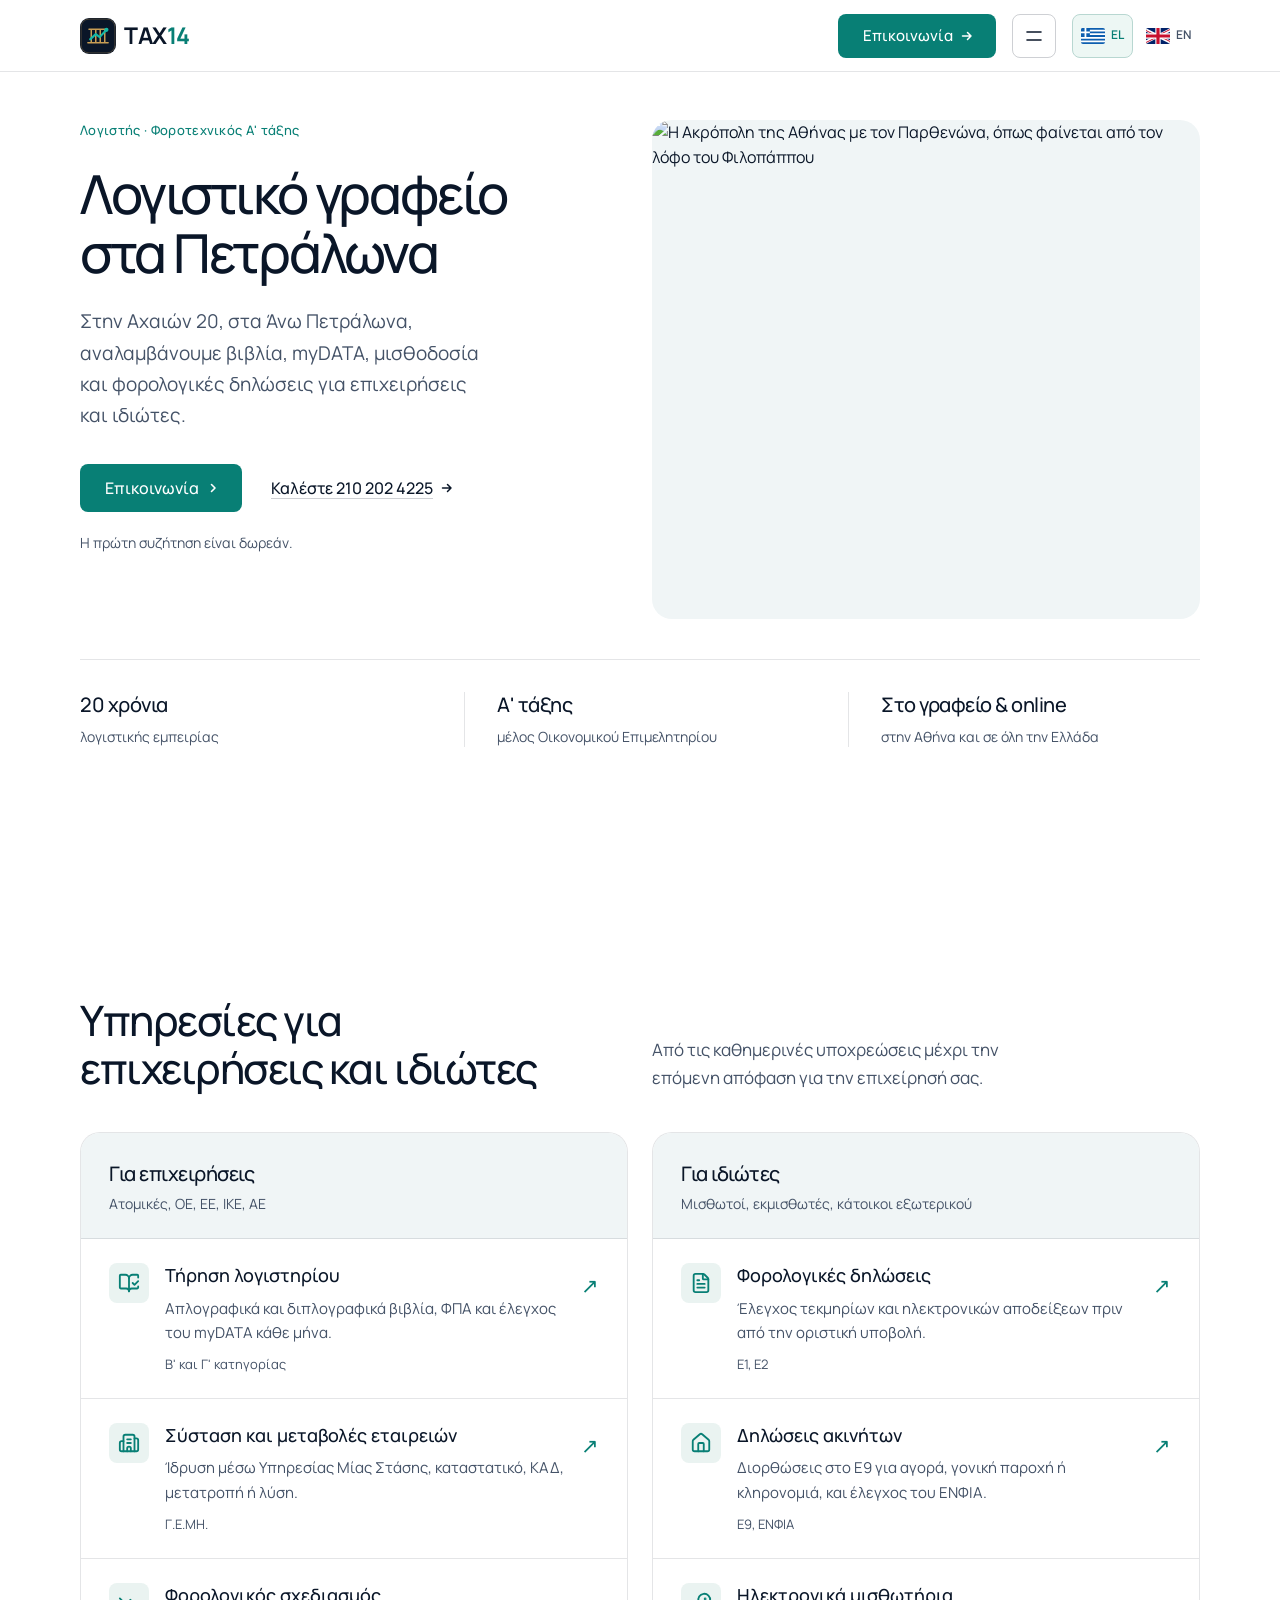
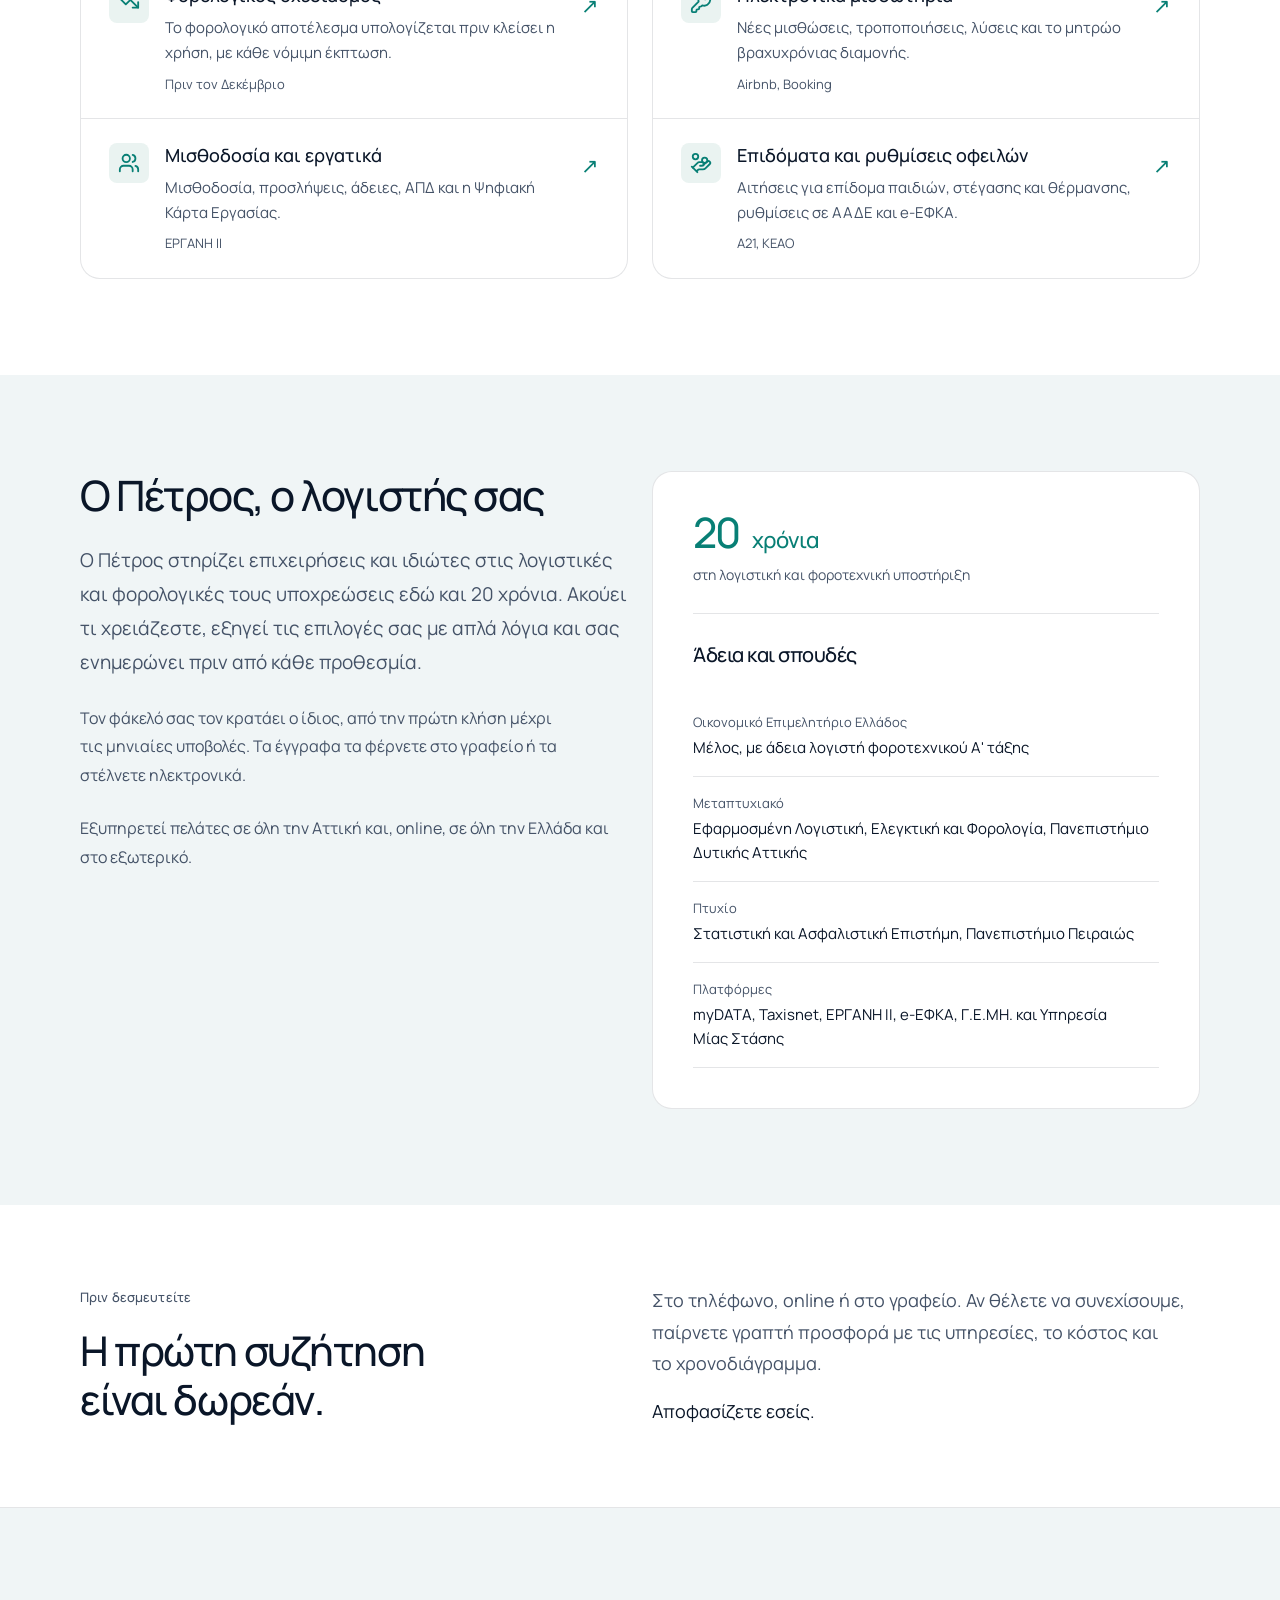
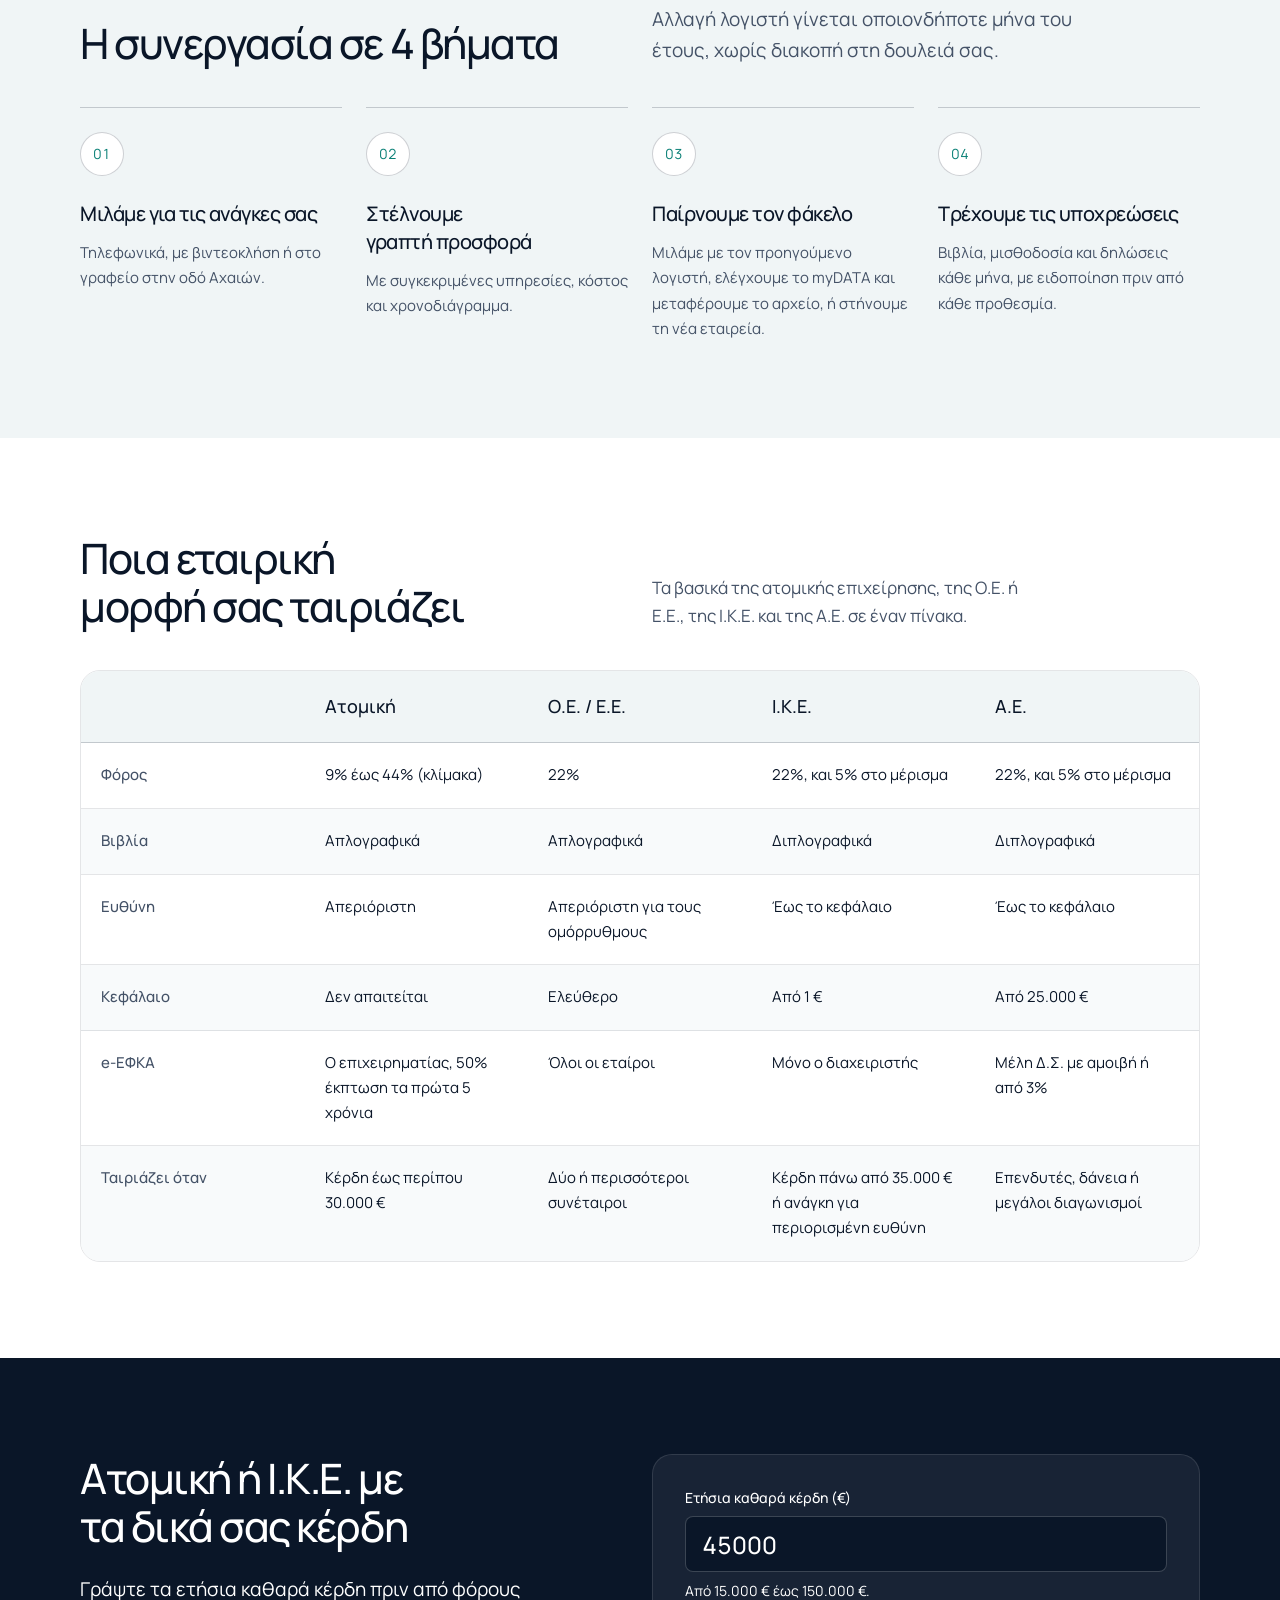
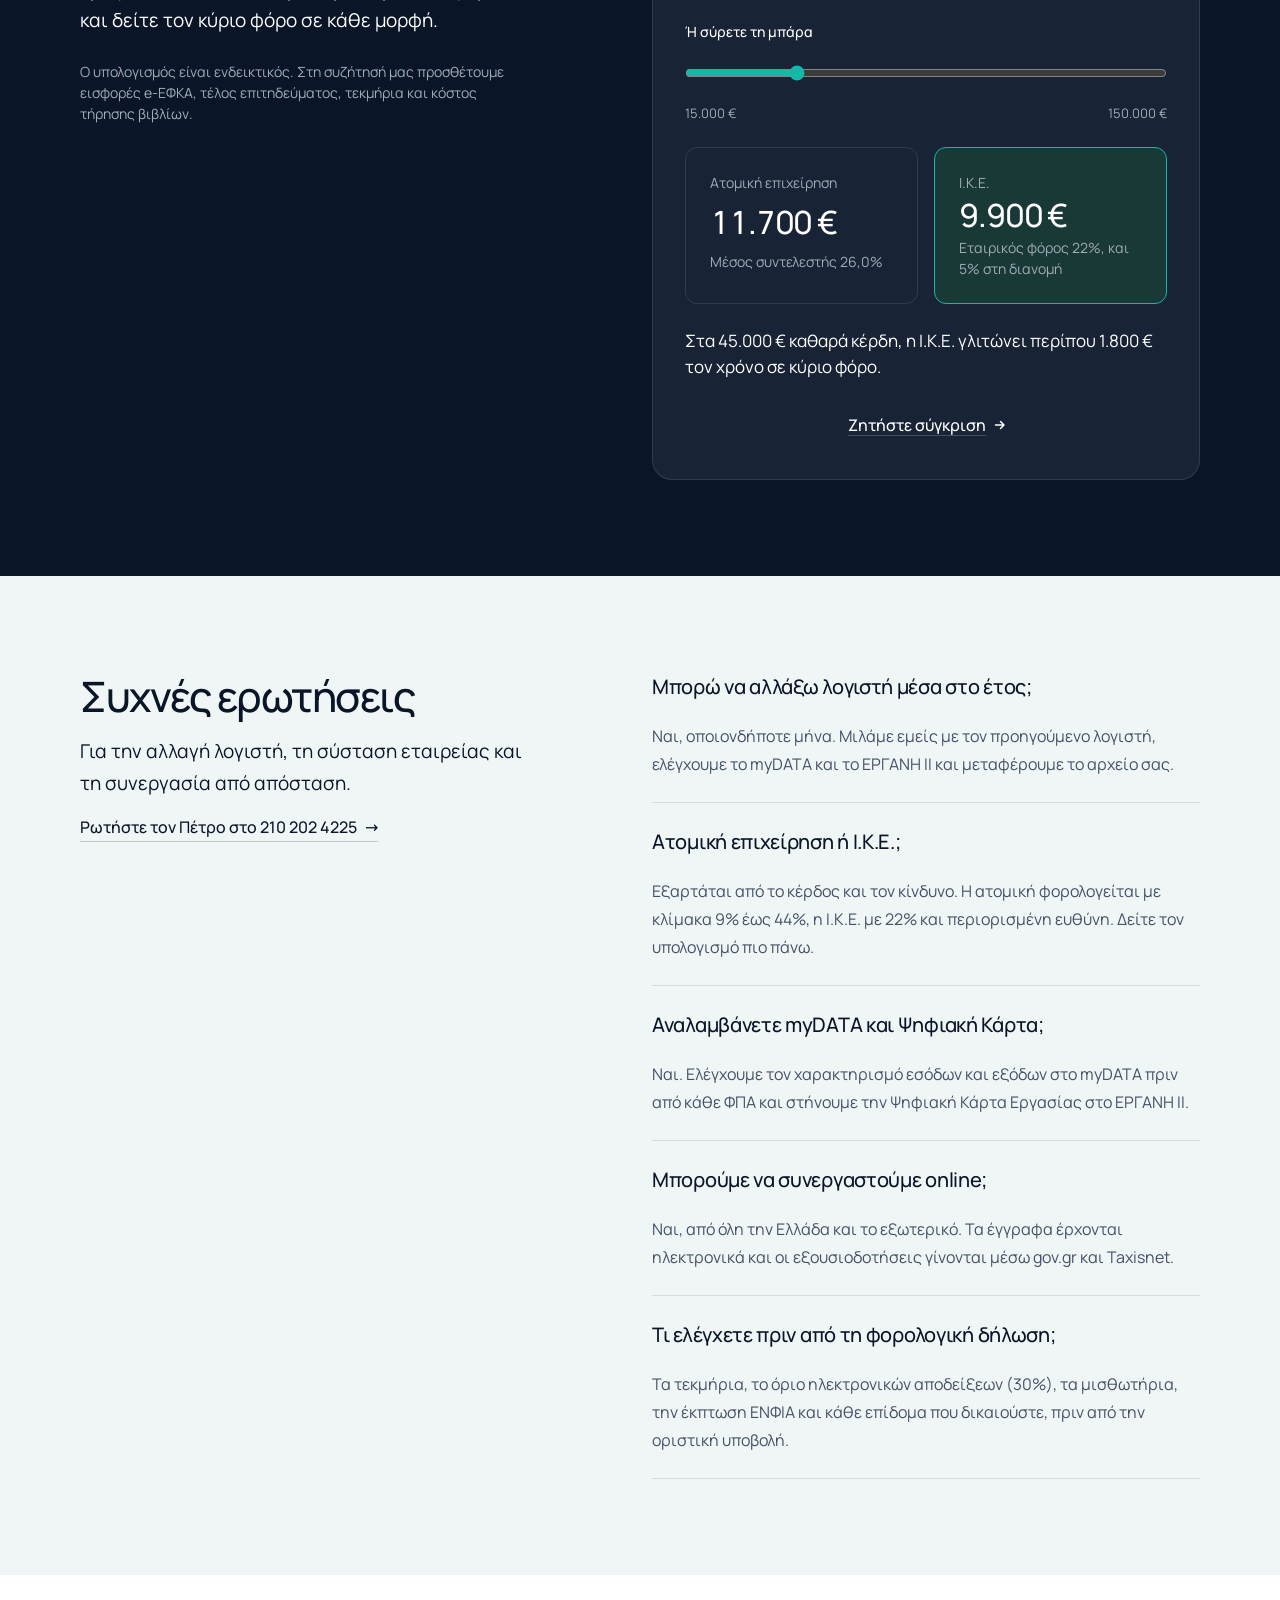
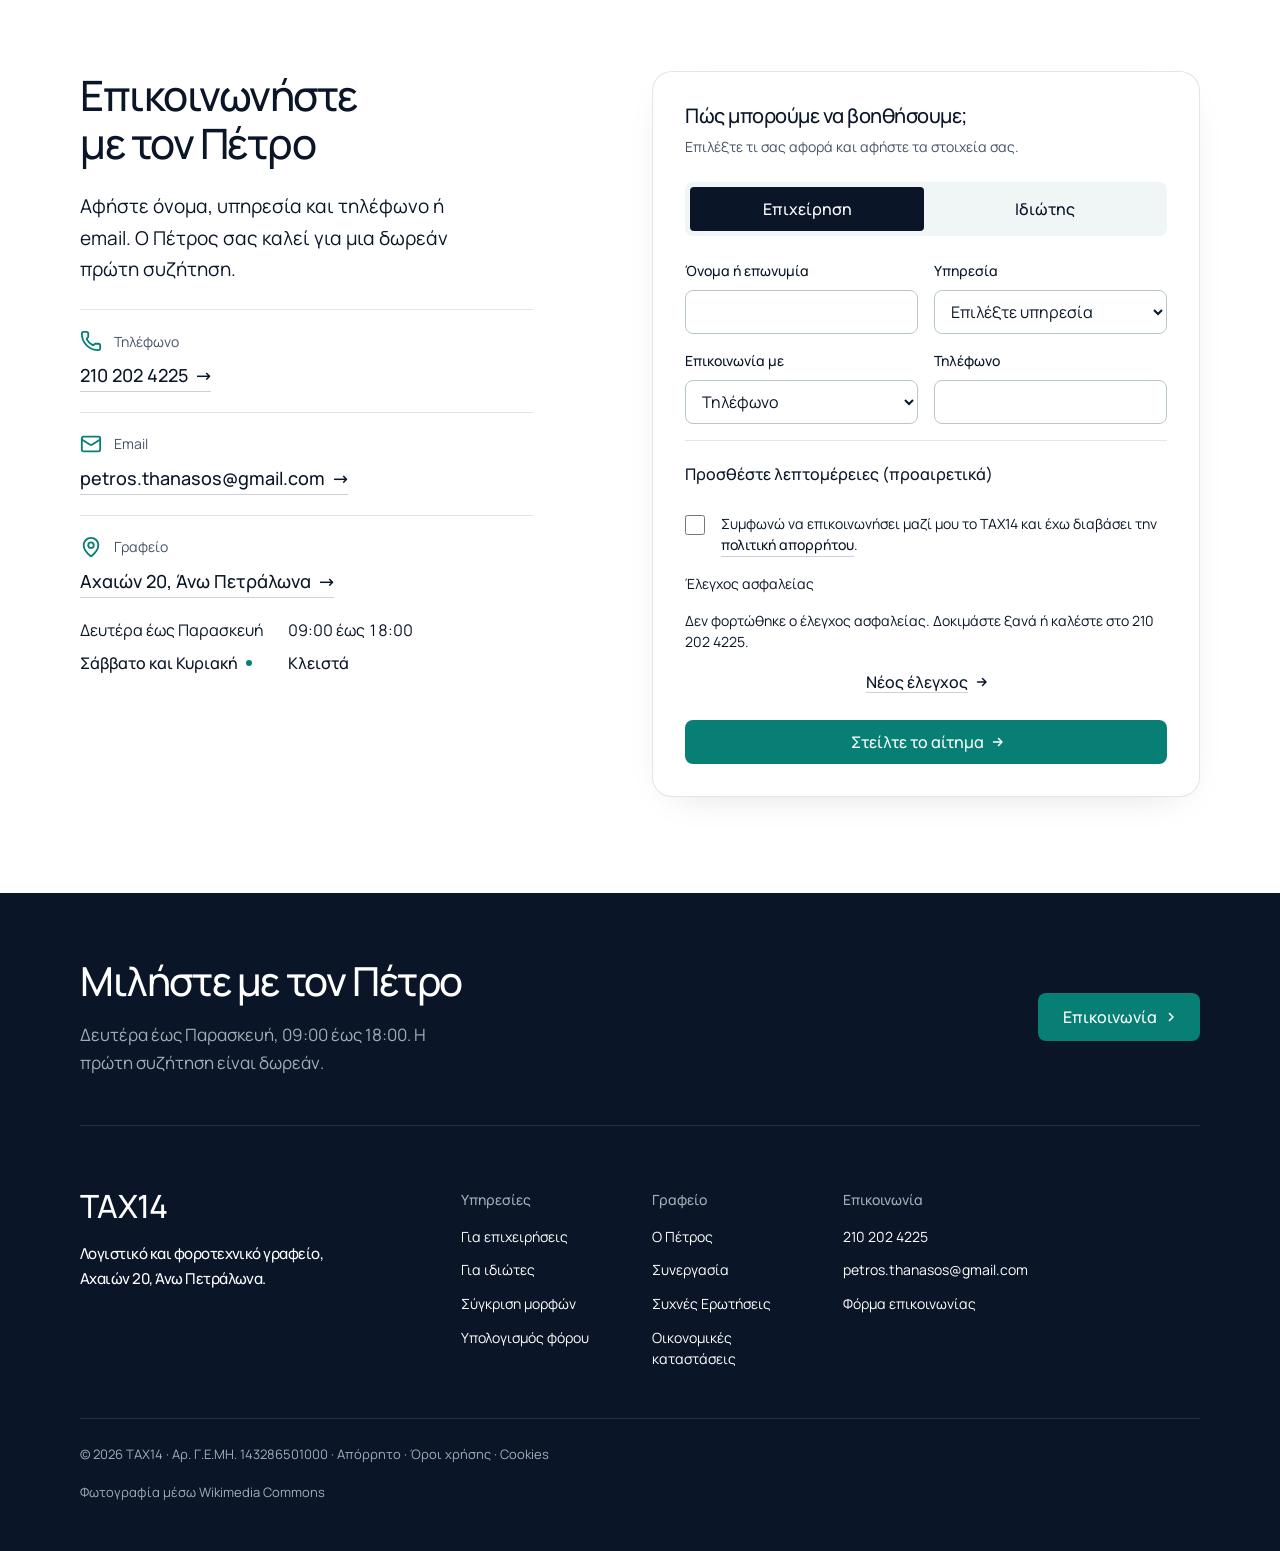
==== commit 5bd1c3d8: "SEO audit: canonical redirects, clean internal links, richer structured data (#2) * SEO quick fixes:" ====
--- a/index.html
+++ b/index.html
@@ -40,12 +40,12 @@
 <link rel="stylesheet" href="assets/kit/ui/cards.css?v=1">
 <link rel="stylesheet" href="assets/kit/motion/motion.css?v=1">
 <link rel="stylesheet" href="assets/kit/layout/layout.css?v=1">
-<link rel="stylesheet" href="css/site.css?v=office1">
+<link rel="stylesheet" href="css/site.css?v=language1">
 <script src="js/head.js?v=1"></script>
 <link rel="modulepreload" href="assets/kit/moments/moments.js">
 <link rel="modulepreload" href="assets/kit/moments/lib.js">
 <link rel="modulepreload" href="assets/kit/moments/word-highlight/moment.js">
-<link rel="preload" as="image" href="assets/img/office-1086.webp" imagesrcset="assets/img/office-640.webp 640w, assets/img/office-960.webp 960w, assets/img/office-1086.webp 1086w" imagesizes="(min-width: 1024px) 52vw, 100vw" fetchpriority="high">
+<link rel="preload" as="image" href="assets/img/acropolis-1920.webp" imagesrcset="assets/img/acropolis-960.webp 960w, assets/img/acropolis-1280.webp 1280w, assets/img/acropolis-1920.webp 1920w, assets/img/acropolis-2560.webp 2560w, assets/img/acropolis-3840.webp 3840w" imagesizes="(min-width: 1024px) 52vw, 100vw">
 
 <script type="application/ld+json">
 {
@@ -59,15 +59,13 @@
       "description": "Λογιστικό και φοροτεχνικό γραφείο στα Άνω Πετράλωνα, Αθήνα, με 20 χρόνια εμπειρίας. Τήρηση βιβλίων, σύσταση εταιρειών, myDATA, μισθοδοσία ΕΡΓΑΝΗ ΙΙ και φορολογικές δηλώσεις ιδιωτών (Ε1, Ε2, Ε9, ΕΝΦΙΑ).",
       "url": "https://tax14.gr/",
       "logo": "https://tax14.gr/assets/favicon.svg",
-      "image": ["https://tax14.gr/assets/og-image.png", "https://tax14.gr/assets/img/office-1086.webp"],
+      "image": "https://tax14.gr/assets/og-image.png",
       "telephone": "+30-210-202-4225",
       "email": "petros.thanasos@gmail.com",
       "identifier": { "@type": "PropertyValue", "propertyID": "GEMI", "value": "143286501000" },
       "geo": { "@type": "GeoCoordinates", "latitude": 37.968365, "longitude": 23.71135 },
       "hasMap": "https://maps.app.goo.gl/hke93yHojwCLQBmC6",
       "knowsLanguage": ["el", "en"],
-      "founder": { "@id": "https://tax14.gr/#petros" },
-      "employee": { "@id": "https://tax14.gr/#petros" },
       "contactPoint": {
         "@type": "ContactPoint",
         "contactType": "customer service",
@@ -111,23 +109,6 @@
       }
     },
     {
-      "@type": "Person",
-      "@id": "https://tax14.gr/#petros",
-      "name": "Πέτρος Θανασός",
-      "givenName": "Πέτρος",
-      "familyName": "Θανασός",
-      "jobTitle": "Λογιστής φοροτεχνικός Α' τάξης",
-      "email": "petros.thanasos@gmail.com",
-      "telephone": "+30-210-202-4225",
-      "worksFor": { "@id": "https://tax14.gr/#organization" },
-      "memberOf": { "@type": "Organization", "name": "Οικονομικό Επιμελητήριο Ελλάδος" },
-      "alumniOf": [
-        { "@type": "CollegeOrUniversity", "name": "Πανεπιστήμιο Δυτικής Αττικής" },
-        { "@type": "CollegeOrUniversity", "name": "Πανεπιστήμιο Πειραιώς" }
-      ],
-      "knowsLanguage": ["el", "en"]
-    },
-    {
       "@type": "WebSite",
       "@id": "https://tax14.gr/#website",
       "url": "https://tax14.gr/",
@@ -154,7 +135,8 @@
 <!-- Accounting office: split photographic opening, content-height sections,
      navy calculator and footer, teal actions, Greek Manrope typography.
      The free-call statement uses the kit's word-highlight moment.
-     photograph: the TAX14 office interior, supplied by the owner -->
+     photograph: Acropolis of Athens from Philopappos Hill, A.Savin, Wikipedia,
+     via Wikimedia Commons, CC BY-SA 3.0; selected as the neighbourhood landmark -->
 
 <header class="nav">
   <div class="wrap nav__bar">
@@ -206,7 +188,7 @@
           <p class="hero__note">Η πρώτη συζήτηση είναι δωρεάν.</p>
         </div>
       </div>
-      <div class="hero__visual"><img class="hero__bg" src="assets/img/office-1086.webp" srcset="assets/img/office-640.webp 640w, assets/img/office-960.webp 960w, assets/img/office-1086.webp 1086w" sizes="(min-width: 1024px) 52vw, 100vw" width="1086" height="815" alt="Το εσωτερικό του λογιστικού γραφείου TAX14 στα Άνω Πετράλωνα, με γραφεία εργασίας, οθόνες και ράφια με κλασέρ" fetchpriority="high" decoding="async" data-source="owner" data-subject="the TAX14 office interior at Achaion 20, Ano Petralona"></div>
+      <div class="hero__visual"><img class="hero__bg" src="assets/img/acropolis-1920.webp" srcset="assets/img/acropolis-960.webp 960w, assets/img/acropolis-1280.webp 1280w, assets/img/acropolis-1920.webp 1920w, assets/img/acropolis-2560.webp 2560w, assets/img/acropolis-3840.webp 3840w" sizes="(min-width: 1024px) 52vw, 100vw" width="1920" height="1200" alt="Η Ακρόπολη της Αθήνας με τον Παρθενώνα, όπως φαίνεται από τον λόφο του Φιλοπάππου" fetchpriority="high" decoding="async" data-source="library" data-subject="the neighbourhood landmark: Acropolis of Athens viewed from Philopappos Hill"></div>
       <dl class="hero__proof">
         <div><dt>20 χρόνια</dt><dd>λογιστικής εμπειρίας</dd></div>
         <div><dt>Α' τάξης</dt><dd>μέλος Οικονομικού Επιμελητηρίου</dd></div>
@@ -248,8 +230,8 @@
     <div class="wrap">
       <div class="grid grid--top">
         <div class="span-6 stack-5">
-          <h2 id="petros-h">Ο Πέτρος Θανασός, ο λογιστής σας</h2>
-          <p class="t-lead measure">Ο Πέτρος Θανασός στηρίζει επιχειρήσεις και ιδιώτες στις λογιστικές και φορολογικές τους υποχρεώσεις εδώ και 20 χρόνια. Ακούει τι χρειάζεστε, εξηγεί τις επιλογές σας με απλά λόγια και σας ενημερώνει πριν από κάθε προθεσμία.</p>
+          <h2 id="petros-h">Ο Πέτρος, ο λογιστής σας</h2>
+          <p class="t-lead measure">Ο Πέτρος στηρίζει επιχειρήσεις και ιδιώτες στις λογιστικές και φορολογικές τους υποχρεώσεις εδώ και 20 χρόνια. Ακούει τι χρειάζεστε, εξηγεί τις επιλογές σας με απλά λόγια και σας ενημερώνει πριν από κάθε προθεσμία.</p>
           <p class="measure">Τον φάκελό σας τον κρατάει ο ίδιος, από την πρώτη κλήση μέχρι τις μηνιαίες υποβολές. Τα έγγραφα τα φέρνετε στο γραφείο ή τα στέλνετε ηλεκτρονικά.</p>
           <p class="measure">Εξυπηρετεί πελάτες σε όλη την Αττική και, online, σε όλη την Ελλάδα και στο εξωτερικό.</p>
         </div>
@@ -516,7 +498,7 @@
       <div class="footer__legal">
         <span>&copy; <span id="current-year">2026</span> TAX14 · Αρ. Γ.Ε.ΜΗ. 143286501000 · <a href="privacy.html">Απόρρητο</a> · <a href="terms.html">Όροι χρήσης</a> · <a href="cookies.html">Cookies</a></span>
         <div class="socials"></div>
-        <a class="credits" href="credits.html">Πηγές φωτογραφιών</a>
+        <a class="credits" href="credits.html">Φωτογραφία μέσω Wikimedia Commons</a>
       </div>
     </div>
   </div>
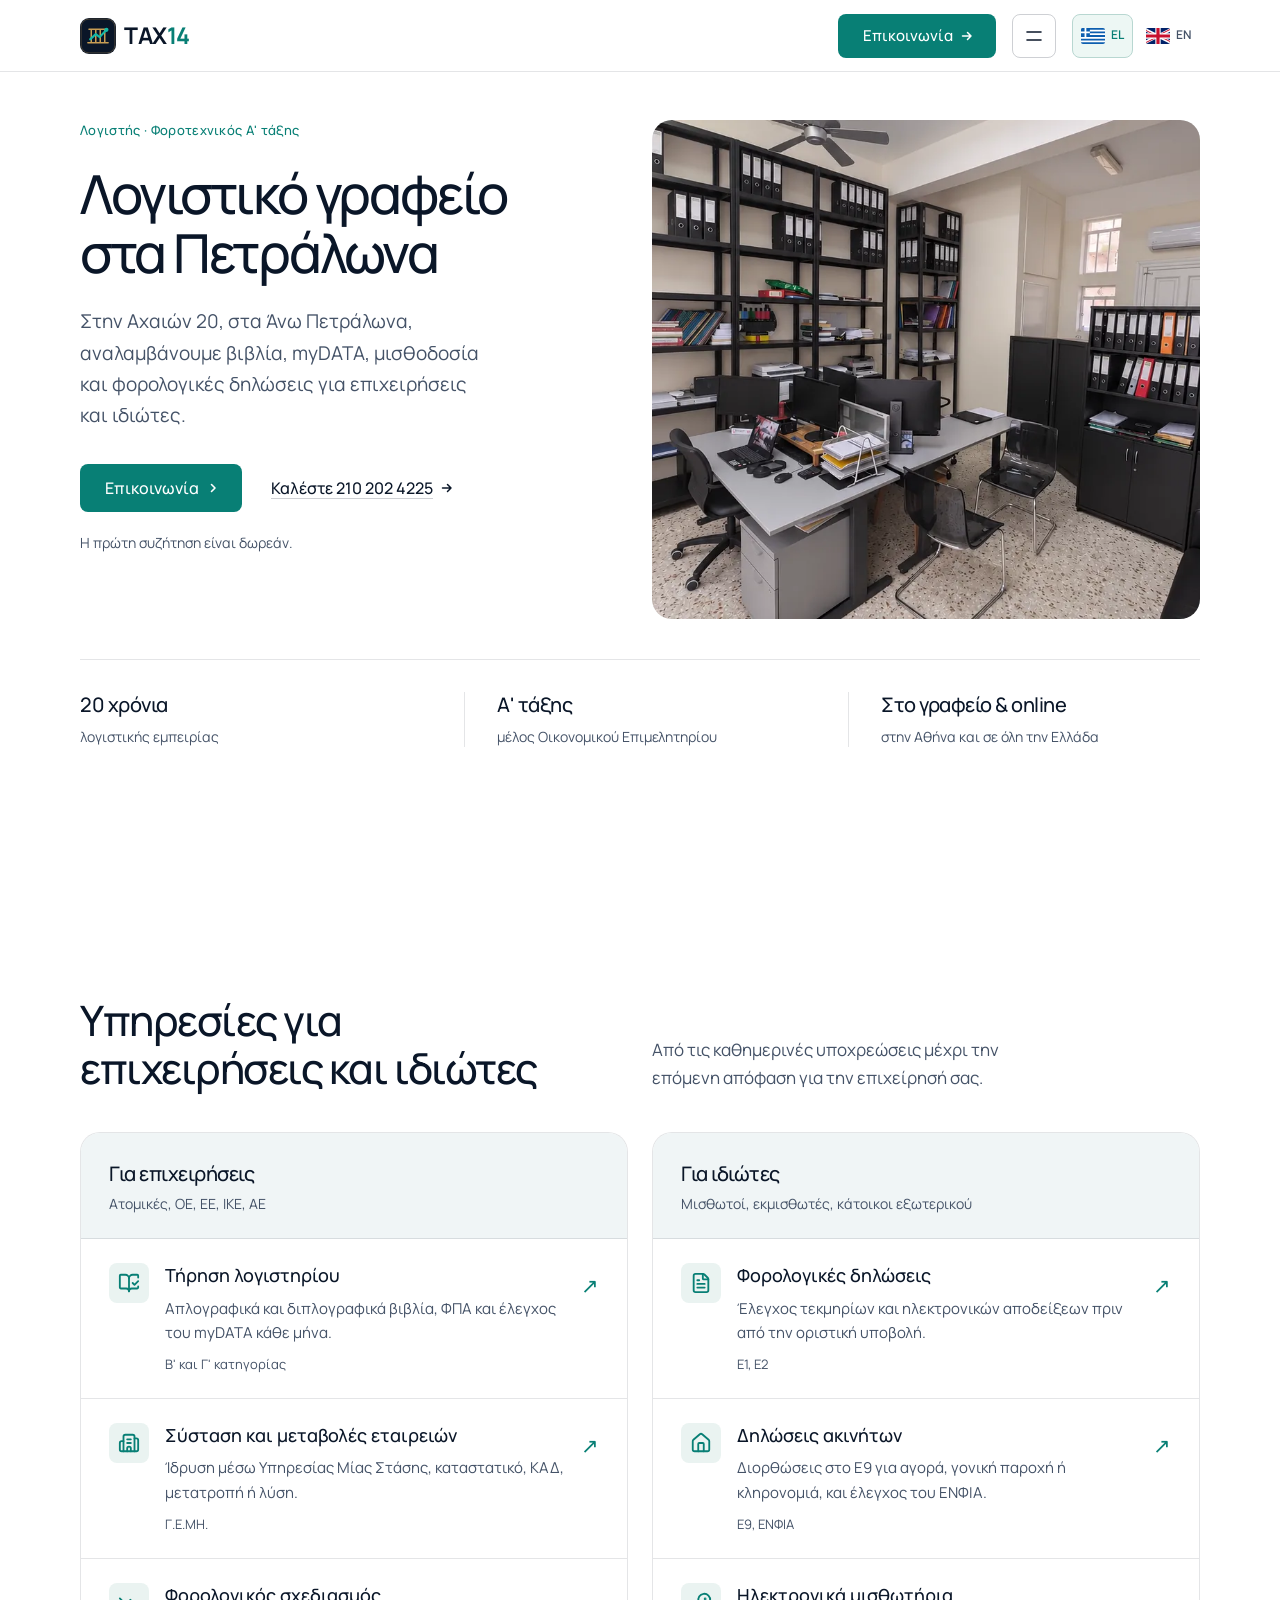
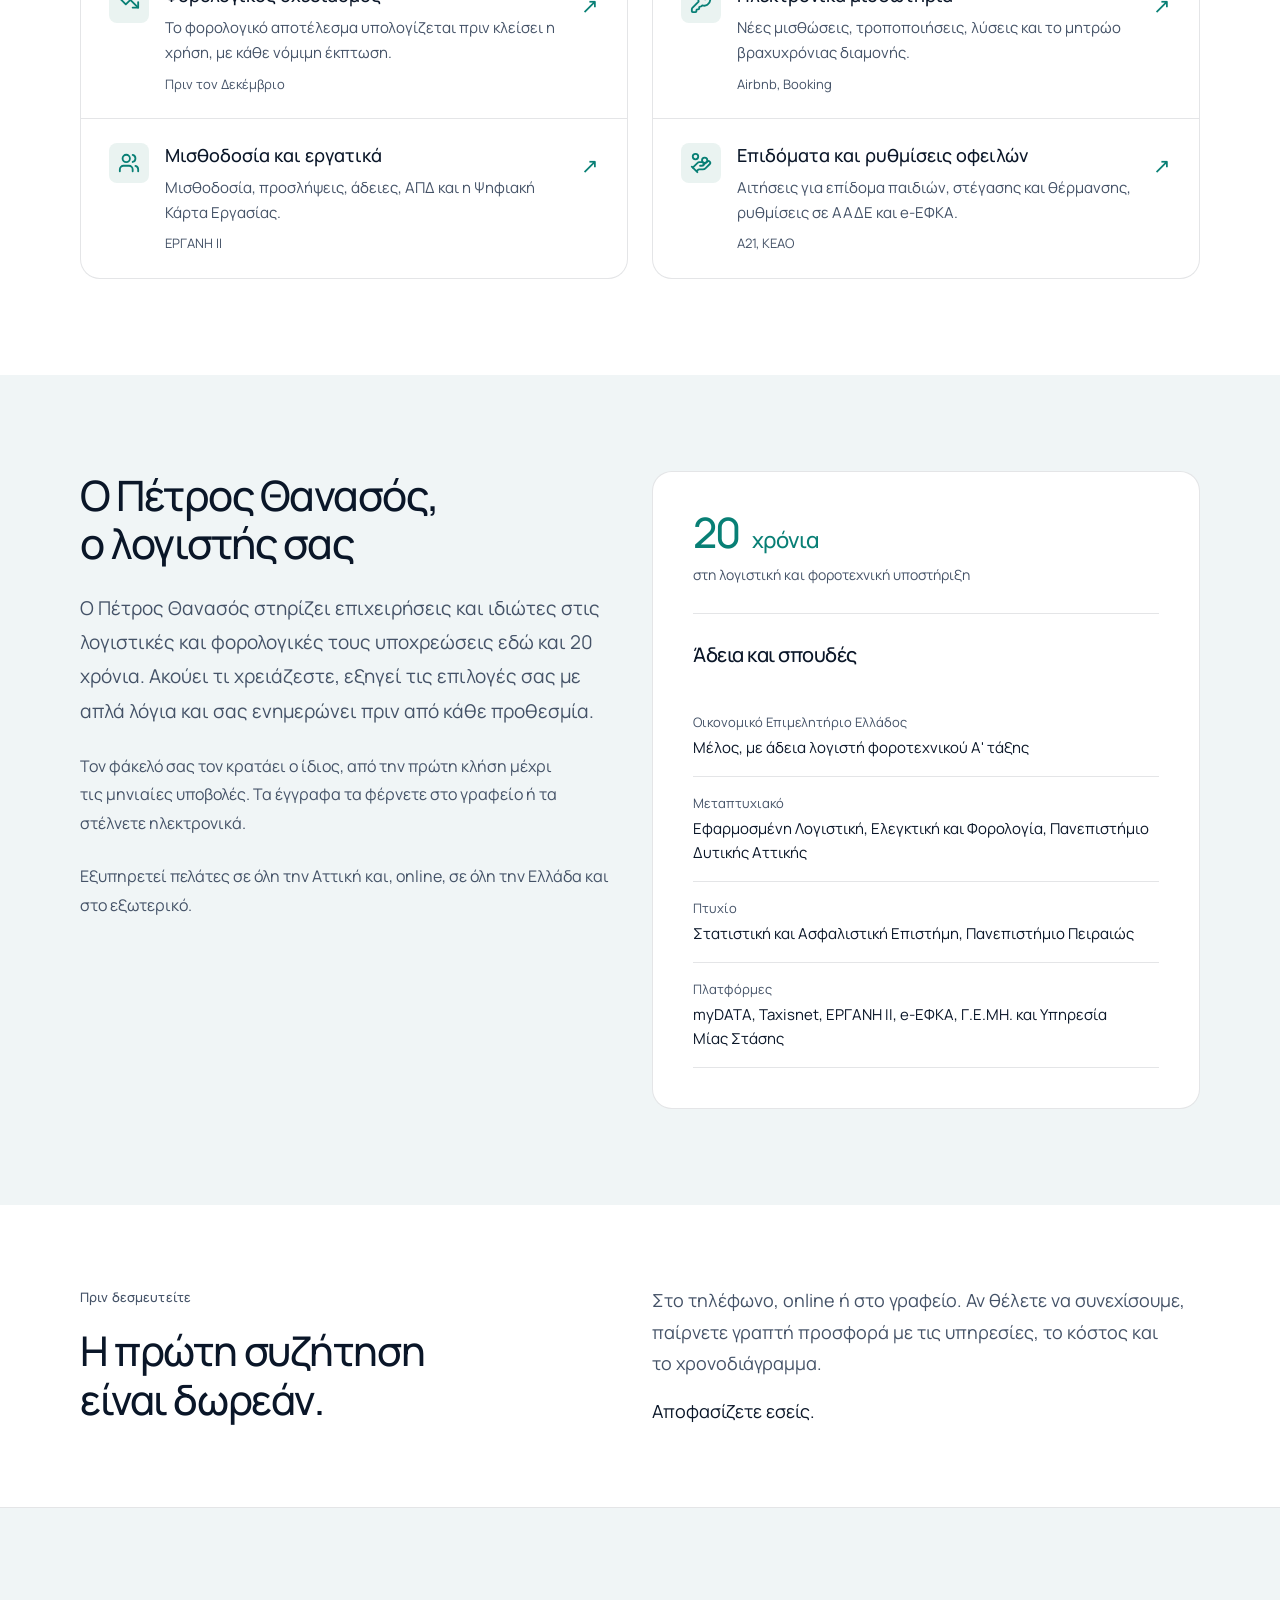
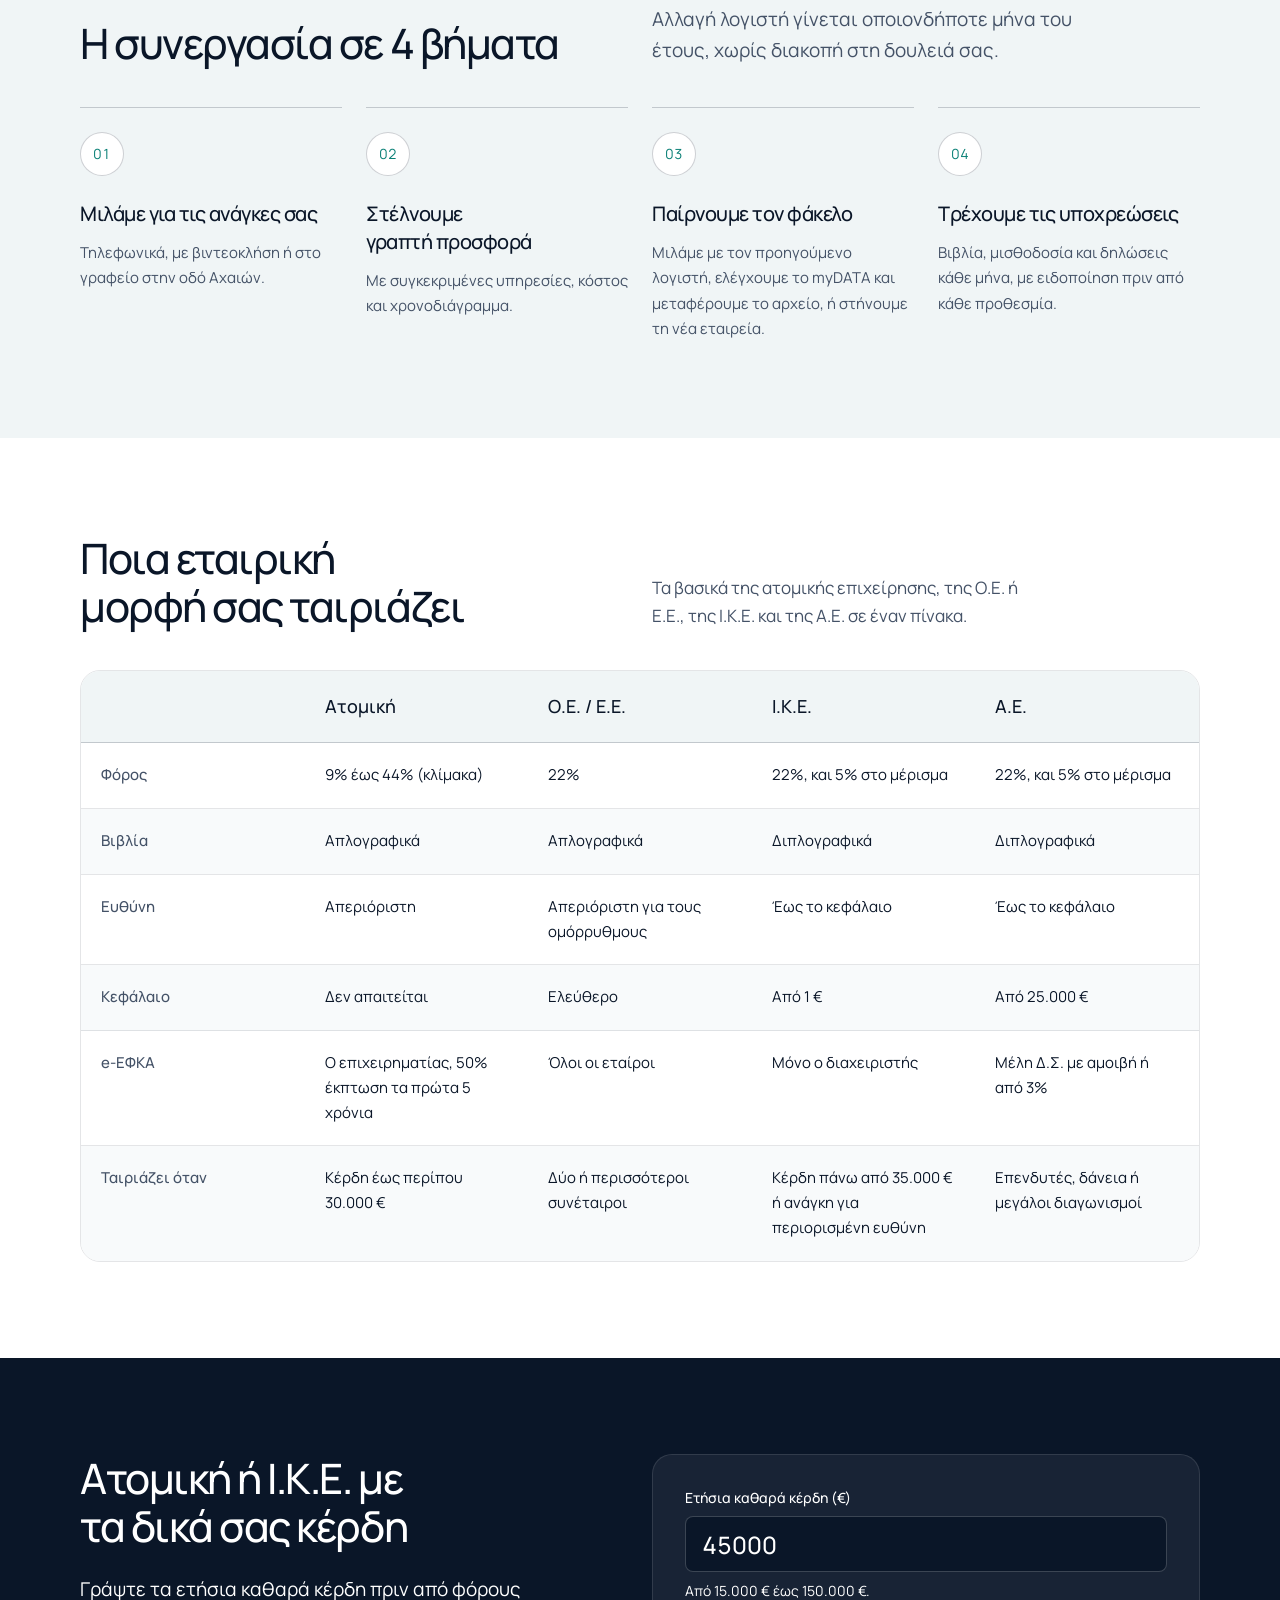
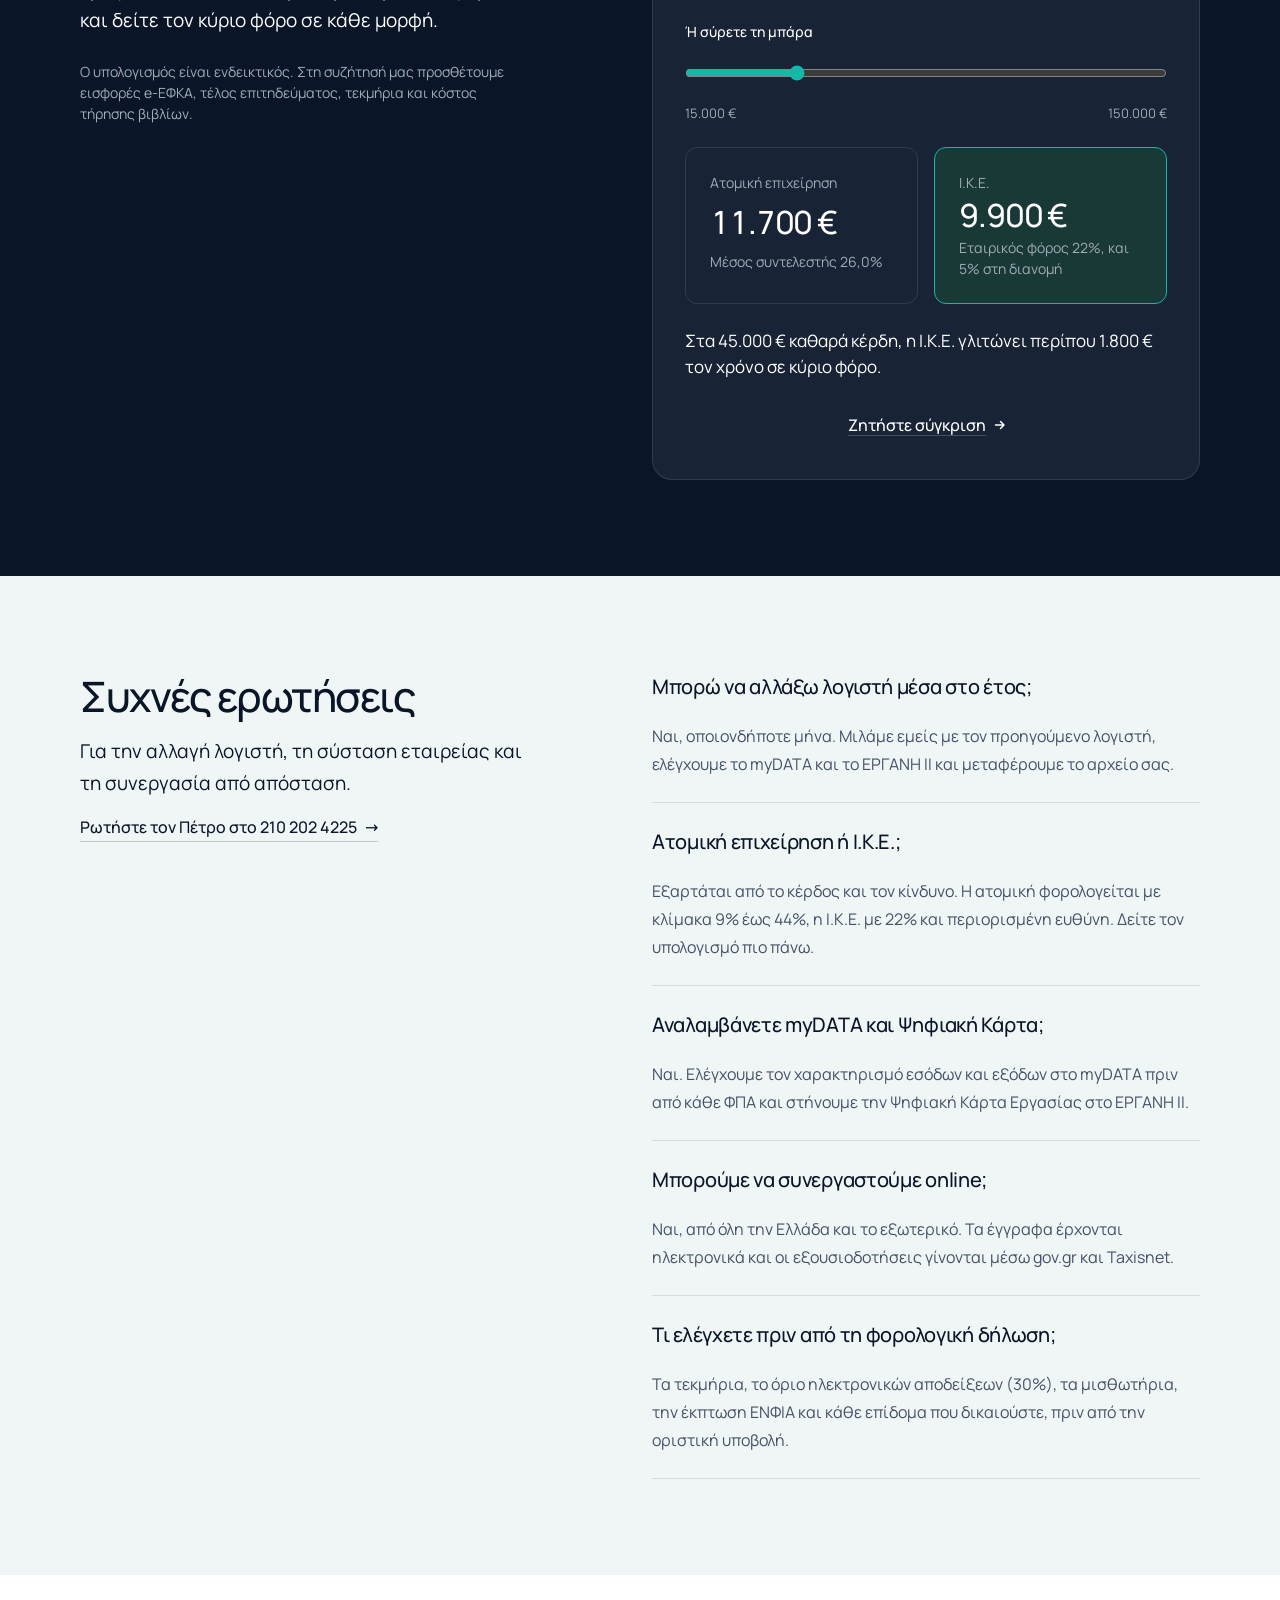
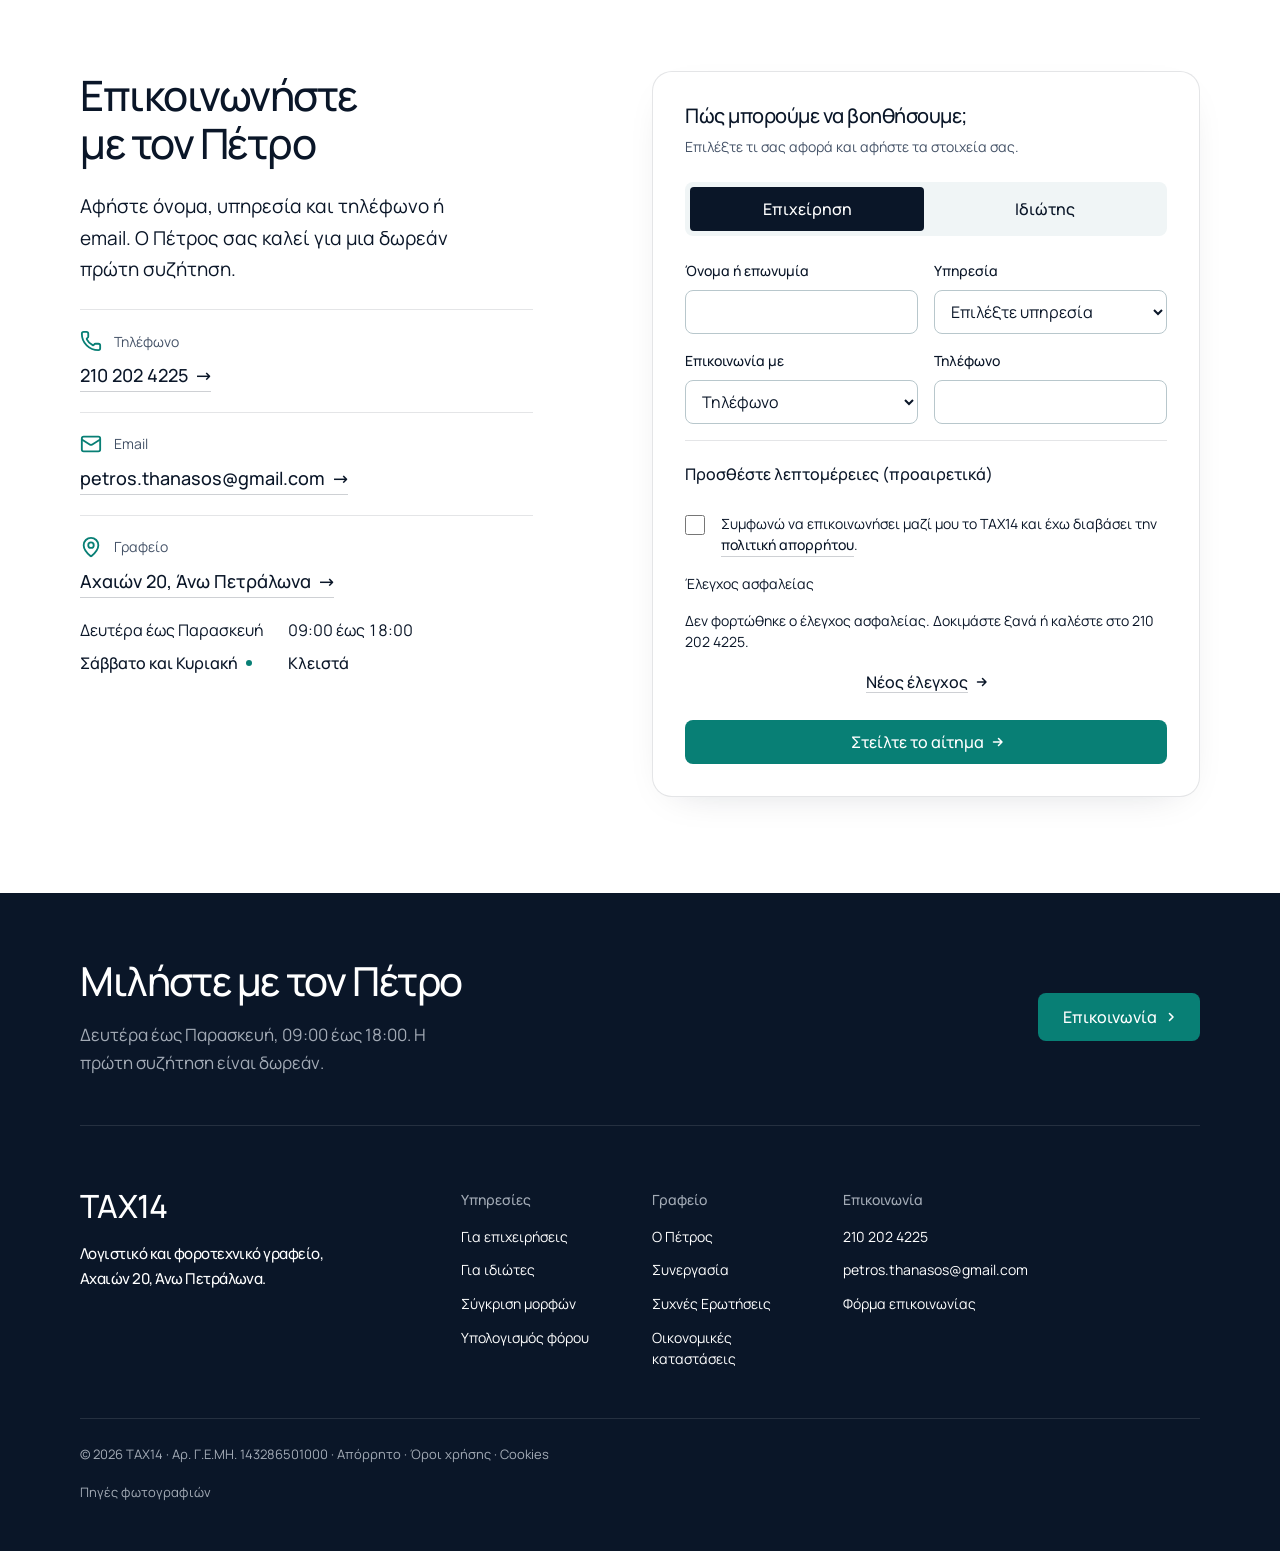
==== commit 623a8ca1: "Use the office interior photo in the hero and name Petros Thanasos (#3) * SEO quick fixes: canonical" ====
--- a/index.html
+++ b/index.html
@@ -40,12 +40,12 @@
 <link rel="stylesheet" href="assets/kit/ui/cards.css?v=1">
 <link rel="stylesheet" href="assets/kit/motion/motion.css?v=1">
 <link rel="stylesheet" href="assets/kit/layout/layout.css?v=1">
-<link rel="stylesheet" href="css/site.css?v=language1">
+<link rel="stylesheet" href="css/site.css?v=office1">
 <script src="js/head.js?v=1"></script>
 <link rel="modulepreload" href="assets/kit/moments/moments.js">
 <link rel="modulepreload" href="assets/kit/moments/lib.js">
 <link rel="modulepreload" href="assets/kit/moments/word-highlight/moment.js">
-<link rel="preload" as="image" href="assets/img/acropolis-1920.webp" imagesrcset="assets/img/acropolis-960.webp 960w, assets/img/acropolis-1280.webp 1280w, assets/img/acropolis-1920.webp 1920w, assets/img/acropolis-2560.webp 2560w, assets/img/acropolis-3840.webp 3840w" imagesizes="(min-width: 1024px) 52vw, 100vw">
+<link rel="preload" as="image" href="assets/img/office-1086.webp" imagesrcset="assets/img/office-640.webp 640w, assets/img/office-960.webp 960w, assets/img/office-1086.webp 1086w" imagesizes="(min-width: 1024px) 52vw, 100vw" fetchpriority="high">
 
 <script type="application/ld+json">
 {
@@ -59,13 +59,15 @@
       "description": "Λογιστικό και φοροτεχνικό γραφείο στα Άνω Πετράλωνα, Αθήνα, με 20 χρόνια εμπειρίας. Τήρηση βιβλίων, σύσταση εταιρειών, myDATA, μισθοδοσία ΕΡΓΑΝΗ ΙΙ και φορολογικές δηλώσεις ιδιωτών (Ε1, Ε2, Ε9, ΕΝΦΙΑ).",
       "url": "https://tax14.gr/",
       "logo": "https://tax14.gr/assets/favicon.svg",
-      "image": "https://tax14.gr/assets/og-image.png",
+      "image": ["https://tax14.gr/assets/og-image.png", "https://tax14.gr/assets/img/office-1086.webp"],
       "telephone": "+30-210-202-4225",
       "email": "petros.thanasos@gmail.com",
       "identifier": { "@type": "PropertyValue", "propertyID": "GEMI", "value": "143286501000" },
       "geo": { "@type": "GeoCoordinates", "latitude": 37.968365, "longitude": 23.71135 },
       "hasMap": "https://maps.app.goo.gl/hke93yHojwCLQBmC6",
       "knowsLanguage": ["el", "en"],
+      "founder": { "@id": "https://tax14.gr/#petros" },
+      "employee": { "@id": "https://tax14.gr/#petros" },
       "contactPoint": {
         "@type": "ContactPoint",
         "contactType": "customer service",
@@ -109,6 +111,23 @@
       }
     },
     {
+      "@type": "Person",
+      "@id": "https://tax14.gr/#petros",
+      "name": "Πέτρος Θανασός",
+      "givenName": "Πέτρος",
+      "familyName": "Θανασός",
+      "jobTitle": "Λογιστής φοροτεχνικός Α' τάξης",
+      "email": "petros.thanasos@gmail.com",
+      "telephone": "+30-210-202-4225",
+      "worksFor": { "@id": "https://tax14.gr/#organization" },
+      "memberOf": { "@type": "Organization", "name": "Οικονομικό Επιμελητήριο Ελλάδος" },
+      "alumniOf": [
+        { "@type": "CollegeOrUniversity", "name": "Πανεπιστήμιο Δυτικής Αττικής" },
+        { "@type": "CollegeOrUniversity", "name": "Πανεπιστήμιο Πειραιώς" }
+      ],
+      "knowsLanguage": ["el", "en"]
+    },
+    {
       "@type": "WebSite",
       "@id": "https://tax14.gr/#website",
       "url": "https://tax14.gr/",
@@ -135,8 +154,7 @@
 <!-- Accounting office: split photographic opening, content-height sections,
      navy calculator and footer, teal actions, Greek Manrope typography.
      The free-call statement uses the kit's word-highlight moment.
-     photograph: Acropolis of Athens from Philopappos Hill, A.Savin, Wikipedia,
-     via Wikimedia Commons, CC BY-SA 3.0; selected as the neighbourhood landmark -->
+     photograph: the TAX14 office interior, supplied by the owner -->
 
 <header class="nav">
   <div class="wrap nav__bar">
@@ -188,7 +206,7 @@
           <p class="hero__note">Η πρώτη συζήτηση είναι δωρεάν.</p>
         </div>
       </div>
-      <div class="hero__visual"><img class="hero__bg" src="assets/img/acropolis-1920.webp" srcset="assets/img/acropolis-960.webp 960w, assets/img/acropolis-1280.webp 1280w, assets/img/acropolis-1920.webp 1920w, assets/img/acropolis-2560.webp 2560w, assets/img/acropolis-3840.webp 3840w" sizes="(min-width: 1024px) 52vw, 100vw" width="1920" height="1200" alt="Η Ακρόπολη της Αθήνας με τον Παρθενώνα, όπως φαίνεται από τον λόφο του Φιλοπάππου" fetchpriority="high" decoding="async" data-source="library" data-subject="the neighbourhood landmark: Acropolis of Athens viewed from Philopappos Hill"></div>
+      <div class="hero__visual"><img class="hero__bg" src="assets/img/office-1086.webp" srcset="assets/img/office-640.webp 640w, assets/img/office-960.webp 960w, assets/img/office-1086.webp 1086w" sizes="(min-width: 1024px) 52vw, 100vw" width="1086" height="815" alt="Το εσωτερικό του λογιστικού γραφείου TAX14 στα Άνω Πετράλωνα, με γραφεία εργασίας, οθόνες και ράφια με κλασέρ" fetchpriority="high" decoding="async" data-source="owner" data-subject="the TAX14 office interior at Achaion 20, Ano Petralona"></div>
       <dl class="hero__proof">
         <div><dt>20 χρόνια</dt><dd>λογιστικής εμπειρίας</dd></div>
         <div><dt>Α' τάξης</dt><dd>μέλος Οικονομικού Επιμελητηρίου</dd></div>
@@ -230,8 +248,8 @@
     <div class="wrap">
       <div class="grid grid--top">
         <div class="span-6 stack-5">
-          <h2 id="petros-h">Ο Πέτρος, ο λογιστής σας</h2>
-          <p class="t-lead measure">Ο Πέτρος στηρίζει επιχειρήσεις και ιδιώτες στις λογιστικές και φορολογικές τους υποχρεώσεις εδώ και 20 χρόνια. Ακούει τι χρειάζεστε, εξηγεί τις επιλογές σας με απλά λόγια και σας ενημερώνει πριν από κάθε προθεσμία.</p>
+          <h2 id="petros-h">Ο Πέτρος Θανασός, ο λογιστής σας</h2>
+          <p class="t-lead measure">Ο Πέτρος Θανασός στηρίζει επιχειρήσεις και ιδιώτες στις λογιστικές και φορολογικές τους υποχρεώσεις εδώ και 20 χρόνια. Ακούει τι χρειάζεστε, εξηγεί τις επιλογές σας με απλά λόγια και σας ενημερώνει πριν από κάθε προθεσμία.</p>
           <p class="measure">Τον φάκελό σας τον κρατάει ο ίδιος, από την πρώτη κλήση μέχρι τις μηνιαίες υποβολές. Τα έγγραφα τα φέρνετε στο γραφείο ή τα στέλνετε ηλεκτρονικά.</p>
           <p class="measure">Εξυπηρετεί πελάτες σε όλη την Αττική και, online, σε όλη την Ελλάδα και στο εξωτερικό.</p>
         </div>
@@ -498,7 +516,7 @@
       <div class="footer__legal">
         <span>&copy; <span id="current-year">2026</span> TAX14 · Αρ. Γ.Ε.ΜΗ. 143286501000 · <a href="privacy.html">Απόρρητο</a> · <a href="terms.html">Όροι χρήσης</a> · <a href="cookies.html">Cookies</a></span>
         <div class="socials"></div>
-        <a class="credits" href="credits.html">Φωτογραφία μέσω Wikimedia Commons</a>
+        <a class="credits" href="credits.html">Πηγές φωτογραφιών</a>
       </div>
     </div>
   </div>
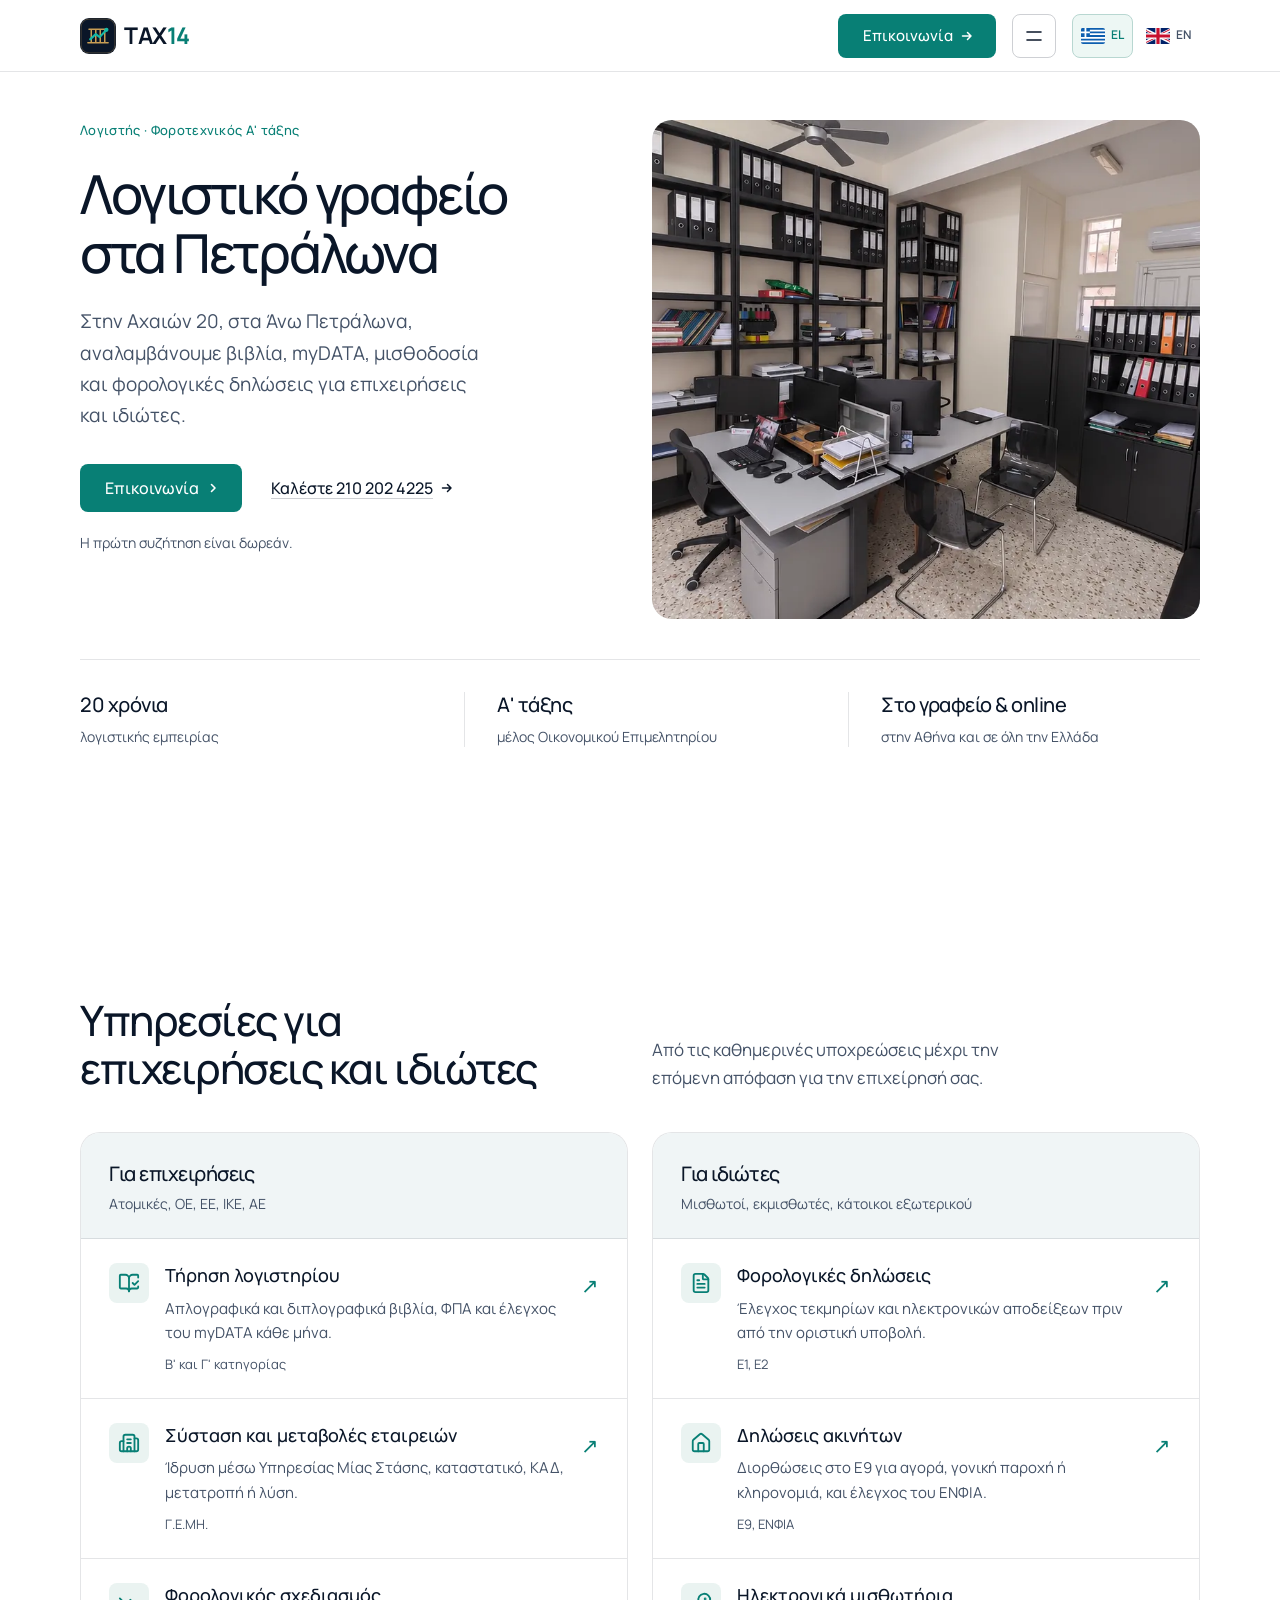
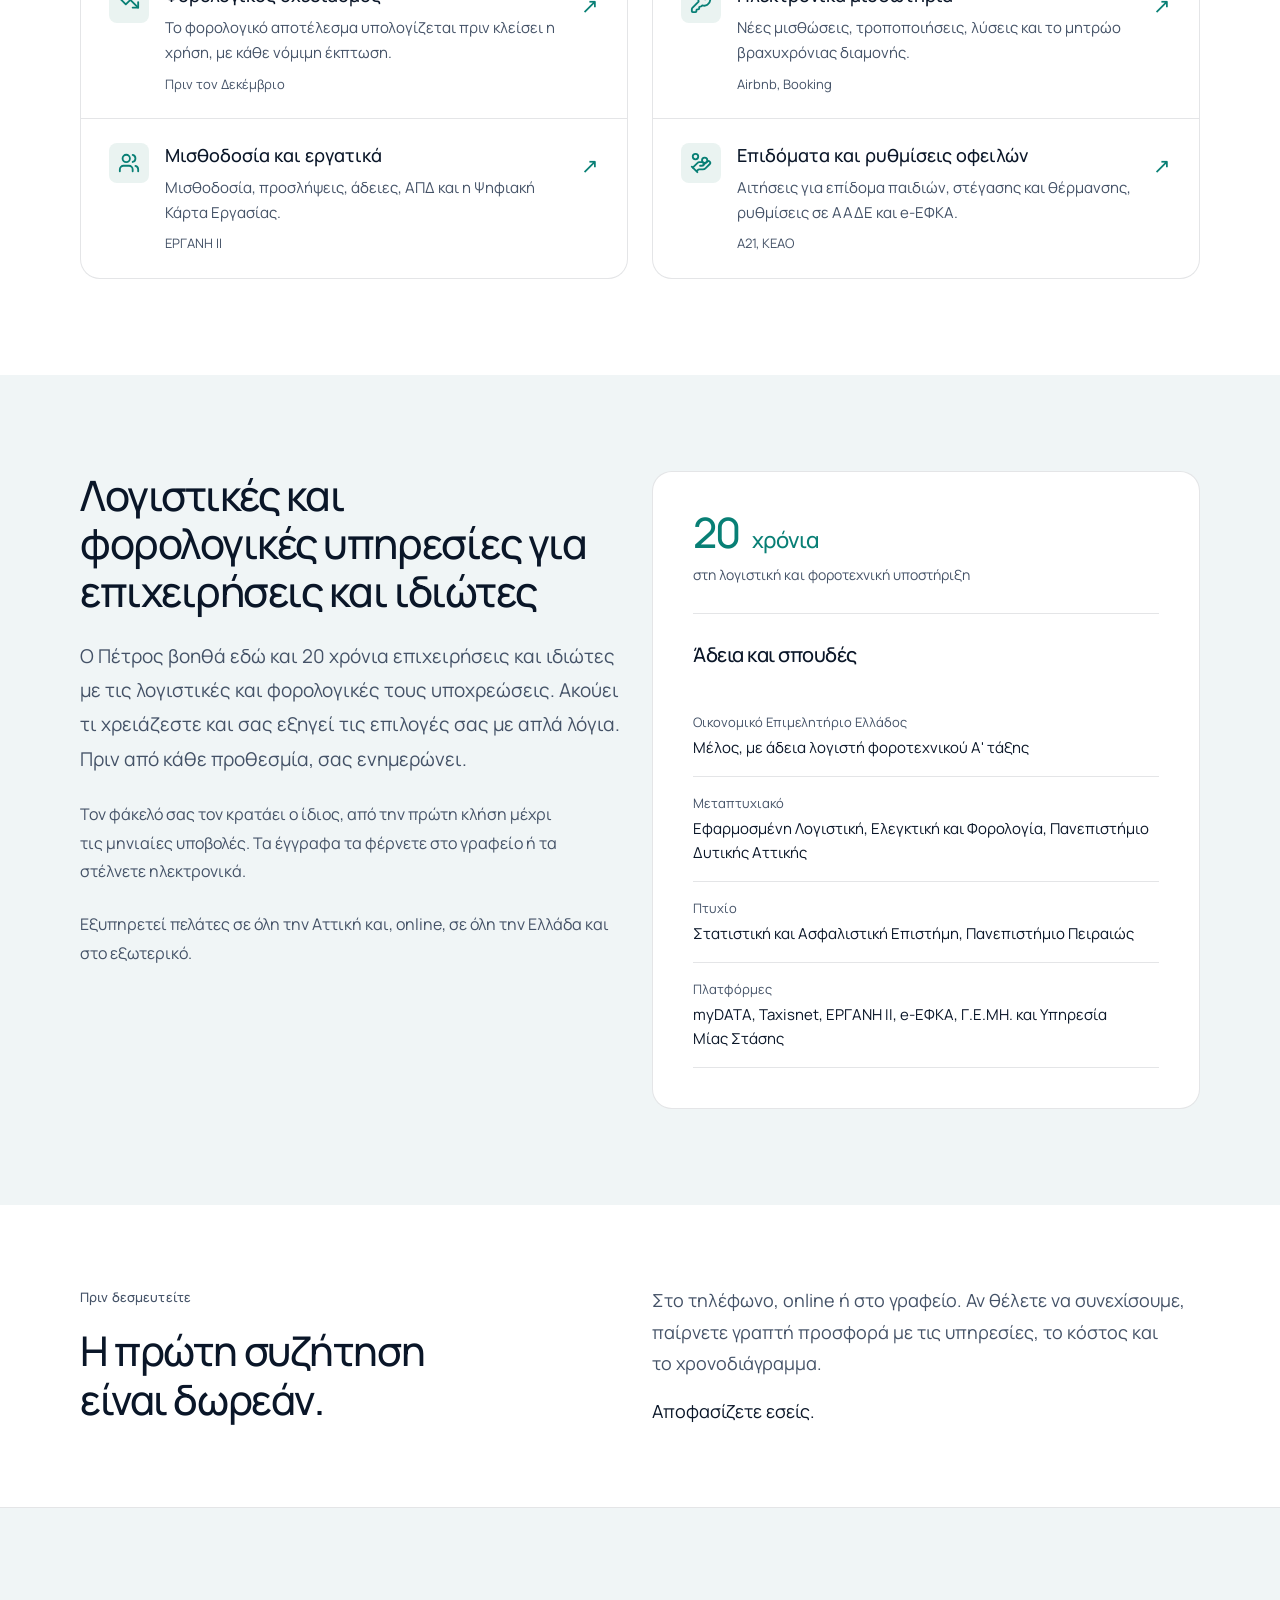
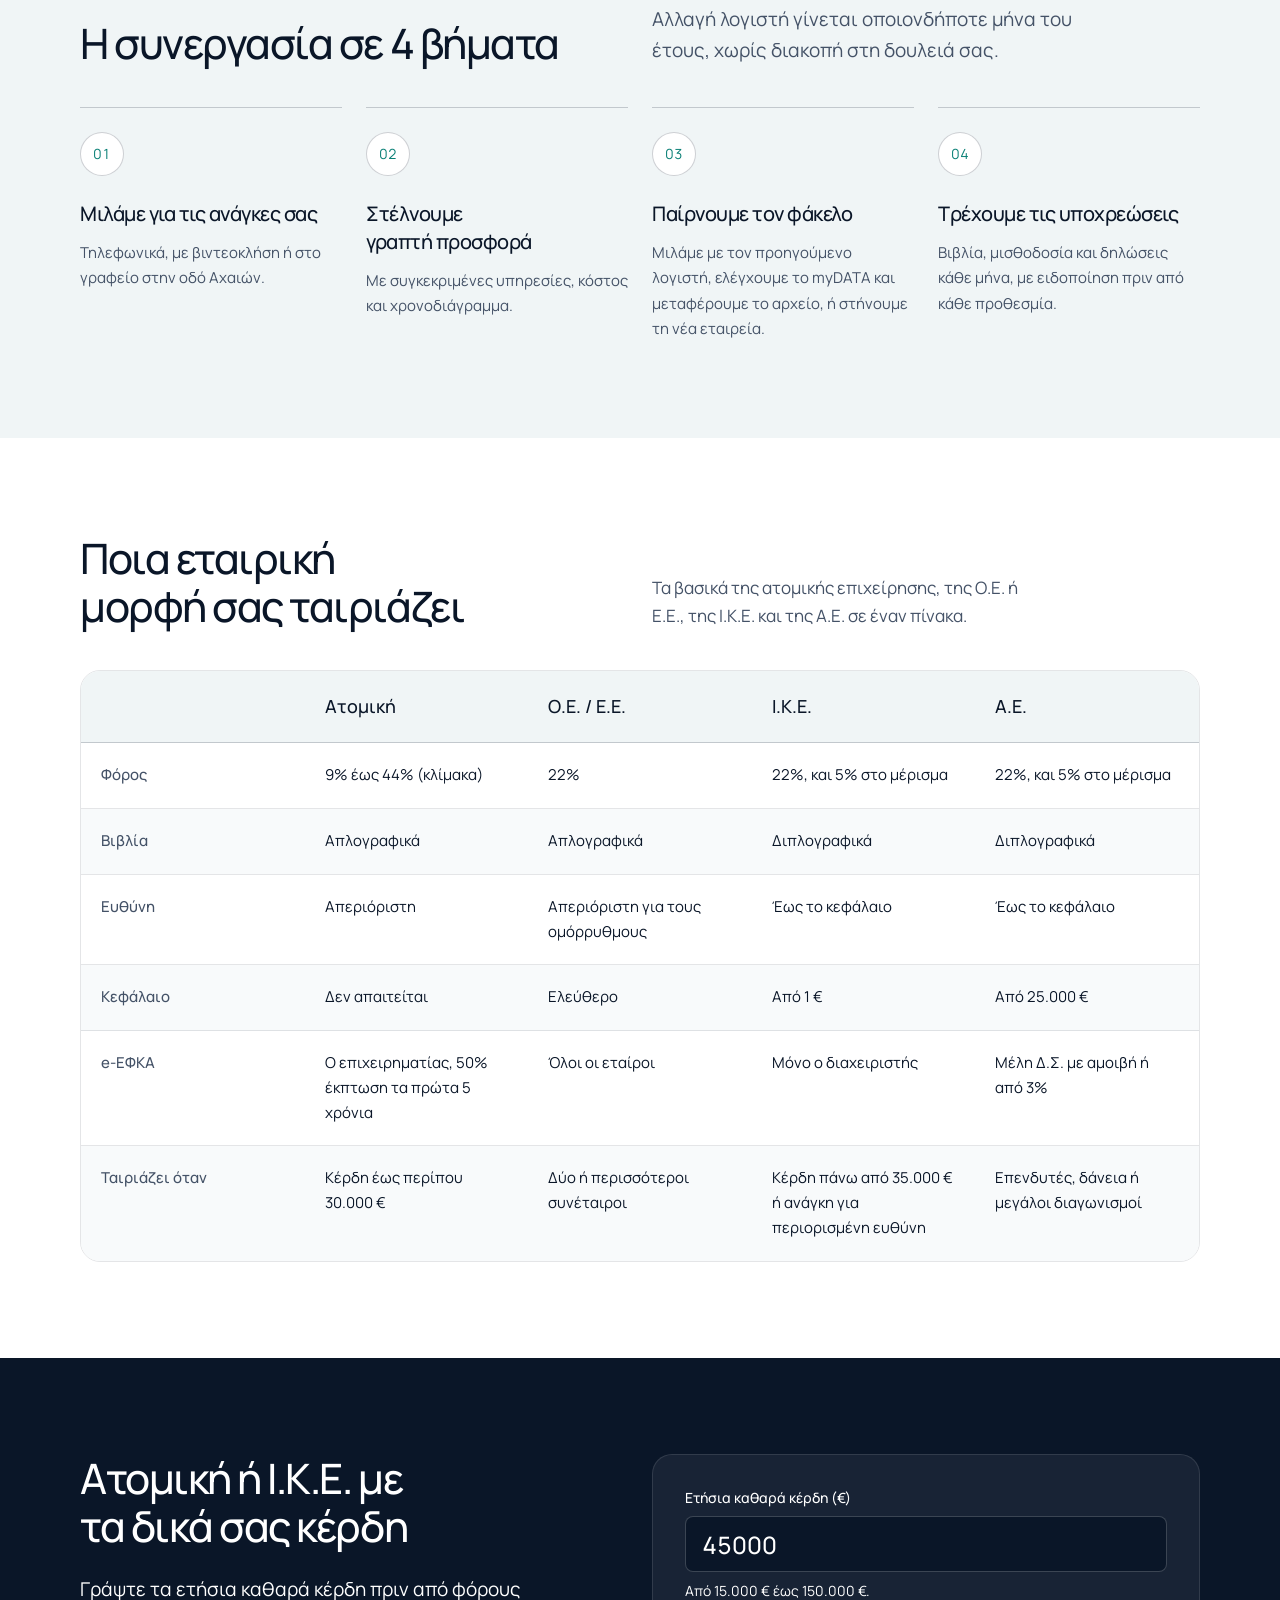
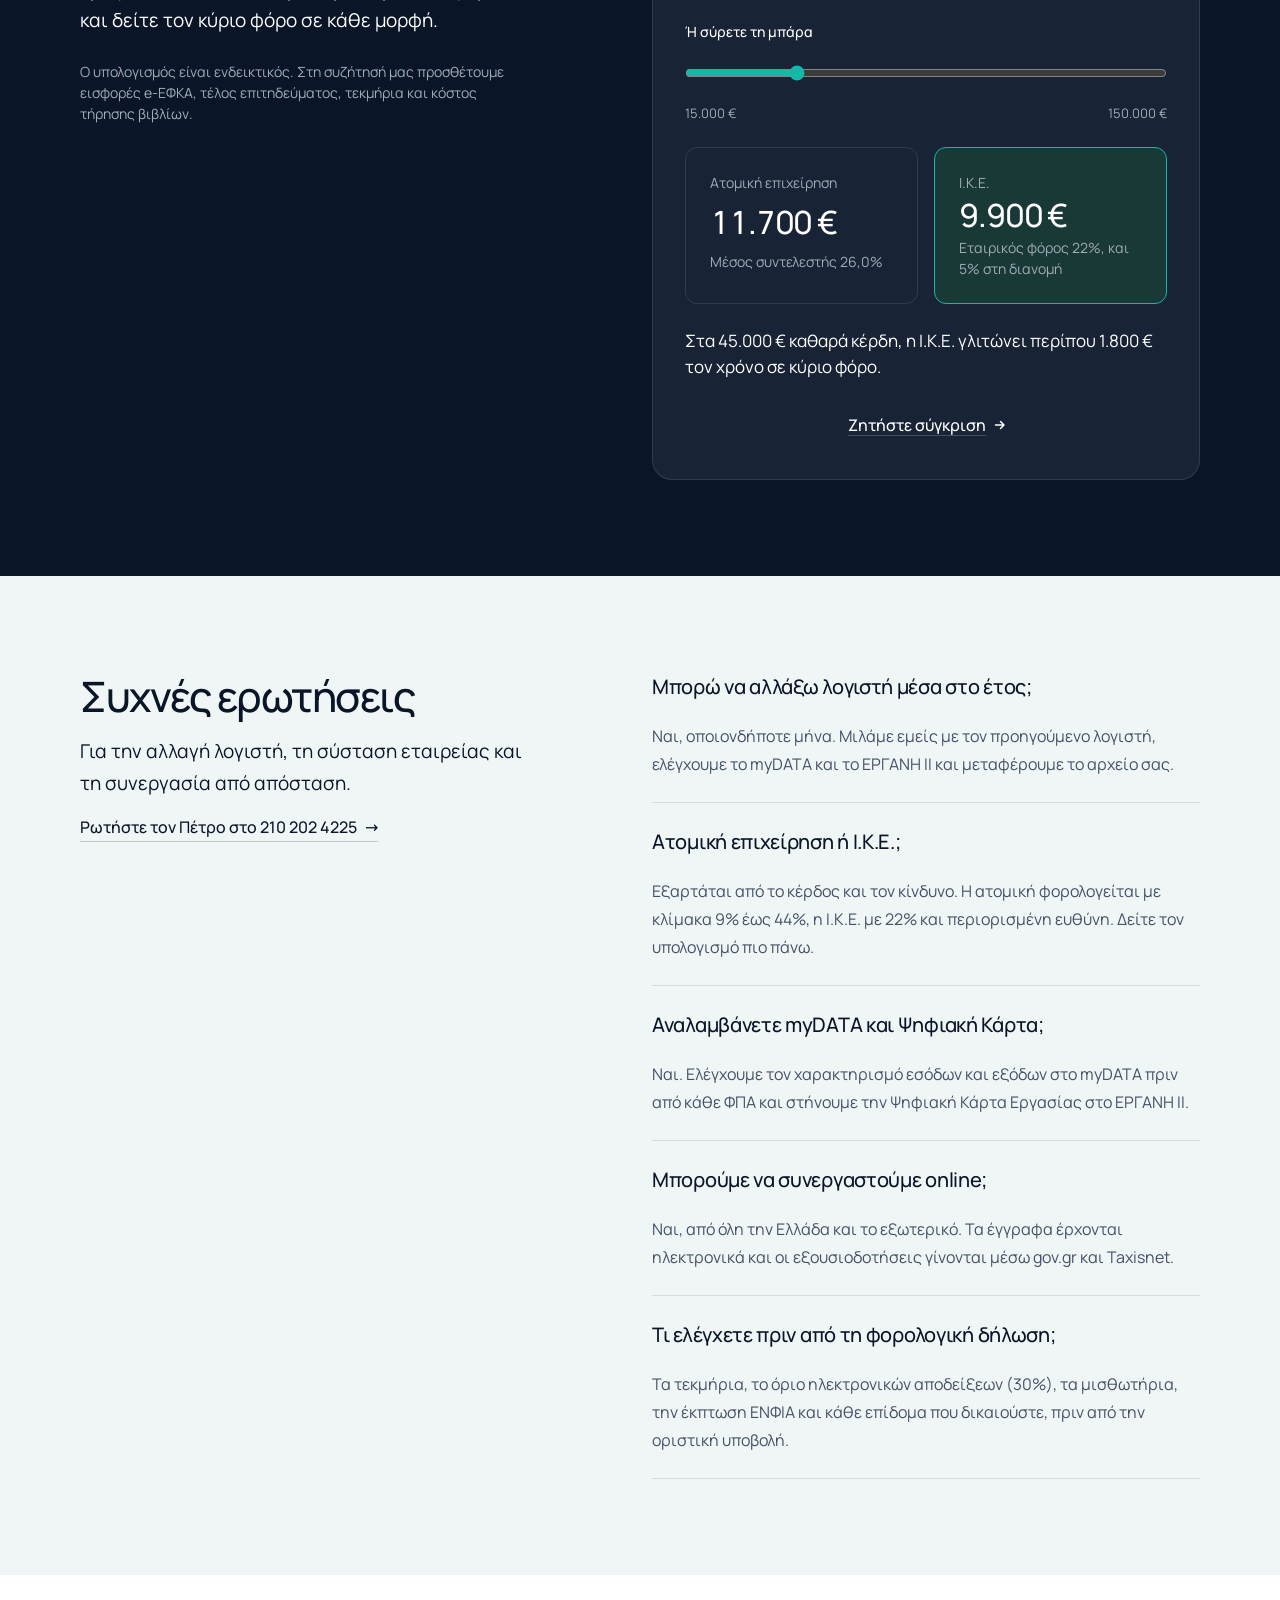
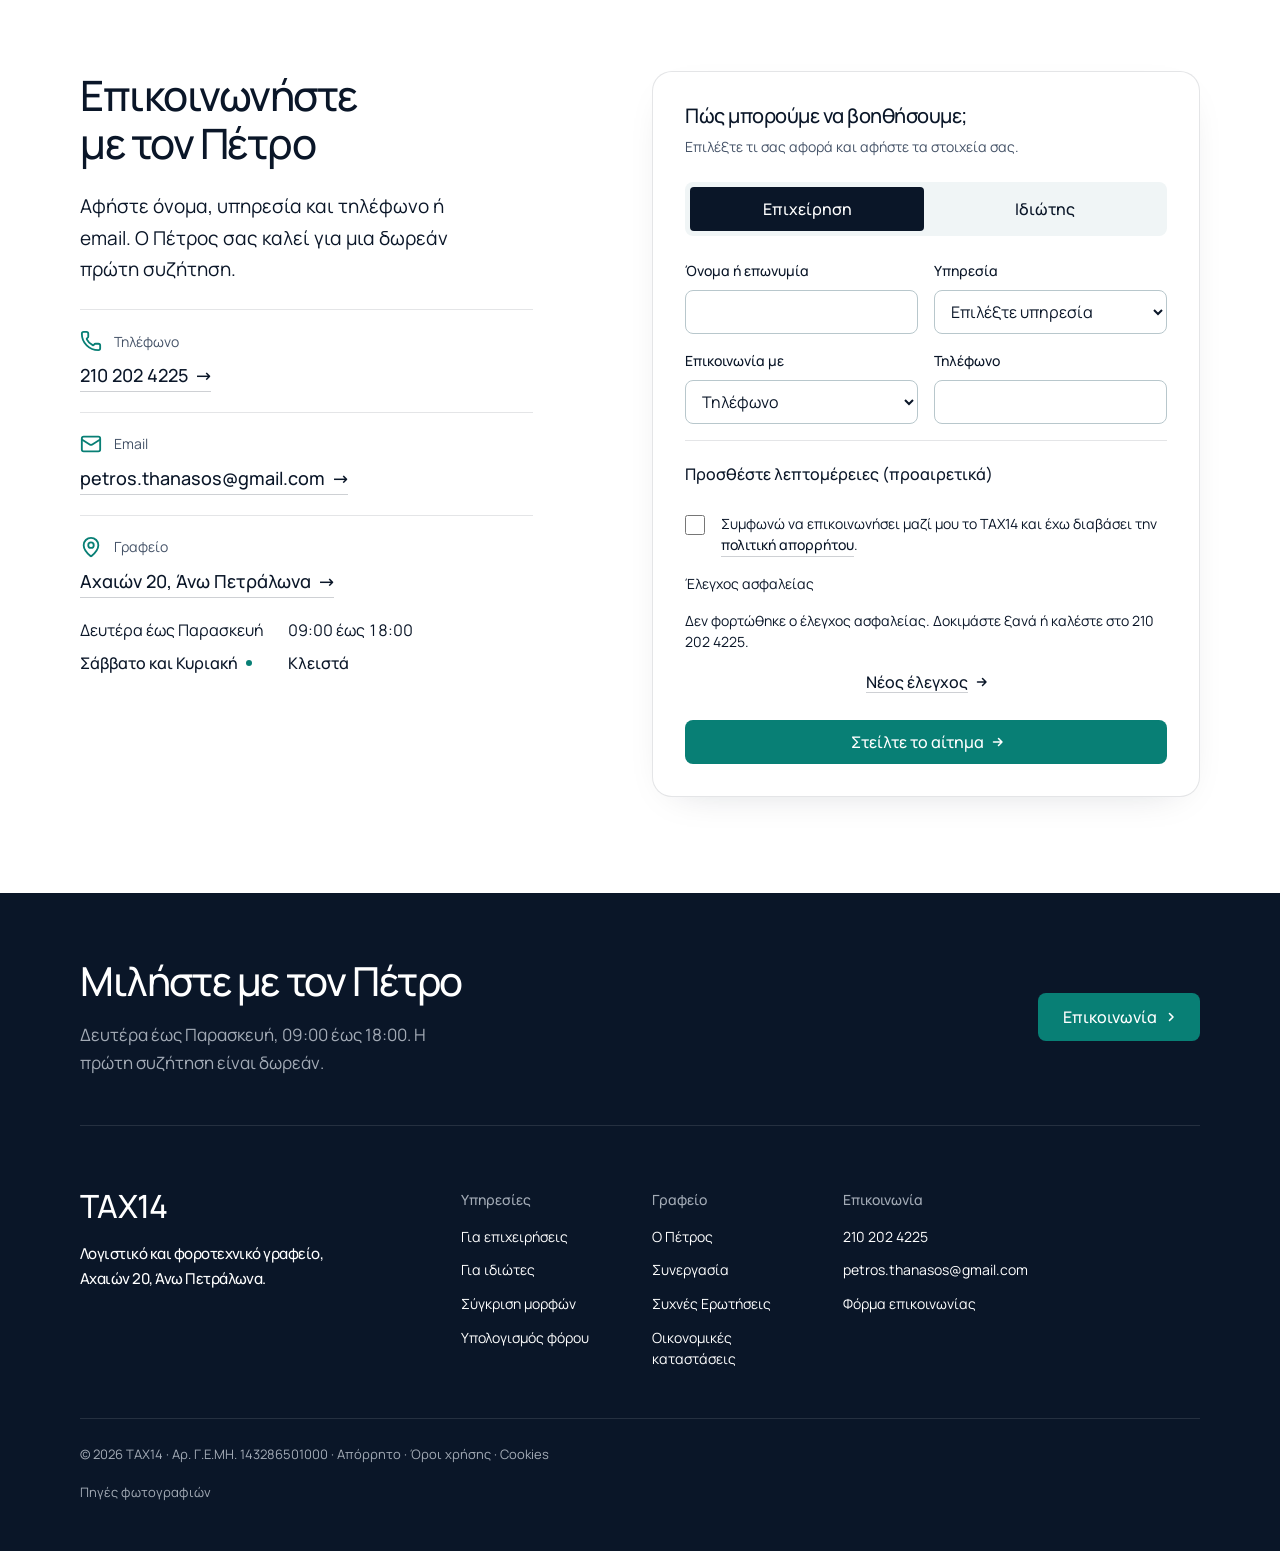
==== commit 516a7283: "Update the Petros about section heading and intro paragraph Co-Authored-By: Claude Opus 5.5 <noreply" ====
--- a/index.html
+++ b/index.html
@@ -248,8 +248,8 @@
     <div class="wrap">
       <div class="grid grid--top">
         <div class="span-6 stack-5">
-          <h2 id="petros-h">Ο Πέτρος Θανασός, ο λογιστής σας</h2>
-          <p class="t-lead measure">Ο Πέτρος Θανασός στηρίζει επιχειρήσεις και ιδιώτες στις λογιστικές και φορολογικές τους υποχρεώσεις εδώ και 20 χρόνια. Ακούει τι χρειάζεστε, εξηγεί τις επιλογές σας με απλά λόγια και σας ενημερώνει πριν από κάθε προθεσμία.</p>
+          <h2 id="petros-h">Λογιστικές και φορολογικές υπηρεσίες για επιχειρήσεις και ιδιώτες</h2>
+          <p class="t-lead measure">Ο Πέτρος βοηθά εδώ και 20 χρόνια επιχειρήσεις και ιδιώτες με τις λογιστικές και φορολογικές τους υποχρεώσεις. Ακούει τι χρειάζεστε και σας εξηγεί τις επιλογές σας με απλά λόγια. Πριν από κάθε προθεσμία, σας ενημερώνει.</p>
           <p class="measure">Τον φάκελό σας τον κρατάει ο ίδιος, από την πρώτη κλήση μέχρι τις μηνιαίες υποβολές. Τα έγγραφα τα φέρνετε στο γραφείο ή τα στέλνετε ηλεκτρονικά.</p>
           <p class="measure">Εξυπηρετεί πελάτες σε όλη την Αττική και, online, σε όλη την Ελλάδα και στο εξωτερικό.</p>
         </div>
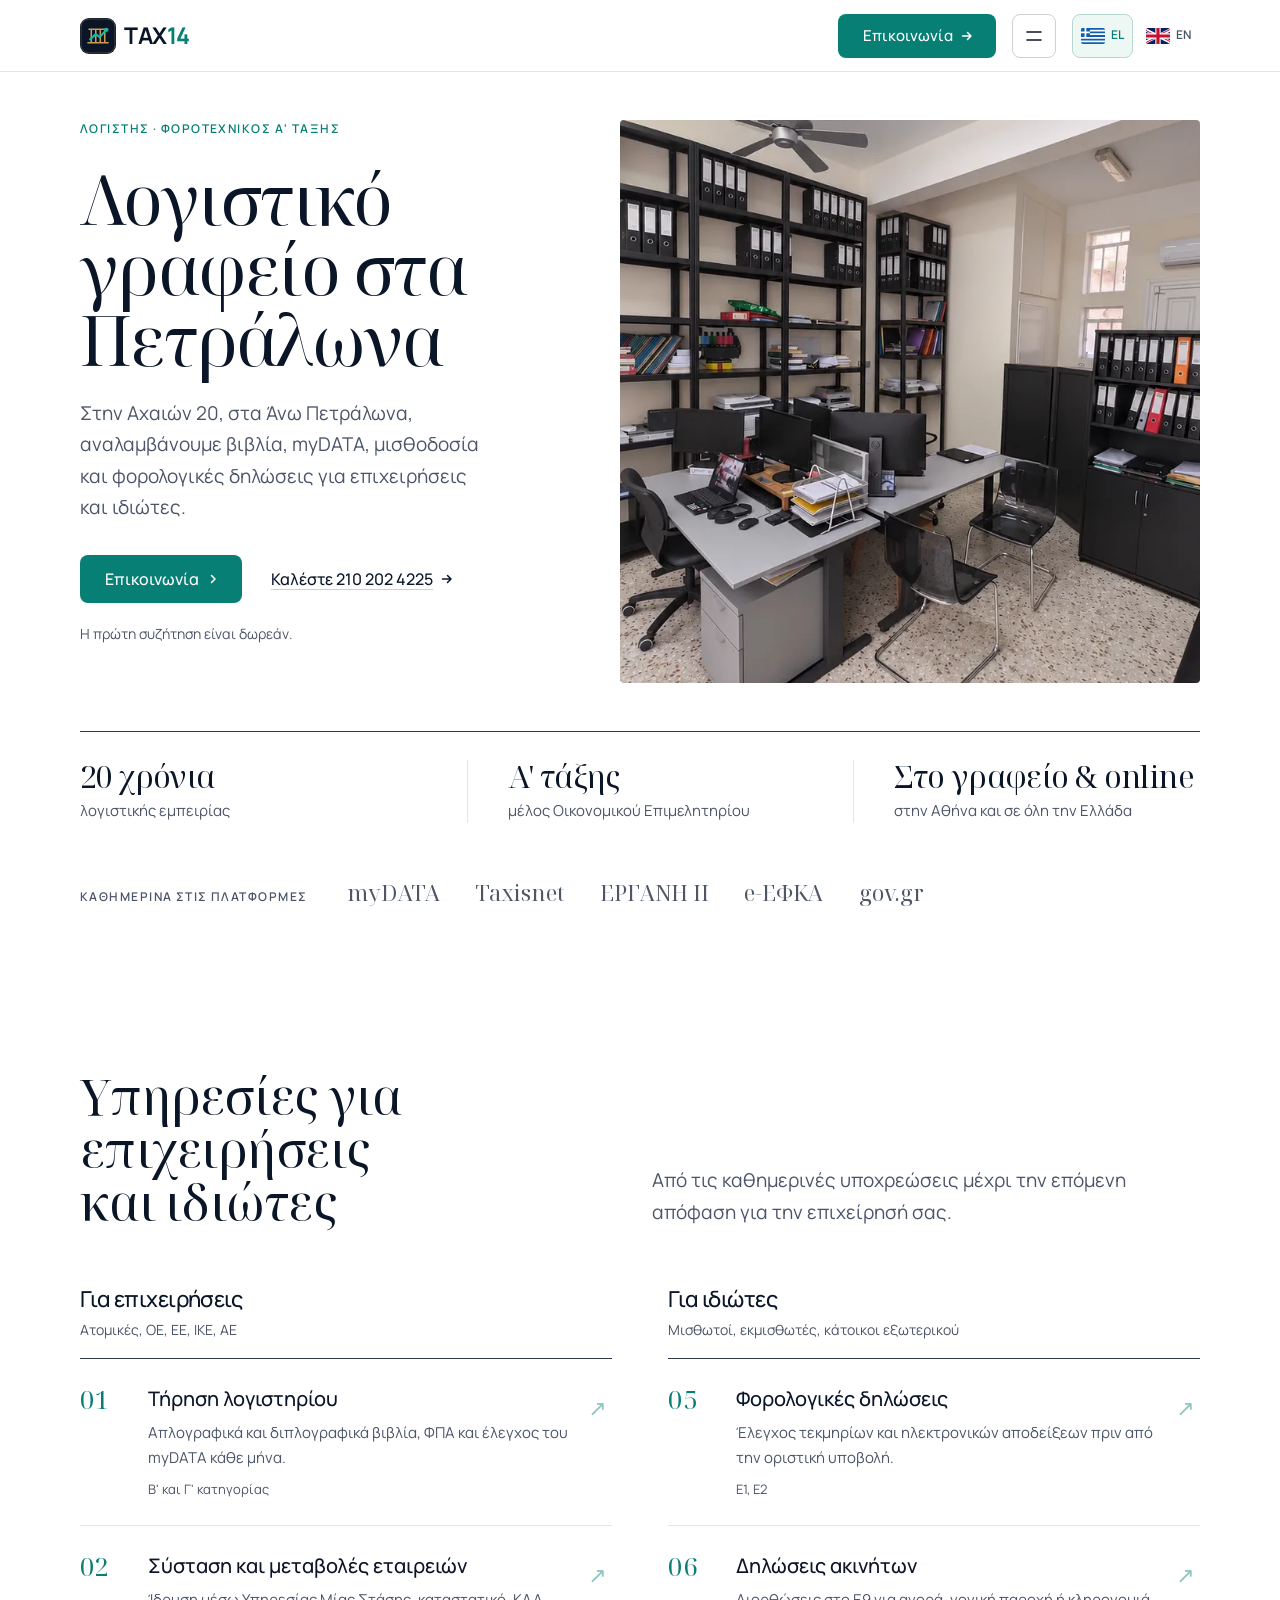
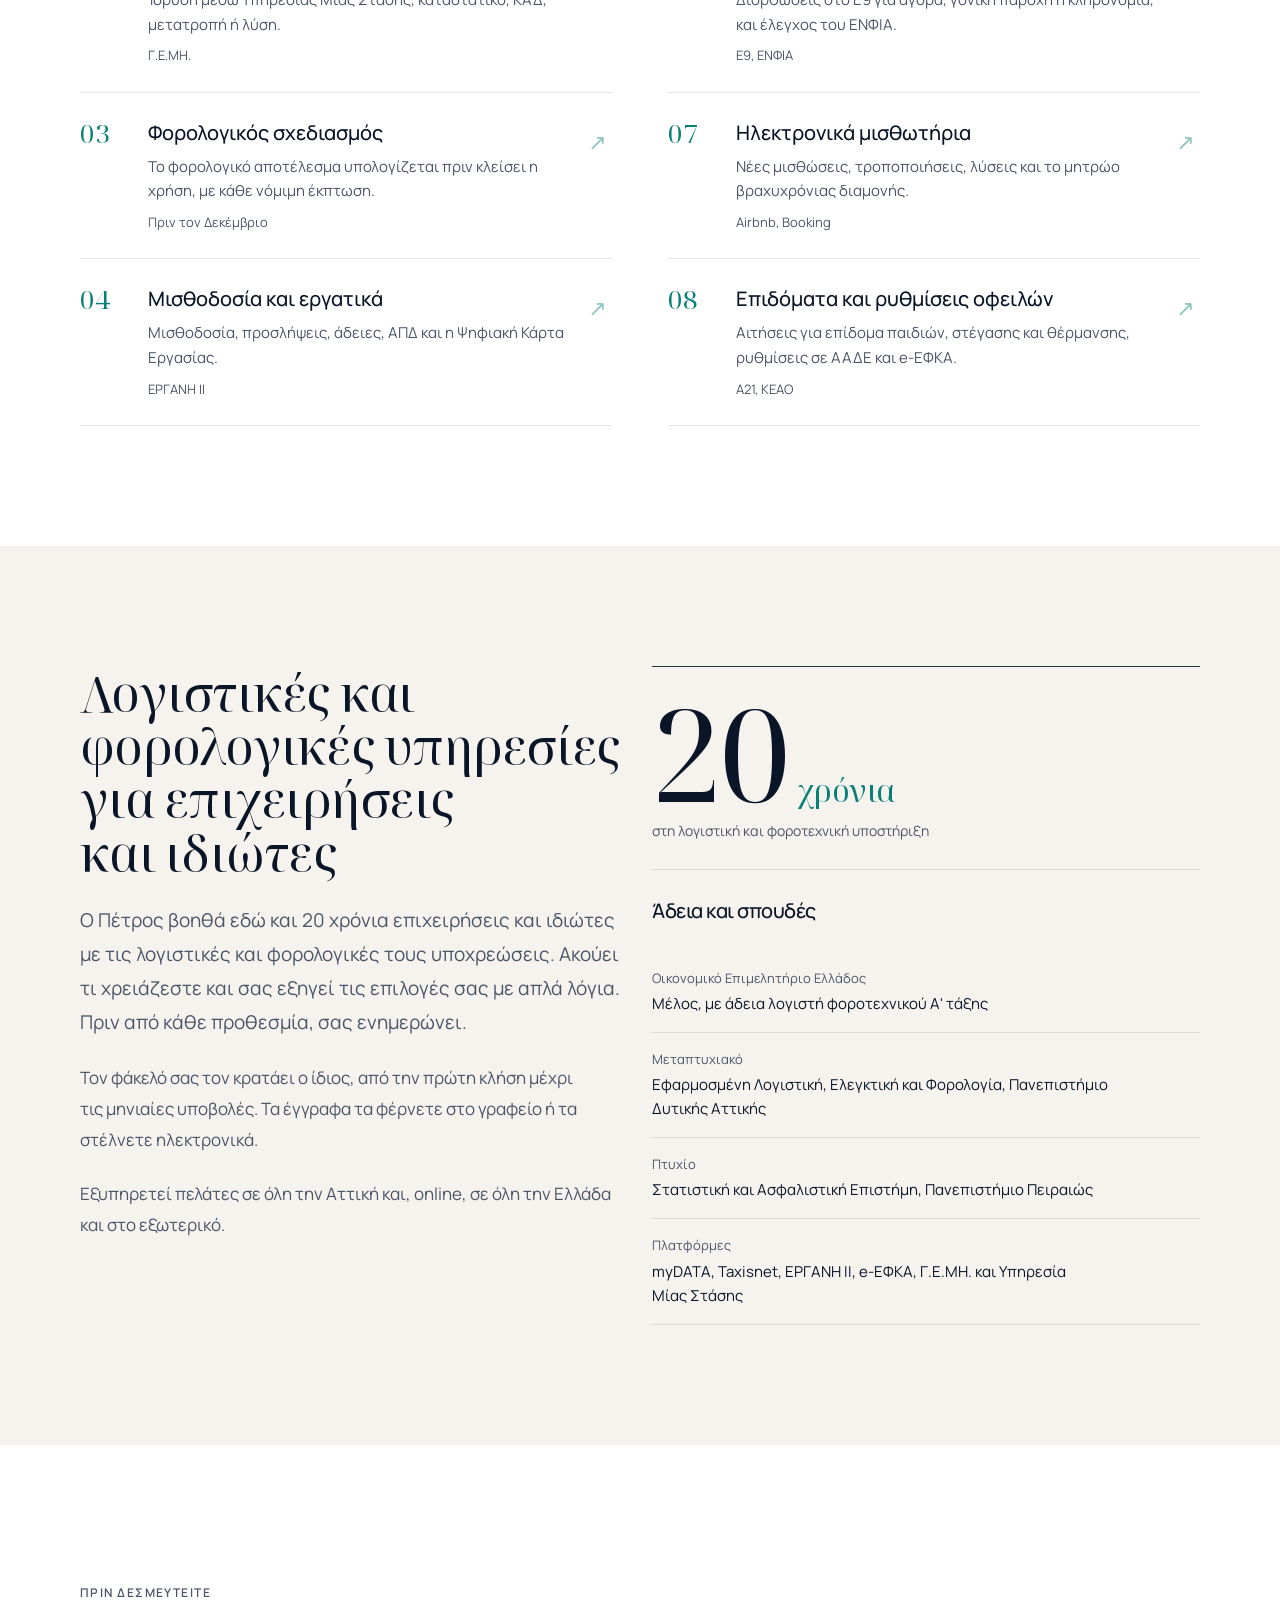
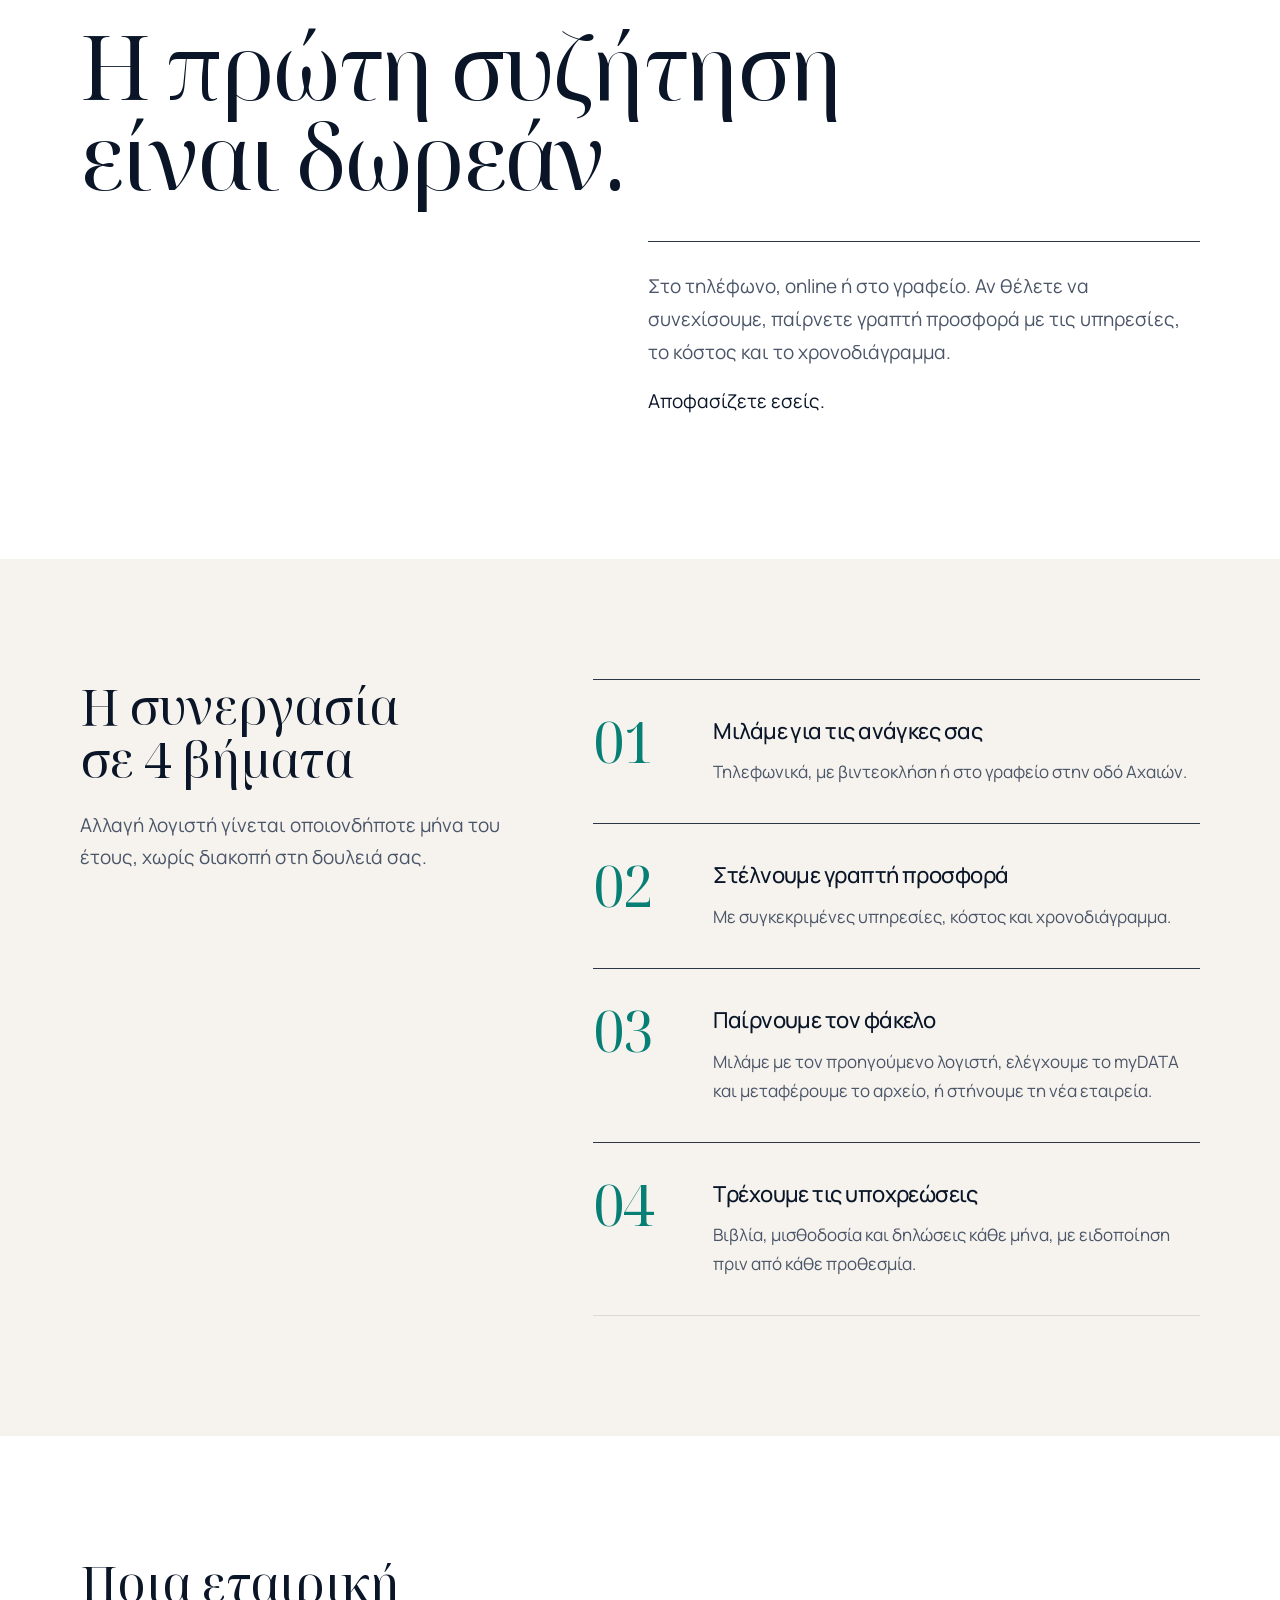
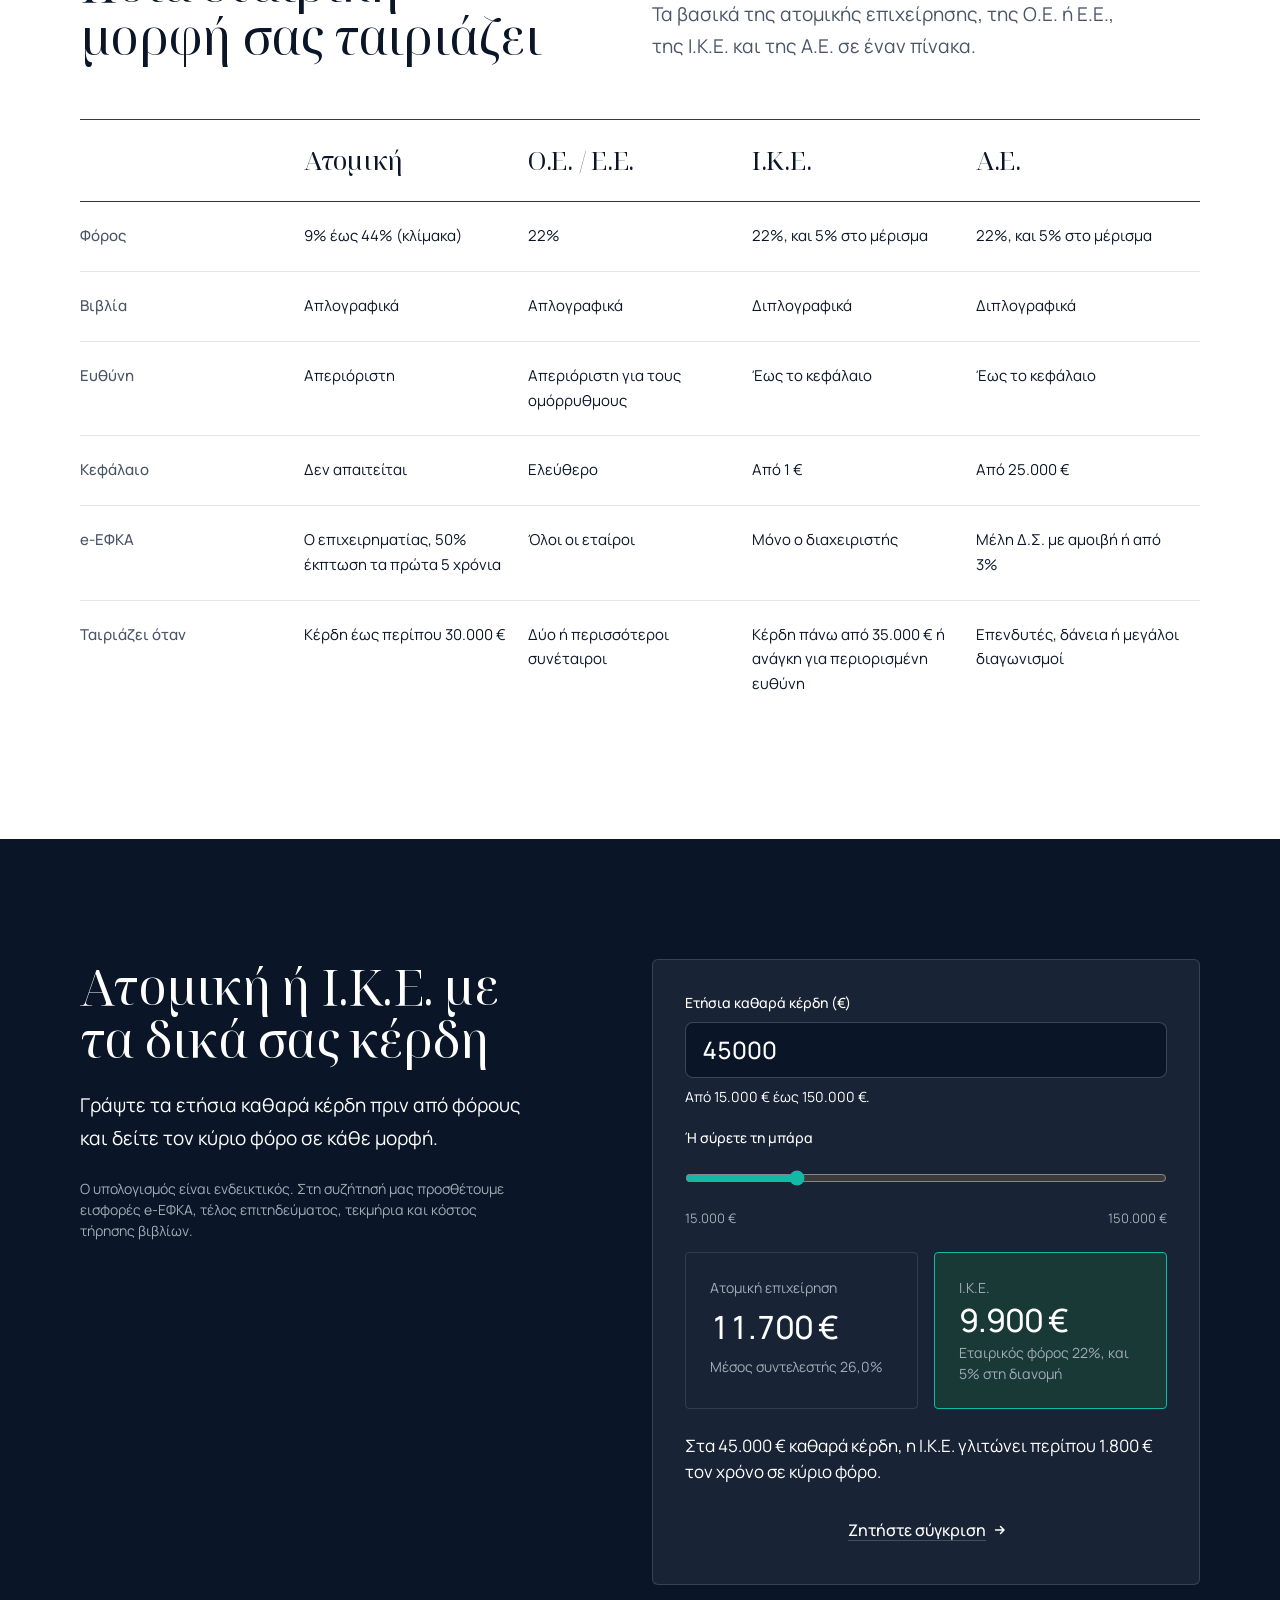
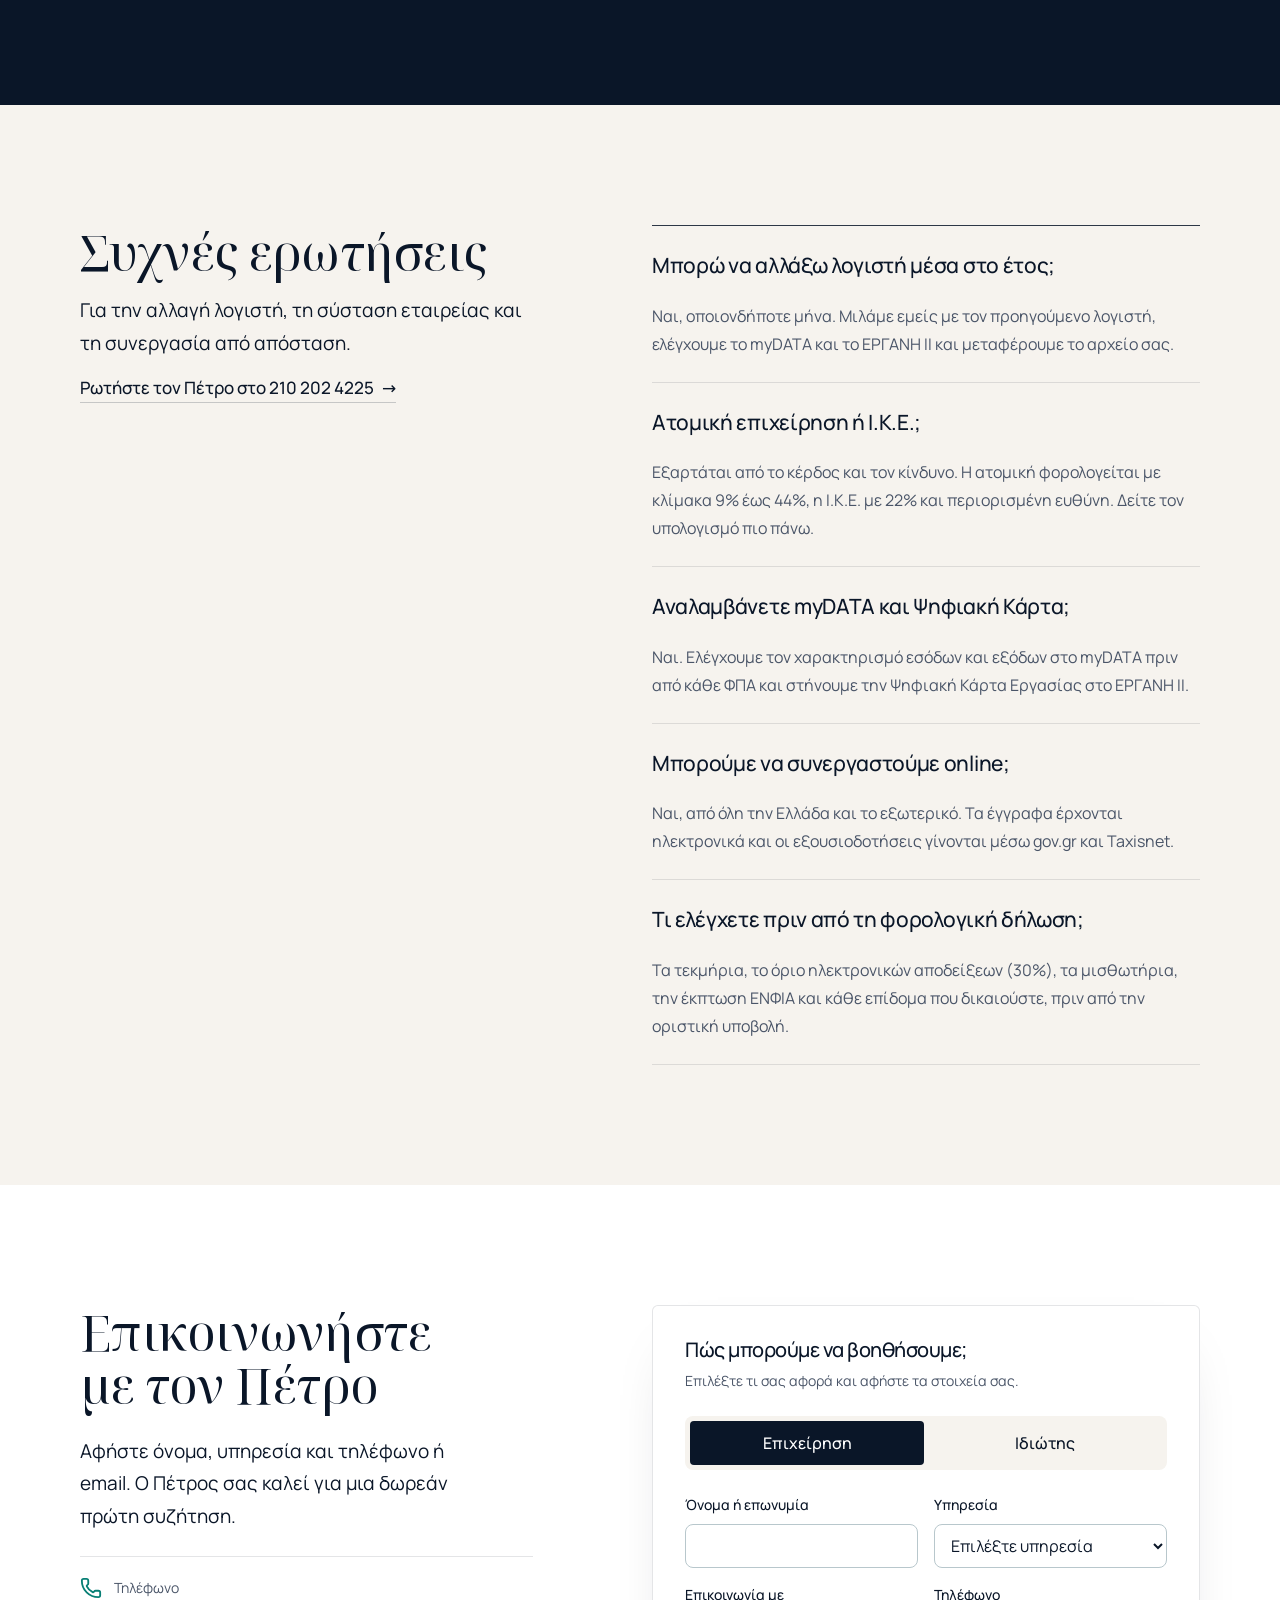
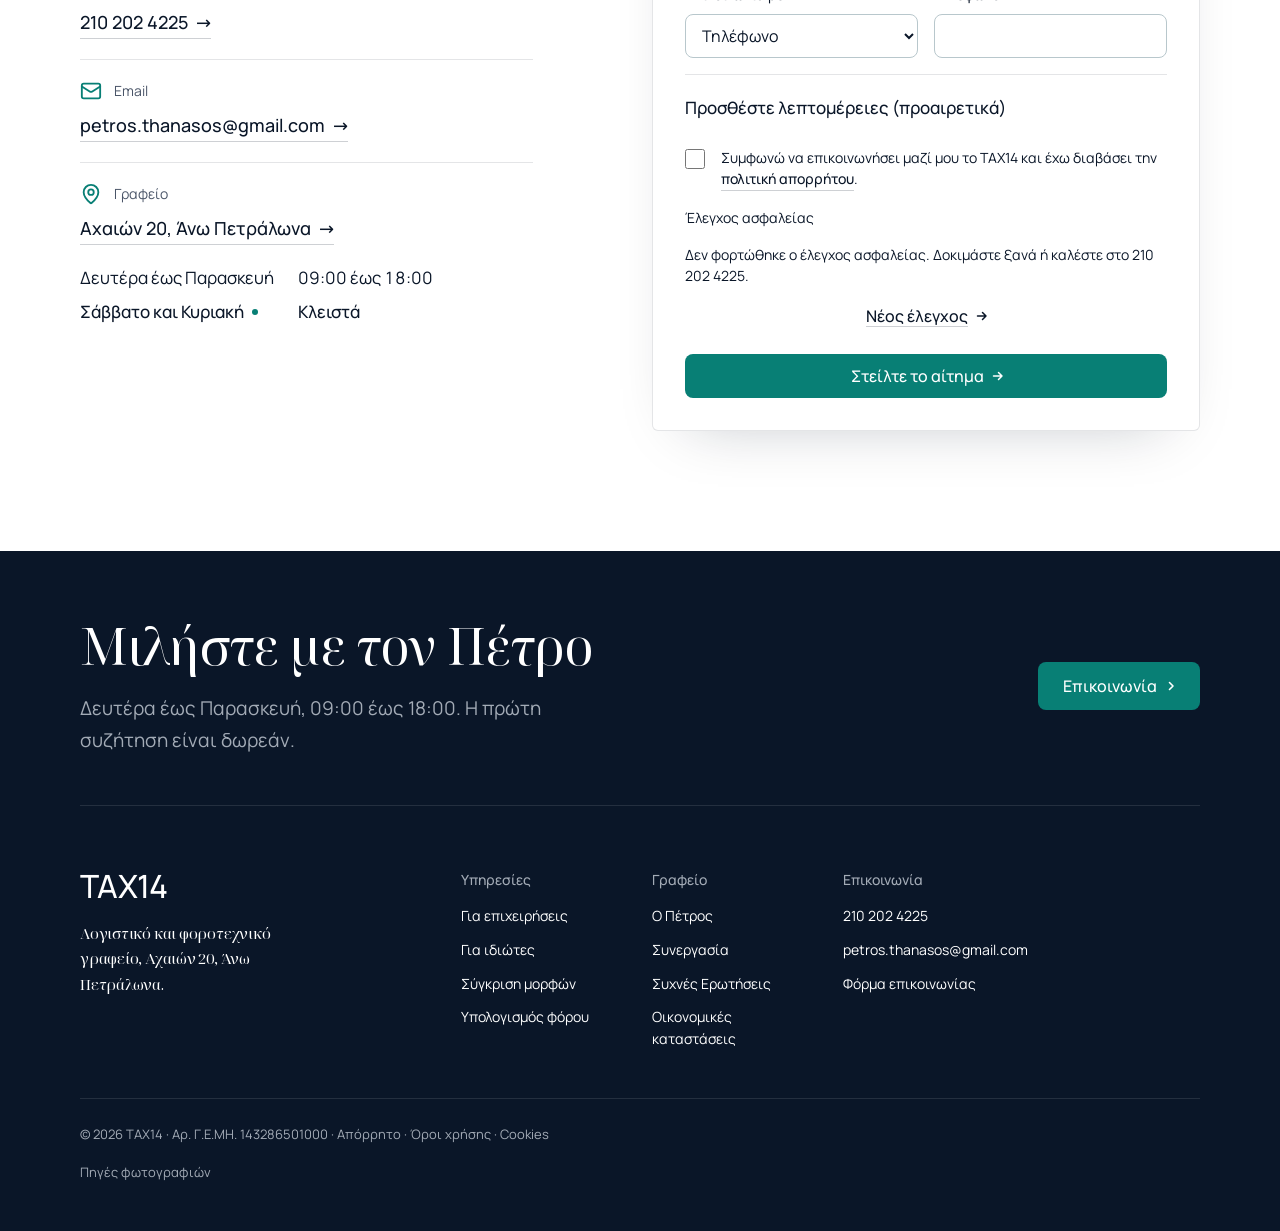
==== commit b86b21cb: "Visual refresh: serif headings, warm palette, numbered services and calm motion Awwwards-informed pa" ====
--- a/index.html
+++ b/index.html
@@ -35,12 +35,13 @@
 
 <link rel="preload" href="assets/fonts/manrope-greek-wght-normal.woff2" as="font" type="font/woff2" crossorigin>
 <link rel="preload" href="assets/fonts/manrope-latin-wght-normal.woff2" as="font" type="font/woff2" crossorigin>
-<link rel="stylesheet" href="css/fonts.css?v=2">
+<link rel="preload" href="assets/fonts/noto-serif-display-greek-wght-normal.woff2" as="font" type="font/woff2" crossorigin>
+<link rel="stylesheet" href="css/fonts.css?v=3">
 <link rel="stylesheet" href="assets/kit/system.css?v=1">
 <link rel="stylesheet" href="assets/kit/ui/cards.css?v=1">
 <link rel="stylesheet" href="assets/kit/motion/motion.css?v=1">
 <link rel="stylesheet" href="assets/kit/layout/layout.css?v=1">
-<link rel="stylesheet" href="css/site.css?v=office1">
+<link rel="stylesheet" href="css/site.css?v=refresh1">
 <script src="js/head.js?v=1"></script>
 <link rel="modulepreload" href="assets/kit/moments/moments.js">
 <link rel="modulepreload" href="assets/kit/moments/lib.js">
@@ -208,10 +209,20 @@
       </div>
       <div class="hero__visual"><img class="hero__bg" src="assets/img/office-1086.webp" srcset="assets/img/office-640.webp 640w, assets/img/office-960.webp 960w, assets/img/office-1086.webp 1086w" sizes="(min-width: 1024px) 52vw, 100vw" width="1086" height="815" alt="Το εσωτερικό του λογιστικού γραφείου TAX14 στα Άνω Πετράλωνα, με γραφεία εργασίας, οθόνες και ράφια με κλασέρ" fetchpriority="high" decoding="async" data-source="owner" data-subject="the TAX14 office interior at Achaion 20, Ano Petralona"></div>
       <dl class="hero__proof">
-        <div><dt>20 χρόνια</dt><dd>λογιστικής εμπειρίας</dd></div>
+        <div><dt data-m-count>20 χρόνια</dt><dd>λογιστικής εμπειρίας</dd></div>
         <div><dt>Α' τάξης</dt><dd>μέλος Οικονομικού Επιμελητηρίου</dd></div>
         <div><dt>Στο γραφείο & online</dt><dd>στην Αθήνα και σε όλη την Ελλάδα</dd></div>
       </dl>
+      <div class="trust-strip">
+        <p class="trust-strip__label">Καθημερινά στις πλατφόρμες</p>
+        <ul class="trust-strip__list">
+          <li>myDATA</li>
+          <li>Taxisnet</li>
+          <li>ΕΡΓΑΝΗ ΙΙ</li>
+          <li>e-ΕΦΚΑ</li>
+          <li>gov.gr</li>
+        </ul>
+      </div>
     </div>
   </section>
 
@@ -254,7 +265,7 @@
           <p class="measure">Εξυπηρετεί πελάτες σε όλη την Αττική και, online, σε όλη την Ελλάδα και στο εξωτερικό.</p>
         </div>
         <div class="span-6 start-7 credentials">
-          <p class="credentials__stat"><span class="credentials__number">20<span>χρόνια</span></span><span class="t-small muted">στη λογιστική και φοροτεχνική υποστήριξη</span></p>
+          <p class="credentials__stat"><span class="credentials__number" data-m-count>20<span>χρόνια</span></span><span class="t-small muted">στη λογιστική και φοροτεχνική υποστήριξη</span></p>
           <div class="group-head"><h3>Άδεια και σπουδές</h3></div>
           <ul class="rows rows--spec">
             <li><span class="rows__name">Οικονομικό Επιμελητήριο Ελλάδος</span><p>Μέλος, με άδεια λογιστή φοροτεχνικού Α' τάξης</p></li>
@@ -532,5 +543,6 @@
 <script type="module" src="assets/kit/layout/layout.js?v=1"></script>
 <script type="module" src="js/main.js?v=language1"></script>
 <script type="module" src="js/navigation.js?v=language1"></script>
+<script type="module" src="js/reveal.js?v=1"></script>
 </body>
 </html>
--- a/css/fonts.css
+++ b/css/fonts.css
@@ -24,3 +24,29 @@
   src: url('../assets/fonts/manrope-latin-ext-wght-normal.woff2') format('woff2');
   unicode-range: U+0100-02BA, U+02BD-02C5, U+02C7-02CC, U+02CE-02D7, U+02DD-02FF, U+0304, U+0308, U+0329, U+1D00-1DBF, U+1E00-1E9F, U+1EF2-1EFF, U+2020, U+20A0-20AB, U+20AD-20C4, U+2113, U+2C60-2C7F, U+A720-A7FF;
 }
+/* Noto Serif Display (variable, weights 100-900) for headings, self-hosted.
+   SIL Open Font License: assets/fonts/OFL-noto-serif-display.txt. Greek, Latin and Latin Extended only. */
+@font-face {
+  font-family: 'Noto Serif Display';
+  font-style: normal;
+  font-display: swap;
+  font-weight: 100 900;
+  src: url('../assets/fonts/noto-serif-display-greek-wght-normal.woff2') format('woff2');
+  unicode-range: U+0370-0377, U+037A-037F, U+0384-038A, U+038C, U+038E-03A1, U+03A3-03FF;
+}
+@font-face {
+  font-family: 'Noto Serif Display';
+  font-style: normal;
+  font-display: swap;
+  font-weight: 100 900;
+  src: url('../assets/fonts/noto-serif-display-latin-wght-normal.woff2') format('woff2');
+  unicode-range: U+0000-00FF, U+0131, U+0152-0153, U+02BB-02BC, U+02C6, U+02DA, U+02DC, U+0304, U+0308, U+0329, U+2000-206F, U+20AC, U+2122, U+2191, U+2193, U+2212, U+2215, U+FEFF, U+FFFD;
+}
+@font-face {
+  font-family: 'Noto Serif Display';
+  font-style: normal;
+  font-display: swap;
+  font-weight: 100 900;
+  src: url('../assets/fonts/noto-serif-display-latin-ext-wght-normal.woff2') format('woff2');
+  unicode-range: U+0100-02BA, U+02BD-02C5, U+02C7-02CC, U+02CE-02D7, U+02DD-02FF, U+0304, U+0308, U+0329, U+1D00-1DBF, U+1E00-1E9F, U+1EF2-1EFF, U+2020, U+20A0-20AB, U+20AD-20C0, U+2113, U+2C60-2C7F, U+A720-A7FF;
+}
--- a/css/site.css
+++ b/css/site.css
@@ -395,3 +395,179 @@
   .language-switcher { gap: 2px; }
   .language-switcher__link { flex-direction: column; gap: 2px; padding: 2px 4px; font-size: 12px; line-height: 1.1; }
 }
+
+/* ==================================================================== visual refresh (2026-11-14)
+   Awwwards-informed pass approved by the owner: an editorial serif for headings (Manrope stays for
+   text), oversized numbers, a warm paper surface instead of cool slate, fewer bordered boxes, a
+   numbered services index, sticky steps, a platforms strip and calm motion. Copy, headings, URLs
+   and structured data are unchanged. Later rules here override the earlier ones above. */
+:root {
+  --p-surface: #f6f3ee;
+  --p-muted: #4a5568;
+  --font-display: "Noto Serif Display", Georgia, "Times New Roman", serif;
+  --display-weight: 400;
+  --display-tracking: -0.015em;
+  --display-tracking-xl: -0.02em;
+  --t-h2: clamp(34px, 2.6vw + 16px, 56px);
+  --rule: color-mix(in oklab, var(--p-ink) 85%, transparent);
+}
+/* Small headings, the logo and UI text stay in Manrope; the serif is for display sizes only. */
+h3, h4, .nav__logo, .footer__name, .footer__mark, .calc__tax { font-family: var(--font-text); }
+.calc__tax { font-weight: 500; letter-spacing: -.03em; }
+.section h2, .page-text h1 { letter-spacing: var(--display-tracking); line-height: 1.08; font-weight: 400; }
+body { font-size: 17px; }
+.section-head > p, .section .t-lead { font-size: 19px; line-height: 1.7; }
+main > :is(section, .section):not(.hero) { padding-top: 120px; padding-bottom: 120px; }
+main > .section .section-head { margin-bottom: 56px; }
+@media (max-width: 639px) {
+  main > :is(section, .section):not(.hero) { padding-top: 72px; padding-bottom: 72px; }
+  .section-head > p, .section .t-lead { font-size: 17px; }
+  main > .section .section-head { margin-bottom: 36px; }
+}
+
+/* ---------------------------------------------------------------- hero */
+.hero--tax14 h1 { font-family: var(--font-display); font-weight: 400; font-size: clamp(48px, 5.4vw, 88px);
+  line-height: 1.02; letter-spacing: -.025em; max-width: 12ch; }
+.hero--tax14 .hero-notice { text-transform: uppercase; letter-spacing: .12em; font-size: 12px; font-weight: 600; margin-bottom: 20px; }
+main > .hero--tax14 > .wrap.hero__layout { grid-template-columns: minmax(0, 5fr) minmax(0, 6fr); gap: 48px 56px; }
+.hero__visual { height: clamp(460px, 44vw, 640px); border-radius: 4px; }
+.hero__proof { border-top: 1px solid var(--rule); gap: 40px; padding-top: 28px; }
+.hero__proof > div + div { padding-left: 40px; }
+.hero__proof dt { font-family: var(--font-display); font-weight: 400; font-size: clamp(30px, 2.4vw, 40px); line-height: 1.05; letter-spacing: -.02em; }
+.hero__proof dd { font-size: 15px; }
+@media (max-width: 1199px) { .hero--tax14 h1 { font-size: 60px; } }
+@media (max-width: 1023px) {
+  main > .hero--tax14 > .wrap.hero__layout { grid-template-columns: 1fr; gap: 36px; }
+  .hero--tax14 h1 { font-size: 60px; max-width: 14ch; }
+  .hero__visual { height: clamp(300px, 52vw, 480px); }
+  .hero__proof > div + div { padding-left: 20px; }
+  .hero__proof dt { font-size: 30px; }
+}
+@media (max-width: 639px) {
+  .hero--tax14 h1 { font-size: clamp(40px, 11.5vw, 50px); line-height: 1.04; }
+  .hero__visual { height: 280px; border-radius: 4px; }
+  .hero__proof { gap: 24px 16px; }
+  .hero__proof > div + div { padding-left: 16px; }
+  .hero__proof dt { font-size: 26px; }
+  .hero__proof dd { font-size: 13px; }
+}
+/* The photograph unmasks upwards once on load (motion.js's settle runs alongside). */
+@media screen and (prefers-reduced-motion: no-preference) {
+  html.m-enter:not([data-motion="off"]) .hero--tax14 .hero__visual { animation: tx-unmask 1100ms cubic-bezier(.22, 1, .36, 1) both; }
+}
+@keyframes tx-unmask { from { clip-path: inset(18% 0 0 0); } to { clip-path: inset(0); } }
+
+/* ---------------------------------------------------------------- platforms strip */
+.trust-strip { grid-column: 1 / -1; display: flex; flex-wrap: wrap; align-items: baseline; gap: 12px 40px; padding-top: 4px; }
+.trust-strip__label { font-size: 12px; font-weight: 600; letter-spacing: .12em; text-transform: uppercase; color: var(--p-muted); }
+.trust-strip__list { list-style: none; margin: 0; padding: 0; display: flex; flex-wrap: wrap; gap: 8px 36px; }
+.trust-strip__list li { font-family: var(--font-display); font-size: 22px; letter-spacing: -.01em; color: color-mix(in oklab, var(--p-ink) 72%, transparent); }
+@media (max-width: 639px) {
+  .trust-strip { gap: 10px; flex-direction: column; }
+  .trust-strip__list { gap: 6px 22px; }
+  .trust-strip__list li { font-size: 19px; }
+}
+
+/* ---------------------------------------------------------------- services: a numbered index */
+.services { counter-reset: svc; gap: 32px 56px; }
+.service-group, .ground-surface .service-group { border: 0; border-radius: 0; background: none; overflow: visible; }
+.service-group > .group-head { padding: 0 0 18px; background: none; border-bottom: 1px solid var(--rule); }
+.group-head h3 { font-size: 22px; }
+.service-list > li { counter-increment: svc; }
+.service-list > li + li { border-top-color: var(--line); }
+.service-list > li:last-child { border-bottom: 1px solid var(--line); }
+.service-link { grid-template-columns: 56px minmax(0, 1fr) 24px; gap: 12px; padding: 26px 0; }
+.service-link:hover { background: none; }
+.service-link .row-ic { background: none; height: auto; place-items: start; color: var(--p-accent); }
+.service-link .row-ic > svg { display: none; }
+.service-link .row-ic::before { content: counter(svc, decimal-leading-zero); font: 400 26px/1.1 var(--font-display); font-variant-numeric: lining-nums tabular-nums; }
+.service-copy .rows__name { font-size: 20px; transition: color var(--dur); }
+.service-link:hover .rows__name { color: var(--p-accent); }
+.service-arrow { font-size: 22px; opacity: .45; transition: transform 220ms cubic-bezier(.2, .8, .2, 1), opacity 220ms; }
+.service-link:hover .service-arrow, .service-link:focus-visible .service-arrow { opacity: 1; transform: translate(4px, -4px); }
+.service-link:focus-visible { outline-offset: 2px; border-radius: 2px; }
+@media (max-width: 639px) {
+  .service-link { padding: 22px 0; grid-template-columns: 40px minmax(0, 1fr) 16px; gap: 10px; }
+  .service-link .row-ic { width: auto; height: auto; }
+  .service-link .row-ic::before { font-size: 21px; }
+  .service-copy .rows__name { font-size: 18px; }
+}
+
+/* ---------------------------------------------------------------- Petros: one big number, no card */
+.credentials, .ground-surface .credentials { background: none; border: 0; border-radius: 0; padding: 0; border-top: 1px solid var(--rule); padding-top: 28px; }
+.credentials__stat { border-bottom-color: var(--line); }
+.credentials__number { font-family: var(--font-display); font-weight: 400; font-size: clamp(96px, 10vw, 160px); line-height: .9; letter-spacing: -.04em; color: var(--p-ink); }
+.credentials__number > span { font-family: var(--font-display); font-size: clamp(28px, 2.4vw, 40px); color: var(--p-accent); letter-spacing: -.01em; }
+.credentials .rows--spec > li { border-color: var(--line); }
+@media (max-width: 639px) { .credentials, .ground-surface .credentials { padding: 24px 0 0; } }
+
+/* ---------------------------------------------------------------- the free first call: one large line */
+main > #first-call { padding-block: 140px; border-bottom: 0; }
+main > #first-call > .statement__layout { grid-template-columns: minmax(0, 1fr); gap: 40px; }
+#first-call .t-label { text-transform: uppercase; letter-spacing: .12em; font-size: 12px; font-weight: 600; }
+#first-call .mo-wh__text { max-width: 16ch; font-size: clamp(48px, 7vw, 112px); line-height: 1; letter-spacing: -.03em; }
+.statement__detail { justify-self: end; max-width: 46ch; font-size: 19px; padding-top: 28px; border-top: 1px solid var(--rule); }
+@media (max-width: 767px) {
+  main > #first-call { padding-block: 88px; }
+  .statement__detail { justify-self: stretch; font-size: 17px; }
+}
+
+/* ---------------------------------------------------------------- steps: sticky heading, scrolling steps */
+@media (min-width: 1024px) {
+  #process .process-layout { display: grid; grid-template-columns: minmax(0, 5fr) minmax(0, 7fr); gap: 80px; align-items: start; }
+  #process .section-head { position: sticky; top: calc(var(--nav) + 48px); grid-template-columns: minmax(0, 1fr); margin-bottom: 0; }
+  #process ol.steps { grid-template-columns: minmax(0, 1fr); gap: 0; }
+}
+.steps > li, ol.steps > li { display: grid; grid-template-columns: 96px minmax(0, 1fr); gap: 24px; padding-block: 36px; border-top: 1px solid var(--rule); }
+.steps > li:last-child { border-bottom: 1px solid var(--line); }
+.step-number { width: auto; height: auto; border: 0; border-radius: 0; background: none; place-items: start;
+  font: 400 56px/.9 var(--font-display); letter-spacing: -.03em; color: var(--p-accent); }
+.steps h3 { font-size: 22px; }
+.steps p { font-size: 17px; max-width: 48ch; }
+@media (min-width: 640px) and (max-width: 1023px) { ol.steps { grid-template-columns: minmax(0, 1fr); gap: 0; } }
+@media (max-width: 639px) {
+  .steps > li, ol.steps > li { grid-template-columns: 56px minmax(0, 1fr); gap: 16px; padding-block: 28px; }
+  .step-number { font-size: 40px; }
+  .steps h3 { font-size: 19px; }
+}
+
+/* ---------------------------------------------------------------- comparison table: rules, not boxes */
+.compare { border: 0; border-radius: 0; border-top: 1px solid var(--rule); }
+.compare__table thead th { background: none; font-family: var(--font-display); font-weight: 400; font-size: 26px; letter-spacing: -.01em; border-bottom-color: var(--rule); }
+.compare__table tbody tr:nth-child(even) { background: none; }
+.compare__table th, .compare__table td { padding: 22px 20px 22px 0; }
+@media (max-width: 1023px) {
+  .compare { border-top: 0; }
+  .compare__table tr { border: 0; border-top: 1px solid var(--rule); border-radius: 0; padding: 20px 0; }
+  .compare__table tbody th { width: auto; font-family: var(--font-display); font-size: 24px; font-weight: 400; }
+}
+
+/* ---------------------------------------------------------------- calculator, FAQ, contact, footer */
+.calc { border-color: color-mix(in oklab, white 14%, transparent); border-radius: 6px; }
+.calc__box { border-radius: 4px; }
+.faq .faq__item h3 { font-size: 21px; }
+.faq .faq__item:first-child { border-top: 1px solid var(--rule); padding-top: 24px; }
+.enquiry { border-radius: 6px; box-shadow: 0 24px 60px -36px rgb(10 22 40 / .28); }
+.closing .closing__cta h2 { font-family: var(--font-display); font-weight: 400; font-size: clamp(40px, 4vw, 64px); letter-spacing: -.02em; }
+@media (max-width: 639px) { .closing .closing__cta h2 { font-size: 36px; } }
+
+/* Desktop nav: the owner's bordered links, quieter and on the warmer tone. */
+@media (min-width: 1024px) {
+  .nav .nav__link { border-color: #e2ddd3; }
+  .nav .nav__link:hover, .nav .nav__link[aria-current="page"], header.nav .nav__link[aria-current="location"] { background: #f1f7f5; }
+}
+
+/* ---------------------------------------------------------------- inner pages */
+.page-text h1 { font-size: clamp(40px, 4vw, 64px); }
+.page-text h2 { font-family: var(--font-text); }
+
+/* ---------------------------------------------------------------- calm scroll reveal (js/reveal.js) */
+@media screen and (prefers-reduced-motion: no-preference) {
+  html.rv-on main .rv:not(.rv-in) {
+    opacity: 0; transform: translateY(16px);
+  }
+  html.rv-on main .rv.rv-in { transition: opacity 700ms cubic-bezier(.22, 1, .36, 1) var(--rv-delay, 0ms), transform 700ms cubic-bezier(.22, 1, .36, 1) var(--rv-delay, 0ms); }
+}
+@media print { html.rv-on main * { opacity: 1 !important; transform: none !important; } }
+/* Serif headings wrap on whole words: no automatic hyphenation at display sizes. */
+h1, h2, .hero--tax14 h1 { hyphens: manual; -webkit-hyphens: manual; }
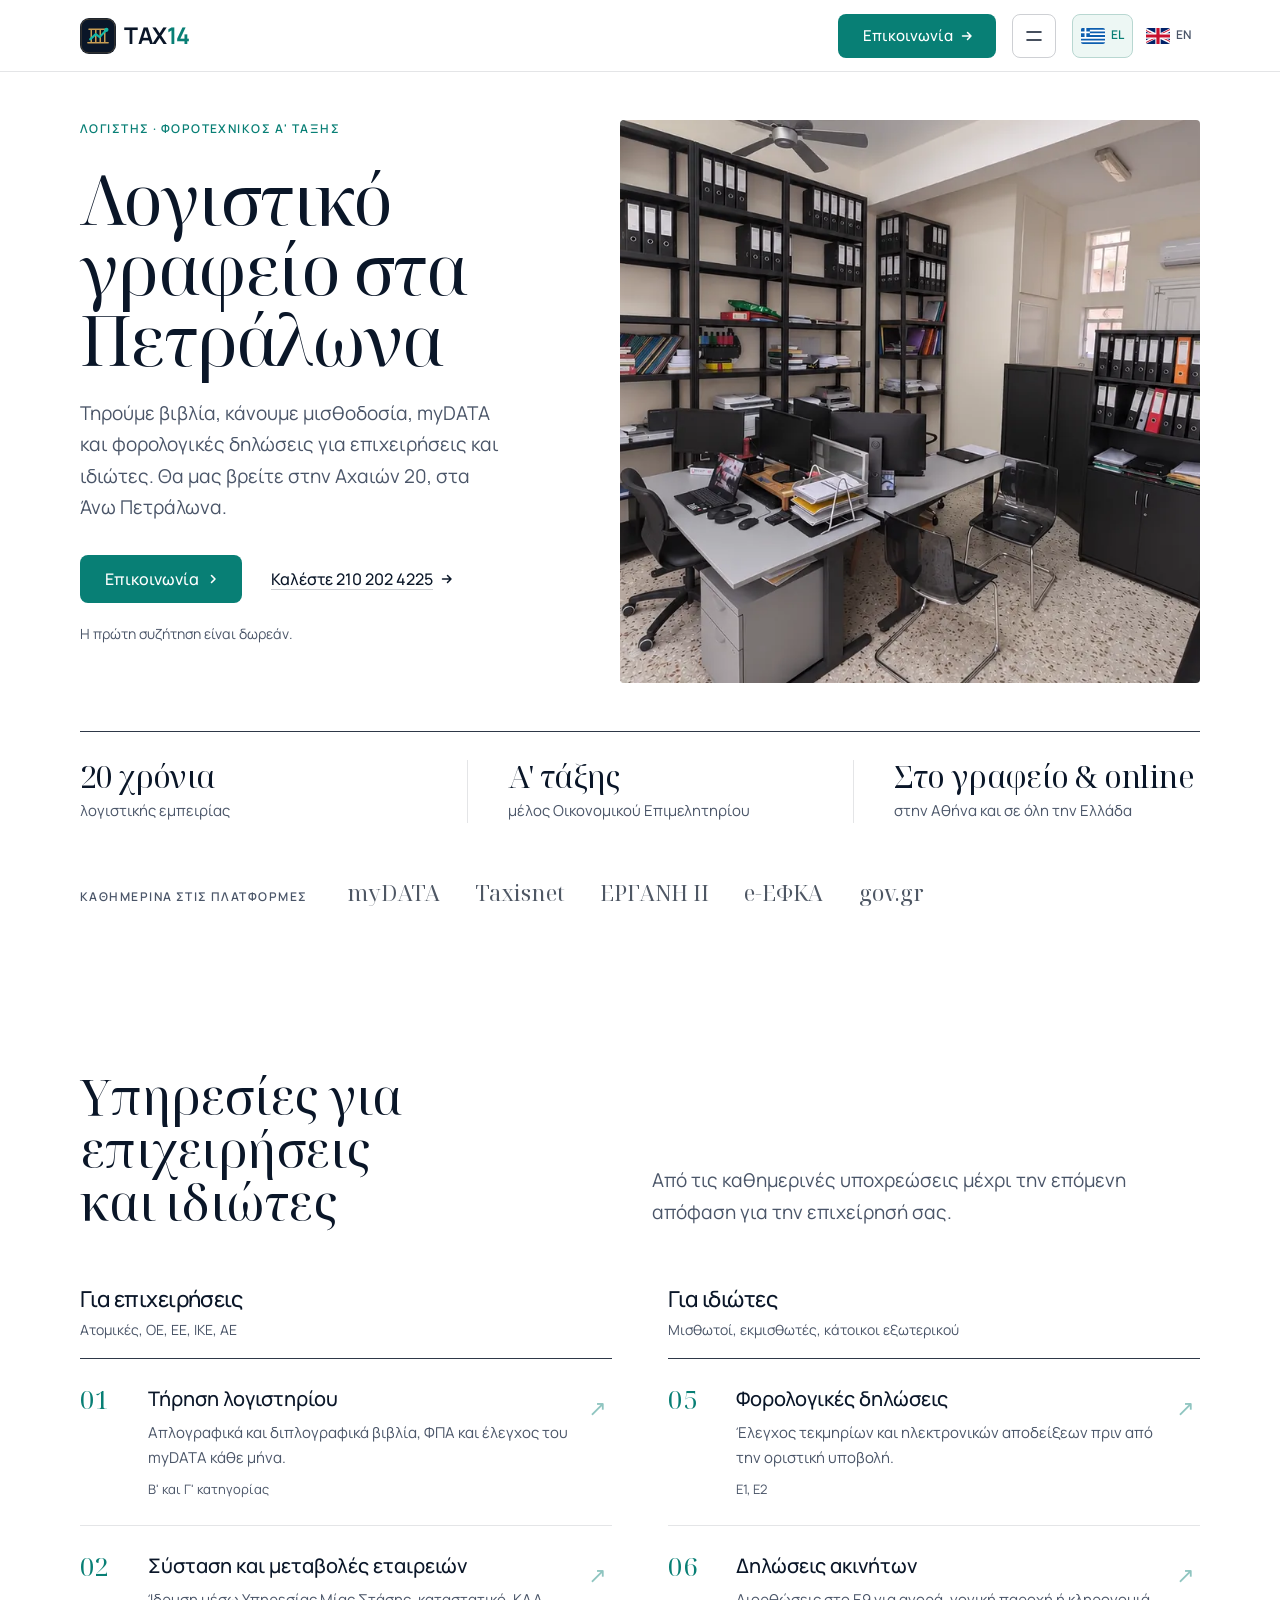
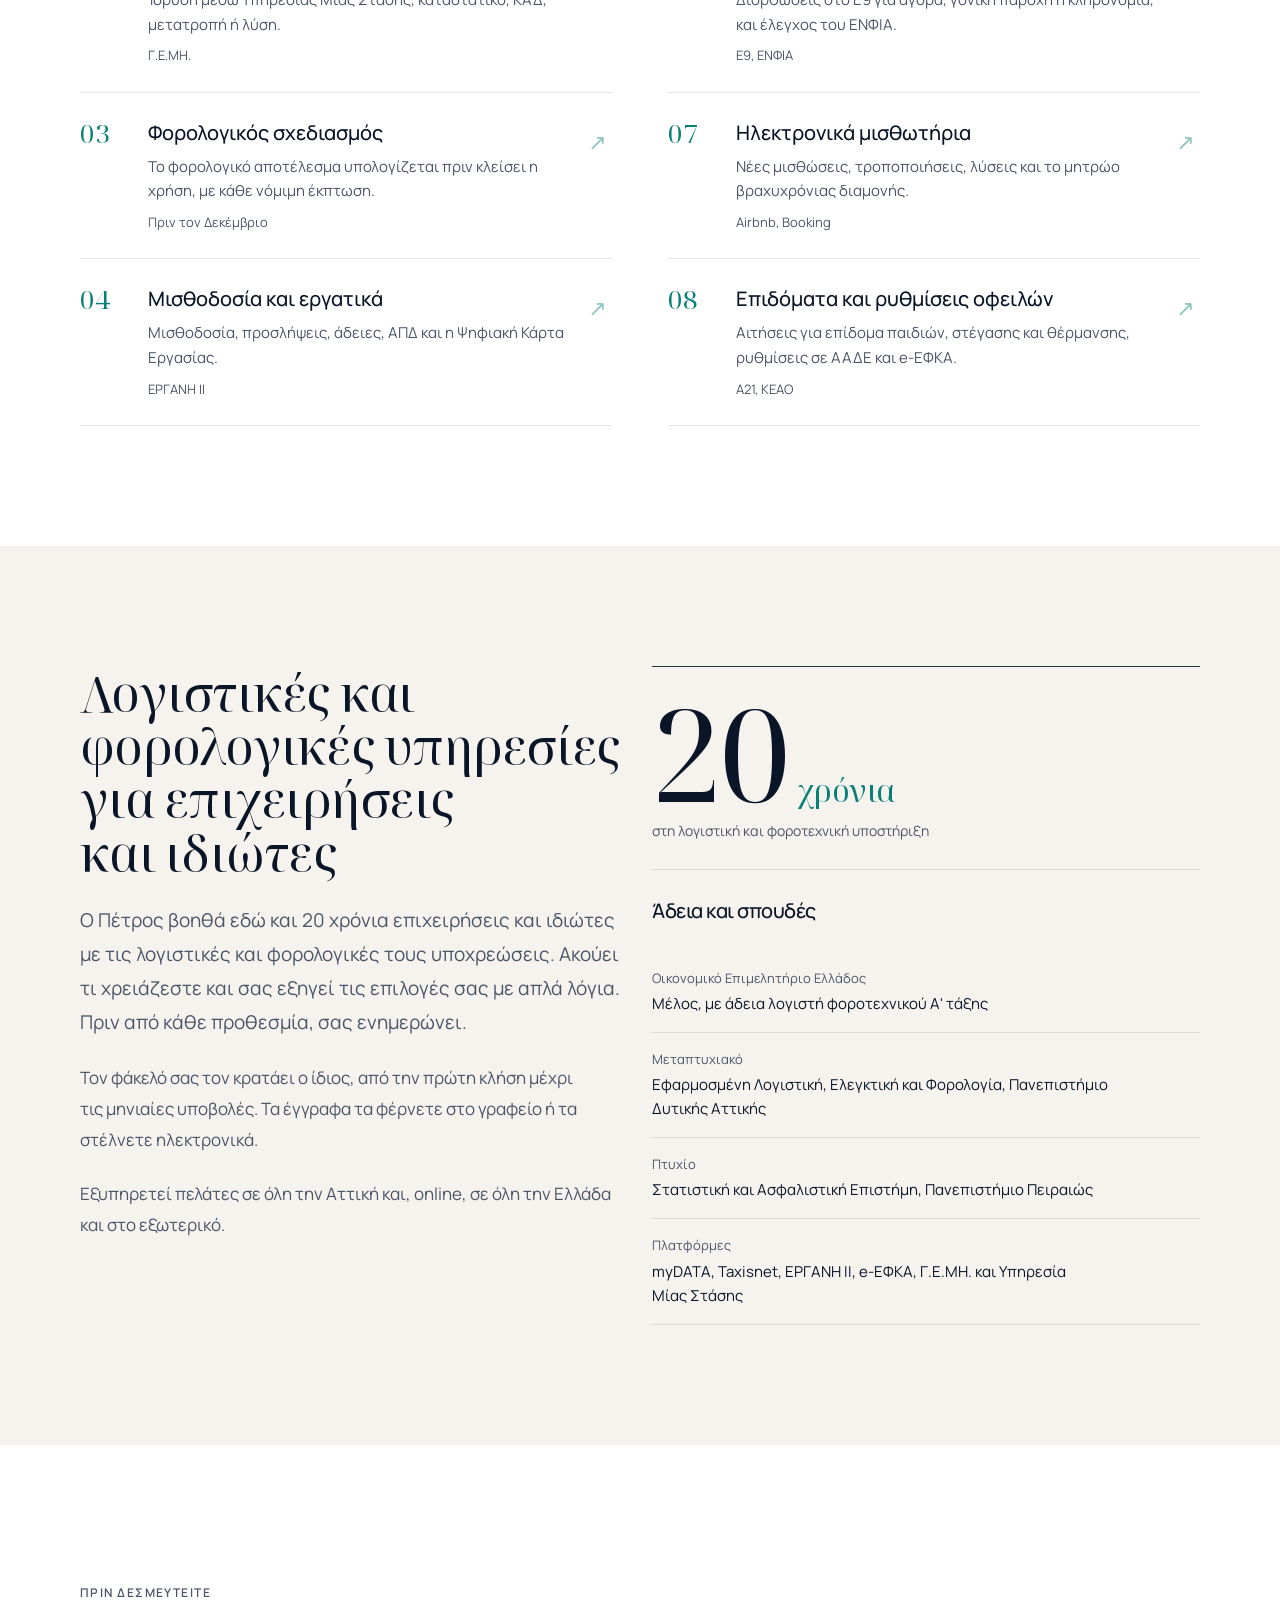
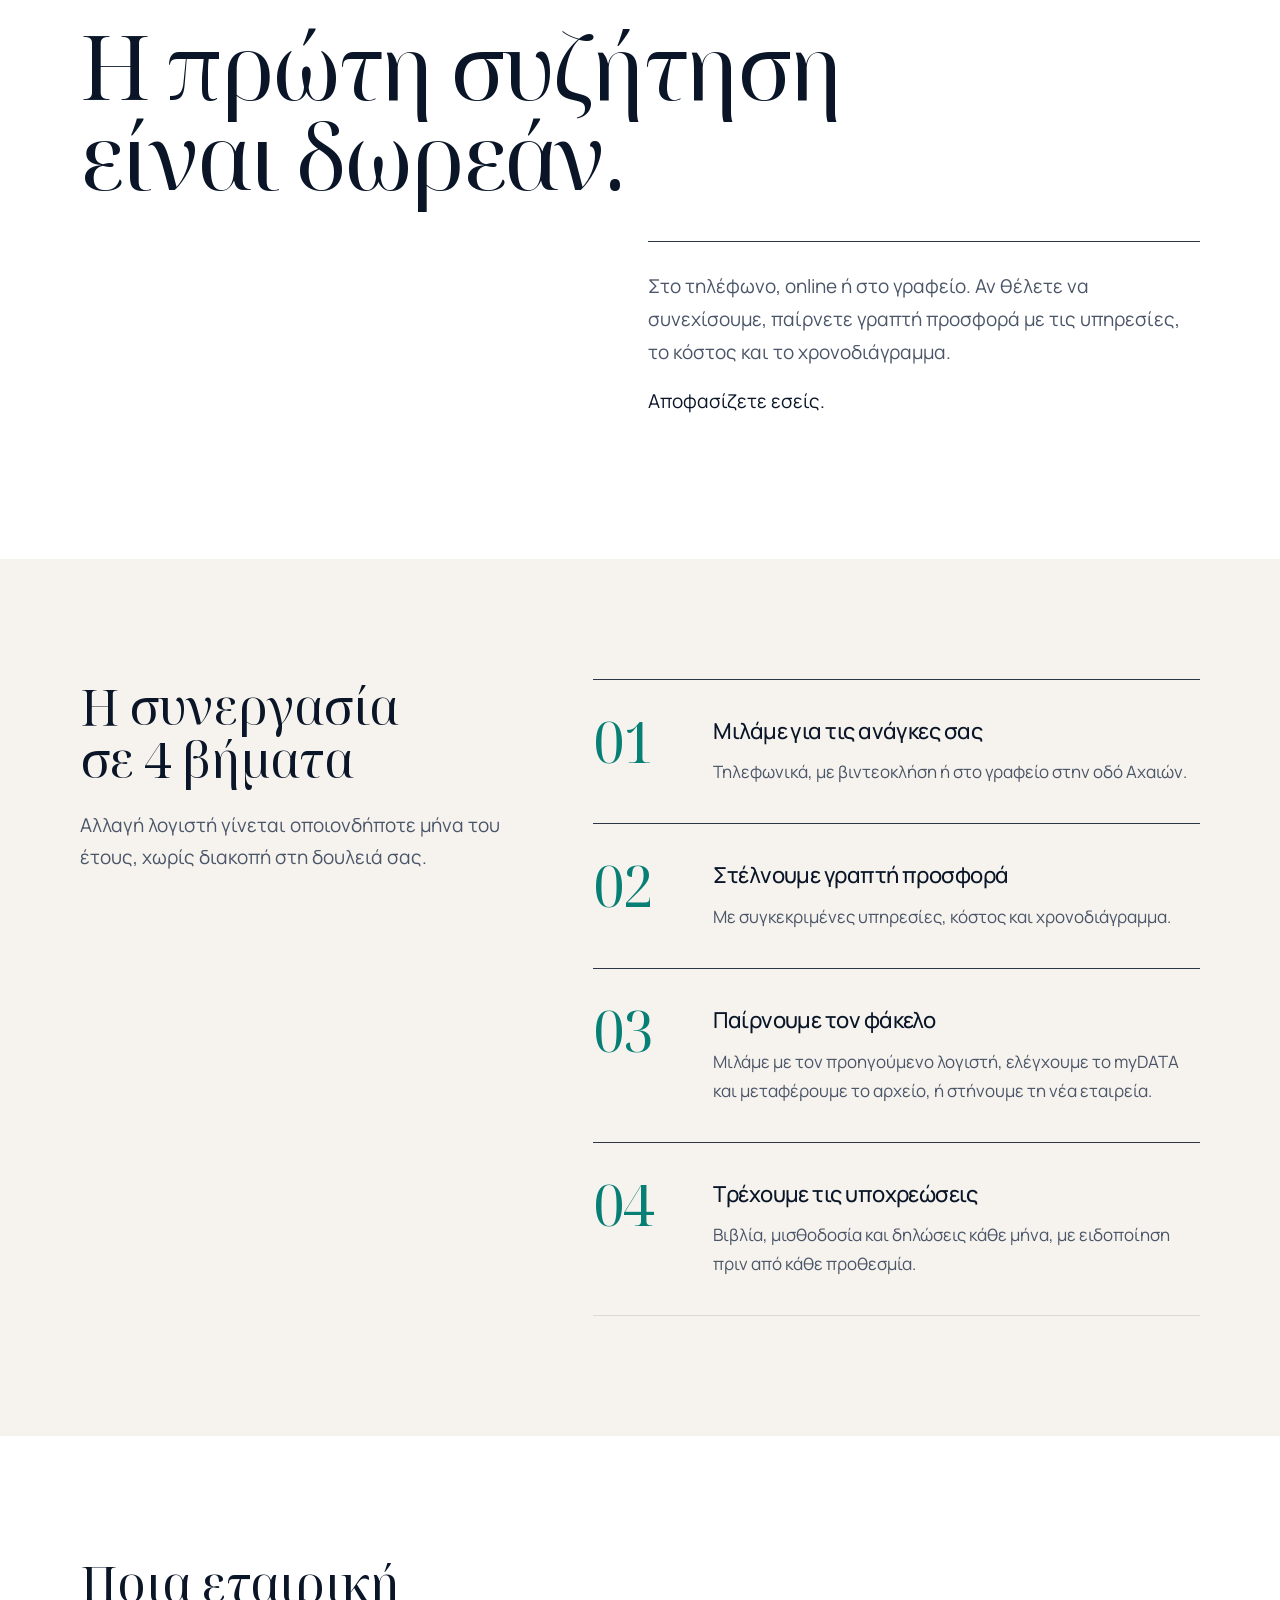
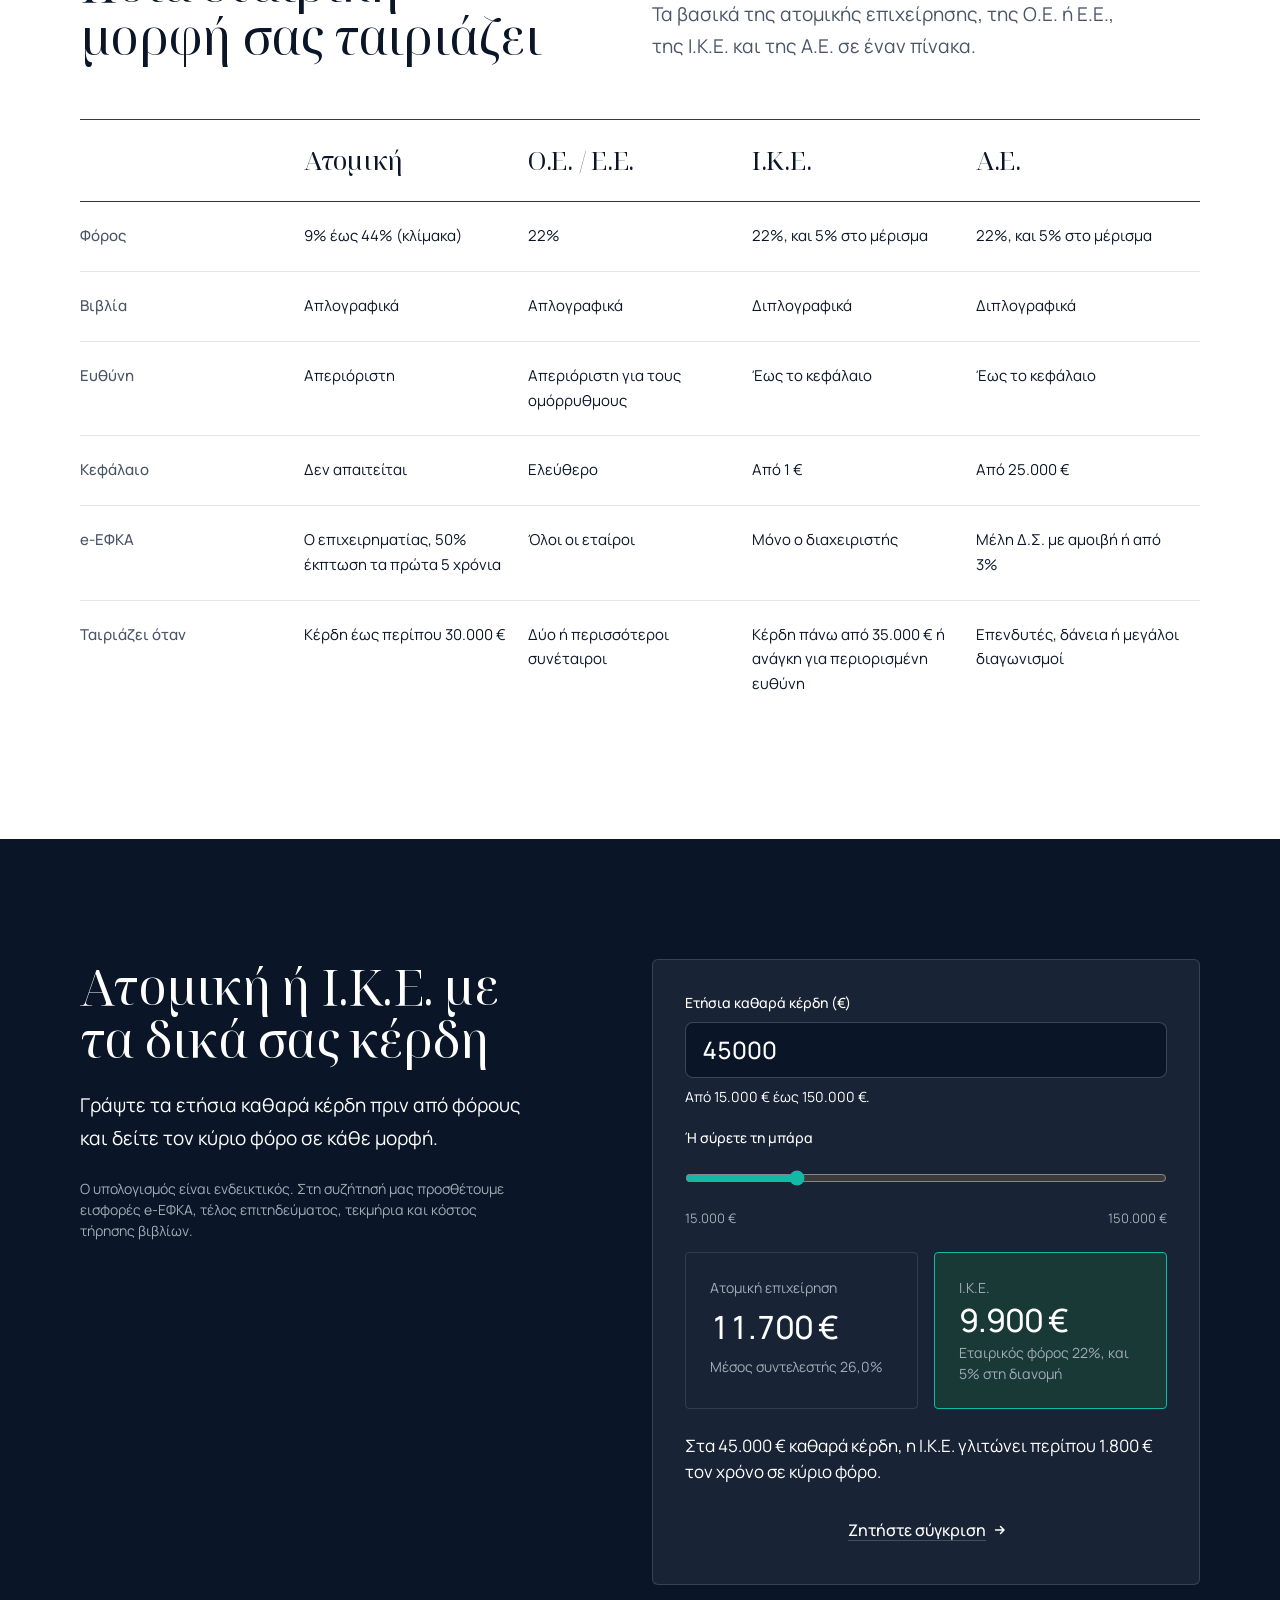
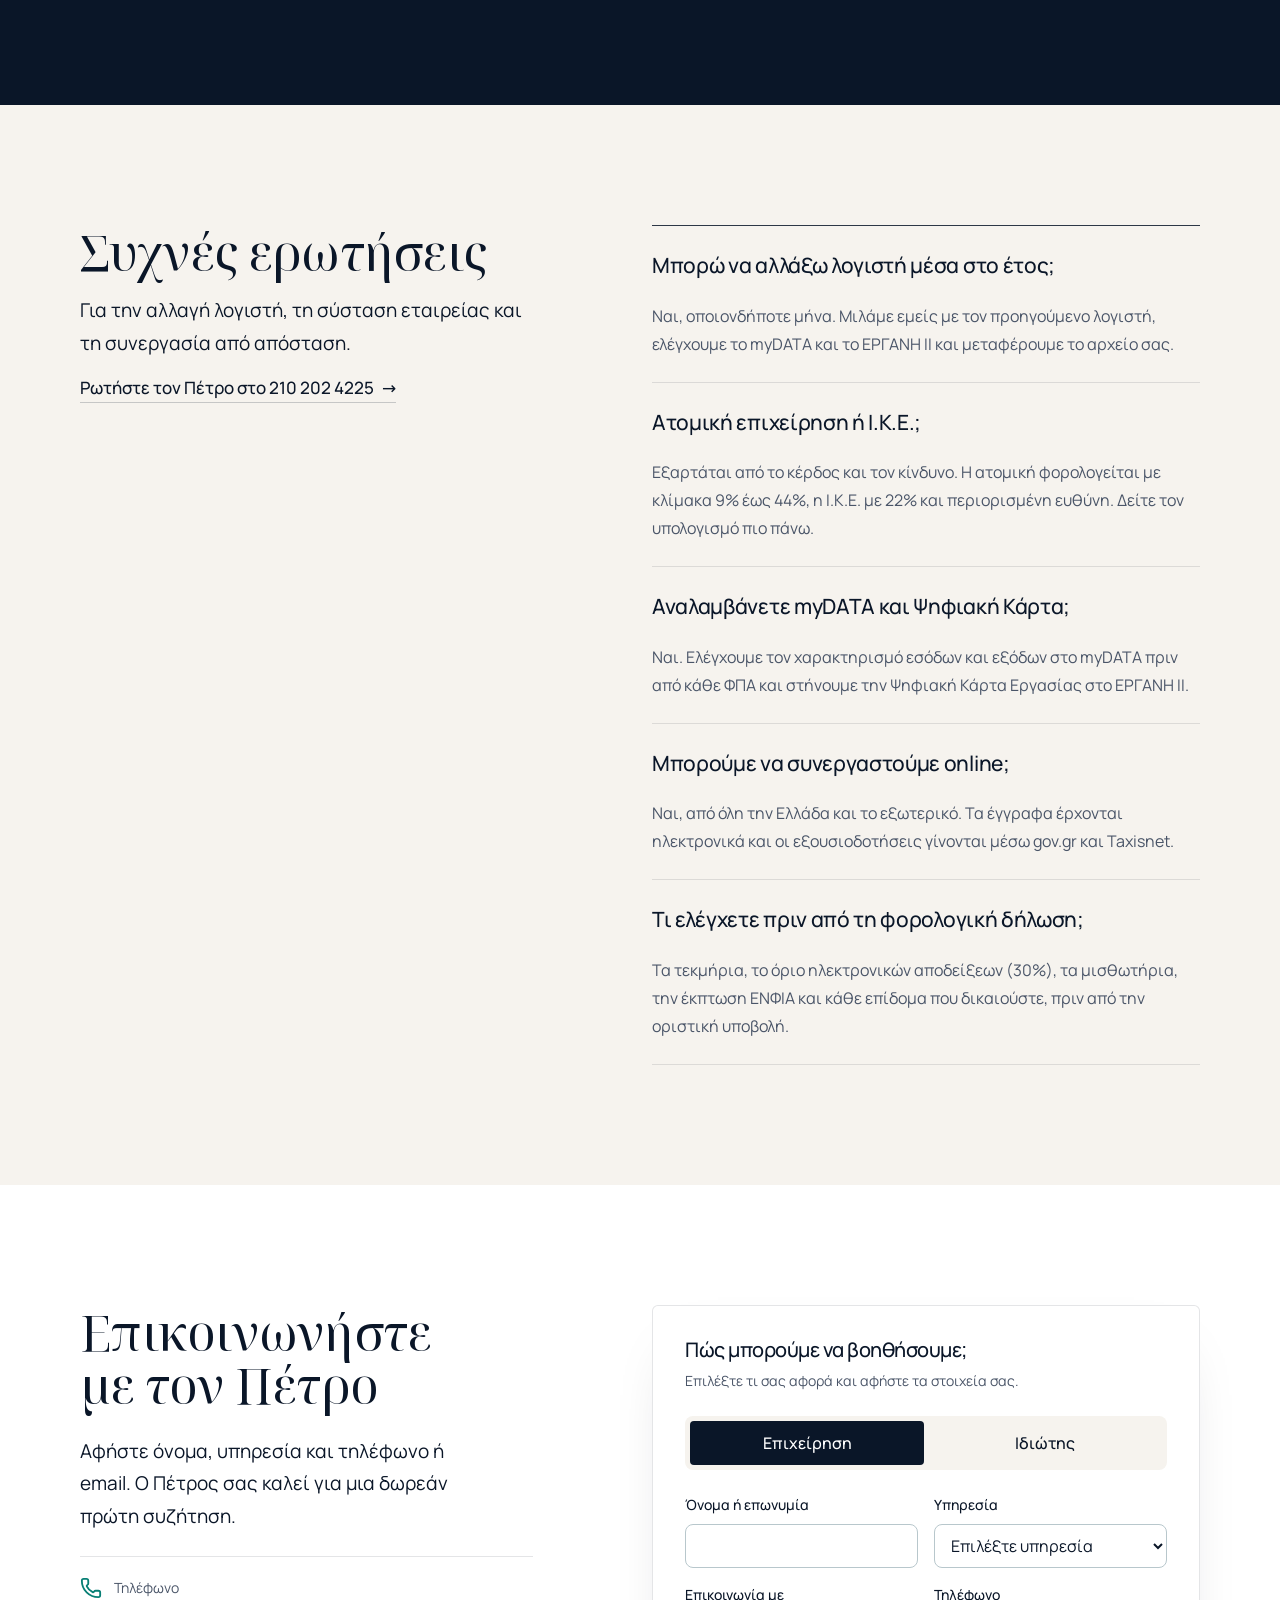
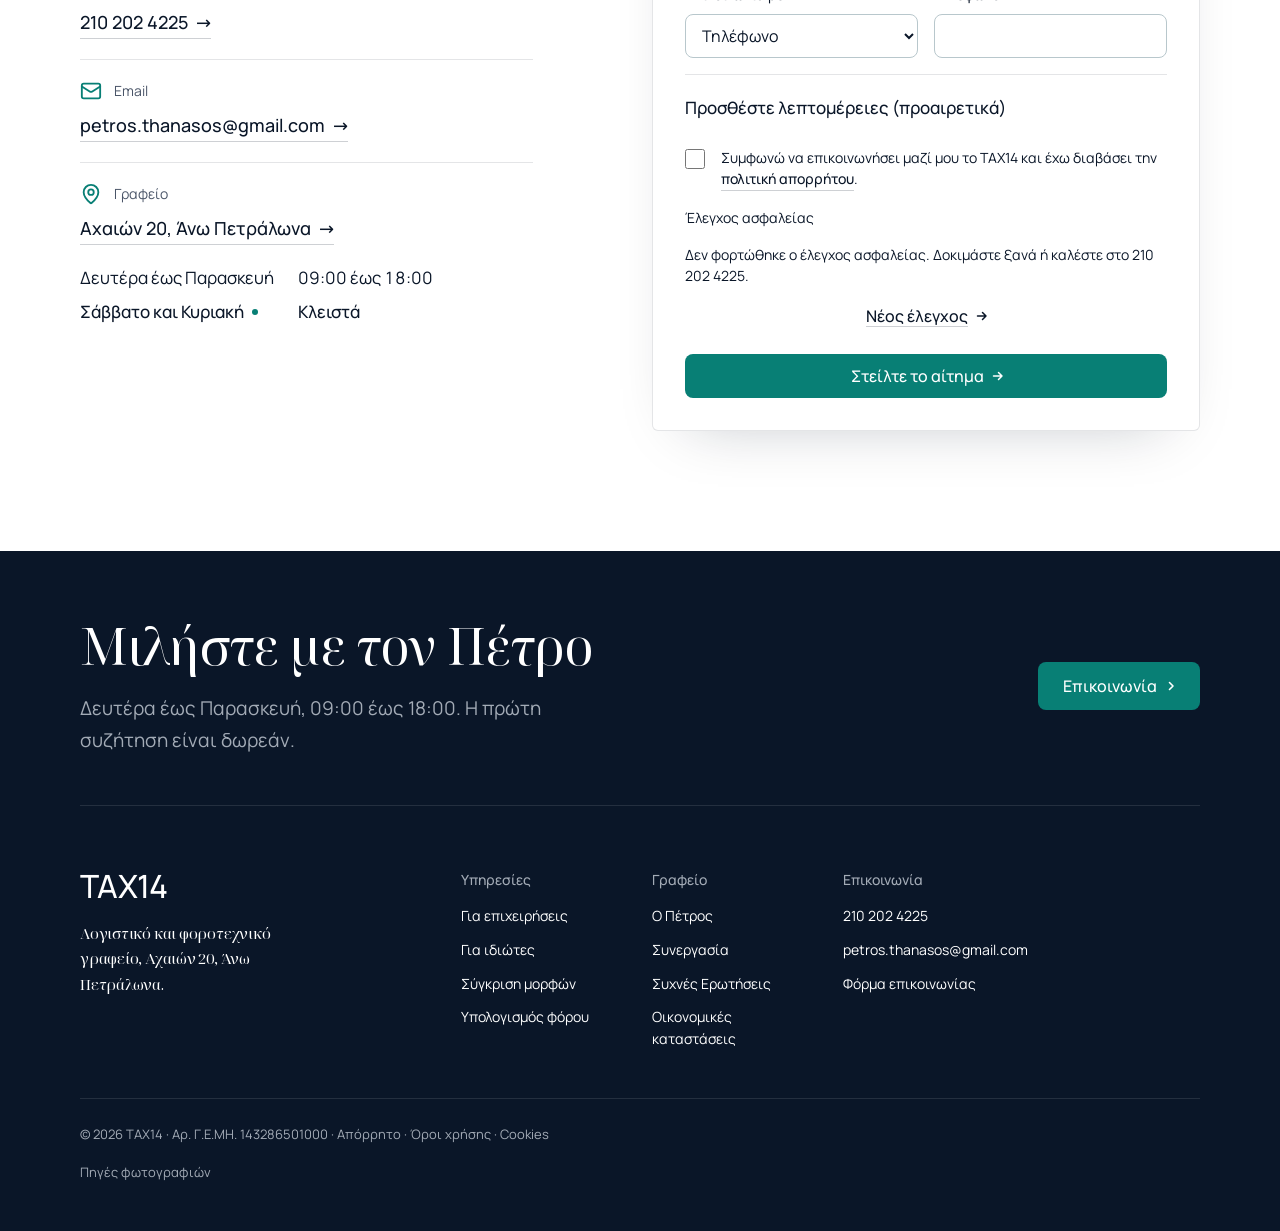
==== commit 69663a27: "Reword the hero introduction (Greek and English) Co-Authored-By: Claude Opus 5.5 <noreply@anthropic." ====
--- a/index.html
+++ b/index.html
@@ -199,7 +199,7 @@
         <div class="hero__text">
           <p class="hero-notice">Λογιστής · Φοροτεχνικός Α' τάξης</p>
           <h1 id="hero-h">Λογιστικό γραφείο στα Πετράλωνα</h1>
-          <p class="hero__lead">Στην Αχαιών 20, στα Άνω Πετράλωνα, αναλαμβάνουμε βιβλία, myDATA, μισθοδοσία και φορολογικές δηλώσεις για επιχειρήσεις και ιδιώτες.</p>
+          <p class="hero__lead">Τηρούμε βιβλία, κάνουμε μισθοδοσία, myDATA και φορολογικές δηλώσεις για επιχειρήσεις και ιδιώτες. Θα μας βρείτε στην Αχαιών 20, στα Άνω Πετράλωνα.</p>
           <div class="btn-row">
           <a class="btn btn--primary" href="#contact">Επικοινωνία<svg class="m-arrow" viewBox="0 0 12 12" aria-hidden="true"><path class="m-arrow__stem" d="M1 6h8"/><path class="m-arrow__head" d="M4.5 2.5 8 6l-3.5 3.5"/></svg></a>
           <a class="btn btn--secondary" href="tel:+302102024225">Καλέστε 210 202 4225</a>
